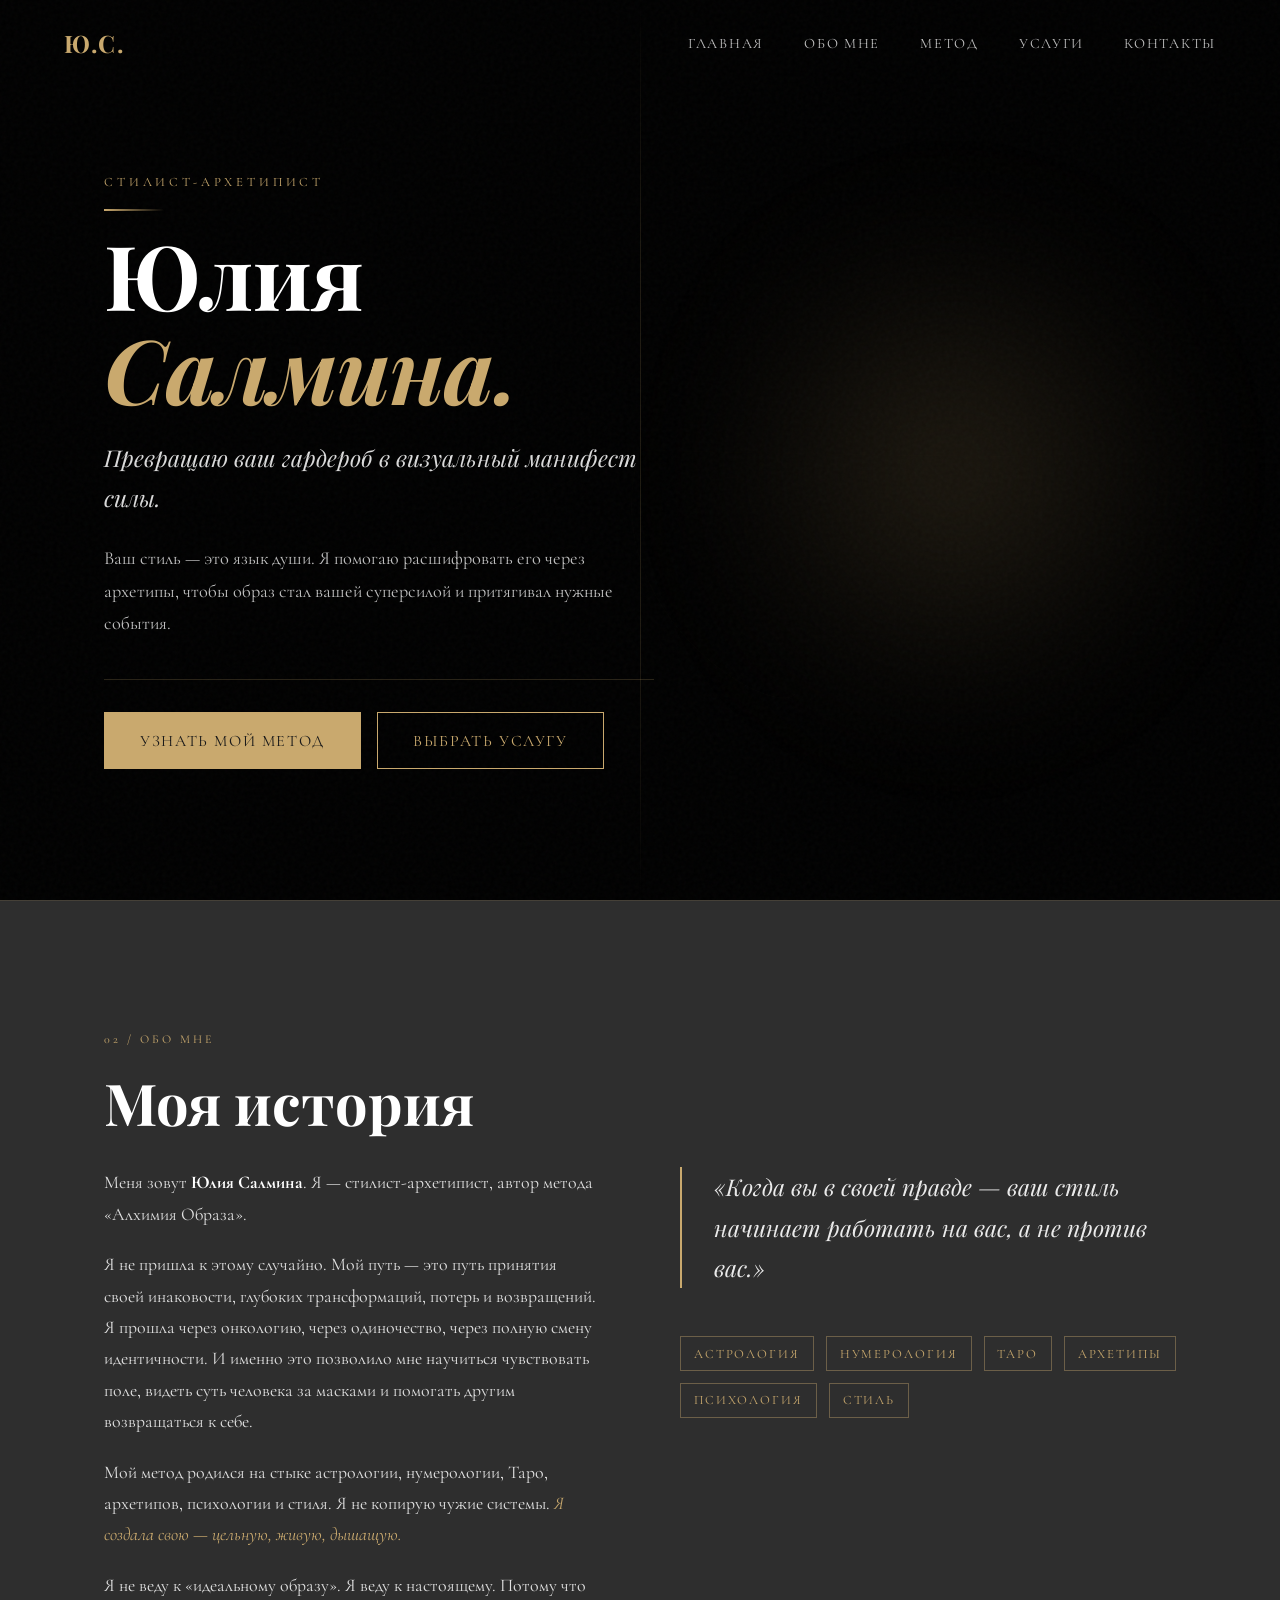
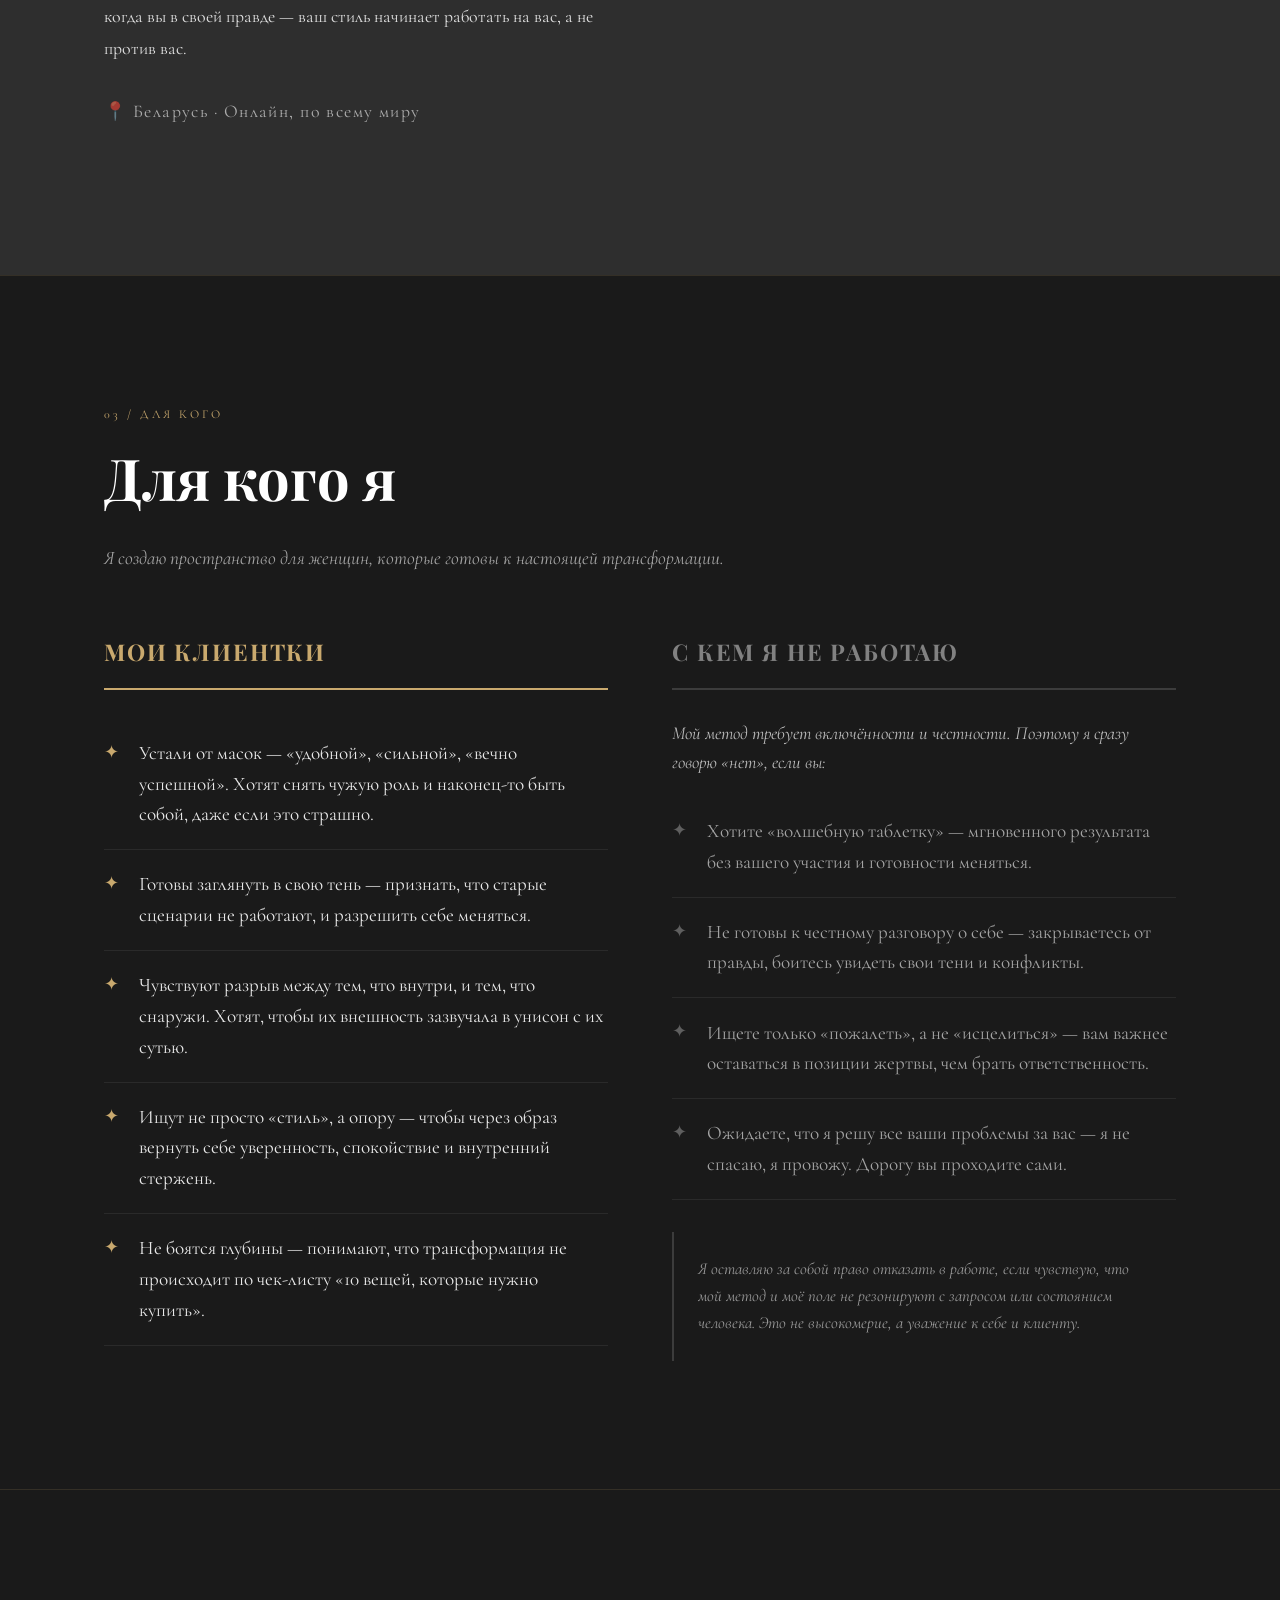
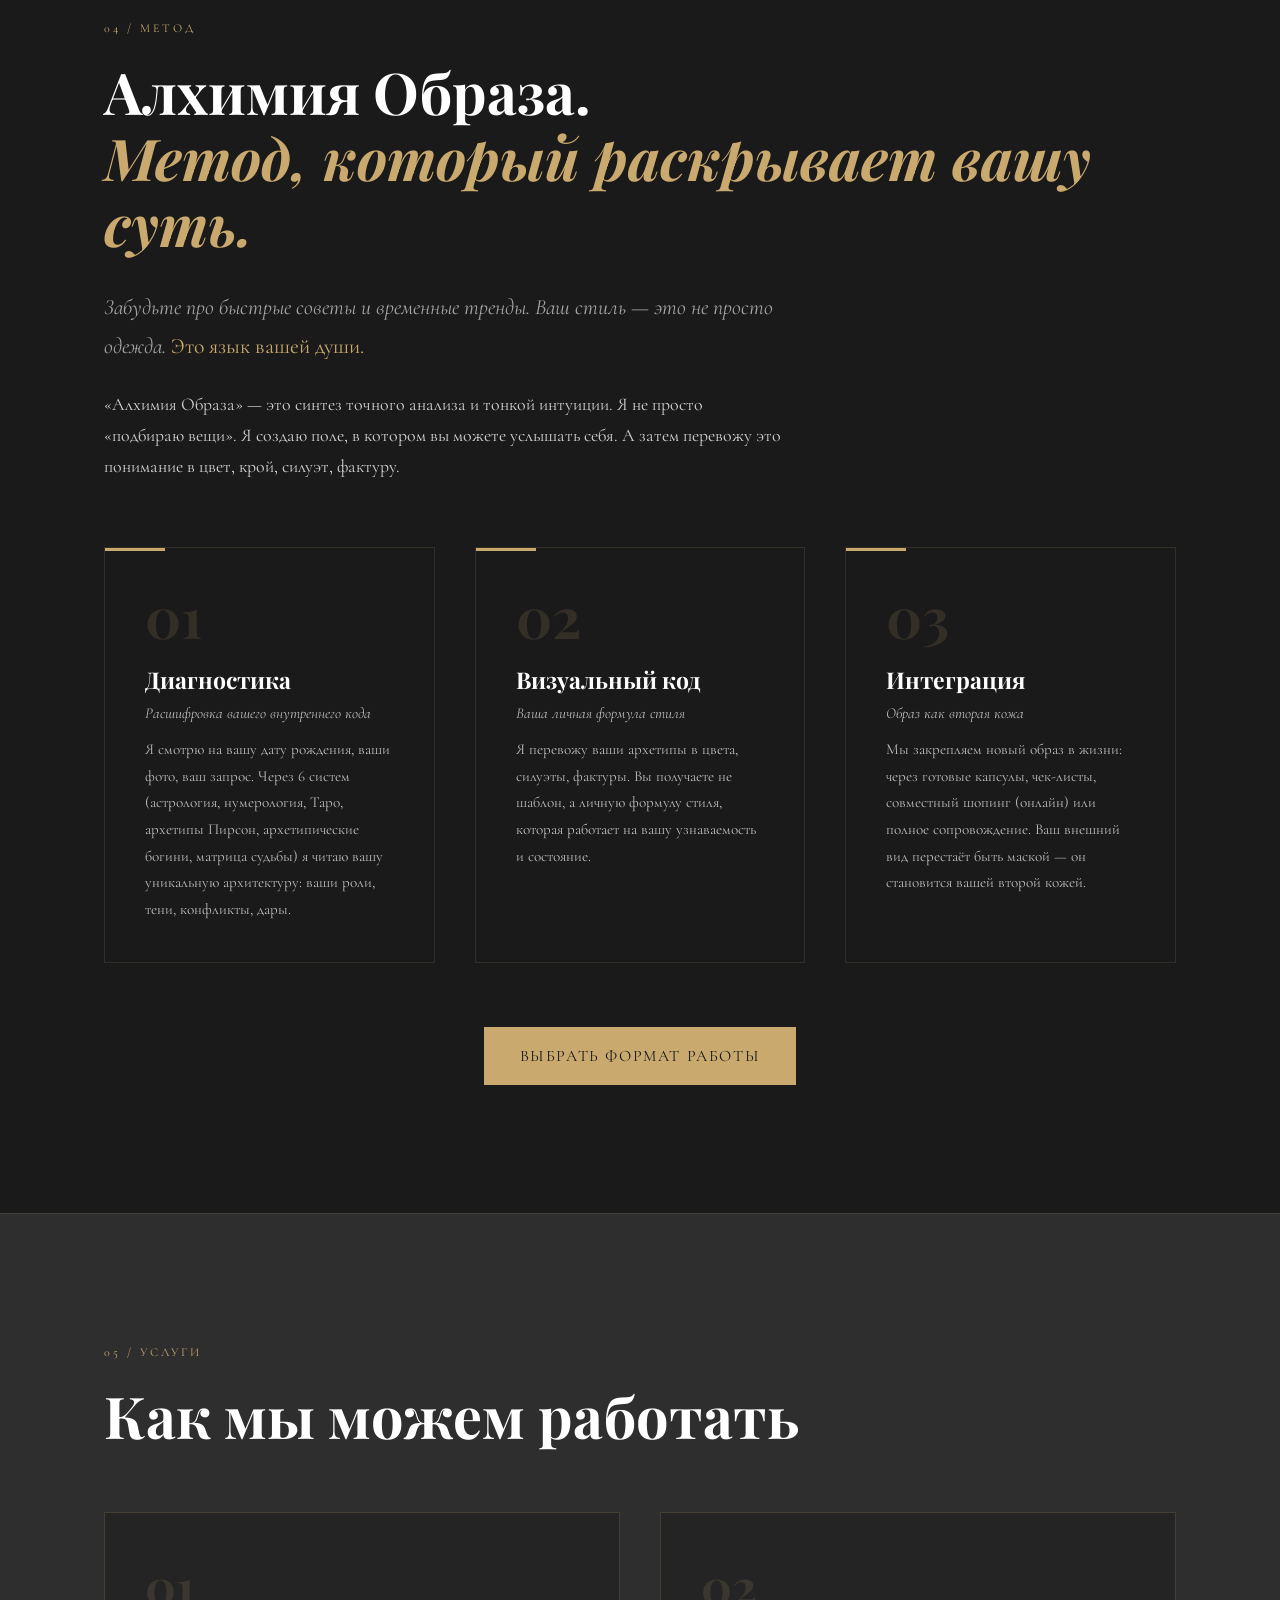
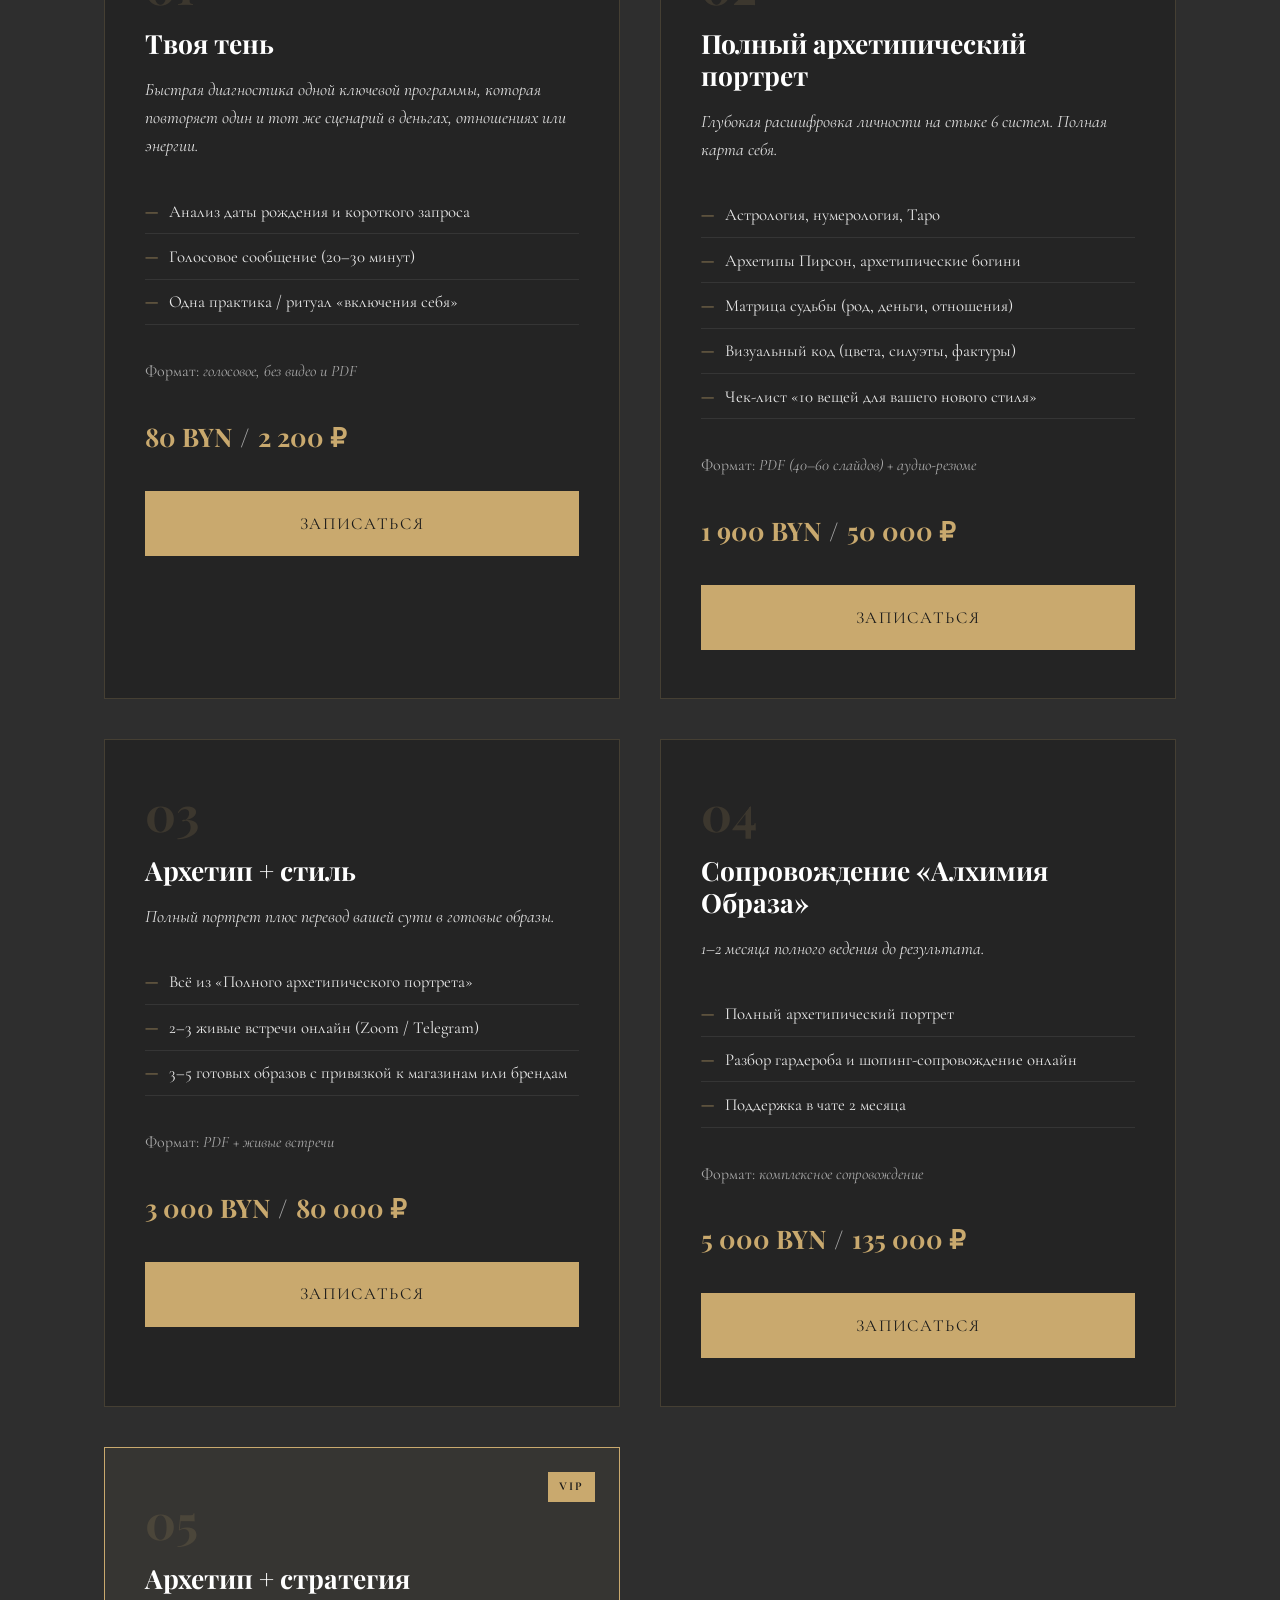
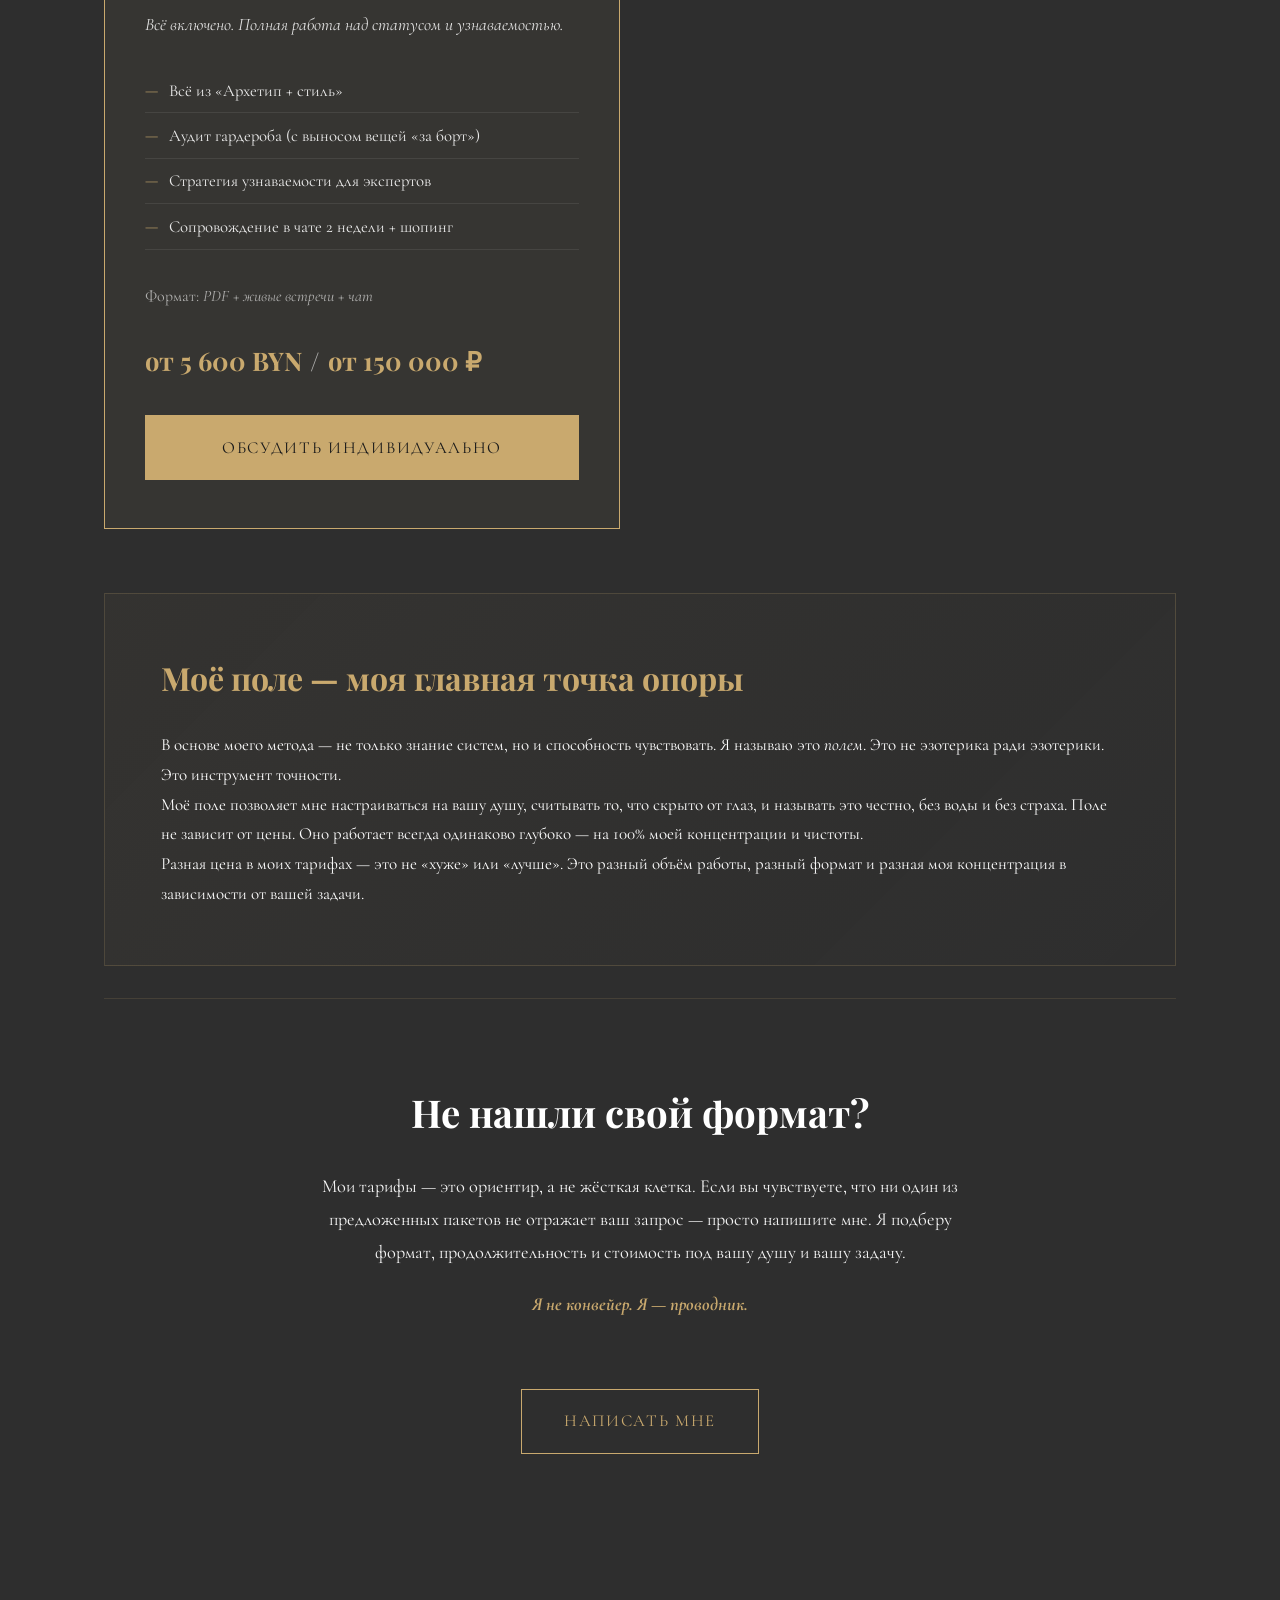
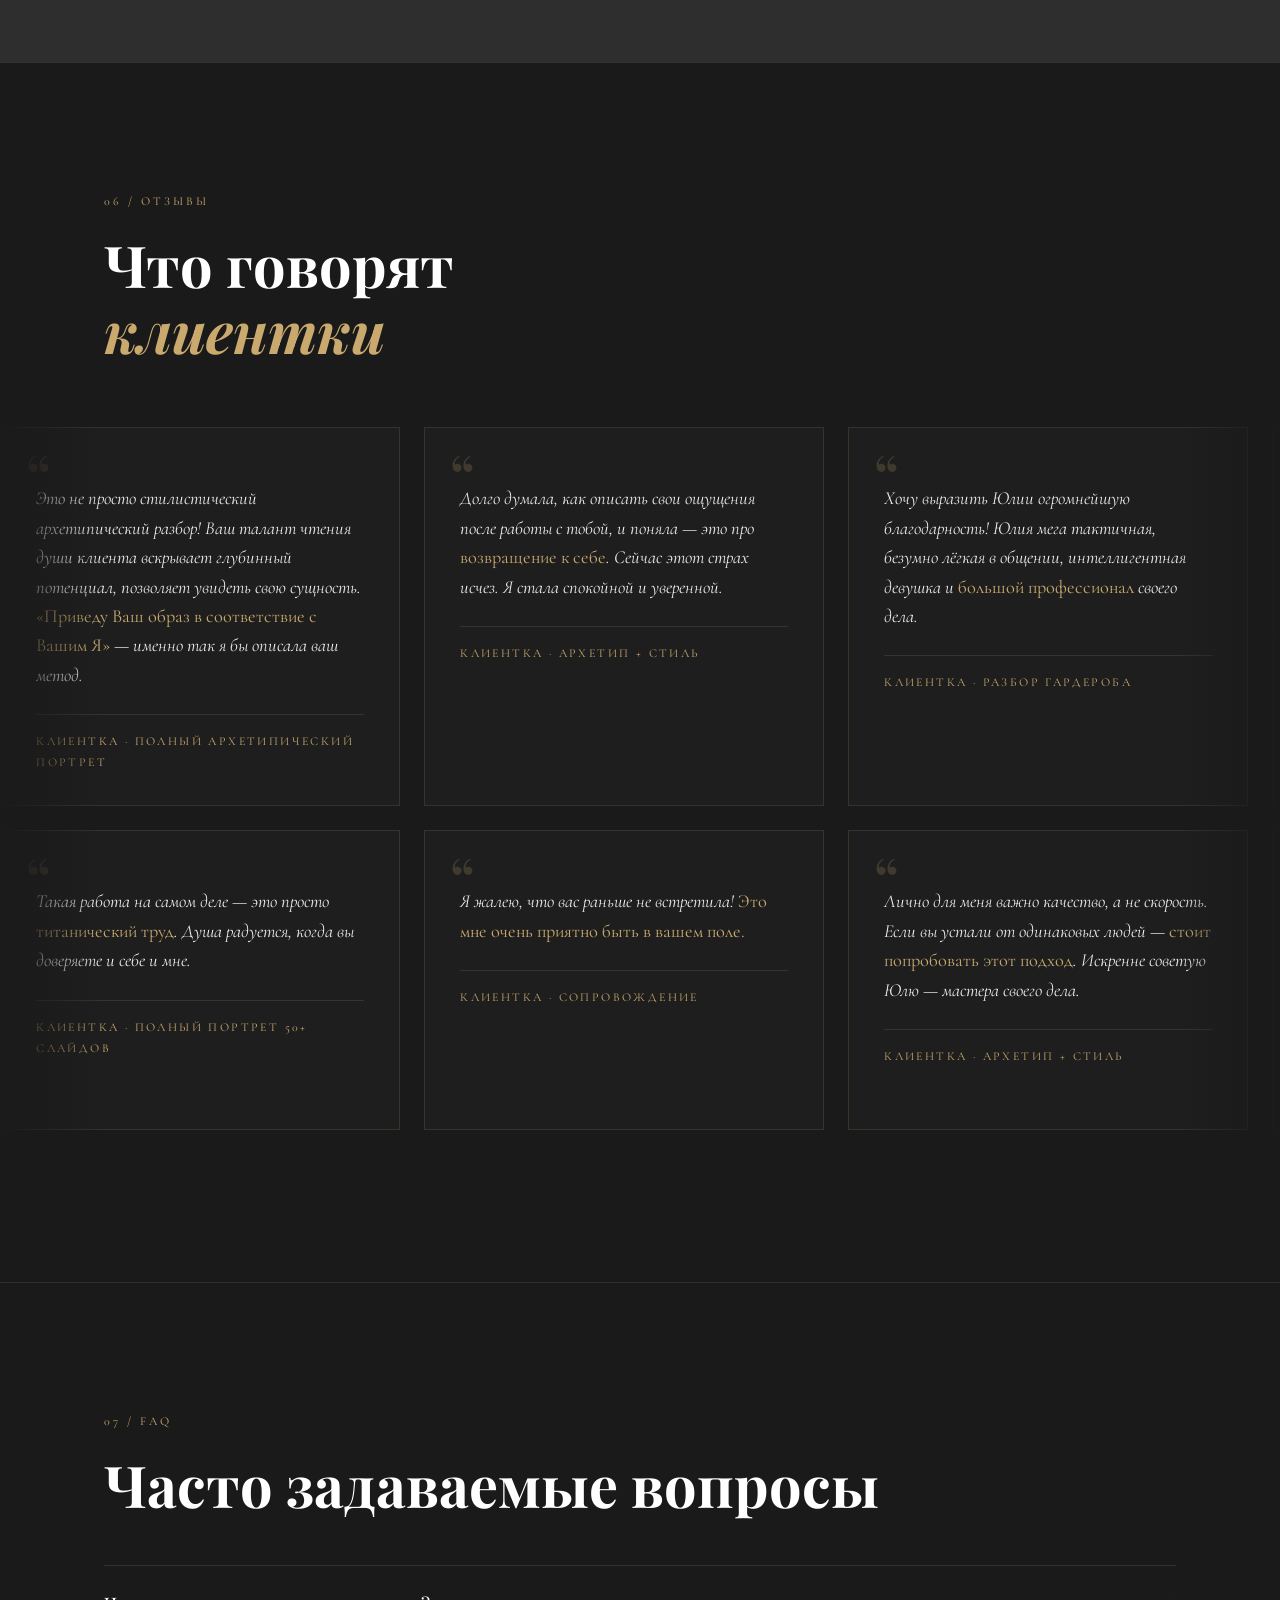
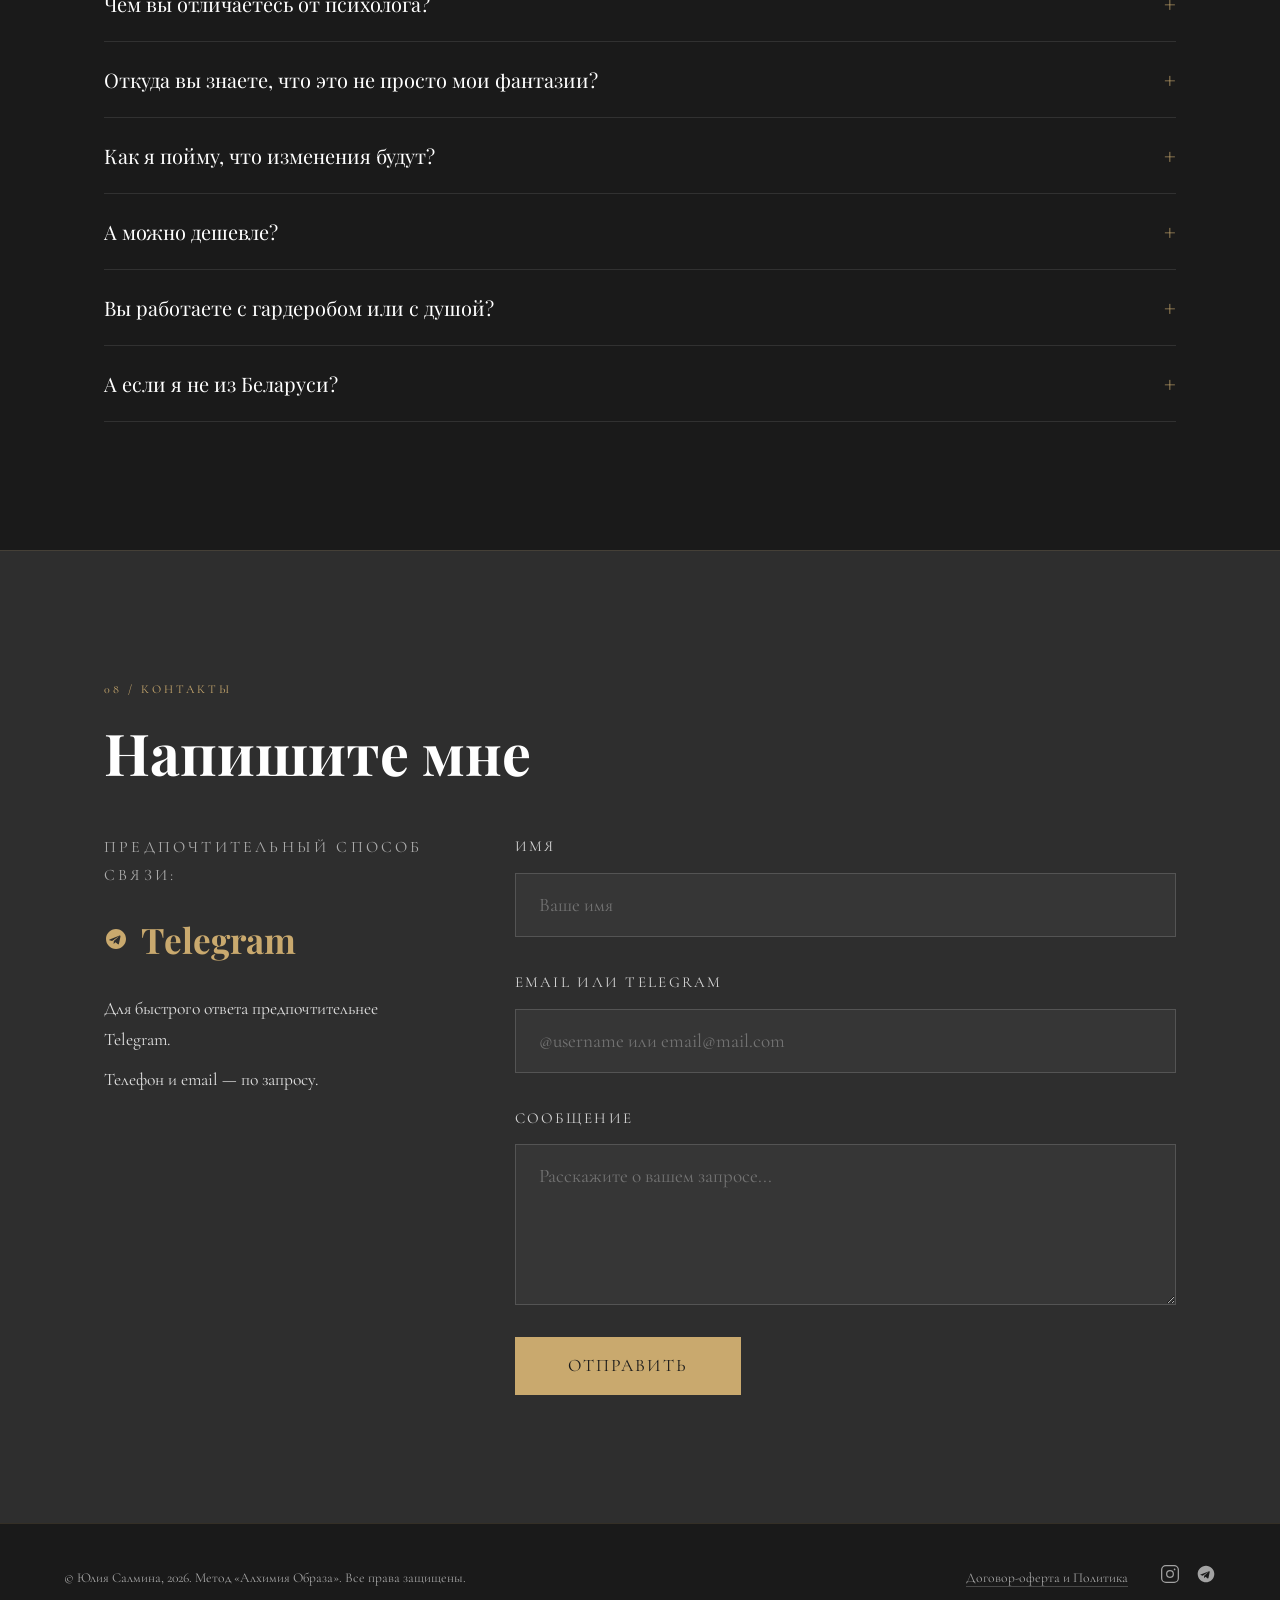
==== index.html @ ca3cc79c "Rename index (1).html to index.html" ====
<!DOCTYPE html>
<html lang="ru">
<head>
  <meta charset="UTF-8" />
  <meta name="viewport" content="width=device-width, initial-scale=1.0" />
  <title>Юлия Салмина — Стилист-архетипист</title>
  <link rel="stylesheet" href="style (2).css" />
  <link rel="preconnect" href="https://fonts.googleapis.com" />
  <link rel="preconnect" href="https://fonts.gstatic.com" crossorigin />
  <link href="https://fonts.googleapis.com/css2?family=Playfair+Display:ital,wght@0,400;0,700;1,400;1,700&family=Cormorant+Garamond:ital,wght@0,300;0,400;1,300;1,400&display=swap" rel="stylesheet" />
</head>
<body>

  <header class="site-header" id="site-header">
    <div class="header-inner">
      <a href="#hero" class="logo">Ю.С.</a>
      <button class="burger" id="burger" aria-label="Меню">
        <span></span><span></span><span></span>
      </button>
      <nav class="nav" id="nav">
        <a href="#hero" class="nav-link">Главная</a>
        <a href="#about" class="nav-link">Обо мне</a>
        <a href="#method" class="nav-link">Метод</a>
        <a href="#services" class="nav-link">Услуги</a>
        <a href="#contact" class="nav-link">Контакты</a>
      </nav>
    </div>
  </header>

  <section class="hero" id="hero">
    <canvas id="energy"></canvas>
    <div id="grain"></div>
    <div class="hero-bg-line"></div>
    
    <div class="hero-inner">
      <div class="hero-content reveal">
        <p class="hero-eyebrow">Стилист-архетипист</p>
        <h1 class="hero-title">
          Юлия<br /><em>Салмина.</em>
        </h1>
        <p class="hero-sub">Превращаю ваш гардероб в визуальный манифест силы.</p>
        <p class="hero-text">Ваш стиль — это язык души. Я помогаю расшифровать его через архетипы, чтобы образ стал вашей суперсилой и притягивал нужные события.</p>
        <div class="hero-btns">
          <a href="#method" class="btn btn-gold">Узнать мой метод</a>
          <a href="#services" class="btn btn-outline">Выбрать услугу</a>
        </div>
      </div>
      
      <div class="hero-visual reveal reveal-delay" id="hero-scene">
        <div id="video-glow"></div>
        <video id="video-hero" autoplay muted loop playsinline>
          <source src="mp_.mp4" type="video/mp4">
        </video>
      </div>
    </div>
  </section>

  <section class="section about" id="about">
    <div class="section-inner reveal">
      <div class="section-label">02 / Обо мне</div>
      <h2 class="section-title">Моя история</h2>
      <div class="about-grid">
        <div class="about-text">
          <p>Меня зовут <strong>Юлия Салмина</strong>. Я — стилист-архетипист, автор метода «Алхимия Образа».</p>
          <p>Я не пришла к этому случайно. Мой путь — это путь принятия своей инаковости, глубоких трансформаций, потерь и возвращений. Я прошла через онкологию, через одиночество, через полную смену идентичности. И именно это позволило мне научиться чувствовать поле, видеть суть человека за масками и помогать другим возвращаться к себе.</p>
          <p>Мой метод родился на стыке астрологии, нумерологии, Таро, архетипов, психологии и стиля. Я не копирую чужие системы. <em>Я создала свою — цельную, живую, дышащую.</em></p>
          <p>Я не веду к «идеальному образу». Я веду к настоящему. Потому что когда вы в своей правде — ваш стиль начинает работать на вас, а не против вас.</p>
          <p class="about-location">📍 Беларусь · Онлайн, по всему миру</p>
        </div>
        <div class="about-quote-block">
          <blockquote class="about-quote">
            «Когда вы в своей правде — ваш стиль начинает работать на вас, а не против вас.»
          </blockquote>
          <div class="about-systems">
            <div class="system-tag">Астрология</div>
            <div class="system-tag">Нумерология</div>
            <div class="system-tag">Таро</div>
            <div class="system-tag">Архетипы</div>
            <div class="system-tag">Психология</div>
            <div class="system-tag">Стиль</div>
          </div>
        </div>
      </div>
    </div>
  </section>

  <section class="section forwhom" id="forwhom">
    <div class="section-inner">
      <div class="reveal">
        <div class="section-label">03 / Для кого</div>
        <h2 class="section-title">Для кого я</h2>
        <p class="section-intro">Я создаю пространство для женщин, которые готовы к настоящей трансформации.</p>
      </div>
      <div class="forwhom-grid">
        <div class="forwhom-yes reveal">
          <div class="forwhom-heading forwhom-heading--yes">Мои клиентки</div>
          <ul class="forwhom-list">
            <li>Устали от масок — «удобной», «сильной», «вечно успешной». Хотят снять чужую роль и наконец-то быть собой, даже если это страшно.</li>
            <li>Готовы заглянуть в свою тень — признать, что старые сценарии не работают, и разрешить себе меняться.</li>
            <li>Чувствуют разрыв между тем, что внутри, и тем, что снаружи. Хотят, чтобы их внешность зазвучала в унисон с их сутью.</li>
            <li>Ищут не просто «стиль», а опору — чтобы через образ вернуть себе уверенность, спокойствие и внутренний стержень.</li>
            <li>Не боятся глубины — понимают, что трансформация не происходит по чек-листу «10 вещей, которые нужно купить».</li>
          </ul>
        </div>
        <div class="forwhom-no reveal reveal-delay">
          <div class="forwhom-heading forwhom-heading--no">С кем я не работаю</div>
          <p class="forwhom-no-intro">Мой метод требует включённости и честности. Поэтому я сразу говорю «нет», если вы:</p>
          <ul class="forwhom-list forwhom-list--no">
            <li>Хотите «волшебную таблетку» — мгновенного результата без вашего участия и готовности меняться.</li>
            <li>Не готовы к честному разговору о себе — закрываетесь от правды, боитесь увидеть свои тени и конфликты.</li>
            <li>Ищете только «пожалеть», а не «исцелиться» — вам важнее оставаться в позиции жертвы, чем брать ответственность.</li>
            <li>Ожидаете, что я решу все ваши проблемы за вас — я не спасаю, я провожу. Дорогу вы проходите сами.</li>
          </ul>
          <p class="forwhom-note">Я оставляю за собой право отказать в работе, если чувствую, что мой метод и моё поле не резонируют с запросом или состоянием человека. Это не высокомерие, а уважение к себе и клиенту.</p>
        </div>
      </div>
    </div>
  </section>

  <section class="section method" id="method">
    <div class="section-inner">
      <div class="reveal">
        <div class="section-label">04 / Метод</div>
        <h2 class="section-title">Алхимия Образа.<br /><em>Метод, который раскрывает вашу суть.</em></h2>
        <p class="section-intro">Забудьте про быстрые советы и временные тренды. Ваш стиль — это не просто одежда. <em>Это язык вашей души.</em></p>
        <p class="section-body">«Алхимия Образа» — это синтез точного анализа и тонкой интуиции. Я не просто «подбираю вещи». Я создаю поле, в котором вы можете услышать себя. А затем перевожу это понимание в цвет, крой, силуэт, фактуру.</p>
      </div>

      <div class="steps">
        <div class="step reveal">
          <div class="step-num">01</div>
          <div class="step-body">
            <h3 class="step-title">Диагностика</h3>
            <p class="step-sub">Расшифровка вашего внутреннего кода</p>
            <p>Я смотрю на вашу дату рождения, ваши фото, ваш запрос. Через 6 систем (астрология, нумерология, Таро, архетипы Пирсон, архетипические богини, матрица судьбы) я читаю вашу уникальную архитектуру: ваши роли, тени, конфликты, дары.</p>
          </div>
        </div>
        <div class="step reveal">
          <div class="step-num">02</div>
          <div class="step-body">
            <h3 class="step-title">Визуальный код</h3>
            <p class="step-sub">Ваша личная формула стиля</p>
            <p>Я перевожу ваши архетипы в цвета, силуэты, фактуры. Вы получаете не шаблон, а личную формулу стиля, которая работает на вашу узнаваемость и состояние.</p>
          </div>
        </div>
        <div class="step reveal">
          <div class="step-num">03</div>
          <div class="step-body">
            <h3 class="step-title">Интеграция</h3>
            <p class="step-sub">Образ как вторая кожа</p>
            <p>Мы закрепляем новый образ в жизни: через готовые капсулы, чек-листы, совместный шопинг (онлайн) или полное сопровождение. Ваш внешний вид перестаёт быть маской — он становится вашей второй кожей.</p>
          </div>
        </div>
      </div>

      <div class="method-cta reveal">
        <a href="#services" class="btn btn-gold">Выбрать формат работы</a>
      </div>
    </div>
  </section>

  <section class="section services" id="services">
    <div class="section-inner">
      <div class="reveal">
        <div class="section-label">05 / Услуги</div>
        <h2 class="section-title">Как мы можем работать</h2>
      </div>

      <div class="service-cards">
        <article class="service-card reveal">
          <div class="card-num">01</div>
          <div class="card-content">
            <h3 class="card-title">Твоя тень</h3>
            <p class="card-desc">Быстрая диагностика одной ключевой программы, которая повторяет один и тот же сценарий в деньгах, отношениях или энергии.</p>
            <ul class="card-list">
              <li>Анализ даты рождения и короткого запроса</li>
              <li>Голосовое сообщение (20–30 минут)</li>
              <li>Одна практика / ритуал «включения себя»</li>
            </ul>
            <p class="card-format">Формат: <em>голосовое, без видео и PDF</em></p>
            <div class="card-price"><span>80 BYN</span><span class="price-divider">/</span><span>2 200 ₽</span></div>
            <a href="#contact" class="btn btn-gold card-btn">Записаться</a>
          </div>
        </article>

        <article class="service-card reveal">
          <div class="card-num">02</div>
          <div class="card-content">
            <h3 class="card-title">Полный архетипический портрет</h3>
            <p class="card-desc">Глубокая расшифровка личности на стыке 6 систем. Полная карта себя.</p>
            <ul class="card-list">
              <li>Астрология, нумерология, Таро</li>
              <li>Архетипы Пирсон, архетипические богини</li>
              <li>Матрица судьбы (род, деньги, отношения)</li>
              <li>Визуальный код (цвета, силуэты, фактуры)</li>
              <li>Чек-лист «10 вещей для вашего нового стиля»</li>
            </ul>
            <p class="card-format">Формат: <em>PDF (40–60 слайдов) + аудио-резюме</em></p>
            <div class="card-price"><span>1 900 BYN</span><span class="price-divider">/</span><span>50 000 ₽</span></div>
            <a href="#contact" class="btn btn-gold card-btn">Записаться</a>
          </div>
        </article>

        <article class="service-card reveal">
          <div class="card-num">03</div>
          <div class="card-content">
            <h3 class="card-title">Архетип + стиль</h3>
            <p class="card-desc">Полный портрет плюс перевод вашей сути в готовые образы.</p>
            <ul class="card-list">
              <li>Всё из «Полного архетипического портрета»</li>
              <li>2–3 живые встречи онлайн (Zoom / Telegram)</li>
              <li>3–5 готовых образов с привязкой к магазинам или брендам</li>
            </ul>
            <p class="card-format">Формат: <em>PDF + живые встречи</em></p>
            <div class="card-price"><span>3 000 BYN</span><span class="price-divider">/</span><span>80 000 ₽</span></div>
            <a href="#contact" class="btn btn-gold card-btn">Записаться</a>
          </div>
        </article>

        <article class="service-card reveal">
          <div class="card-num">04</div>
          <div class="card-content">
            <h3 class="card-title">Сопровождение «Алхимия Образа»</h3>
            <p class="card-desc">1–2 месяца полного ведения до результата.</p>
            <ul class="card-list">
              <li>Полный архетипический портрет</li>
              <li>Разбор гардероба и шопинг-сопровождение онлайн</li>
              <li>Поддержка в чате 2 месяца</li>
            </ul>
            <p class="card-format">Формат: <em>комплексное сопровождение</em></p>
            <div class="card-price"><span>5 000 BYN</span><span class="price-divider">/</span><span>135 000 ₽</span></div>
            <a href="#contact" class="btn btn-gold card-btn">Записаться</a>
          </div>
        </article>

        <article class="service-card service-card--vip reveal">
          <div class="card-badge">VIP</div>
          <div class="card-num">05</div>
          <div class="card-content">
            <h3 class="card-title">Архетип + стратегия</h3>
            <p class="card-desc">Всё включено. Полная работа над статусом и узнаваемостью.</p>
            <ul class="card-list">
              <li>Всё из «Архетип + стиль»</li>
              <li>Аудит гардероба (с выносом вещей «за борт»)</li>
              <li>Стратегия узнаваемости для экспертов</li>
              <li>Сопровождение в чате 2 недели + шопинг</li>
            </ul>
            <p class="card-format">Формат: <em>PDF + живые встречи + чат</em></p>
            <div class="card-price"><span>от 5 600 BYN</span><span class="price-divider">/</span><span>от 150 000 ₽</span></div>
            <a href="#contact" class="btn btn-gold card-btn">Обсудить индивидуально</a>
          </div>
        </article>
      </div>

      <div class="field-block reveal">
        <div class="field-block-inner">
          <h3>Моё поле — моя главная точка опоры</h3>
          <p>В основе моего метода — не только знание систем, но и способность чувствовать. Я называю это <em>полем</em>. Это не эзотерика ради эзотерики. Это инструмент точности.</p>
          <p>Моё поле позволяет мне настраиваться на вашу душу, считывать то, что скрыто от глаз, и называть это честно, без воды и без страха. Поле не зависит от цены. Оно работает всегда одинаково глубоко — на 100% моей концентрации и чистоты.</p>
          <p>Разная цена в моих тарифах — это не «хуже» или «лучше». Это разный объём работы, разный формат и разная моя концентрация в зависимости от вашей задачи.</p>
        </div>
      </div>

      <div class="custom-format reveal">
        <h3>Не нашли свой формат?</h3>
        <p>Мои тарифы — это ориентир, а не жёсткая клетка. Если вы чувствуете, что ни один из предложенных пакетов не отражает ваш запрос — просто напишите мне. Я подберу формат, продолжительность и стоимость под вашу душу и вашу задачу.</p>
        <p><em>Я не конвейер. Я — проводник.</em></p>
        <a href="#contact" class="btn btn-outline">Написать мне</a>
      </div>
    </div>
  </section>

  <section class="section reviews" id="reviews">
    <div class="reviews-header reveal">
      <div class="section-label">06 / Отзывы</div>
      <h2 class="section-title">Что говорят<br /><em>клиентки</em></h2>
    </div>
    <div class="reviews-track-wrap">
      <div class="reviews-row reviews-row--fwd" id="row1"></div>
      <div class="reviews-row reviews-row--rev" id="row2"></div>
    </div>
  </section>

  <section class="section faq" id="faq">
    <div class="section-inner reveal">
      <div class="section-label">07 / FAQ</div>
      <h2 class="section-title">Часто задаваемые вопросы</h2>
      <div class="accordion">

        <div class="accordion-item">
          <button class="accordion-trigger" aria-expanded="false">
            <span>Чем вы отличаетесь от психолога?</span>
            <span class="accordion-icon">+</span>
          </button>
          <div class="accordion-panel">
            <p>Психолог копает прошлое. Я запускаю процесс изменений через образ и поле. Я не лечу, не назначаю техник, не ставлю диагнозов. Я даю компас и создаю пространство, где вы можете услышать себя.</p>
          </div>
        </div>

        <div class="accordion-item">
          <button class="accordion-trigger" aria-expanded="false">
            <span>Откуда вы знаете, что это не просто мои фантазии?</span>
            <span class="accordion-icon">+</span>
          </button>
          <div class="accordion-panel">
            <p>Я не утверждаю, что моя истина — единственная. Я называю то, что вижу в поле вашей даты рождения и ваших образах. Проверить правду просто: если внутри «щёлкнуло» или навернулись слёзы — значит, я назвала вашу боль. Если нет — просто пропустите.</p>
          </div>
        </div>

        <div class="accordion-item">
          <button class="accordion-trigger" aria-expanded="false">
            <span>Как я пойму, что изменения будут?</span>
            <span class="accordion-icon">+</span>
          </button>
          <div class="accordion-panel">
            <p>Я не даю гарантий. Я запускаю процесс. Вы сами начнёте замечать: что-то перестало бесить, какие-то вещи захочется выбросить, в зеркале вы начнёте нравиться себе иначе. Это и есть моя работа — дать импульс.</p>
          </div>
        </div>

        <div class="accordion-item">
          <button class="accordion-trigger" aria-expanded="false">
            <span>А можно дешевле?</span>
            <span class="accordion-icon">+</span>
          </button>
          <div class="accordion-panel">
            <p>Моя цена — не жадность. Это стоимость доступа к моему полю. Если вы не готовы к цене, возможно, вы не готовы к переменам. Вернётесь, когда созреете.</p>
          </div>
        </div>

        <div class="accordion-item">
          <button class="accordion-trigger" aria-expanded="false">
            <span>Вы работаете с гардеробом или с душой?</span>
            <span class="accordion-icon">+</span>
          </button>
          <div class="accordion-panel">
            <p>С душой. Гардероб — это её материальное выражение. Я не даю советы «что надеть». Я помогаю вам одеть вашу суть.</p>
          </div>
        </div>

        <div class="accordion-item">
          <button class="accordion-trigger" aria-expanded="false">
            <span>А если я не из Беларуси?</span>
            <span class="accordion-icon">+</span>
          </button>
          <div class="accordion-panel">
            <p>Я работаю онлайн. Валютой договора является белорусский рубль (BYN). Для клиентов из других стран оплата принимается в RUB или USD по текущему курсу.</p>
          </div>
        </div>

      </div>
    </div>
  </section>

  <section class="section contact" id="contact">
    <div class="section-inner reveal">
      <div class="section-label">08 / Контакты</div>
      <h2 class="section-title">Напишите мне</h2>

      <div class="contact-grid">
        <div class="contact-info">
          <p class="contact-preferred">Предпочтительный способ связи:</p>
          <a href="https://t.me/JSalmina" class="contact-tg" target="_blank" rel="noopener">
            <svg width="24" height="24" viewBox="0 0 24 24" fill="none" xmlns="http://www.w3.org/2000/svg"><path d="M12 2C6.48 2 2 6.48 2 12s4.48 10 10 10 10-4.48 10-10S17.52 2 12 2zm4.64 6.8l-1.7 8c-.12.58-.47.72-.94.45l-2.6-1.92-1.25 1.21c-.14.14-.26.26-.53.26l.19-2.72 4.96-4.48c.22-.19-.05-.3-.33-.11L8.07 14.08l-2.56-.8c-.55-.18-.56-.55.12-.81l9.98-3.85c.47-.17.88.11.73.82l-.7-.01z" fill="currentColor"/></svg>
            Telegram
          </a>
          <p class="contact-note">Для быстрого ответа предпочтительнее Telegram.</p>
          <p class="contact-note">Телефон и email — по запросу.</p>
        </div>

        <form class="contact-form" id="contact-form" novalidate>
          <div class="form-group">
            <label for="name">Имя</label>
            <input type="text" id="name" name="name" placeholder="Ваше имя" required />
          </div>
          <div class="form-group">
            <label for="contact-field">Email или Telegram</label>
            <input type="text" id="contact-field" name="contact-field" placeholder="@username или email@mail.com" required />
          </div>
          <div class="form-group">
            <label for="message">Сообщение</label>
            <textarea id="message" name="message" placeholder="Расскажите о вашем запросе..." rows="5" required></textarea>
          </div>
          <button type="submit" class="btn btn-gold">Отправить</button>
          <p class="form-success" id="form-success">Сообщение отправлено! Я свяжусь с вами в ближайшее время.</p>
        </form>
      </div>
    </div>
  </section>

  <footer class="site-footer">
    <div class="footer-inner">
      <p class="footer-copy">© Юлия Салмина, 2026. Метод «Алхимия Образа». Все права защищены.</p>
      <div class="footer-links">
        <button type="button" class="footer-link" id="btn-legal">Договор-оферта и Политика</button>
        <div class="footer-socials">
          <a href="https://www.instagram.com/julie.salmina" target="_blank" rel="noopener" aria-label="Instagram" class="social-icon">
            <svg width="20" height="20" viewBox="0 0 24 24" fill="none" xmlns="http://www.w3.org/2000/svg"><rect x="2" y="2" width="20" height="20" rx="5" stroke="currentColor" stroke-width="1.5"/><circle cx="12" cy="12" r="4" stroke="currentColor" stroke-width="1.5"/><circle cx="17.5" cy="6.5" r="1" fill="currentColor"/></svg>
          </a>
          <a href="https://t.me/JSalmina" target="_blank" rel="noopener" aria-label="Telegram" class="social-icon">
            <svg width="20" height="20" viewBox="0 0 24 24" fill="none" xmlns="http://www.w3.org/2000/svg"><path d="M12 2C6.48 2 2 6.48 2 12s4.48 10 10 10 10-4.48 10-10S17.52 2 12 2zm4.64 6.8l-1.7 8c-.12.58-.47.72-.94.45l-2.6-1.92-1.25 1.21c-.14.14-.26.26-.53.26l.19-2.72 4.96-4.48c.22-.19-.05-.3-.33-.11L8.07 14.08l-2.56-.8c-.55-.18-.56-.55.12-.81l9.98-3.85c.47-.17.88.11.73.82l-.7-.01z" fill="currentColor"/></svg>
          </a>
        </div>
      </div>
    </div>
  </footer>

  <!-- ===== LEGAL MODAL ===== -->
  <div class="legal-modal" id="legal-modal">
    <div class="legal-modal-overlay" id="legal-overlay"></div>
    <div class="legal-modal-dialog">
      <button class="legal-modal-close" id="legal-close" aria-label="Закрыть">✕</button>
      <div class="legal-modal-header">
        <h2>Правовые документы</h2>
        <p>ИП Салмина Юлия Александровна · УНП 491424653</p>
        <div class="legal-tabs">
          <button class="legal-tab active" data-tab="oferta">Публичная оферта</button>
          <button class="legal-tab" data-tab="prilozhenie">Приложение №1</button>
          <button class="legal-tab" data-tab="policy">Политика</button>
        </div>
      </div>
      <div class="legal-modal-body">
        
        <!-- OFERTA -->
        <div class="doc-panel active" id="oferta">
          <div class="doc-meta">Договор на оказание информационно-консультационных услуг · г. Гомель · 19.04.2026</div>
          <div class="doc-notice"><p>Индивидуальный предприниматель <strong>Салмина Юлия Александровна</strong> (УНП 491424653) предлагает любому дееспособному физическому лицу («Заказчик») заключить договор оказания услуг на условиях настоящей Оферты.</p></div>
          <div class="doc-section">
            <h3>1. Основные понятия</h3>
            <p><strong>Оферта</strong> — настоящий документ, размещённый на Сайте Исполнителя.</p>
            <p><strong>Акцепт</strong> — полное и безоговорочное принятие Заказчиком условий Оферты путём осуществления 100% предоплаты выбранной Услуги.</p>
            <p><strong>Заказчик</strong> — физическое лицо, осуществившее Акцепт Оферты.</p>
            <p><strong>Услуга</strong> — комплекс информационно-консультационных работ, выбранный Заказчиком из перечня в Приложении №1.</p>
          </div>
          <div class="doc-section">
            <h3>2. Предмет договора</h3>
            <p>2.1. Исполнитель обязуется оказать информационно-консультационные услуги по анализу личности на основе предоставленных данных (дата, время, место рождения) и формированию рекомендаций в сфере самопознания и личного стиля.</p>
            <p>2.2. Услуги носят <strong>информационно-консультационный характер</strong>. Исполнитель не гарантирует достижение конкретных результатов, так как они зависят от личной мотивации и готовности Заказчика к изменениям.</p>
            <p>2.3. <strong>Результат Услуг не является медицинским, психологическим, психиатрическим или юридическим заключением.</strong></p>
          </div>
          <div class="doc-section">
            <h3>3. Порядок заключения договора</h3>
            <p>3.1. Оферта действует бессрочно до момента её отзыва Исполнителем.</p>
            <p>3.2. Для акцепта Оферты Заказчик обязан: ознакомиться с условиями Оферты, выбрать Услугу и осуществить 100% предоплату.</p>
            <p>3.3. Моментом заключения Договора считается момент зачисления денежных средств на расчётный счёт Исполнителя.</p>
            <p>3.4. После получения оплаты Исполнитель связывается с Заказчиком в течение 24 часов.</p>
          </div>
          <div class="doc-section">
            <h3>4. Права и обязанности сторон</h3>
            <p><strong>Исполнитель обязуется:</strong> оказать Услуги в установленные сроки; уважать личность Заказчика; использовать персональные данные исключительно в целях оказания Услуг; не разглашать личную информацию.</p>
            <p><strong>Исполнитель вправе:</strong> самостоятельно определять формы и методы оказания Услуг; использовать обезличенные результаты работ в портфолио; приостановить оказание Услуг при нарушении Заказчиком своих обязанностей.</p>
            <p><strong>Заказчик обязуется:</strong> своевременно оплатить Услуги; предоставить достоверную информацию (фотографии, анкеты, дату и место рождения); соблюдать согласованные сроки консультаций.</p>
          </div>
          <div class="doc-section">
            <h3>5. Стоимость услуг и порядок оплаты</h3>
            <p>5.1. Стоимость определяется выбранным предложением из Приложения №1.</p>
            <p>5.2. Оплата — 100% предоплата, безналичный перевод на расчётный счёт Исполнителя.</p>
            <p>5.3. Комиссии платёжных систем удерживаются из средств Исполнителя.</p>
            <p>5.4. <strong>Валютой договора является белорусский рубль (BYN).</strong> Для клиентов из-за границы — в согласованной валюте по актуальному курсу на день оплаты.</p>
          </div>
          <div class="doc-section">
            <h3>6. Порядок сдачи-приёмки услуг</h3>
            <p>6.1. Услуги считаются принятыми с даты фактического оказания и формирования одностороннего Акта.</p>
            <p>6.2. Исполнитель направляет Акт в течение 3 рабочих дней с даты завершения Услуг.</p>
            <p>6.3. Заказчик обязан в течение 3 рабочих дней подписать Акт или направить мотивированный отказ.</p>
            <p>6.4. Если в указанный срок Акт не подписан и отказ не направлен — Услуги считаются принятыми в полном объёме.</p>
          </div>
          <div class="doc-section">
            <h3>7. Возврат денежных средств</h3>
            <p><strong>До начала оказания Услуг:</strong> возврат за вычетом фактически понесённых расходов (комиссия, стоимость подготовленных материалов) в течение 10 рабочих дней.</p>
            <p><strong>После начала оказания Услуг (онлайн-формат):</strong> после предоставления доступа к материалам или проведения онлайн-встречи денежные средства возврату не подлежат.</p>
            <p><strong>После начала оказания Услуг (офлайн-формат):</strong> возврат за вычетом стоимости фактически оказанных Услуг и невозвратных расходов.</p>
            <p><strong>Перенос и отмена:</strong> не менее чем за 24 часа до согласованного времени. При нарушении срока — услуга считается оказанной.</p>
          </div>
          <div class="doc-section">
            <h3>8. Ответственность сторон</h3>
            <p>8.1. За неисполнение обязательств стороны несут ответственность в соответствии с законодательством Республики Беларусь.</p>
            <p>8.2. Исполнитель не несёт ответственности за невозможность оказания Услуг по вине Заказчика.</p>
            <p>8.3. Все споры решаются путём переговоров. Претензионный порядок обязателен.</p>
          </div>
          <div class="doc-section">
            <h3>9. Персональные данные</h3>
            <p>Совершая Акцепт Оферты, Заказчик даёт согласие на обработку своих персональных данных в соответствии с Политикой конфиденциальности.</p>
          </div>
          <div class="doc-section">
            <h3>10. Юридическая сила документов и переписки</h3>
            <p>10.1. Переписка посредством мессенджеров (WhatsApp, Telegram, Viber), электронной почты и социальных сетей имеет юридическую силу.</p>
            <p>10.2. Документы, подписанные простой электронной подписью, приравниваются к документам, подписанным собственноручно.</p>
          </div>
          <div class="doc-section">
            <h3>11. Заключительные положения</h3>
            <p>11.1. Договор вступает в силу с момента заключения и действует до полного исполнения обязательств.</p>
            <p>11.2. Применяется право Республики Беларусь.</p>
            <p>11.3. Все изменения публикуются на Сайте.</p>
          </div>
          <div class="doc-notice">
            <p><strong>Важная защитная оговорка.</strong> Исполнитель не является психологом, психотерапевтом, психиатром, коучем, медицинским работником или юристом. Метод «Алхимия Образа» не заменяет профессиональную медицинскую, психологическую или юридическую помощь. Все решения, принятые Заказчиком на основании полученных сведений, являются его личным выбором и его ответственностью.</p>
          </div>
        </div>

        <!-- PRILOZHENIE -->
        <div class="doc-panel" id="prilozhenie">
          <div class="doc-meta">Перечень и стоимость услуг</div>
          <div class="doc-notice"><p><strong>Важно:</strong> Валютой договора является белорусский рубль (BYN). Для клиентов из других стран оплата принимается в RUB или USD по согласованному курсу. Все услуги являются информационно-консультационными и не заменяют медицинскую, психологическую или юридическую помощь.</p></div>
          
          <div class="service-item">
            <h4>1. Твоя тень</h4>
            <p>Информационно-консультационная услуга. Анализ одной ключевой программы, повторяющей сценарий в деньгах, отношениях или энергии.</p>
            <ul>
              <li>Формат: голосовое сообщение (20–30 минут), без видео, без PDF</li>
              <li>Срок: до 5 рабочих дней</li>
            </ul>
            <div class="price">80 BYN / 2 200 ₽</div>
          </div>
          <div class="service-item">
            <h4>2. Полный архетипический портрет</h4>
            <p>Расшифровка личности на стыке 6 систем: астрология (Солнце, Луна, Асцендент, Венера), нумерология, Таро, архетипы Пирсон, архетипические богини, матрица судьбы. Включает визуальный код (цвета, силуэты, фактуры) и чек-лист «10 вещей для нового стиля».</p>
            <ul>
              <li>Формат: PDF (40–60 слайдов) + аудио-резюме (по желанию), без живых встреч</li>
              <li>Срок: до 14 рабочих дней</li>
            </ul>
            <div class="price">1 900 BYN / 50 000 ₽</div>
          </div>
          <div class="service-item">
            <h4>3. Архетип + стиль</h4>
            <p>Всё из полного архетипического портрета, плюс перевод сути в готовые образы.</p>
            <ul>
              <li>Дополнительно: 2–3 живые встречи онлайн, 3–5 готовых образов с привязкой к магазинам или брендам</li>
              <li>Формат: PDF + живые встречи</li>
              <li>Срок: до 21 рабочего дня</li>
            </ul>
            <div class="price">3 000 BYN / 80 000 ₽</div>
          </div>
          <div class="service-item">
            <h4>4. Архетип + стратегия (VIP)</h4>
            <p>Всё из «Архетип + стиль», плюс аудит гардероба, стратегия узнаваемости для экспертов, сопровождение в чате 2 недели, опционально — шопинг-сопровождение онлайн.</p>
            <ul>
              <li>Формат: PDF + живые встречи + поддержка в чате</li>
              <li>Срок и стоимость обсуждаются индивидуально</li>
            </ul>
            <div class="price">от 5 600 BYN / от 150 000 ₽</div>
          </div>
          <div class="service-item">
            <h4>5. Сопровождение «Алхимия Образа» (1–2 месяца)</h4>
            <p>Полное ведение до результата. Включает полный архетипический портрет, разбор гардероба, шопинг-сопровождение онлайн, поддержку в чате 2 месяца.</p>
            <div class="price">5 000 BYN / 135 000 ₽</div>
          </div>
          <div class="doc-section" style="margin-top:2rem;">
            <h3>Важная информация</h3>
            <p>Исполнитель не оказывает разовые услуги «шопинг без диагностики», экспресс-консультации из примерочной, разбор гардероба как отдельную услугу. Эти форматы исключены как не соответствующие методу «Алхимия Образа».</p>
            <p>Авторский метод «Алхимия Образа» является <strong>интеллектуальной собственностью</strong> Исполнителя. © Юлия Салмина, 2026.</p>
          </div>
        </div>

        <!-- POLICY -->
        <div class="doc-panel" id="policy">
          <div class="doc-meta">ИП Салмина Юлия Александровна · г. Гомель, ул. Бородина, 12</div>
          <div class="doc-section">
            <h3>1. Общие положения</h3>
            <p>1.1. Настоящая Политика определяет порядок обработки персональных данных и меры по обеспечению их безопасности у ИП Салминой Юлии Александровны.</p>
            <p>1.2. Политика разработана в соответствии с законодательством Республики Беларусь, включая Закон № 455-З «Об информации, информатизации и защите информации».</p>
            <p>1.3. Используя сайт и оставляя персональные данные, Пользователь подтверждает, что ознакомлен и согласен с условиями настоящей Политики.</p>
          </div>
          <div class="doc-section">
            <h3>2. Основные понятия</h3>
            <p><strong>Персональные данные</strong> — любая информация, относящаяся к идентифицированному или могущему быть идентифицированным физическому лицу.</p>
            <p><strong>Обработка персональных данных</strong> — любое действие с персональными данными: сбор, запись, хранение, изменение, использование, передача, обезличивание, удаление.</p>
            <p><strong>Оператор</strong> — ИП Салмина Юлия Александровна, которая самостоятельно организует и осуществляет обработку персональных данных.</p>
          </div>
          <div class="doc-section">
            <h3>3. Состав и цели обработки персональных данных</h3>
            <p>3.1. Оператор обрабатывает следующие данные, предоставленные добровольно: Фамилия, имя, отчество; Адрес электронной почты; Номер телефона; Иная информация.</p>
            <p>3.2. <strong>Цели обработки:</strong> заключение и исполнение договора; обратная связь с Пользователем; направление информационных материалов (только с согласия); повышение качества услуг.</p>
          </div>
          <div class="doc-section">
            <h3>4. Порядок и условия обработки</h3>
            <p>4.1. Обработка осуществляется с согласия Пользователя, которое он выражает фактом предоставления данных.</p>
            <p>4.2. Оператор обеспечивает конфиденциальность и безопасность персональных данных, принимая необходимые технические и организационные меры.</p>
            <p>4.3. Оператор не передаёт персональные данные третьим лицам, за исключением случаев, предусмотренных законодательством Республики Беларусь.</p>
          </div>
          <div class="doc-section">
            <h3>5. Права пользователя</h3>
            <p>Пользователь имеет право: На доступ к своим персональным данным и их уточнение; На отзыв согласия на обработку; На прекращение обработки и удаление данных.</p>
            <p>Для реализации прав направьте запрос на e-mail: <a href="mailto:zharikovay991@gmail.com" style="color:var(--gold);">zharikovay991@gmail.com</a></p>
          </div>
        </div>
        
      </div>
    </div>
  </div>

  <script src="script (1).js"></script>
  <script>
  /* ── REVIEWS MARQUEE ── */
  (function() {
    const REVIEWS = [
      {
        text: 'Это не просто стилистический архетипический разбор! Ваш талант чтения души клиента вскрывает глубинный потенциал, позволяет увидеть свою сущность. <em>«Приведу Ваш образ в соответствие с Вашим Я»</em> — именно так я бы описала ваш метод.',
        author: 'Клиентка · Полный архетипический портрет'
      },
      {
        text: 'Долго думала, как описать свои ощущения после работы с тобой, и поняла — это про <em>возвращение к себе</em>. Сейчас этот страх исчез. Я стала спокойной и уверенной.',
        author: 'Клиентка · Архетип + стиль'
      },
      {
        text: 'Хочу выразить Юлии огромнейшую благодарность! Юлия мега тактичная, безумно лёгкая в общении, интеллигентная девушка и <em>большой профессионал</em> своего дела.',
        author: 'Клиентка · Разбор гардероба'
      },
      {
        text: 'Я поняла, что чувствую себя комфортно и уверенно в одежде, которая является <em>выражением меня</em> — моей натуры, моей природы, моего характера.',
        author: 'Клиентка · Архетип + стиль'
      },
      {
        text: 'Очень понравился подход: мы не просто говорили об одежде, а разобрали мои архетипы, и через них я постепенно начинаю понимать, <em>какие образы действительно мои</em>, а какие нет.',
        author: 'Клиентка · Полный архетипический портрет'
      },
      {
        text: 'Пришло понимание, что подойдёт и с чем надеть, когда видишь вещь. Стала лучше чувствовать и ощущать себя как личность. <em>Юля, вы крутышка!</em>',
        author: 'Клиентка · Консультация'
      },
      {
        text: 'Такая работа на самом деле — это просто <em>титанический труд</em>. Душа радуется, когда вы доверяете и себе и мне.',
        author: 'Клиентка · Полный портрет 50+ слайдов'
      },
      {
        text: 'Я жалею, что вас раньше не встретила! <em>Это мне очень приятно быть в вашем поле.</em>',
        author: 'Клиентка · Сопровождение'
      },
      {
        text: 'Лично для меня важно качество, а не скорость. Если вы устали от одинаковых людей — <em>стоит попробовать этот подход</em>. Искренне советую Юлю — мастера своего дела.',
        author: 'Клиентка · Архетип + стиль'
      },
      {
        text: 'В итоге мой гардероб стал <em>более продуманным и гармоничным</em>, а каждый элемент — на своём месте. Я сейчас продолжаю ориентироваться на составленные Юлией персональные рекомендации.',
        author: 'Клиентка · Разбор гардероба'
      },
      {
        text: 'Всё откликается. Там очень глубокие смыслы заложены. Я чувствую как <em>начинаю возвращаться к себе</em>. Верю что жизнь тогда изменится.',
        author: 'Клиентка · Архетипический портрет'
      },
      {
        text: 'Раньше я постоянно оглядывалась на других. Сейчас этот страх исчез. Я перестала бояться экспериментов, начала комбинировать то, что раньше казалось <em>«слишком смелым»</em>.',
        author: 'Клиентка · Алхимия Образа'
      },
    ];

    function makeCard(r) {
      const card = document.createElement('div');
      card.className = 'review-card';
      card.innerHTML = `
        <p class="review-text">${r.text}</p>
        <p class="review-author">${r.author}</p>
      `;
      return card;
    }

    function fillRow(rowEl, reviews) {
      reviews.forEach(r => rowEl.appendChild(makeCard(r)));
      Array.from(rowEl.children).forEach(child => {
        rowEl.appendChild(child.cloneNode(true));
      });
    }

    const row1 = document.getElementById('row1');
    const row2 = document.getElementById('row2');
    if (row1) fillRow(row1, REVIEWS.slice(0, 6));
    if (row2) fillRow(row2, REVIEWS.slice(6));
  })();
  </script>
</body>
</html>
---- style (2).css ----
/* =============================================
   ЮЛИЯ САЛМИНА — СТИЛИСТ-АРХЕТИПИСТ
   style.css
   ============================================= */

/* ---- RESET & BASE ---- */
*, *::before, *::after { box-sizing: border-box; margin: 0; padding: 0; }

:root {
  --black:    #1A1A1A;
  --black-bg: #000000;
  --white:    #FFFFFF;
  --gold:     #C9A96E;
  --gold-lt:  #dfc28e;
  --red:      #D90404;
  --grey:     #2E2E2E;
  --text-dim: rgba(255,255,255,0.6);

  --ff-serif: 'Playfair Display', Georgia, serif;
  --ff-body:  'Cormorant Garamond', Georgia, serif;

  --section-pad: clamp(80px, 10vw, 140px);
  --inner-max: 1200px;
  --inner-pad: clamp(24px, 5vw, 80px);
  --transition: 0.35s cubic-bezier(0.4, 0, 0.2, 1);
}

html { scroll-behavior: smooth; }
body {
  background: var(--black);
  color: var(--white);
  font-family: var(--ff-body);
  font-size: clamp(17px, 1.3vw, 20px);
  line-height: 1.75;
  overflow-x: hidden;
  width: 100%;
}

img { display: block; max-width: 100%; }
a { color: inherit; text-decoration: none; }
ul { list-style: none; }

/* ---- UTILITY ---- */
/* ADDED BORDER FOR SEPARATION */
.section { 
  padding: var(--section-pad) 0; 
  position: relative; 
  border-top: 1px solid rgba(201,169,110,0.15); 
}
.section-inner { max-width: var(--inner-max); margin: 0 auto; padding: 0 var(--inner-pad); }

.section-label { font-family: var(--ff-body); font-size: 0.75rem; letter-spacing: 0.25em; text-transform: uppercase; color: var(--gold); margin-bottom: 1.2rem; }
.section-title { font-family: var(--ff-serif); font-size: clamp(2rem, 4.5vw, 3.8rem); font-weight: 700; line-height: 1.15; margin-bottom: 2rem; word-break: break-word; }
.section-title em { font-style: italic; color: var(--gold); }
.section-intro { font-size: clamp(1.1rem, 1.5vw, 1.35rem); font-style: italic; color: var(--text-dim); margin-bottom: 1.5rem; max-width: 700px; }
.section-intro em { color: var(--gold); font-style: normal; }
.section-body { max-width: 680px; color: rgba(255,255,255,0.8); margin-bottom: 3rem; }

/* ---- BUTTONS ---- */
.btn {
  display: inline-block; font-family: var(--ff-body); font-size: 1rem; letter-spacing: 0.1em;
  text-transform: uppercase; padding: 0.85em 2.2em; border: 1.5px solid transparent; cursor: pointer;
  transition: all var(--transition);
}
.btn:hover { transform: translateY(-2px); }
.btn-gold { background: var(--gold); color: var(--black); border-color: var(--gold); }
.btn-gold:hover { background: var(--gold-lt); border-color: var(--gold-lt); box-shadow: 0 0 15px rgba(201,169,110,0.3); }
.btn-outline { background: transparent; color: var(--gold); border-color: var(--gold); }
.btn-outline:hover { background: rgba(201,169,110,0.1); }

/* ---- REVEAL ANIMATION ---- */
.js-reveal { opacity: 0; transform: translateY(30px); transition: opacity 0.8s ease, transform 0.8s ease; }
.js-reveal.visible { opacity: 1; transform: translateY(0); }
.js-reveal.reveal-delay { transition-delay: 0.25s; }

/* =============================================
   HEADER / NAV
   ============================================= */
.site-header { position: fixed; top: 0; left: 0; right: 0; z-index: 100; padding: 1.4rem var(--inner-pad); display: flex; align-items: center; transition: background var(--transition); }
.site-header.scrolled { background: rgba(26,26,26,0.95); backdrop-filter: blur(8px); box-shadow: 0 1px 0 rgba(201,169,110,0.15); }
.header-inner { width: 100%; max-width: var(--inner-max); margin: 0 auto; display: flex; align-items: center; justify-content: space-between; }
.logo { font-family: var(--ff-serif); font-size: 1.5rem; font-weight: 700; color: var(--gold); letter-spacing: 0.05em; }
.nav { display: flex; gap: 2.5rem; }
.nav-link { font-size: 0.9rem; letter-spacing: 0.12em; text-transform: uppercase; color: rgba(255,255,255,0.75); transition: color var(--transition); position: relative; }
.nav-link::after { content: ''; position: absolute; bottom: -3px; left: 0; width: 0; height: 1px; background: var(--gold); transition: width var(--transition); }
.nav-link:hover, .nav-link.active { color: var(--gold); }
.nav-link:hover::after, .nav-link.active::after { width: 100%; }

.burger { display: none; flex-direction: column; gap: 5px; background: none; border: none; cursor: pointer; padding: 4px; z-index: 101; }
.burger span { display: block; width: 28px; height: 1.5px; background: var(--white); transition: transform var(--transition), opacity var(--transition); }
.burger.open span:nth-child(1) { transform: translateY(6.5px) rotate(45deg); }
.burger.open span:nth-child(2) { opacity: 0; }
.burger.open span:nth-child(3) { transform: translateY(-6.5px) rotate(-45deg); }

/* =============================================
   HERO (ГОЛОГРАММА)
   ============================================= */
.hero {
  position: relative;
  background: var(--black-bg);
  min-height: 100vh;
  display: flex;
  align-items: center;
  justify-content: center;
  overflow: hidden;
  padding: 100px 0 60px; /* Fallback padding */
  border-top: none; /* NO BORDER HERE */
}

/* Канвас на фоне */
#energy { position: absolute; inset: 0; pointer-events: none; z-index: 1; opacity: 0.35; }
#grain { position: absolute; inset: 0; pointer-events: none; z-index: 2; opacity: 0.03; background-image: url("data:image/svg+xml,%3Csvg viewBox='0 0 256 256' xmlns='http://www.w3.org/2000/svg'%3E%3Cfilter id='n'%3E%3CfeTurbulence type='fractalNoise' baseFrequency='0.9' numOctaves='4'/%3E%3C/filter%3E%3Crect width='256' height='256' filter='url(%23n)' opacity='1'/%3E%3C/svg%3E"); }
.hero-bg-line { position: absolute; top: 0; bottom: 0; left: 50%; width: 1px; background: linear-gradient(to bottom, transparent, rgba(201,169,110,0.15) 30%, rgba(201,169,110,0.15) 70%, transparent); pointer-events: none; z-index: 3; }

/* Контейнер внутри первого экрана */
.hero-inner {
  position: relative;
  z-index: 10;
  width: 100%;
  max-width: var(--inner-max);
  padding: 0 var(--inner-pad);
  display: flex;
  align-items: center;
  justify-content: space-between;
  gap: 4rem;
}

/* Текстовая часть */
.hero-content { flex: 1; max-width: 550px; }
.hero-eyebrow { font-size: 0.8rem; letter-spacing: 0.3em; text-transform: uppercase; color: var(--gold); margin-bottom: 1rem; }
.hero-eyebrow::after { content: ''; display: block; width: 60px; height: 2px; background: linear-gradient(to right, var(--gold), transparent); margin-top: 1rem; }
.hero-title { font-family: var(--ff-serif); font-size: clamp(3rem, 7vw, 6rem); font-weight: 700; line-height: 1.05; margin-bottom: 1.4rem; }
.hero-title em { font-style: italic; color: var(--gold); }
.hero-sub { font-family: var(--ff-serif); font-size: clamp(1.1rem, 1.8vw, 1.45rem); font-style: italic; color: rgba(255,255,255,0.85); margin-bottom: 1.5rem; }
.hero-text { color: rgba(255,255,255,0.75); font-size: 1.15rem; margin-bottom: 2.5rem; }
.hero-btns { display: flex; flex-wrap: wrap; gap: 1rem; border-top: 1px solid rgba(201,169,110,0.2); padding-top: 2rem; }

/* Блок с видео (замена старому портрету) */
.hero-visual {
  position: relative;
  flex-shrink: 0;
  width: clamp(280px, 35vw, 480px);
  aspect-ratio: 3/4;
  display: flex;
  align-items: center;
  justify-content: center;
  perspective: 1200px;
}

#video-glow {
  position: absolute;
  width: 120%; height: 120%;
  background: radial-gradient(circle, rgba(201,169,110,0.15) 0%, rgba(201,169,110,0.02) 50%, transparent 70%);
  border-radius: 50%;
  filter: blur(40px);
  pointer-events: none;
}

#video-hero {
  position: absolute;
  height: 110%; /* Немного вылезает за границы для объема */
  max-width: none;
  object-fit: contain;
  mix-blend-mode: screen;
  pointer-events: none;
  filter: contrast(1.4) brightness(0.85) drop-shadow(0 0 30px rgba(201,169,110,0.25));
  mask-image: radial-gradient(ellipse 70% 90% at 50% 50%, black 40%, transparent 80%);
  -webkit-mask-image: radial-gradient(ellipse 70% 90% at 50% 50%, black 40%, transparent 80%);
}

/* Спутники */
.sat-label { 
  display: none; position: absolute; pointer-events: auto; cursor: pointer; text-align: center; z-index: 20; transition: transform 0.2s ease-out; }
.sat-label .icon { width: 48px; height: 48px; border-radius: 50%; border: 1px solid rgba(201,169,110,0.3); background: rgba(10,10,10,0.7); backdrop-filter: blur(8px); display: flex; align-items: center; justify-content: center; margin: 0 auto 0.4rem; font-size: 1.1rem; color: var(--white); transition: all 0.3s; }
.sat-label:hover .icon { border-color: var(--gold); box-shadow: 0 0 20px rgba(201,169,110,0.5); transform: scale(1.15); background: rgba(20,20,20,0.9); }
.sat-label .name { font-family: var(--ff-serif); font-size: 0.65rem; letter-spacing: 0.15em; text-transform: uppercase; color: rgba(255,255,255,0.6); white-space: nowrap; transition: color 0.3s; }
.sat-label:hover .name { color: var(--gold); }

/* =============================================
   ABOUT
   ============================================= */
.about { background: var(--grey); }
.about-grid { display: grid; grid-template-columns: 1fr 1fr; gap: 5rem; align-items: start; }
.about-text p { margin-bottom: 1.2rem; color: rgba(255,255,255,0.85); font-size: clamp(1.05rem, 1.4vw, 1.25rem); }
.about-text strong { color: var(--white); }
.about-text em { color: var(--gold); font-style: italic; }
.about-location { margin-top: 2rem; font-size: 0.9rem; letter-spacing: 0.08em; color: var(--text-dim) !important; }
.about-quote { font-family: var(--ff-serif); font-size: clamp(1.2rem, 1.8vw, 1.55rem); font-style: italic; border-left: 2px solid var(--gold); padding-left: 2rem; margin-bottom: 3rem; color: rgba(255,255,255,0.9); }
.about-systems { display: flex; flex-wrap: wrap; gap: 0.75rem; }
.system-tag { font-size: 0.8rem; letter-spacing: 0.15em; text-transform: uppercase; border: 1px solid rgba(201,169,110,0.4); color: var(--gold); padding: 0.4em 1em; }

/* =============================================
   FOR WHOM & METHOD
   ============================================= */
.forwhom, .method { background: var(--black); }
.forwhom-grid { display: grid; grid-template-columns: 1fr 1fr; gap: 4rem; margin-top: 3.5rem; align-items: start; }
.forwhom-heading { font-family: var(--ff-serif); font-size: clamp(1.2rem, 1.8vw, 1.5rem); font-weight: 700; letter-spacing: 0.08em; text-transform: uppercase; padding-bottom: 1rem; margin-bottom: 1.8rem; border-bottom: 2px solid; }
.forwhom-heading--yes { color: var(--gold); border-color: var(--gold); }
.forwhom-heading--no { color: rgba(255,255,255,0.45); border-color: rgba(255,255,255,0.15); }

/* Списки */
.forwhom-list { list-style: none; padding: 0; margin: 0; }
.forwhom-list li { 
  color: rgba(255,255,255,0.9); 
  padding: 1.2rem 0 1.2rem 2.2rem; 
  border-bottom: 1px solid rgba(255,255,255,0.07); 
  position: relative; 
  font-size: 1.2rem; 
  line-height: 1.6; 
}
.forwhom-list li::before { 
  content: '✦'; 
  position: absolute; 
  left: 0; 
  top: 1.25rem; 
  color: var(--gold); 
  font-size: 1.1rem; 
}
.forwhom-list--no li { color: rgba(255,255,255,0.6); }
.forwhom-list--no li::before { color: rgba(255,255,255,0.3); }

.forwhom-no-intro { font-style: italic; color: rgba(255,255,255,0.7); font-size: 1.15rem; margin-bottom: 1.2rem; line-height: 1.6; }
.forwhom-note { margin-top: 2rem; padding: 1.5rem; border-left: 2px solid rgba(255,255,255,0.15); color: rgba(255,255,255,0.55); font-size: 1.05rem; font-style: italic; line-height: 1.6; }

.steps { display: grid; grid-template-columns: repeat(3, 1fr); gap: 2.5rem; margin: 4rem 0; }
.step { padding: 2.5rem; border: 1px solid rgba(201,169,110,0.15); position: relative; }
.step::before { content: ''; position: absolute; top: 0; left: 0; width: 60px; height: 3px; background: var(--gold); }
.step-num { font-family: var(--ff-serif); font-size: 3.5rem; font-weight: 700; color: rgba(201,169,110,0.15); line-height: 1; margin-bottom: 1rem; }
.step-title { font-family: var(--ff-serif); font-size: clamp(1.4rem, 1.8vw, 1.65rem); font-weight: 700; color: var(--white); }
.step-sub { font-style: italic; color: var(--gold); margin-bottom: 0.6rem; font-size: clamp(1rem, 1.2vw, 1.1rem); }
.step p { color: rgba(255,255,255,0.7); font-size: clamp(0.95rem, 1.1vw, 1.05rem); line-height: 1.75; }
.method-cta { text-align: center; }
.method .section-intro { font-size: clamp(1.2rem, 1.7vw, 1.5rem); }
.method .section-body { font-size: clamp(1.05rem, 1.4vw, 1.2rem); }

/* =============================================
   SERVICES
   ============================================= */
.services { background: var(--grey); }

/* Идеальная сетка: min(100%, 340px) не дает карточке вызывать горизонтальный скролл на мобилках */
.service-cards { display: grid; grid-template-columns: repeat(auto-fill, minmax(min(100%, 340px), 1fr)); gap: 2.5rem; margin: 4rem 0; }

.service-card { border: 1px solid rgba(201,169,110,0.2); padding: 3rem 2.5rem; position: relative; background: rgba(26,26,26,0.5); transition: border-color var(--transition), transform 0.3s; }
.service-card:hover { border-color: var(--gold); transform: translateY(-4px); }
.service-card--vip { border-color: var(--gold); background: rgba(201,169,110,0.05); }

.card-badge { position: absolute; top: 1.5rem; right: 1.5rem; font-size: 0.75rem; letter-spacing: 0.2em; background: var(--gold); color: var(--black); padding: 0.35em 0.85em; font-weight: 700; }

.card-num { font-family: var(--ff-serif); font-size: 3rem; font-weight: 700; color: rgba(201,169,110,0.15); line-height: 1; margin-bottom: 1.2rem; }
.card-title { font-family: var(--ff-serif); font-size: 1.65rem; font-weight: 700; margin-bottom: 1rem; color: var(--white); line-height: 1.2; }
.card-desc { color: rgba(255,255,255,0.85); font-size: 1.1rem; margin-bottom: 1.8rem; font-style: italic; line-height: 1.6; }

.card-list { margin-bottom: 2rem; }
.card-list li { 
  color: rgba(255,255,255,0.9); 
  font-size: 1.05rem; 
  line-height: 1.5;
  padding: 0.6rem 0 0.6rem 1.5rem; 
  border-bottom: 1px solid rgba(255,255,255,0.08); 
  position: relative; 
}
.card-list li::before { content: '—'; position: absolute; left: 0; top: 0.6rem; color: var(--gold); font-size: 1rem; }

.card-format { font-size: 1rem; color: var(--text-dim); margin-bottom: 1.8rem; }
.card-price { font-family: var(--ff-serif); font-size: 1.6rem; font-weight: 700; color: var(--gold); margin-bottom: 2rem; display: flex; gap: 0.5rem; flex-wrap: wrap; }
.price-divider { color: var(--text-dim); font-weight: 300; }
.card-btn { width: 100%; text-align: center; font-size: 1.05rem; padding: 1em 2em; }

.field-block { border: 1px solid rgba(201,169,110,0.2); padding: 3.5rem; margin: 4rem 0 2rem; background: linear-gradient(135deg, rgba(201,169,110,0.04), transparent); }
.field-block-inner h3 { font-family: var(--ff-serif); font-size: clamp(1.4rem, 2.5vw, 2rem); margin-bottom: 1.5rem; color: var(--gold); }

/* Custom format */
.custom-format {
  text-align: center;
  padding: 5rem 2rem;
  border-top: 1px solid rgba(201,169,110,0.15);
}
.custom-format h3 {
  font-family: var(--ff-serif);
  font-size: clamp(1.8rem, 3vw, 2.5rem);
  margin-bottom: 1.5rem;
  color: var(--white); 
}
.custom-format p {
  color: rgba(255,255,255,0.95); 
  font-size: 1.15rem; 
  line-height: 1.8;
  max-width: 650px;
  margin: 0 auto 1.2rem;
}
.custom-format em { 
  color: var(--gold); 
  font-style: italic; 
  font-weight: 700; 
}
.custom-format .btn { 
  margin-top: 3rem; 
  font-size: 1.05rem; 
  padding: 1em 2.5em; 
}

/* =============================================
   FAQ & CONTACT
   ============================================= */
.faq { background: var(--black); }
.accordion { margin-top: 3rem; border-top: 1px solid rgba(255,255,255,0.1); }
.accordion-item { border-bottom: 1px solid rgba(255,255,255,0.1); }
.accordion-trigger { width: 100%; display: flex; justify-content: space-between; padding: 1.5rem 0; background: none; border: none; cursor: pointer; color: var(--white); font-family: var(--ff-serif); font-size: 1.25rem; text-align: left; }
.accordion-trigger[aria-expanded="true"] { color: var(--gold); }
.accordion-icon { color: var(--gold); transition: transform 0.3s; }
.accordion-trigger[aria-expanded="true"] .accordion-icon { transform: rotate(45deg); }
.accordion-panel { overflow: hidden; max-height: 0; transition: max-height 0.4s ease, padding 0.4s ease; padding-bottom: 0; }
.accordion-panel.open { max-height: 500px; padding-bottom: 1.5rem; }
.accordion-panel p { color: rgba(255,255,255,0.75); }

.contact { background: var(--grey); }
.contact-grid { display: grid; grid-template-columns: 1fr 2fr; gap: 5rem; margin-top: 3rem; align-items: start; }
.contact-preferred { font-size: 1rem; letter-spacing: 0.2em; text-transform: uppercase; color: var(--text-dim); margin-bottom: 1.2rem; }
.contact-tg { display: inline-flex; align-items: center; gap: 0.8rem; font-family: var(--ff-serif); font-size: 2.2rem; font-weight: 700; color: var(--gold); margin-bottom: 1.5rem; transition: color var(--transition); word-break: break-word;}
.contact-tg:hover { color: var(--gold-lt); }
.contact-note { color: rgba(255,255,255,0.85); font-size: 1.1rem; margin-bottom: 0.6rem; }

.contact-form { display: flex; flex-direction: column; gap: 2rem; }
.form-group { display: flex; flex-direction: column; gap: 0.8rem; }
.form-group label { font-size: 0.95rem; letter-spacing: 0.15em; text-transform: uppercase; color: rgba(255,255,255,0.8); }
.form-group input, .form-group textarea { background: rgba(255,255,255,0.04); border: 1px solid rgba(255,255,255,0.15); color: var(--white); font-family: var(--ff-body); font-size: 1.2rem; padding: 1em 1.2em; width: 100%; transition: border-color var(--transition); resize: vertical; }
.form-group input:focus, .form-group textarea:focus { outline: none; border-color: var(--gold); background: rgba(255,255,255,0.08); }
.form-group input::placeholder, .form-group textarea::placeholder { color: rgba(255,255,255,0.3); }
.contact-form .btn { align-self: flex-start; font-size: 1.1rem; padding: 1em 3em; }
.form-success { display: none; font-style: italic; color: var(--gold); font-size: 1.1rem; }
.form-success.show { display: block; }

.site-footer { background: var(--black); border-top: 1px solid rgba(201,169,110,0.15); padding: 2.5rem var(--inner-pad); }
.footer-inner { max-width: var(--inner-max); margin: 0 auto; display: flex; justify-content: space-between; align-items: center; color: var(--text-dim); font-size: 0.85rem; }
.footer-links { display: flex; gap: 2rem; align-items: center; }
.footer-socials { display: flex; gap: 1rem; }
.social-icon { color: var(--text-dim); transition: color 0.3s; }
.social-icon:hover { color: var(--gold); }

/* =============================================
   REVIEWS (ОТЗЫВЫ) 
   ============================================= */
.reviews { background: var(--black); overflow: hidden; padding: var(--section-pad) 0; }
.reviews-header { max-width: var(--inner-max); margin: 0 auto; padding: 0 var(--inner-pad); margin-bottom: 4rem; }

.reviews-track-wrap {
  position: relative;
  overflow: hidden;
}
/* Fade edges */
.reviews-track-wrap::before,
.reviews-track-wrap::after {
  content: '';
  position: absolute;
  top: 0; bottom: 0;
  width: clamp(60px, 8vw, 140px);
  z-index: 2;
  pointer-events: none;
}
.reviews-track-wrap::before { left: 0; background: linear-gradient(to right, var(--black), transparent); }
.reviews-track-wrap::after  { right: 0; background: linear-gradient(to left, var(--black), transparent); }

.reviews-row { display: flex; gap: 1.5rem; margin-bottom: 1.5rem; width: max-content; }
.reviews-row--fwd { animation: scroll-fwd 55s linear infinite; }
.reviews-row--rev { animation: scroll-rev 65s linear infinite; }
.reviews-row:hover { animation-play-state: paused; }

@keyframes scroll-fwd { from { transform: translateX(0); } to { transform: translateX(-50%); } }
@keyframes scroll-rev { from { transform: translateX(-50%); } to { transform: translateX(0); } }

.review-card {
  flex-shrink: 0;
  width: clamp(280px, 85vw, 400px); /* Исправлено для мобильных */
  border: 1px solid rgba(201,169,110,0.15);
  background: rgba(255,255,255,0.02);
  padding: 2rem 2.2rem;
  position: relative;
  transition: border-color 0.3s, background 0.3s;
}
.review-card:hover {
  border-color: rgba(201,169,110,0.4);
  background: rgba(201,169,110,0.04);
}
.review-card::before {
  content: '\201C';
  font-family: var(--ff-serif);
  font-size: 4rem;
  line-height: 1;
  color: rgba(201,169,110,0.2);
  position: absolute;
  top: 1rem; left: 1.5rem;
}

/* УВЕЛИЧЕННЫЙ ШРИФТ ДЛЯ ОТЗЫВОВ */
.review-text {
  font-family: var(--ff-body);
  font-size: clamp(1.15rem, 1.4vw, 1.35rem); /* Увеличили размер шрифта */
  color: rgba(255,255,255,0.9); /* Сделали светлее для читаемости */
  line-height: 1.6;
  margin-top: 1.5rem;
  font-style: italic;
}
.review-text em { color: var(--gold); font-style: normal; }
.review-author {
  margin-top: 1.5rem;
  padding-top: 1rem;
  border-top: 1px solid rgba(201,169,110,0.15);
  font-size: 0.75rem;
  letter-spacing: 0.2em;
  text-transform: uppercase;
  color: var(--gold);
}


/* =============================================
   LEGAL MODAL (Правовые документы)
   ============================================= */
.legal-modal {
  position: fixed; inset: 0; z-index: 2000;
  display: flex; align-items: center; justify-content: center;
  visibility: hidden; opacity: 0; transition: 0.3s;
}
.legal-modal.show { visibility: visible; opacity: 1; }
.legal-modal-overlay { position: absolute; inset: 0; background: rgba(0,0,0,0.8); backdrop-filter: blur(5px); }

.legal-modal-dialog {
  position: relative; width: 100%; max-width: 900px; height: 85vh;
  background: var(--black); border: 1px solid rgba(201,169,110,0.3);
  border-radius: 8px; z-index: 10; margin: 20px;
  display: flex; flex-direction: column; overflow: hidden;
}

.legal-modal-close {
  position: absolute; top: 15px; right: 20px;
  background: none; border: none; color: var(--text-dim);
  font-size: 1.5rem; cursor: pointer; transition: 0.3s; z-index: 20;
}
.legal-modal-close:hover { color: var(--gold); }

.legal-modal-header { padding: 30px 40px 0; border-bottom: 1px solid rgba(201,169,110,0.2); }
.legal-modal-header h2 { font-family: var(--ff-serif); font-size: 2rem; color: var(--gold); margin-bottom: 5px; }
.legal-modal-header p { color: var(--text-dim); font-size: 0.9rem; margin-bottom: 20px; }

.legal-tabs { display: flex; gap: 20px; overflow-x: auto; }
.legal-tab {
  background: none; border: none; border-bottom: 2px solid transparent;
  color: var(--text-dim); font-family: var(--ff-body); font-size: 1rem;
  padding: 10px 0; cursor: pointer; transition: 0.3s;
  text-transform: uppercase; letter-spacing: 0.1em; white-space: nowrap;
}
.legal-tab.active { color: var(--gold); border-bottom-color: var(--gold); }

.legal-modal-body { padding: 30px 40px; overflow-y: auto; flex: 1; }

.doc-panel { display: none; }
.doc-panel.active { display: block; }
.doc-title { font-family: var(--ff-serif); font-size: 1.5rem; color: var(--gold); margin-bottom: 0.3rem; }
.doc-meta { font-size: 0.8rem; letter-spacing: 0.12em; color: var(--text-dim); margin-bottom: 2rem; text-transform: uppercase; }
.doc-section { margin-bottom: 2rem; padding-bottom: 2rem; border-bottom: 1px solid rgba(255,255,255,0.07); }
.doc-section:last-child { border-bottom: none; padding-bottom: 0; }
.doc-section h3 { font-family: var(--ff-serif); font-size: 1.15rem; font-weight: 700; color: var(--gold); margin-bottom: 1rem; }
.doc-section p { color: rgba(255,255,255,0.8); margin-bottom: 0.8rem; font-size: 1rem; line-height: 1.6; }
.doc-section ul { padding-left: 1.5rem; margin-bottom: 0.8rem; }
.doc-section li { color: rgba(255,255,255,0.8); margin-bottom: 0.4rem; }
.doc-notice { border: 1px solid rgba(201,169,110,0.3); background: rgba(201,169,110,0.04); padding: 1.5rem; margin-bottom: 2rem; }
.doc-notice p { color: rgba(255,255,255,0.85); margin: 0; }
.doc-notice strong { color: var(--gold); }
.requisites { background: rgba(255,255,255,0.03); border-left: 2px solid var(--gold); padding: 1.5rem; margin-top: 1rem; }
.requisites p { margin-bottom: 0.3rem; }
.service-item { border: 1px solid rgba(201,169,110,0.12); padding: 1.5rem; margin-bottom: 1.2rem; background: rgba(255,255,255,0.015); }
.service-item h4 { font-family: var(--ff-serif); font-size: 1.1rem; color: var(--white); margin-bottom: 0.5rem; }
.service-item .price { color: var(--gold); font-family: var(--ff-serif); font-size: 1rem; font-weight: 700; margin-top: 0.5rem; }

button.footer-link { background: none; border: none; cursor: pointer; padding: 0; font-family: inherit; font-size: 0.85rem; color: var(--text-dim); border-bottom: 1px solid rgba(255,255,255,0.2); transition: 0.3s; }
button.footer-link:hover { color: var(--gold); border-color: var(--gold); }


/* =============================================
   RESPONSIVE (АДАПТИВ ДЛЯ ВСЕХ УСТРОЙСТВ)
   ============================================= */
@media (max-width: 1024px) {
  .hero-inner { gap: 2rem; }
  .hero-visual { width: 40vw; }
}

@media (max-width: 960px) {
  .hero-inner { flex-direction: column; text-align: center; margin-top: 40px; }
  .hero-content { margin: 0 auto; }
  .hero-btns { justify-content: center; }
  .hero-visual { margin: 0 auto; width: min(100%, 420px); }
  .hero-bg-line { display: none; }
  
  .about-grid, .forwhom-grid, .steps, .contact-grid { grid-template-columns: 1fr; gap: 3rem; }
  .forwhom-heading, .step-title, .about-text { text-align: left; }
}

@media (max-width: 720px) {
  .burger { display: flex; }
  .nav { position: fixed; top: 0; left: 0; right: 0; bottom: 0; background: var(--black); flex-direction: column; justify-content: center; gap: 2.5rem; transform: translateX(100%); transition: transform var(--transition); z-index: 99; }
  .nav.open { transform: translateX(0); }
  .nav-link { font-size: 1.2rem; }
  
  .service-cards { grid-template-columns: 1fr; }
  
  .footer-inner { flex-direction: column; gap: 1.5rem; text-align: center; justify-content: center; align-items: center; }
  .footer-links { flex-direction: column; align-items: center; gap: 1.5rem; }
  
  .legal-modal-dialog { height: 95vh; margin: 10px; }
  .legal-modal-header { padding: 20px 20px 0; }
  .legal-modal-body { padding: 20px; }
}

/* Настройки для мобильных телефонов */
@media (max-width: 480px) {
  :root {
    --inner-pad: 20px;
    --section-pad: 60px;
  }
  
  .hero { padding-top: 100px; }
  .hero-title { font-size: 2.8rem; }
  
  .hero-btns { flex-direction: column; width: 100%; gap: 1rem; }
  .btn { width: 100%; text-align: center; }
  
  .about-quote { padding-left: 1.2rem; font-size: 1.2rem; margin-bottom: 2rem; }
  
  .step { padding: 2rem 1.5rem; }
  .service-card { padding: 2.5rem 1.5rem; }
  
  .card-price { flex-direction: column; align-items: flex-start; gap: 0.2rem; }
  .price-divider { display: none; }
  
  .field-block { padding: 2rem 1.5rem; margin: 2rem 0; }
  .custom-format { padding: 3rem 1.5rem; }
  
  .contact-tg { font-size: 1.6rem; word-break: break-all; }
  .form-group input, .form-group textarea { padding: 0.8em 1em; font-size: 1rem; }
  .contact-form .btn { padding: 1em 0; width: 100%; }
  
  .review-card { padding: 1.5rem; }
  .review-card::before { font-size: 3rem; top: 0.5rem; left: 1rem; }
  
  .doc-section { margin-bottom: 1.5rem; padding-bottom: 1.5rem; }
  .service-item { padding: 1.2rem; }
}
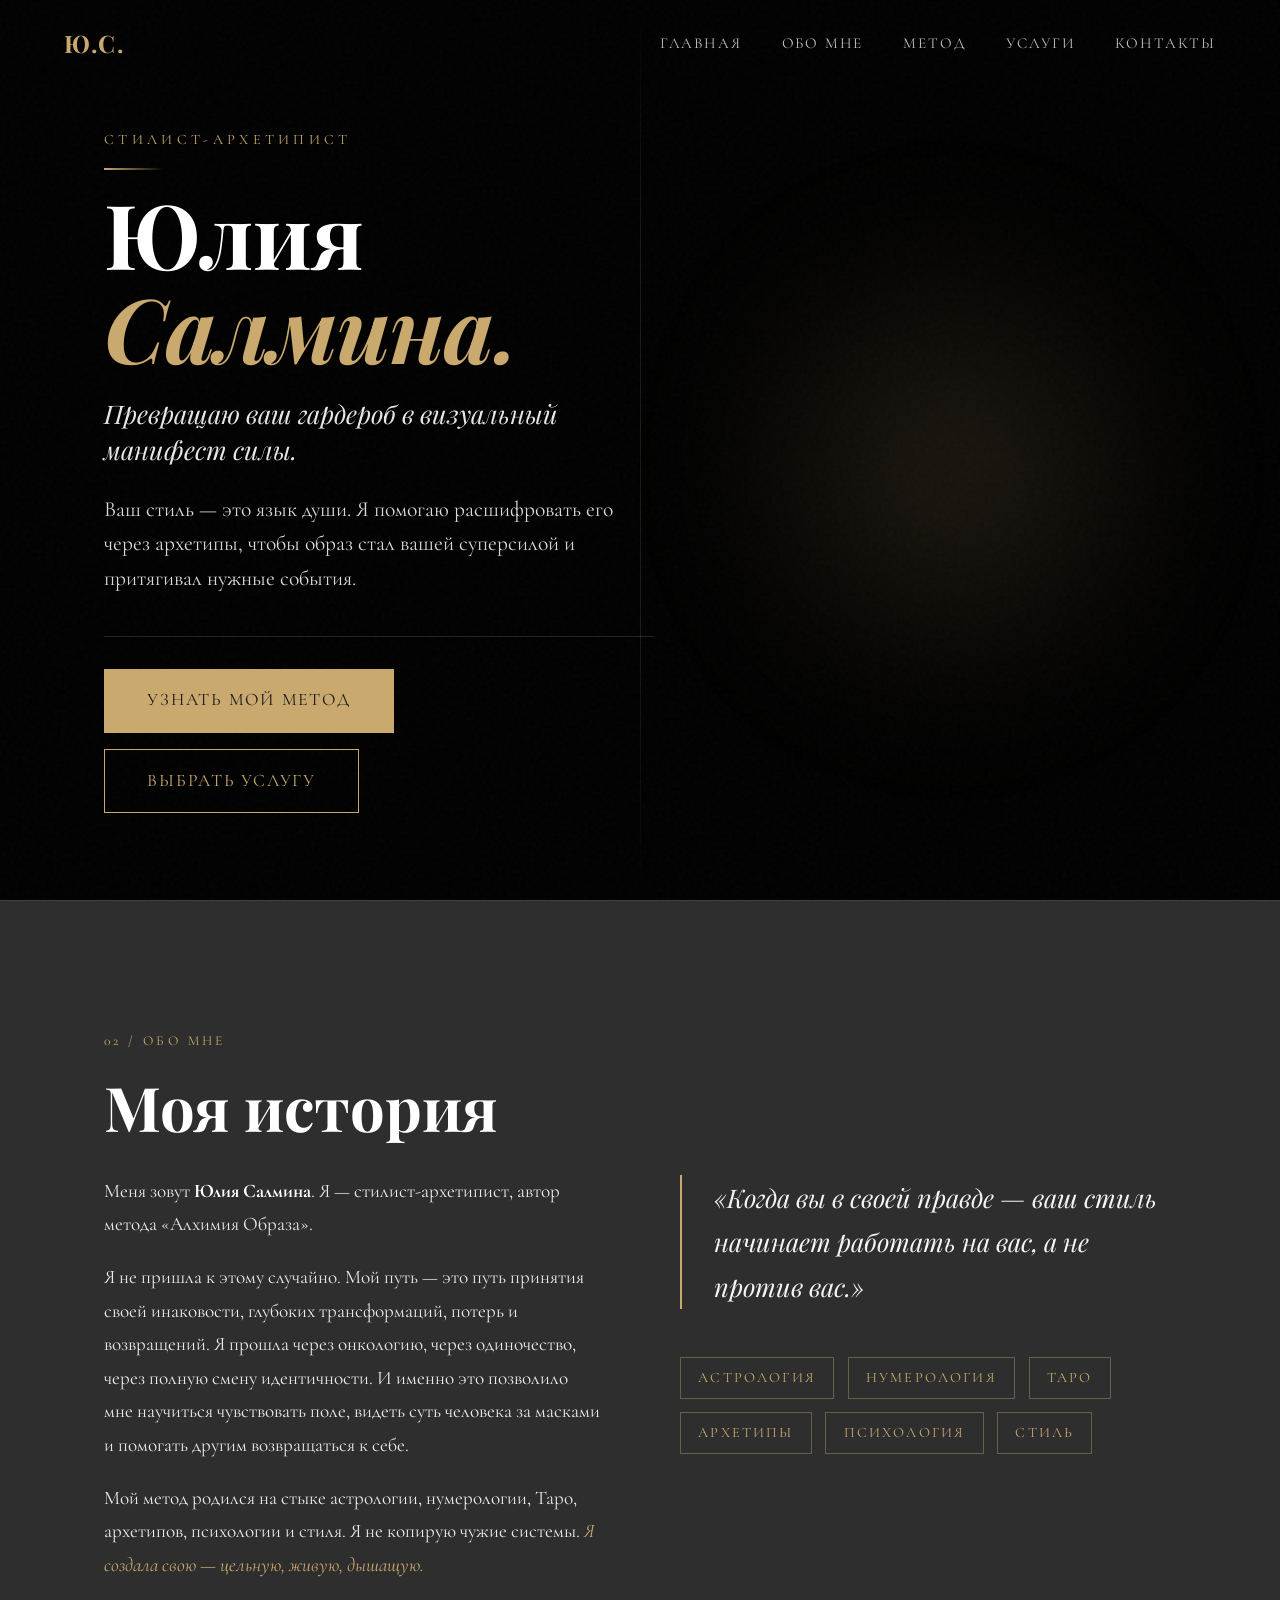
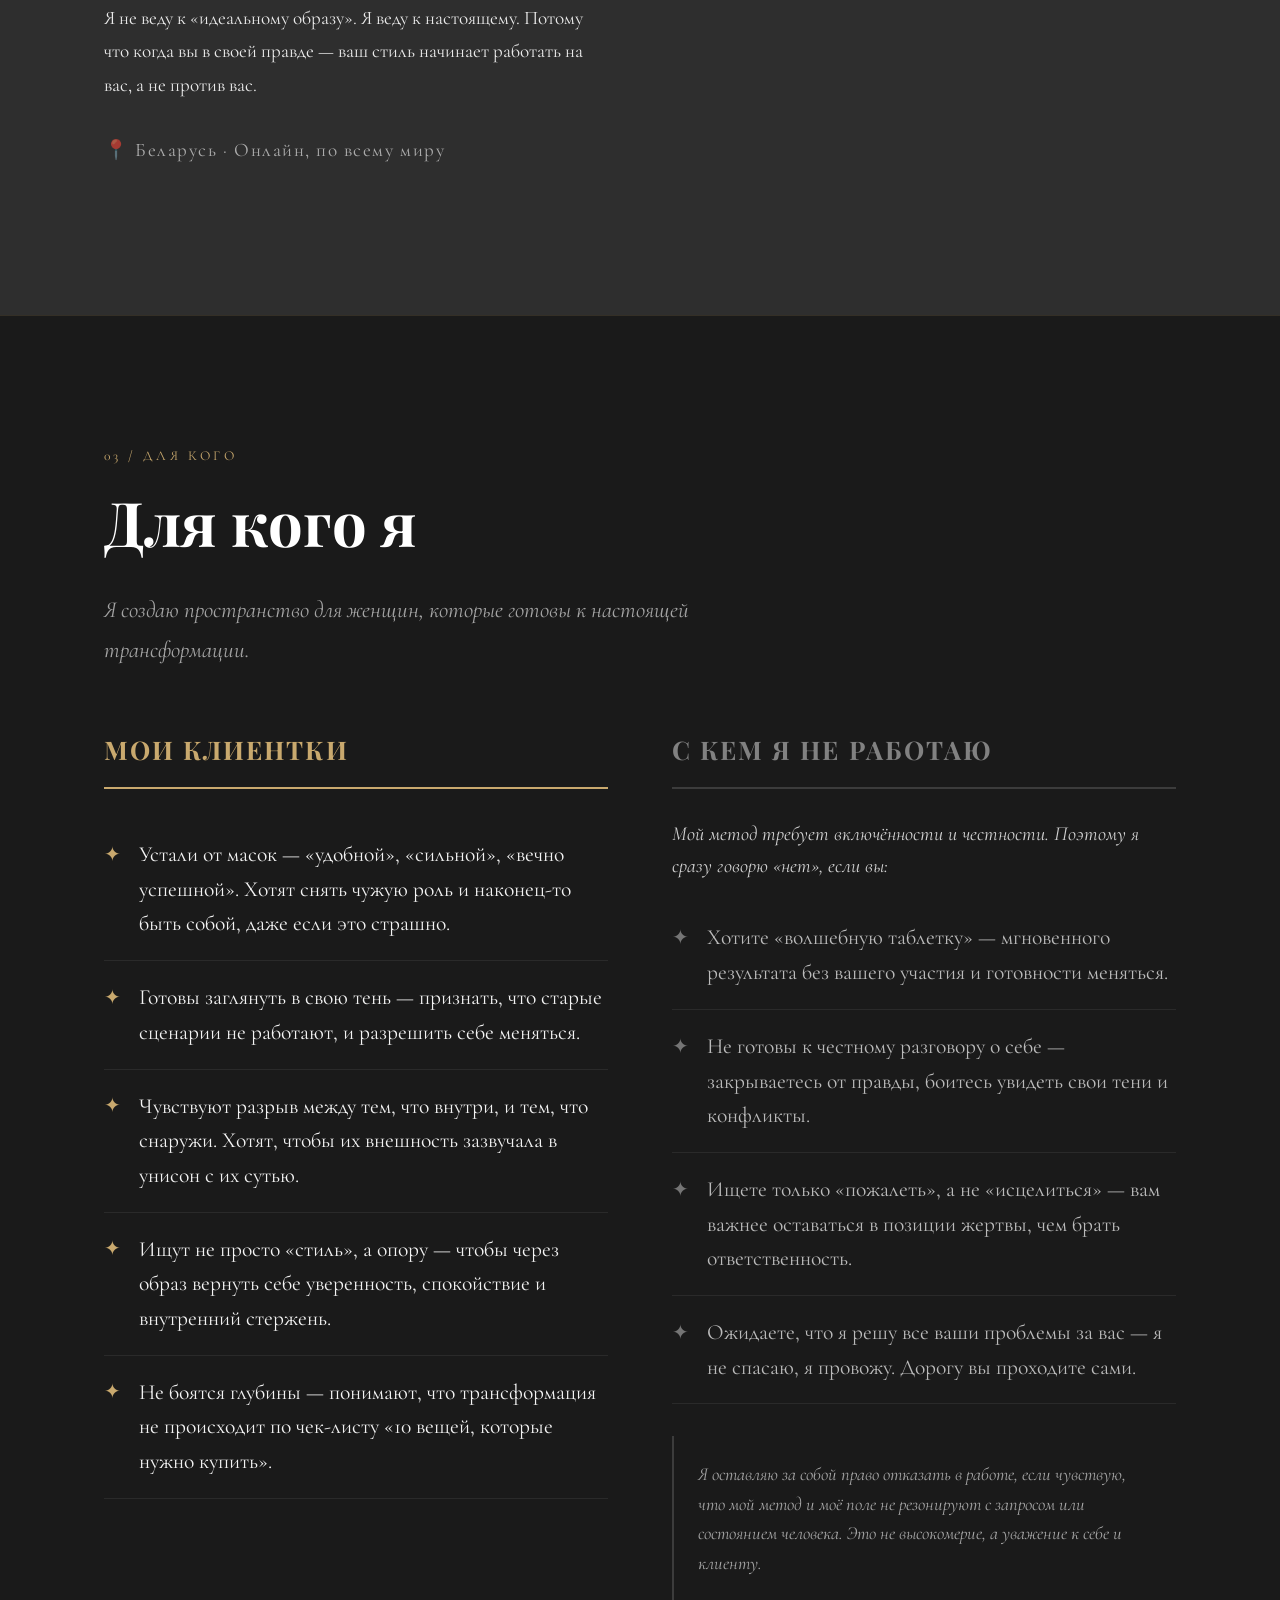
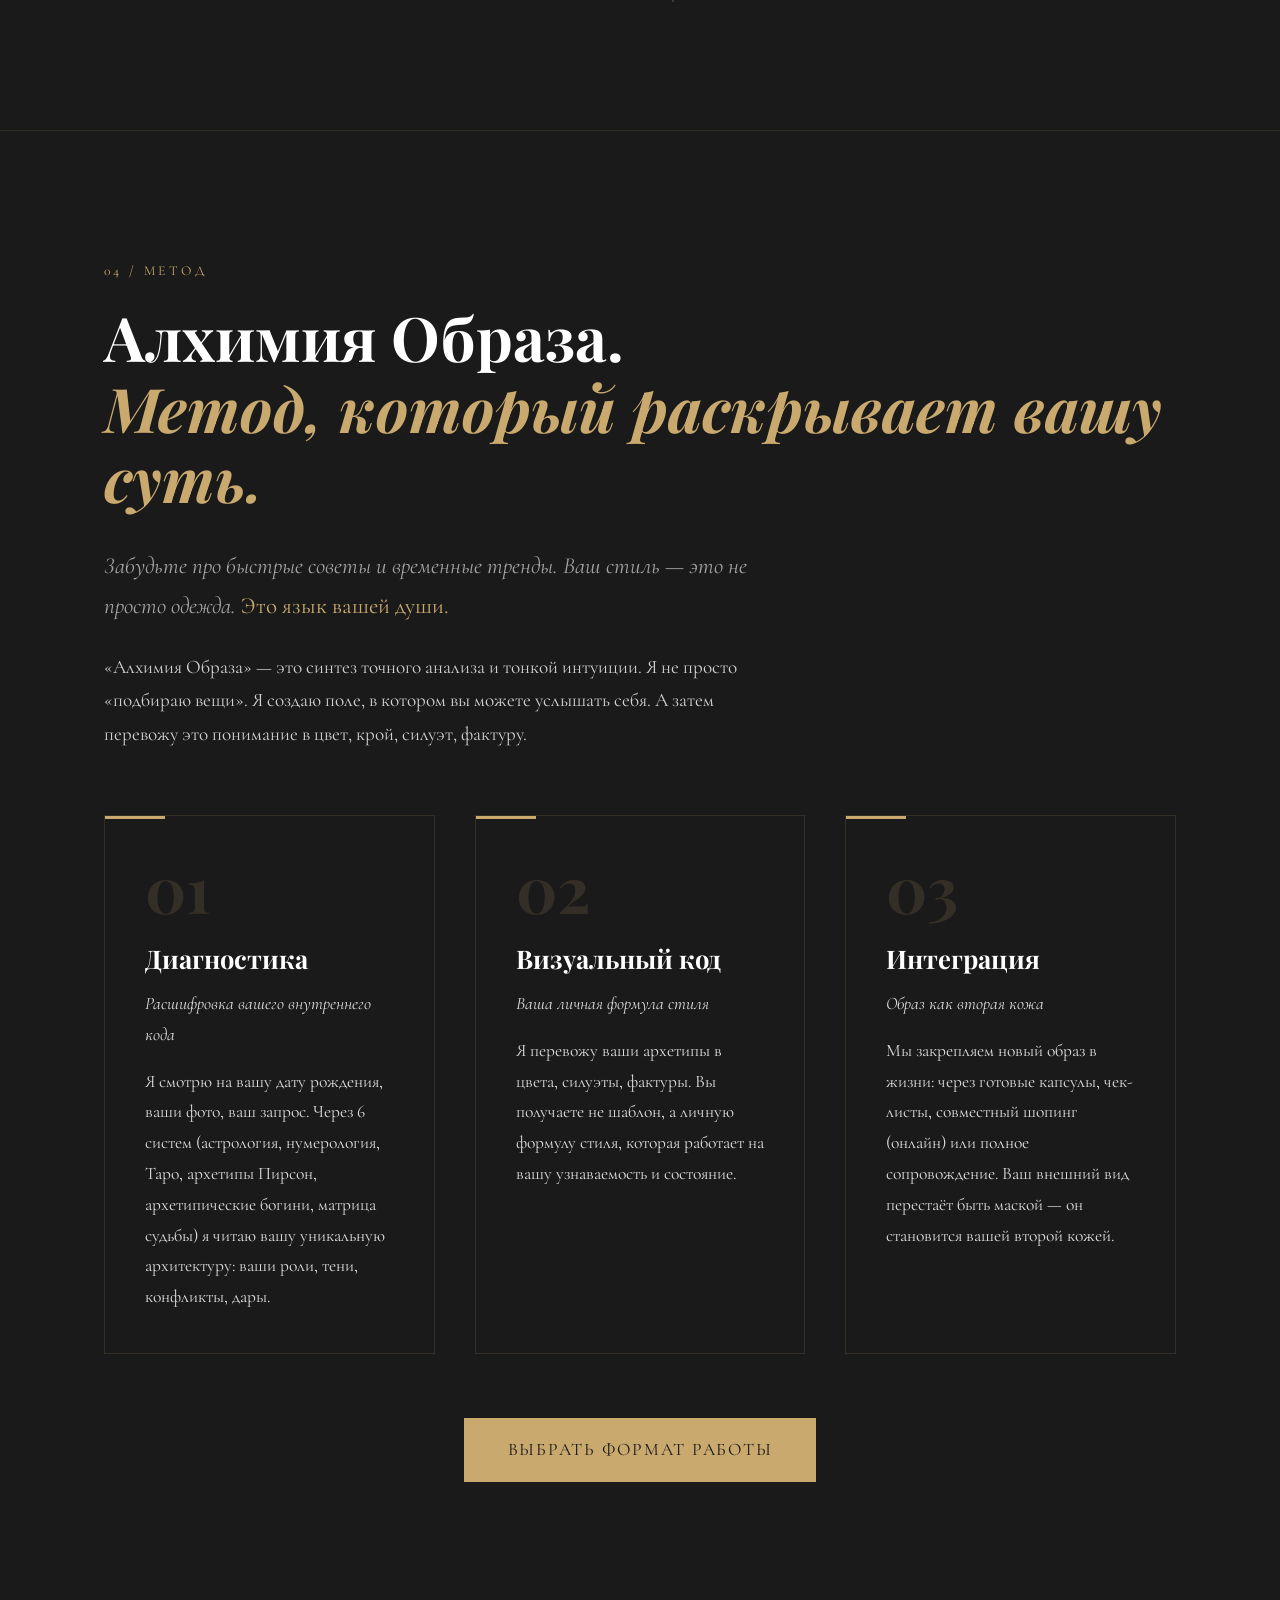
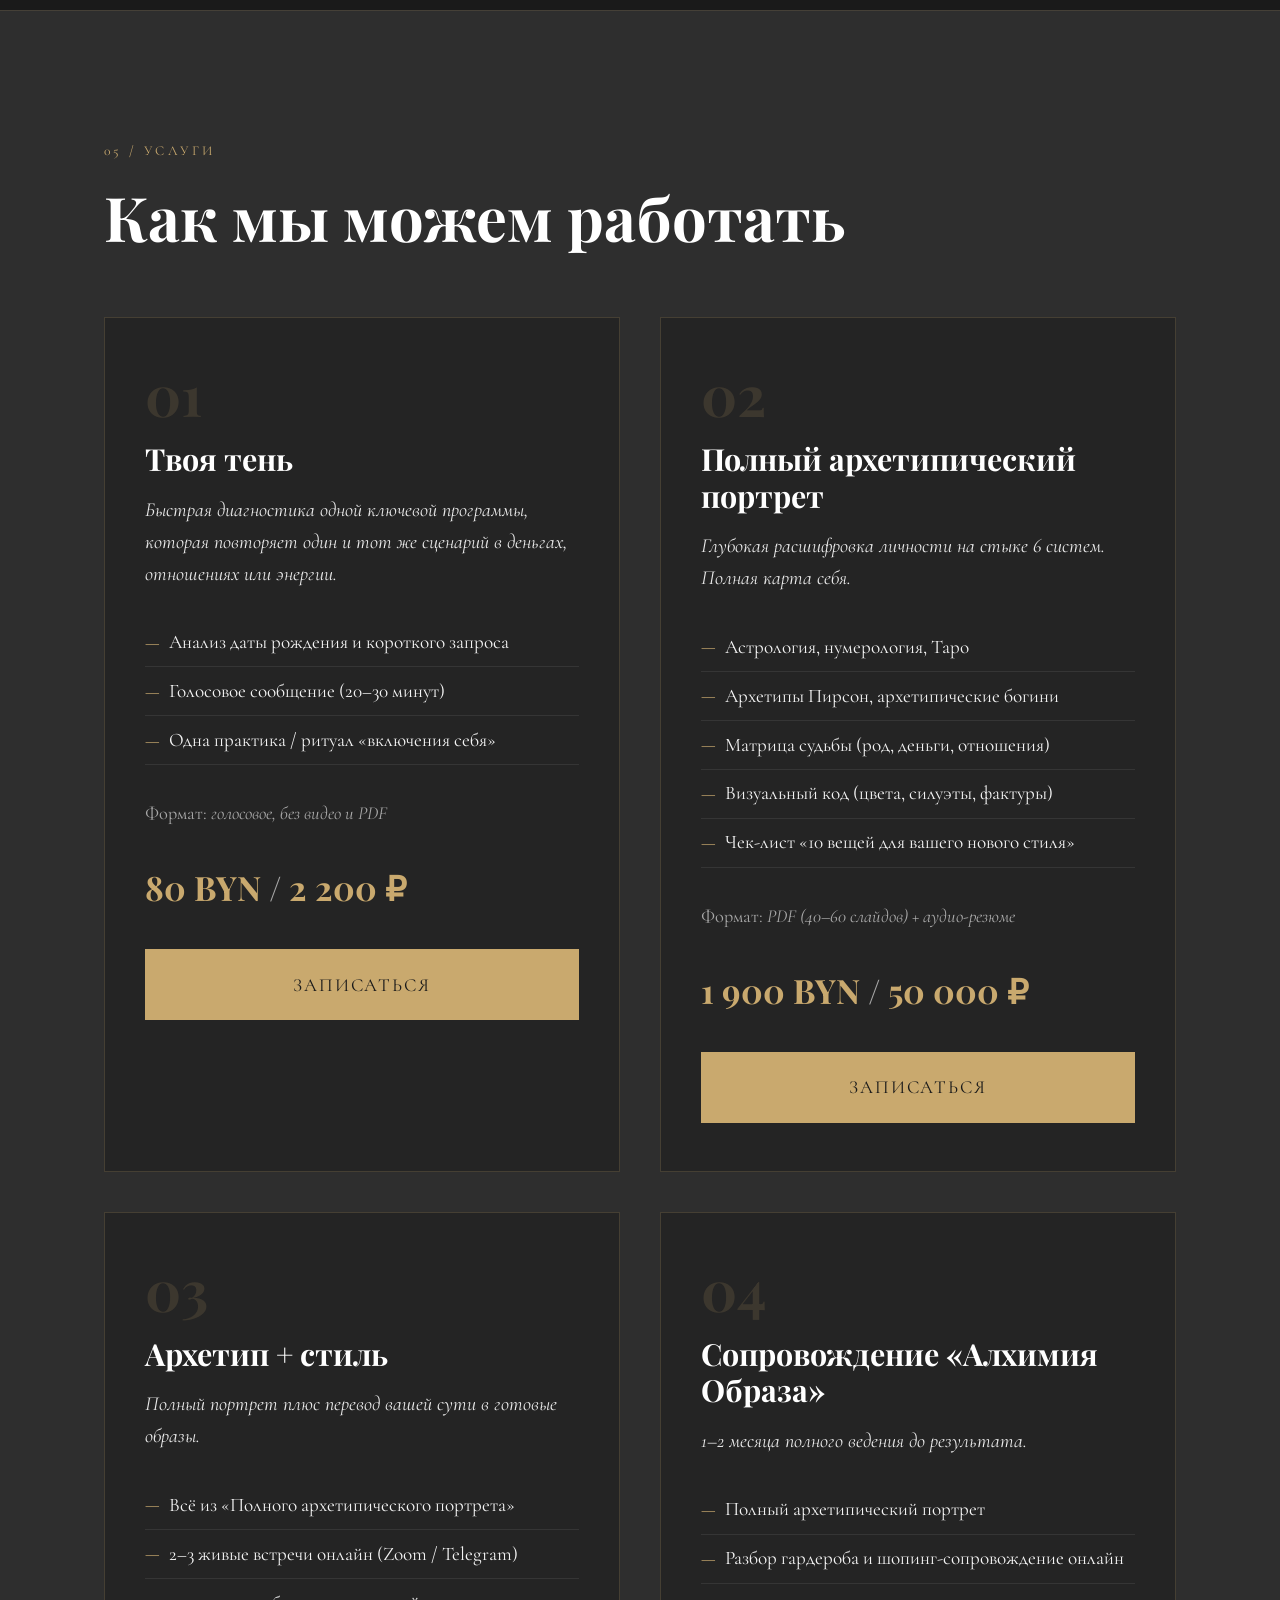
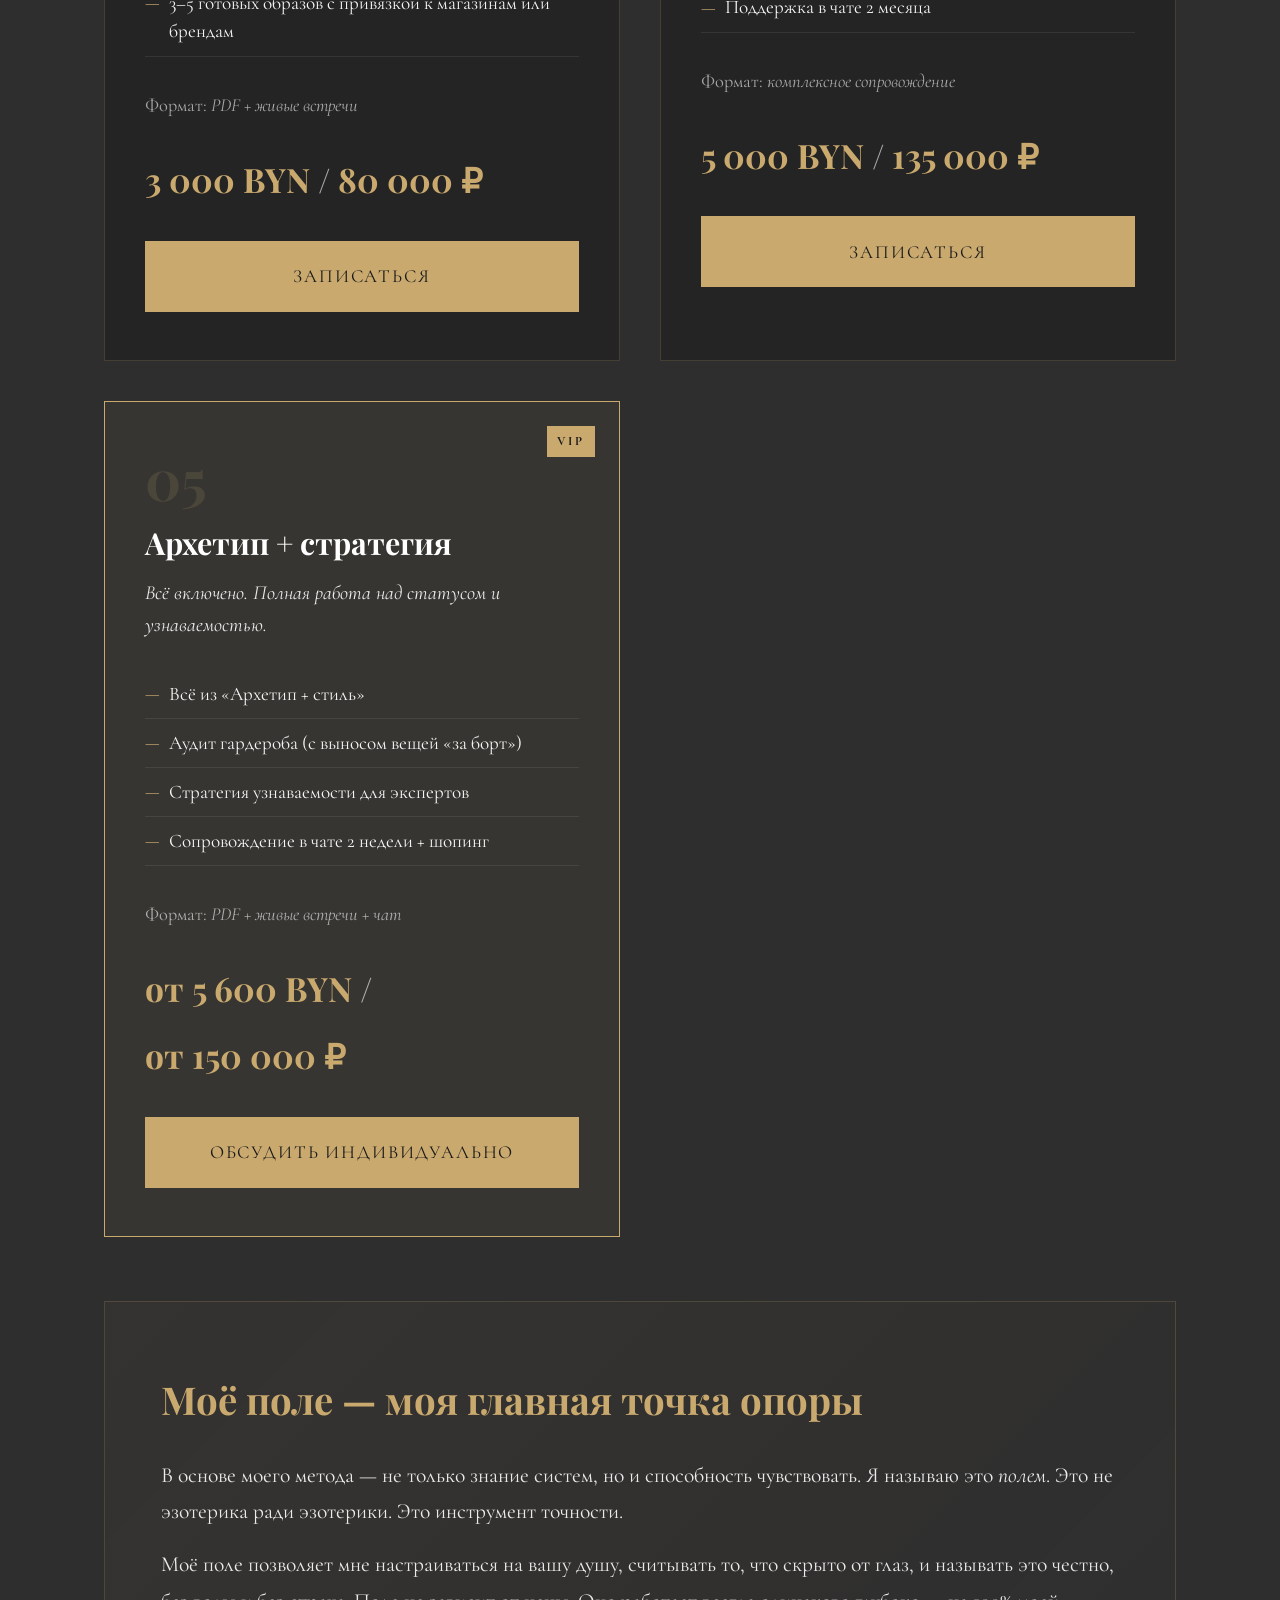
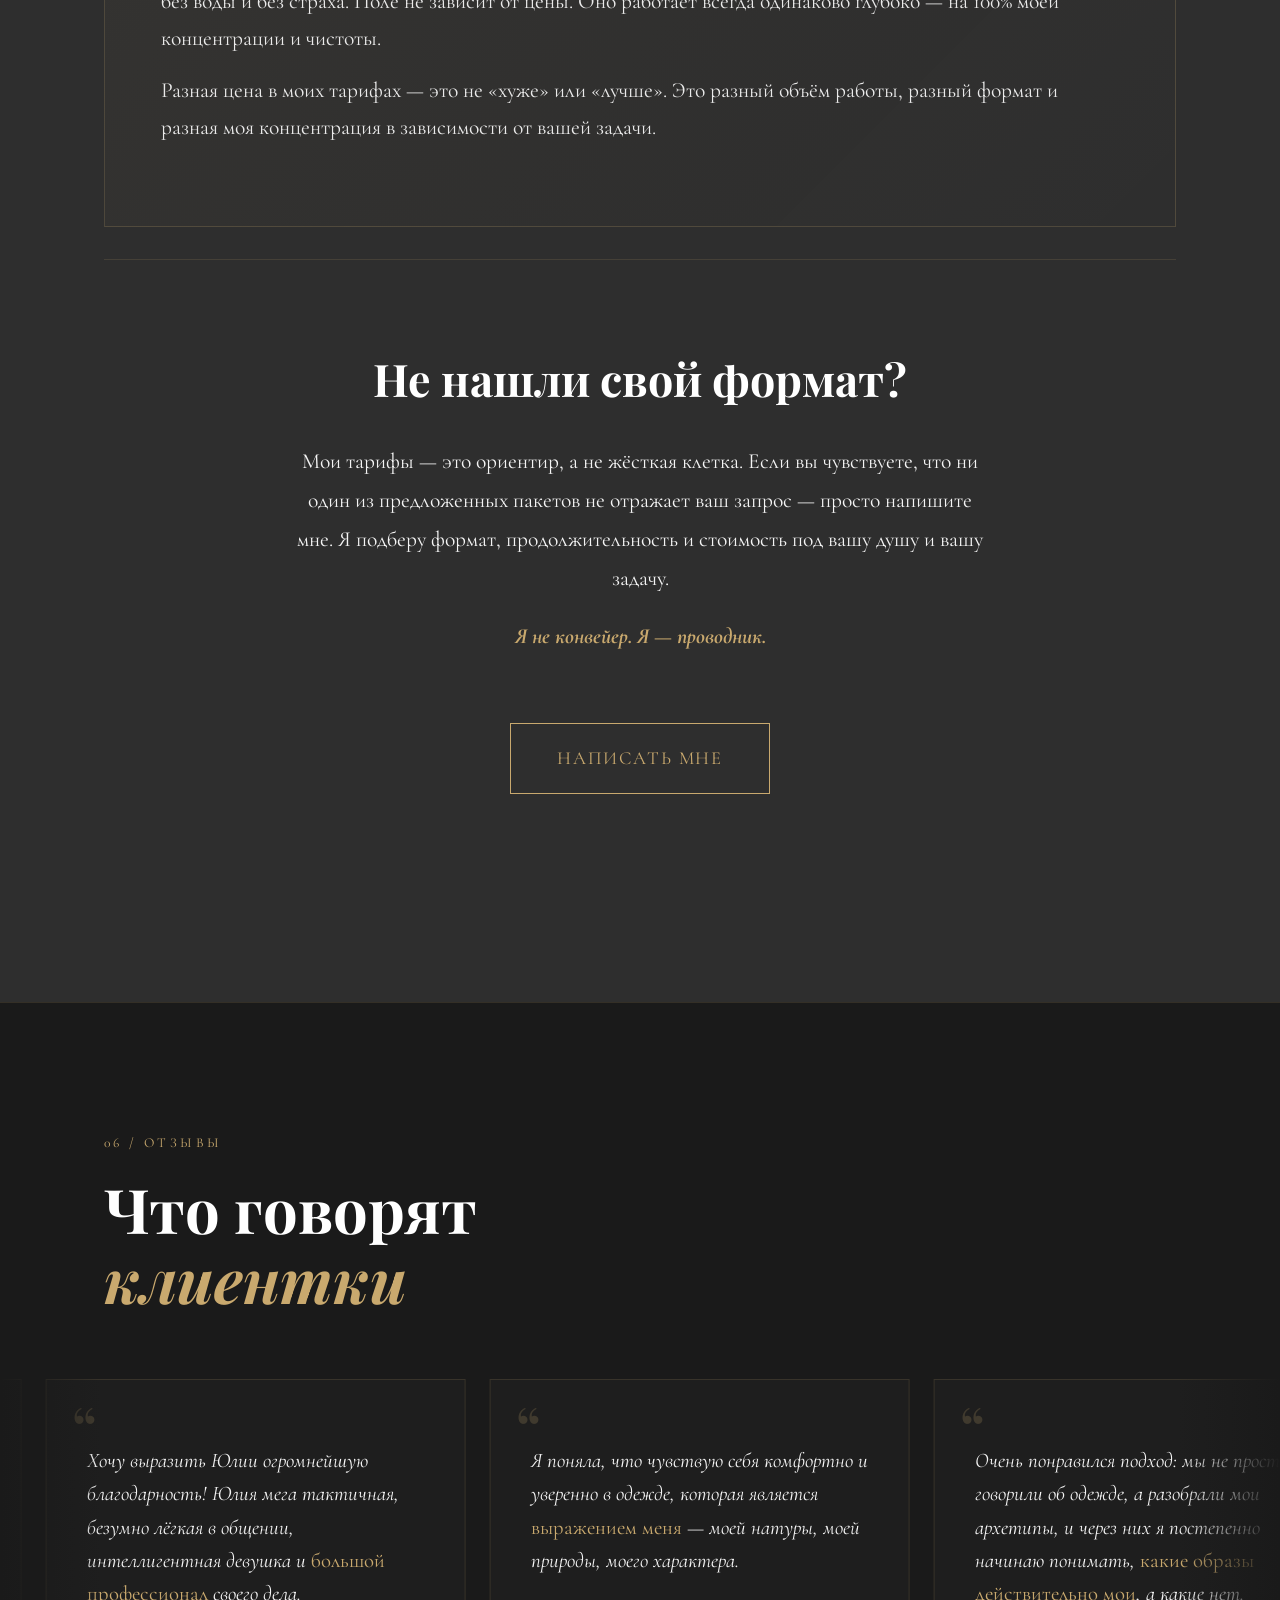
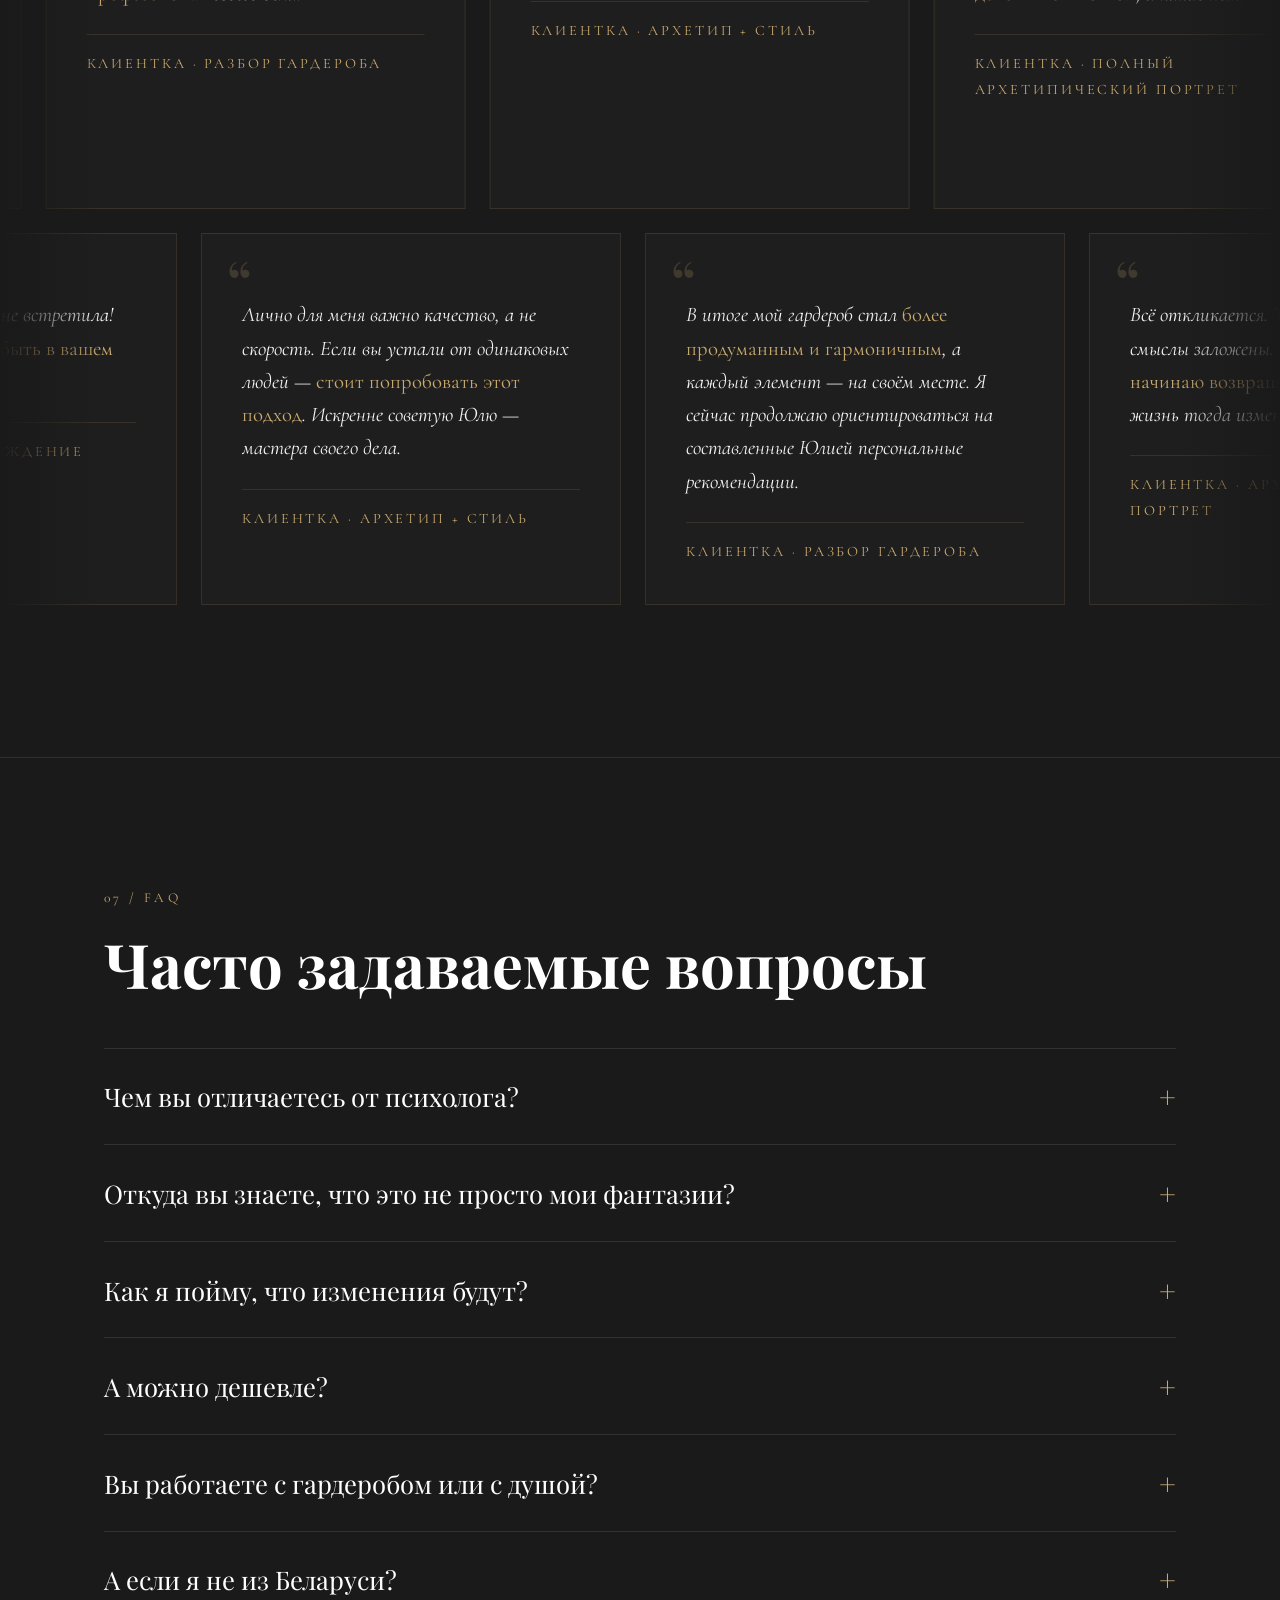
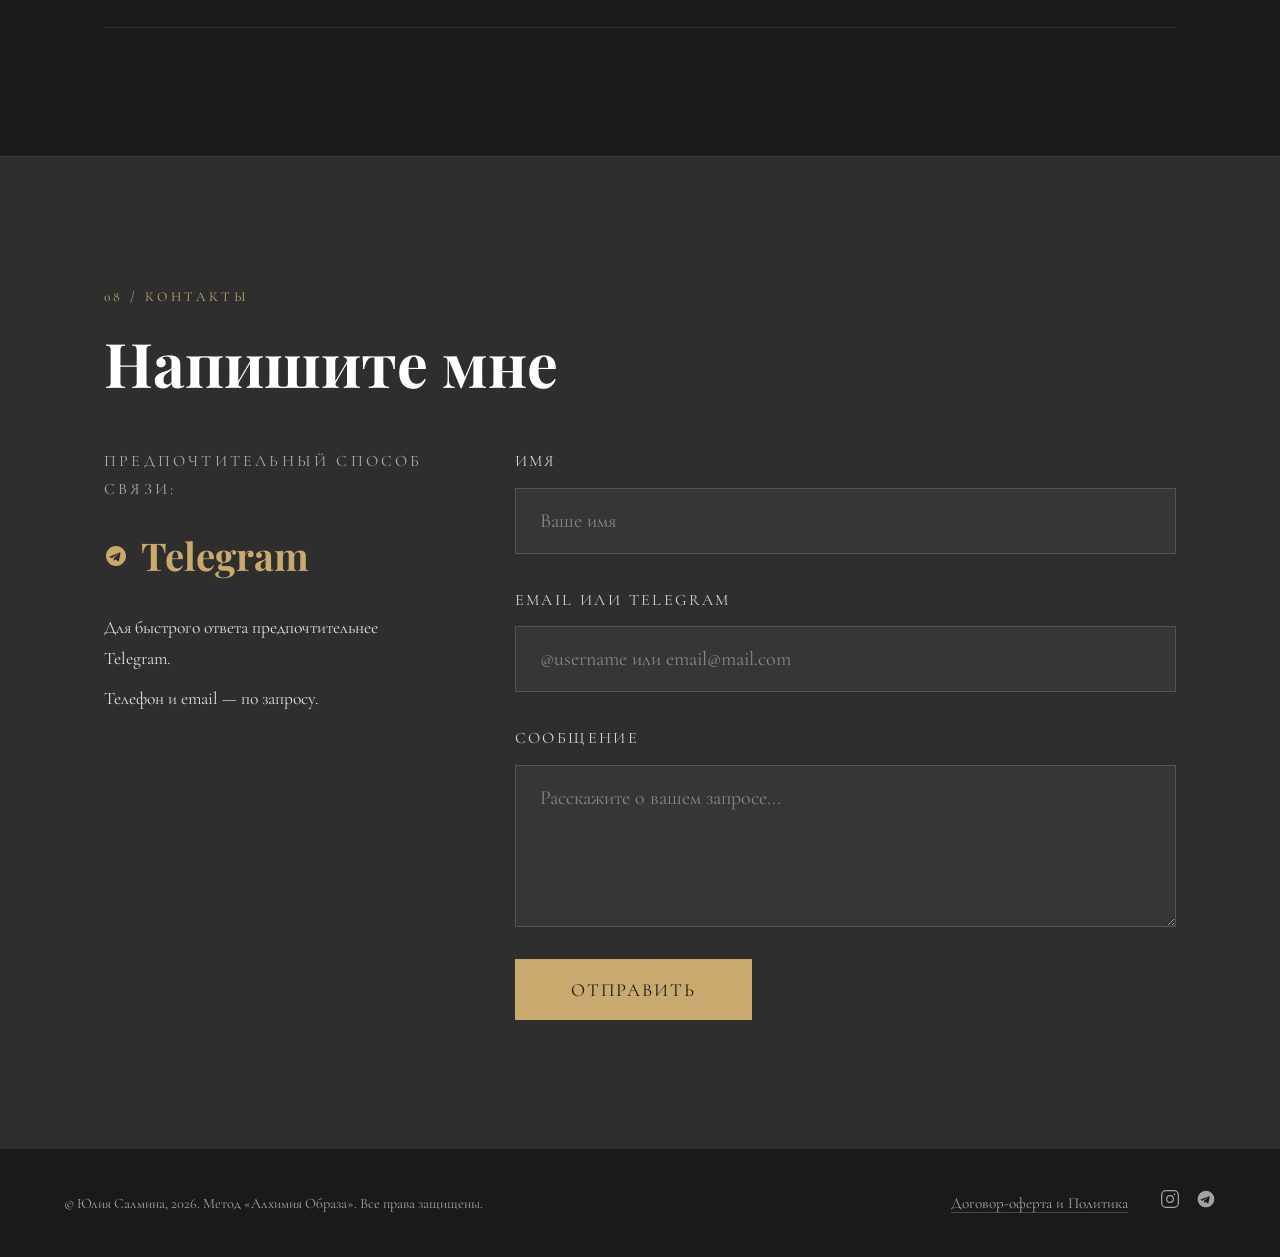
==== commit f4d31340: "Rename index (1).html to index.html" ====
--- a/index.html
+++ b/index.html
@@ -11,7 +11,10 @@
 </head>
 <body>
 
+  <div class="scroll-progress-bar" id="scroll-progress"></div>
+
   <header class="site-header" id="site-header">
+    <div class="header-inner">
     <div class="header-inner">
       <a href="#hero" class="logo">Ю.С.</a>
       <button class="burger" id="burger" aria-label="Меню">
@@ -589,8 +592,8 @@
   </div>
 
   <script src="script (1).js"></script>
-  <script>
-  /* ── REVIEWS MARQUEE ── */
+ <script>
+  /* ── REVIEWS MARQUEE (ИНТЕРАКТИВНАЯ КАРУСЕЛЬ) ── */
   (function() {
     const REVIEWS = [
       {
@@ -640,30 +643,110 @@
       {
         text: 'Раньше я постоянно оглядывалась на других. Сейчас этот страх исчез. Я перестала бояться экспериментов, начала комбинировать то, что раньше казалось <em>«слишком смелым»</em>.',
         author: 'Клиентка · Алхимия Образа'
-      },
+      }
     ];
 
-    function makeCard(r) {
-      const card = document.createElement('div');
-      card.className = 'review-card';
-      card.innerHTML = `
-        <p class="review-text">${r.text}</p>
-        <p class="review-author">${r.author}</p>
-      `;
-      return card;
-    }
-
-    function fillRow(rowEl, reviews) {
-      reviews.forEach(r => rowEl.appendChild(makeCard(r)));
-      Array.from(rowEl.children).forEach(child => {
-        rowEl.appendChild(child.cloneNode(true));
+    function initInteractiveMarquee(rowEl, reviews, speed) {
+      // Создаем 3 набора карточек для эффекта бесконечности
+      for (let i = 0; i < 3; i++) {
+        reviews.forEach(r => {
+          const card = document.createElement('div');
+          card.className = 'review-card';
+          card.innerHTML = `
+            <p class="review-text">${r.text}</p>
+            <p class="review-author">${r.author}</p>
+          `;
+          rowEl.appendChild(card);
+        });
+      }
+
+      let pos = 0;
+      let isHovered = false;
+      let isDragging = false;
+      let startX = 0;
+      let prevX = 0;
+
+      function tick() {
+        const setWidth = rowEl.scrollWidth / 3;
+        
+        // Центрируем позицию при старте
+        if (pos === 0 && setWidth > 0) {
+            pos = -setWidth;
+        }
+
+        // Авто-скролл, если не трогают
+        if (!isHovered && !isDragging && setWidth > 0) {
+            pos += speed;
+        }
+
+        // Бесшовное зацикливание
+        if (setWidth > 0) {
+            while (pos <= -setWidth * 2) pos += setWidth;
+            while (pos >= 0) pos -= setWidth;
+        }
+
+        rowEl.style.transform = `translateX(${pos}px)`;
+        requestAnimationFrame(tick);
+      }
+
+// --- МЫШЬ (ПК) ---
+      rowEl.addEventListener('mouseenter', () => isHovered = true);
+      rowEl.addEventListener('mouseleave', () => { isHovered = false; isDragging = false; });
+      
+      rowEl.addEventListener('mousedown', (e) => {
+          isHovered = true;
+          isDragging = true;
+          startX = e.pageX;
+          prevX = pos;
       });
+      
+      window.addEventListener('mouseup', () => { isDragging = false; });
+      window.addEventListener('mousemove', (e) => {
+          if (!isDragging) return;
+          const dx = e.pageX - startX;
+          pos = prevX + dx;
+      });
+
+      // ДОБАВЛЕННЫЙ КОД ДЛЯ КОЛЕСИКА МЫШИ / ТАЧПАДА
+      rowEl.addEventListener('wheel', (e) => {
+          e.preventDefault(); // Запрещаем прокрутку страницы вниз при скролле отзывов
+          
+          // Определяем, куда крутят колесико: вверх/вниз или влево/вправо
+          const delta = e.deltaX !== 0 ? e.deltaX : e.deltaY;
+          
+          // Сдвигаем позицию. Умножаем на коэффициент для скорости (настройте под себя, если нужно)
+          pos -= delta * 0.8; 
+      }, { passive: false });
+      // ------------------------------------------
+
+      // --- КАСАНИЯ (ТЕЛЕФОН) ---
+      rowEl.addEventListener('touchstart', (e) => {
+          isHovered = true;
+          isDragging = true;
+          startX = e.touches[0].pageX;
+          prevX = pos;
+      }, {passive: true});
+      
+      window.addEventListener('touchend', () => {
+          isHovered = false;
+          isDragging = false;
+      });
+      
+      window.addEventListener('touchmove', (e) => {
+          if (!isDragging) return;
+          const dx = e.touches[0].pageX - startX;
+          pos = prevX + dx;
+      }, {passive: true});
+
+      tick();
     }
 
     const row1 = document.getElementById('row1');
     const row2 = document.getElementById('row2');
-    if (row1) fillRow(row1, REVIEWS.slice(0, 6));
-    if (row2) fillRow(row2, REVIEWS.slice(6));
+    
+    // Одна строчка едет влево, другая вправо
+    if (row1) initInteractiveMarquee(row1, REVIEWS.slice(0, 6), -0.8);
+    if (row2) initInteractiveMarquee(row2, REVIEWS.slice(6), 0.8);
   })();
   </script>
 </body>
--- a/style (2).css
+++ b/style (2).css
@@ -30,7 +30,8 @@
   background: var(--black);
   color: var(--white);
   font-family: var(--ff-body);
-  font-size: clamp(17px, 1.3vw, 20px);
+  /* БАЗОВЫЙ ШРИФТ УВЕЛИЧЕН: был 17-20px, стал 18-22px */
+  font-size: clamp(18px, 1.5vw, 22px);
   line-height: 1.75;
   overflow-x: hidden;
   width: 100%;
@@ -49,17 +50,17 @@
 }
 .section-inner { max-width: var(--inner-max); margin: 0 auto; padding: 0 var(--inner-pad); }
 
-.section-label { font-family: var(--ff-body); font-size: 0.75rem; letter-spacing: 0.25em; text-transform: uppercase; color: var(--gold); margin-bottom: 1.2rem; }
-.section-title { font-family: var(--ff-serif); font-size: clamp(2rem, 4.5vw, 3.8rem); font-weight: 700; line-height: 1.15; margin-bottom: 2rem; word-break: break-word; }
+.section-label { font-family: var(--ff-body); font-size: 0.85rem; letter-spacing: 0.25em; text-transform: uppercase; color: var(--gold); margin-bottom: 1.2rem; }
+.section-title { font-family: var(--ff-serif); font-size: clamp(2.2rem, 4.8vw, 4.2rem); font-weight: 700; line-height: 1.15; margin-bottom: 2rem; word-break: break-word; }
 .section-title em { font-style: italic; color: var(--gold); }
-.section-intro { font-size: clamp(1.1rem, 1.5vw, 1.35rem); font-style: italic; color: var(--text-dim); margin-bottom: 1.5rem; max-width: 700px; }
+.section-intro { font-size: clamp(1.25rem, 1.8vw, 1.55rem); font-style: italic; color: var(--text-dim); margin-bottom: 1.5rem; max-width: 700px; }
 .section-intro em { color: var(--gold); font-style: normal; }
-.section-body { max-width: 680px; color: rgba(255,255,255,0.8); margin-bottom: 3rem; }
+.section-body { max-width: 680px; color: rgba(255,255,255,0.8); margin-bottom: 3rem; font-size: 1.2rem; }
 
 /* ---- BUTTONS ---- */
 .btn {
-  display: inline-block; font-family: var(--ff-body); font-size: 1rem; letter-spacing: 0.1em;
-  text-transform: uppercase; padding: 0.85em 2.2em; border: 1.5px solid transparent; cursor: pointer;
+  display: inline-block; font-family: var(--ff-body); font-size: 1.1rem; letter-spacing: 0.1em;
+  text-transform: uppercase; padding: 0.9em 2.4em; border: 1.5px solid transparent; cursor: pointer;
   transition: all var(--transition);
 }
 .btn:hover { transform: translateY(-2px); }
@@ -81,7 +82,7 @@
 .header-inner { width: 100%; max-width: var(--inner-max); margin: 0 auto; display: flex; align-items: center; justify-content: space-between; }
 .logo { font-family: var(--ff-serif); font-size: 1.5rem; font-weight: 700; color: var(--gold); letter-spacing: 0.05em; }
 .nav { display: flex; gap: 2.5rem; }
-.nav-link { font-size: 0.9rem; letter-spacing: 0.12em; text-transform: uppercase; color: rgba(255,255,255,0.75); transition: color var(--transition); position: relative; }
+.nav-link { font-size: 0.95rem; letter-spacing: 0.12em; text-transform: uppercase; color: rgba(255,255,255,0.75); transition: color var(--transition); position: relative; }
 .nav-link::after { content: ''; position: absolute; bottom: -3px; left: 0; width: 0; height: 1px; background: var(--gold); transition: width var(--transition); }
 .nav-link:hover, .nav-link.active { color: var(--gold); }
 .nav-link:hover::after, .nav-link.active::after { width: 100%; }
@@ -103,8 +104,8 @@
   align-items: center;
   justify-content: center;
   overflow: hidden;
-  padding: 100px 0 60px; /* Fallback padding */
-  border-top: none; /* NO BORDER HERE */
+  padding: 100px 0 60px;
+  border-top: none; 
 }
 
 /* Канвас на фоне */
@@ -127,15 +128,19 @@
 
 /* Текстовая часть */
 .hero-content { flex: 1; max-width: 550px; }
-.hero-eyebrow { font-size: 0.8rem; letter-spacing: 0.3em; text-transform: uppercase; color: var(--gold); margin-bottom: 1rem; }
+.hero-eyebrow { font-size: 0.9rem; letter-spacing: 0.3em; text-transform: uppercase; color: var(--gold); margin-bottom: 1rem; }
 .hero-eyebrow::after { content: ''; display: block; width: 60px; height: 2px; background: linear-gradient(to right, var(--gold), transparent); margin-top: 1rem; }
+
+/* Заголовок оставлен без изменений по вашей просьбе */
 .hero-title { font-family: var(--ff-serif); font-size: clamp(3rem, 7vw, 6rem); font-weight: 700; line-height: 1.05; margin-bottom: 1.4rem; }
 .hero-title em { font-style: italic; color: var(--gold); }
-.hero-sub { font-family: var(--ff-serif); font-size: clamp(1.1rem, 1.8vw, 1.45rem); font-style: italic; color: rgba(255,255,255,0.85); margin-bottom: 1.5rem; }
-.hero-text { color: rgba(255,255,255,0.75); font-size: 1.15rem; margin-bottom: 2.5rem; }
+
+/* УВЕЛИЧЕНО: Подзаголовок и текст на первом экране */
+.hero-sub { font-family: var(--ff-serif); font-size: clamp(1.3rem, 2vw, 1.6rem); font-style: italic; color: rgba(255,255,255,0.9); margin-bottom: 1.5rem; line-height: 1.4; }
+.hero-text { color: rgba(255,255,255,0.85); font-size: 1.35rem; margin-bottom: 2.5rem; line-height: 1.6; }
 .hero-btns { display: flex; flex-wrap: wrap; gap: 1rem; border-top: 1px solid rgba(201,169,110,0.2); padding-top: 2rem; }
 
-/* Блок с видео (замена старому портрету) */
+/* Блок с видео */
 .hero-visual {
   position: relative;
   flex-shrink: 0;
@@ -158,7 +163,7 @@
 
 #video-hero {
   position: absolute;
-  height: 110%; /* Немного вылезает за границы для объема */
+  height: 110%; 
   max-width: none;
   object-fit: contain;
   mix-blend-mode: screen;
@@ -181,158 +186,147 @@
    ============================================= */
 .about { background: var(--grey); }
 .about-grid { display: grid; grid-template-columns: 1fr 1fr; gap: 5rem; align-items: start; }
-.about-text p { margin-bottom: 1.2rem; color: rgba(255,255,255,0.85); font-size: clamp(1.05rem, 1.4vw, 1.25rem); }
+/* УВЕЛИЧЕНО: Текст обо мне */
+.about-text p { margin-bottom: 1.2rem; color: rgba(255,255,255,0.9); font-size: clamp(1.15rem, 1.5vw, 1.35rem); }
 .about-text strong { color: var(--white); }
 .about-text em { color: var(--gold); font-style: italic; }
-.about-location { margin-top: 2rem; font-size: 0.9rem; letter-spacing: 0.08em; color: var(--text-dim) !important; }
-.about-quote { font-family: var(--ff-serif); font-size: clamp(1.2rem, 1.8vw, 1.55rem); font-style: italic; border-left: 2px solid var(--gold); padding-left: 2rem; margin-bottom: 3rem; color: rgba(255,255,255,0.9); }
-.about-systems { display: flex; flex-wrap: wrap; gap: 0.75rem; }
-.system-tag { font-size: 0.8rem; letter-spacing: 0.15em; text-transform: uppercase; border: 1px solid rgba(201,169,110,0.4); color: var(--gold); padding: 0.4em 1em; }
+.about-location { margin-top: 2rem; font-size: 1rem; letter-spacing: 0.08em; color: var(--text-dim) !important; }
+.about-quote { font-family: var(--ff-serif); font-size: clamp(1.3rem, 2vw, 1.7rem); font-style: italic; border-left: 2px solid var(--gold); padding-left: 2rem; margin-bottom: 3rem; color: rgba(255,255,255,0.95); }
+.about-systems { display: flex; flex-wrap: wrap; gap: 0.85rem; }
+.system-tag { font-size: 0.9rem; letter-spacing: 0.15em; text-transform: uppercase; border: 1px solid rgba(201,169,110,0.4); color: var(--gold); padding: 0.5em 1.2em; }
 
 /* =============================================
    FOR WHOM & METHOD
    ============================================= */
 .forwhom, .method { background: var(--black); }
 .forwhom-grid { display: grid; grid-template-columns: 1fr 1fr; gap: 4rem; margin-top: 3.5rem; align-items: start; }
-.forwhom-heading { font-family: var(--ff-serif); font-size: clamp(1.2rem, 1.8vw, 1.5rem); font-weight: 700; letter-spacing: 0.08em; text-transform: uppercase; padding-bottom: 1rem; margin-bottom: 1.8rem; border-bottom: 2px solid; }
+
+/* УВЕЛИЧЕНО: Заголовки и списки в блоке "Для кого" */
+.forwhom-heading { font-family: var(--ff-serif); font-size: clamp(1.4rem, 2vw, 1.7rem); font-weight: 700; letter-spacing: 0.08em; text-transform: uppercase; padding-bottom: 1rem; margin-bottom: 1.8rem; border-bottom: 2px solid; }
 .forwhom-heading--yes { color: var(--gold); border-color: var(--gold); }
 .forwhom-heading--no { color: rgba(255,255,255,0.45); border-color: rgba(255,255,255,0.15); }
 
-/* Списки */
 .forwhom-list { list-style: none; padding: 0; margin: 0; }
 .forwhom-list li { 
-  color: rgba(255,255,255,0.9); 
+  color: rgba(255,255,255,0.95); 
   padding: 1.2rem 0 1.2rem 2.2rem; 
   border-bottom: 1px solid rgba(255,255,255,0.07); 
   position: relative; 
-  font-size: 1.2rem; 
+  font-size: 1.35rem; /* Значительное увеличение */
   line-height: 1.6; 
 }
 .forwhom-list li::before { 
   content: '✦'; 
   position: absolute; 
   left: 0; 
-  top: 1.25rem; 
+  top: 1.3rem; 
   color: var(--gold); 
-  font-size: 1.1rem; 
-}
-.forwhom-list--no li { color: rgba(255,255,255,0.6); }
-.forwhom-list--no li::before { color: rgba(255,255,255,0.3); }
-
-.forwhom-no-intro { font-style: italic; color: rgba(255,255,255,0.7); font-size: 1.15rem; margin-bottom: 1.2rem; line-height: 1.6; }
-.forwhom-note { margin-top: 2rem; padding: 1.5rem; border-left: 2px solid rgba(255,255,255,0.15); color: rgba(255,255,255,0.55); font-size: 1.05rem; font-style: italic; line-height: 1.6; }
-
+  font-size: 1.25rem; 
+}
+.forwhom-list--no li { color: rgba(255,255,255,0.7); }
+.forwhom-list--no li::before { color: rgba(255,255,255,0.4); }
+
+.forwhom-no-intro { font-style: italic; color: rgba(255,255,255,0.8); font-size: 1.25rem; margin-bottom: 1.2rem; line-height: 1.6; }
+.forwhom-note { margin-top: 2rem; padding: 1.5rem; border-left: 2px solid rgba(255,255,255,0.15); color: rgba(255,255,255,0.6); font-size: 1.15rem; font-style: italic; line-height: 1.6; }
+
+/* УВЕЛИЧЕНО: Блок Диагностика (Метод) */
 .steps { display: grid; grid-template-columns: repeat(3, 1fr); gap: 2.5rem; margin: 4rem 0; }
 .step { padding: 2.5rem; border: 1px solid rgba(201,169,110,0.15); position: relative; }
 .step::before { content: ''; position: absolute; top: 0; left: 0; width: 60px; height: 3px; background: var(--gold); }
-.step-num { font-family: var(--ff-serif); font-size: 3.5rem; font-weight: 700; color: rgba(201,169,110,0.15); line-height: 1; margin-bottom: 1rem; }
-.step-title { font-family: var(--ff-serif); font-size: clamp(1.4rem, 1.8vw, 1.65rem); font-weight: 700; color: var(--white); }
-.step-sub { font-style: italic; color: var(--gold); margin-bottom: 0.6rem; font-size: clamp(1rem, 1.2vw, 1.1rem); }
-.step p { color: rgba(255,255,255,0.7); font-size: clamp(0.95rem, 1.1vw, 1.05rem); line-height: 1.75; }
-.method-cta { text-align: center; }
-.method .section-intro { font-size: clamp(1.2rem, 1.7vw, 1.5rem); }
-.method .section-body { font-size: clamp(1.05rem, 1.4vw, 1.2rem); }
+.step-num { font-family: var(--ff-serif); font-size: 4rem; font-weight: 700; color: rgba(201,169,110,0.15); line-height: 1; margin-bottom: 1rem; }
+.step-title { font-family: var(--ff-serif); font-size: clamp(1.6rem, 2vw, 1.9rem); font-weight: 700; color: var(--white); margin-bottom: 0.5rem; }
+.step-sub { font-style: italic; color: var(--gold); margin-bottom: 1rem; font-size: clamp(1.15rem, 1.4vw, 1.3rem); }
+.step p { color: rgba(255,255,255,0.85); font-size: clamp(1.1rem, 1.3vw, 1.25rem); line-height: 1.75; }
+.method-cta { text-align: center; margin-top: 2rem; }
 
 /* =============================================
    SERVICES
    ============================================= */
 .services { background: var(--grey); }
 
-/* Идеальная сетка: min(100%, 340px) не дает карточке вызывать горизонтальный скролл на мобилках */
 .service-cards { display: grid; grid-template-columns: repeat(auto-fill, minmax(min(100%, 340px), 1fr)); gap: 2.5rem; margin: 4rem 0; }
 
 .service-card { border: 1px solid rgba(201,169,110,0.2); padding: 3rem 2.5rem; position: relative; background: rgba(26,26,26,0.5); transition: border-color var(--transition), transform 0.3s; }
 .service-card:hover { border-color: var(--gold); transform: translateY(-4px); }
 .service-card--vip { border-color: var(--gold); background: rgba(201,169,110,0.05); }
 
-.card-badge { position: absolute; top: 1.5rem; right: 1.5rem; font-size: 0.75rem; letter-spacing: 0.2em; background: var(--gold); color: var(--black); padding: 0.35em 0.85em; font-weight: 700; }
-
-.card-num { font-family: var(--ff-serif); font-size: 3rem; font-weight: 700; color: rgba(201,169,110,0.15); line-height: 1; margin-bottom: 1.2rem; }
-.card-title { font-family: var(--ff-serif); font-size: 1.65rem; font-weight: 700; margin-bottom: 1rem; color: var(--white); line-height: 1.2; }
-.card-desc { color: rgba(255,255,255,0.85); font-size: 1.1rem; margin-bottom: 1.8rem; font-style: italic; line-height: 1.6; }
+.card-badge { position: absolute; top: 1.5rem; right: 1.5rem; font-size: 0.8rem; letter-spacing: 0.2em; background: var(--gold); color: var(--black); padding: 0.35em 0.85em; font-weight: 700; }
+
+.card-num { font-family: var(--ff-serif); font-size: 3.5rem; font-weight: 700; color: rgba(201,169,110,0.15); line-height: 1; margin-bottom: 1.2rem; }
+
+/* УВЕЛИЧЕНО: Карточки услуг и цены */
+.card-title { font-family: var(--ff-serif); font-size: 1.9rem; font-weight: 700; margin-bottom: 1rem; color: var(--white); line-height: 1.2; }
+.card-desc { color: rgba(255,255,255,0.9); font-size: 1.25rem; margin-bottom: 1.8rem; font-style: italic; line-height: 1.6; }
 
 .card-list { margin-bottom: 2rem; }
 .card-list li { 
-  color: rgba(255,255,255,0.9); 
-  font-size: 1.05rem; 
+  color: rgba(255,255,255,0.95); 
+  font-size: 1.2rem; 
   line-height: 1.5;
   padding: 0.6rem 0 0.6rem 1.5rem; 
   border-bottom: 1px solid rgba(255,255,255,0.08); 
   position: relative; 
 }
-.card-list li::before { content: '—'; position: absolute; left: 0; top: 0.6rem; color: var(--gold); font-size: 1rem; }
-
-.card-format { font-size: 1rem; color: var(--text-dim); margin-bottom: 1.8rem; }
-.card-price { font-family: var(--ff-serif); font-size: 1.6rem; font-weight: 700; color: var(--gold); margin-bottom: 2rem; display: flex; gap: 0.5rem; flex-wrap: wrap; }
+.card-list li::before { content: '—'; position: absolute; left: 0; top: 0.7rem; color: var(--gold); font-size: 1.1rem; }
+
+.card-format { font-size: 1.15rem; color: var(--text-dim); margin-bottom: 1.8rem; }
+.card-price { font-family: var(--ff-serif); font-size: 2.1rem; font-weight: 700; color: var(--gold); margin-bottom: 2rem; display: flex; gap: 0.5rem; flex-wrap: wrap; }
 .price-divider { color: var(--text-dim); font-weight: 300; }
-.card-btn { width: 100%; text-align: center; font-size: 1.05rem; padding: 1em 2em; }
-
-.field-block { border: 1px solid rgba(201,169,110,0.2); padding: 3.5rem; margin: 4rem 0 2rem; background: linear-gradient(135deg, rgba(201,169,110,0.04), transparent); }
-.field-block-inner h3 { font-family: var(--ff-serif); font-size: clamp(1.4rem, 2.5vw, 2rem); margin-bottom: 1.5rem; color: var(--gold); }
-
-/* Custom format */
-.custom-format {
-  text-align: center;
-  padding: 5rem 2rem;
-  border-top: 1px solid rgba(201,169,110,0.15);
-}
-.custom-format h3 {
-  font-family: var(--ff-serif);
-  font-size: clamp(1.8rem, 3vw, 2.5rem);
-  margin-bottom: 1.5rem;
-  color: var(--white); 
-}
-.custom-format p {
-  color: rgba(255,255,255,0.95); 
-  font-size: 1.15rem; 
-  line-height: 1.8;
-  max-width: 650px;
-  margin: 0 auto 1.2rem;
-}
-.custom-format em { 
-  color: var(--gold); 
-  font-style: italic; 
-  font-weight: 700; 
-}
-.custom-format .btn { 
-  margin-top: 3rem; 
-  font-size: 1.05rem; 
-  padding: 1em 2.5em; 
-}
-
-/* =============================================
-   FAQ & CONTACT
+.card-btn { width: 100%; text-align: center; font-size: 1.15rem; padding: 1em 2em; }
+
+/* УВЕЛИЧЕНО: Блок "Мое поле" */
+.field-block { border: 1px solid rgba(201,169,110,0.2); padding: 4rem 3.5rem; margin: 4rem 0 2rem; background: linear-gradient(135deg, rgba(201,169,110,0.04), transparent); }
+.field-block-inner h3 { font-family: var(--ff-serif); font-size: clamp(1.8rem, 3vw, 2.4rem); margin-bottom: 1.5rem; color: var(--gold); }
+.field-block-inner p { font-size: 1.35rem; line-height: 1.7; color: rgba(255,255,255,0.9); margin-bottom: 1rem;}
+
+/* УВЕЛИЧЕНО: Блок "Не нашли формат" */
+.custom-format { text-align: center; padding: 5rem 2rem; border-top: 1px solid rgba(201,169,110,0.15); }
+.custom-format h3 { font-family: var(--ff-serif); font-size: clamp(2rem, 3.5vw, 2.8rem); margin-bottom: 1.5rem; color: var(--white); }
+.custom-format p { color: rgba(255,255,255,0.95); font-size: 1.35rem; line-height: 1.8; max-width: 700px; margin: 0 auto 1.2rem; }
+.custom-format em { color: var(--gold); font-style: italic; font-weight: 700; }
+.custom-format .btn { margin-top: 3rem; font-size: 1.15rem; padding: 1em 2.5em; }
+
+/* =============================================
+   FAQ
    ============================================= */
 .faq { background: var(--black); }
 .accordion { margin-top: 3rem; border-top: 1px solid rgba(255,255,255,0.1); }
 .accordion-item { border-bottom: 1px solid rgba(255,255,255,0.1); }
-.accordion-trigger { width: 100%; display: flex; justify-content: space-between; padding: 1.5rem 0; background: none; border: none; cursor: pointer; color: var(--white); font-family: var(--ff-serif); font-size: 1.25rem; text-align: left; }
+
+/* УВЕЛИЧЕНО: Вопросы FAQ */
+.accordion-trigger { width: 100%; display: flex; justify-content: space-between; align-items: center; padding: 1.8rem 0; background: none; border: none; cursor: pointer; color: var(--white); font-family: var(--ff-serif); font-size: clamp(1.3rem, 2.2vw, 1.6rem); text-align: left; }
 .accordion-trigger[aria-expanded="true"] { color: var(--gold); }
-.accordion-icon { color: var(--gold); transition: transform 0.3s; }
+.accordion-icon { color: var(--gold); transition: transform 0.3s; flex-shrink: 0; margin-left: 1rem; font-size: 1.8rem;}
 .accordion-trigger[aria-expanded="true"] .accordion-icon { transform: rotate(45deg); }
 .accordion-panel { overflow: hidden; max-height: 0; transition: max-height 0.4s ease, padding 0.4s ease; padding-bottom: 0; }
-.accordion-panel.open { max-height: 500px; padding-bottom: 1.5rem; }
-.accordion-panel p { color: rgba(255,255,255,0.75); }
-
+.accordion-panel.open { max-height: 600px; padding-bottom: 1.5rem; }
+.accordion-panel p { color: rgba(255,255,255,0.85); font-size: 1.2rem; line-height: 1.7; }
+
+/* =============================================
+   CONTACT
+   ============================================= */
 .contact { background: var(--grey); }
 .contact-grid { display: grid; grid-template-columns: 1fr 2fr; gap: 5rem; margin-top: 3rem; align-items: start; }
 .contact-preferred { font-size: 1rem; letter-spacing: 0.2em; text-transform: uppercase; color: var(--text-dim); margin-bottom: 1.2rem; }
-.contact-tg { display: inline-flex; align-items: center; gap: 0.8rem; font-family: var(--ff-serif); font-size: 2.2rem; font-weight: 700; color: var(--gold); margin-bottom: 1.5rem; transition: color var(--transition); word-break: break-word;}
+.contact-tg { display: inline-flex; align-items: center; gap: 0.8rem; font-family: var(--ff-serif); font-size: clamp(1.8rem, 4vw, 2.4rem); font-weight: 700; color: var(--gold); margin-bottom: 1.5rem; transition: color var(--transition); word-break: break-word;}
 .contact-tg:hover { color: var(--gold-lt); }
 .contact-note { color: rgba(255,255,255,0.85); font-size: 1.1rem; margin-bottom: 0.6rem; }
 
 .contact-form { display: flex; flex-direction: column; gap: 2rem; }
 .form-group { display: flex; flex-direction: column; gap: 0.8rem; }
-.form-group label { font-size: 0.95rem; letter-spacing: 0.15em; text-transform: uppercase; color: rgba(255,255,255,0.8); }
-.form-group input, .form-group textarea { background: rgba(255,255,255,0.04); border: 1px solid rgba(255,255,255,0.15); color: var(--white); font-family: var(--ff-body); font-size: 1.2rem; padding: 1em 1.2em; width: 100%; transition: border-color var(--transition); resize: vertical; }
+.form-group label { font-size: 1rem; letter-spacing: 0.15em; text-transform: uppercase; color: rgba(255,255,255,0.8); }
+.form-group input, .form-group textarea { background: rgba(255,255,255,0.04); border: 1px solid rgba(255,255,255,0.15); color: var(--white); font-family: var(--ff-body); font-size: 1.25rem; padding: 1em 1.2em; width: 100%; transition: border-color var(--transition); resize: vertical; }
 .form-group input:focus, .form-group textarea:focus { outline: none; border-color: var(--gold); background: rgba(255,255,255,0.08); }
-.form-group input::placeholder, .form-group textarea::placeholder { color: rgba(255,255,255,0.3); }
-.contact-form .btn { align-self: flex-start; font-size: 1.1rem; padding: 1em 3em; }
-.form-success { display: none; font-style: italic; color: var(--gold); font-size: 1.1rem; }
+.form-group input::placeholder, .form-group textarea::placeholder { color: rgba(255,255,255,0.4); }
+.contact-form .btn { align-self: flex-start; font-size: 1.15rem; padding: 1em 3em; }
+.form-success { display: none; font-style: italic; color: var(--gold); font-size: 1.15rem; }
 .form-success.show { display: block; }
 
+/* =============================================
+   FOOTER
+   ============================================= */
 .site-footer { background: var(--black); border-top: 1px solid rgba(201,169,110,0.15); padding: 2.5rem var(--inner-pad); }
-.footer-inner { max-width: var(--inner-max); margin: 0 auto; display: flex; justify-content: space-between; align-items: center; color: var(--text-dim); font-size: 0.85rem; }
+.footer-inner { max-width: var(--inner-max); margin: 0 auto; display: flex; justify-content: space-between; align-items: center; color: var(--text-dim); font-size: 0.9rem; flex-wrap: wrap; gap: 1.5rem; }
 .footer-links { display: flex; gap: 2rem; align-items: center; }
 .footer-socials { display: flex; gap: 1rem; }
 .social-icon { color: var(--text-dim); transition: color 0.3s; }
@@ -344,115 +338,47 @@
 .reviews { background: var(--black); overflow: hidden; padding: var(--section-pad) 0; }
 .reviews-header { max-width: var(--inner-max); margin: 0 auto; padding: 0 var(--inner-pad); margin-bottom: 4rem; }
 
-.reviews-track-wrap {
-  position: relative;
-  overflow: hidden;
-}
-/* Fade edges */
-.reviews-track-wrap::before,
-.reviews-track-wrap::after {
-  content: '';
-  position: absolute;
-  top: 0; bottom: 0;
-  width: clamp(60px, 8vw, 140px);
-  z-index: 2;
-  pointer-events: none;
-}
+.reviews-track-wrap { position: relative; overflow: hidden; }
+.reviews-track-wrap::before, .reviews-track-wrap::after { content: ''; position: absolute; top: 0; bottom: 0; width: clamp(40px, 8vw, 140px); z-index: 2; pointer-events: none; }
 .reviews-track-wrap::before { left: 0; background: linear-gradient(to right, var(--black), transparent); }
 .reviews-track-wrap::after  { right: 0; background: linear-gradient(to left, var(--black), transparent); }
 
-.reviews-row { display: flex; gap: 1.5rem; margin-bottom: 1.5rem; width: max-content; }
-.reviews-row--fwd { animation: scroll-fwd 55s linear infinite; }
-.reviews-row--rev { animation: scroll-rev 65s linear infinite; }
-.reviews-row:hover { animation-play-state: paused; }
-
-@keyframes scroll-fwd { from { transform: translateX(0); } to { transform: translateX(-50%); } }
-@keyframes scroll-rev { from { transform: translateX(-50%); } to { transform: translateX(0); } }
-
-.review-card {
-  flex-shrink: 0;
-  width: clamp(280px, 85vw, 400px); /* Исправлено для мобильных */
-  border: 1px solid rgba(201,169,110,0.15);
-  background: rgba(255,255,255,0.02);
-  padding: 2rem 2.2rem;
-  position: relative;
-  transition: border-color 0.3s, background 0.3s;
-}
-.review-card:hover {
-  border-color: rgba(201,169,110,0.4);
-  background: rgba(201,169,110,0.04);
-}
-.review-card::before {
-  content: '\201C';
-  font-family: var(--ff-serif);
-  font-size: 4rem;
-  line-height: 1;
-  color: rgba(201,169,110,0.2);
-  position: absolute;
-  top: 1rem; left: 1.5rem;
-}
-
-/* УВЕЛИЧЕННЫЙ ШРИФТ ДЛЯ ОТЗЫВОВ */
-.review-text {
-  font-family: var(--ff-body);
-  font-size: clamp(1.15rem, 1.4vw, 1.35rem); /* Увеличили размер шрифта */
-  color: rgba(255,255,255,0.9); /* Сделали светлее для читаемости */
-  line-height: 1.6;
-  margin-top: 1.5rem;
-  font-style: italic;
-}
+.reviews-row { 
+  display: flex; 
+  gap: 1.5rem; 
+  margin-bottom: 1.5rem; 
+  width: max-content; 
+  cursor: grab; /* Курсор "лапка" */
+  user-select: none; /* Запрещаем случайное выделение текста при перетаскивании */
+  -webkit-user-select: none;
+}
+.reviews-row:active { cursor: grabbing; } /* Зажатая лапка при перетаскивании */
+
+.review-card { flex-shrink: 0; width: clamp(280px, 80vw, 420px); border: 1px solid rgba(201,169,110,0.15); background: rgba(255,255,255,0.02); padding: 2.5rem; position: relative; transition: border-color 0.3s, background 0.3s; }
+.review-card:hover { border-color: rgba(201,169,110,0.4); background: rgba(201,169,110,0.04); }
+.review-card::before { content: '\201C'; font-family: var(--ff-serif); font-size: 4rem; line-height: 1; color: rgba(201,169,110,0.2); position: absolute; top: 1rem; left: 1.5rem; }
+
+/* УВЕЛИЧЕНО: Отзывы */
+.review-text { font-family: var(--ff-body); font-size: clamp(1.3rem, 1.6vw, 1.6rem); color: rgba(255,255,255,0.95); line-height: 1.6; margin-top: 1.5rem; font-style: italic; }
 .review-text em { color: var(--gold); font-style: normal; }
-.review-author {
-  margin-top: 1.5rem;
-  padding-top: 1rem;
-  border-top: 1px solid rgba(201,169,110,0.15);
-  font-size: 0.75rem;
-  letter-spacing: 0.2em;
-  text-transform: uppercase;
-  color: var(--gold);
-}
-
-
-/* =============================================
-   LEGAL MODAL (Правовые документы)
-   ============================================= */
-.legal-modal {
-  position: fixed; inset: 0; z-index: 2000;
-  display: flex; align-items: center; justify-content: center;
-  visibility: hidden; opacity: 0; transition: 0.3s;
-}
+.review-author { margin-top: 1.5rem; padding-top: 1rem; border-top: 1px solid rgba(201,169,110,0.15); font-size: 0.9rem; letter-spacing: 0.2em; text-transform: uppercase; color: var(--gold); }
+
+/* =============================================
+   LEGAL MODAL
+   ============================================= */
+.legal-modal { position: fixed; inset: 0; z-index: 2000; display: flex; align-items: center; justify-content: center; visibility: hidden; opacity: 0; transition: 0.3s; }
 .legal-modal.show { visibility: visible; opacity: 1; }
 .legal-modal-overlay { position: absolute; inset: 0; background: rgba(0,0,0,0.8); backdrop-filter: blur(5px); }
-
-.legal-modal-dialog {
-  position: relative; width: 100%; max-width: 900px; height: 85vh;
-  background: var(--black); border: 1px solid rgba(201,169,110,0.3);
-  border-radius: 8px; z-index: 10; margin: 20px;
-  display: flex; flex-direction: column; overflow: hidden;
-}
-
-.legal-modal-close {
-  position: absolute; top: 15px; right: 20px;
-  background: none; border: none; color: var(--text-dim);
-  font-size: 1.5rem; cursor: pointer; transition: 0.3s; z-index: 20;
-}
+.legal-modal-dialog { position: relative; width: 100%; max-width: 900px; height: 85vh; background: var(--black); border: 1px solid rgba(201,169,110,0.3); border-radius: 8px; z-index: 10; margin: 20px; display: flex; flex-direction: column; overflow: hidden; }
+.legal-modal-close { position: absolute; top: 15px; right: 20px; background: none; border: none; color: var(--text-dim); font-size: 1.5rem; cursor: pointer; transition: 0.3s; z-index: 20; }
 .legal-modal-close:hover { color: var(--gold); }
-
 .legal-modal-header { padding: 30px 40px 0; border-bottom: 1px solid rgba(201,169,110,0.2); }
 .legal-modal-header h2 { font-family: var(--ff-serif); font-size: 2rem; color: var(--gold); margin-bottom: 5px; }
 .legal-modal-header p { color: var(--text-dim); font-size: 0.9rem; margin-bottom: 20px; }
-
 .legal-tabs { display: flex; gap: 20px; overflow-x: auto; }
-.legal-tab {
-  background: none; border: none; border-bottom: 2px solid transparent;
-  color: var(--text-dim); font-family: var(--ff-body); font-size: 1rem;
-  padding: 10px 0; cursor: pointer; transition: 0.3s;
-  text-transform: uppercase; letter-spacing: 0.1em; white-space: nowrap;
-}
+.legal-tab { background: none; border: none; border-bottom: 2px solid transparent; color: var(--text-dim); font-family: var(--ff-body); font-size: 1rem; padding: 10px 0; cursor: pointer; transition: 0.3s; text-transform: uppercase; letter-spacing: 0.1em; white-space: nowrap; }
 .legal-tab.active { color: var(--gold); border-bottom-color: var(--gold); }
-
 .legal-modal-body { padding: 30px 40px; overflow-y: auto; flex: 1; }
-
 .doc-panel { display: none; }
 .doc-panel.active { display: block; }
 .doc-title { font-family: var(--ff-serif); font-size: 1.5rem; color: var(--gold); margin-bottom: 0.3rem; }
@@ -471,14 +397,26 @@
 .service-item { border: 1px solid rgba(201,169,110,0.12); padding: 1.5rem; margin-bottom: 1.2rem; background: rgba(255,255,255,0.015); }
 .service-item h4 { font-family: var(--ff-serif); font-size: 1.1rem; color: var(--white); margin-bottom: 0.5rem; }
 .service-item .price { color: var(--gold); font-family: var(--ff-serif); font-size: 1rem; font-weight: 700; margin-top: 0.5rem; }
-
-button.footer-link { background: none; border: none; cursor: pointer; padding: 0; font-family: inherit; font-size: 0.85rem; color: var(--text-dim); border-bottom: 1px solid rgba(255,255,255,0.2); transition: 0.3s; }
+button.footer-link { background: none; border: none; cursor: pointer; padding: 0; font-family: inherit; font-size: 0.95rem; color: var(--text-dim); border-bottom: 1px solid rgba(255,255,255,0.2); transition: 0.3s; }
 button.footer-link:hover { color: var(--gold); border-color: var(--gold); }
 
-
 /* =============================================
    RESPONSIVE (АДАПТИВ ДЛЯ ВСЕХ УСТРОЙСТВ)
    ============================================= */
+/* =============================================
+   SCROLL PROGRESS BAR (Индикатор прокрутки)
+   ============================================= */
+.scroll-progress-bar {
+  position: fixed;
+  top: 0;
+  left: 0;
+  width: 0%; /* Изначально ширина 0 */
+  height: 3px; /* Толщина золотой линии */
+  background: var(--gold);
+  z-index: 9999; /* Поверх абсолютно всего */
+  pointer-events: none; /* Чтобы не мешала кликать */
+  transition: width 0.1s ease-out; /* Легкая плавность при скролле */
+}
 @media (max-width: 1024px) {
   .hero-inner { gap: 2rem; }
   .hero-visual { width: 40vw; }
@@ -496,10 +434,30 @@
 }
 
 @media (max-width: 720px) {
-  .burger { display: flex; }
-  .nav { position: fixed; top: 0; left: 0; right: 0; bottom: 0; background: var(--black); flex-direction: column; justify-content: center; gap: 2.5rem; transform: translateX(100%); transition: transform var(--transition); z-index: 99; }
+  .burger { display: flex; z-index: 200; position: relative; }
+  
+  .site-header.menu-open {
+    backdrop-filter: none !important;
+    background: transparent !important;
+    box-shadow: none !important;
+  }
+
+  .nav { 
+    position: fixed; 
+    top: 0; left: 0; right: 0; bottom: 0; 
+    height: 100vh;
+    width: 100vw;
+    background: var(--black); 
+    flex-direction: column; 
+    align-items: center; 
+    justify-content: center; 
+    gap: 2.5rem; 
+    transform: translateX(100%); 
+    transition: transform var(--transition); 
+    z-index: 150; 
+  }
   .nav.open { transform: translateX(0); }
-  .nav-link { font-size: 1.2rem; }
+  .nav-link { font-size: 1.6rem; text-align: center; display: block; }
   
   .service-cards { grid-template-columns: 1fr; }
   
@@ -519,27 +477,26 @@
   }
   
   .hero { padding-top: 100px; }
-  .hero-title { font-size: 2.8rem; }
   
   .hero-btns { flex-direction: column; width: 100%; gap: 1rem; }
   .btn { width: 100%; text-align: center; }
   
-  .about-quote { padding-left: 1.2rem; font-size: 1.2rem; margin-bottom: 2rem; }
-  
-  .step { padding: 2rem 1.5rem; }
-  .service-card { padding: 2.5rem 1.5rem; }
-  
-  .card-price { flex-direction: column; align-items: flex-start; gap: 0.2rem; }
+  .about-quote { padding-left: 1.2rem; margin-bottom: 2rem; }
+  
+  .step { padding: 2.5rem 1.5rem; }
+  .service-card { padding: 3rem 1.5rem; }
+  
+  .card-price { font-size: 2rem; flex-direction: column; align-items: flex-start; gap: 0.2rem; }
   .price-divider { display: none; }
   
-  .field-block { padding: 2rem 1.5rem; margin: 2rem 0; }
-  .custom-format { padding: 3rem 1.5rem; }
-  
-  .contact-tg { font-size: 1.6rem; word-break: break-all; }
-  .form-group input, .form-group textarea { padding: 0.8em 1em; font-size: 1rem; }
+  .field-block { padding: 3rem 1.5rem; margin: 2rem 0; }
+  .custom-format { padding: 4rem 1.5rem; }
+  
+  .contact-tg { font-size: 1.8rem; word-break: break-all; }
+  .form-group input, .form-group textarea { padding: 1em 1.2em; font-size: 1.2rem; }
   .contact-form .btn { padding: 1em 0; width: 100%; }
   
-  .review-card { padding: 1.5rem; }
+  .review-card { padding: 2rem 1.5rem; width: 90vw; }
   .review-card::before { font-size: 3rem; top: 0.5rem; left: 1rem; }
   
   .doc-section { margin-bottom: 1.5rem; padding-bottom: 1.5rem; }
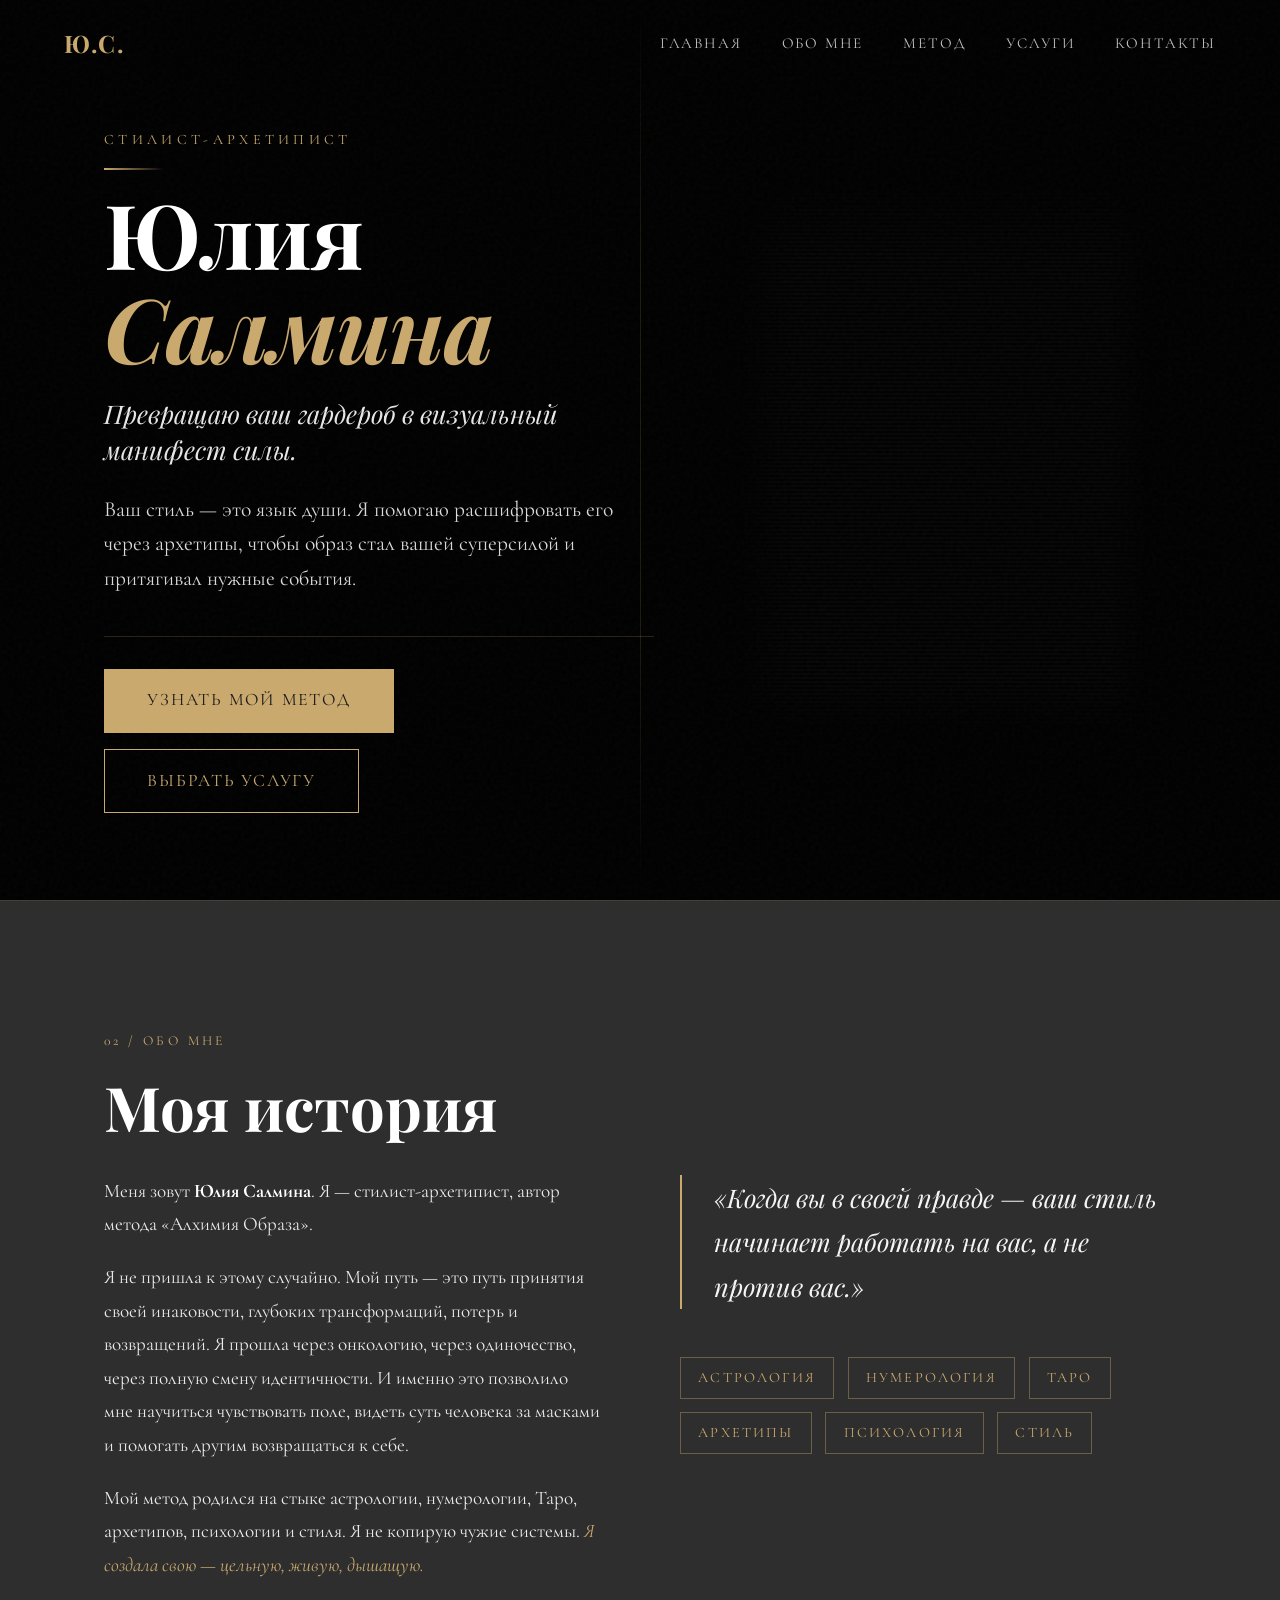
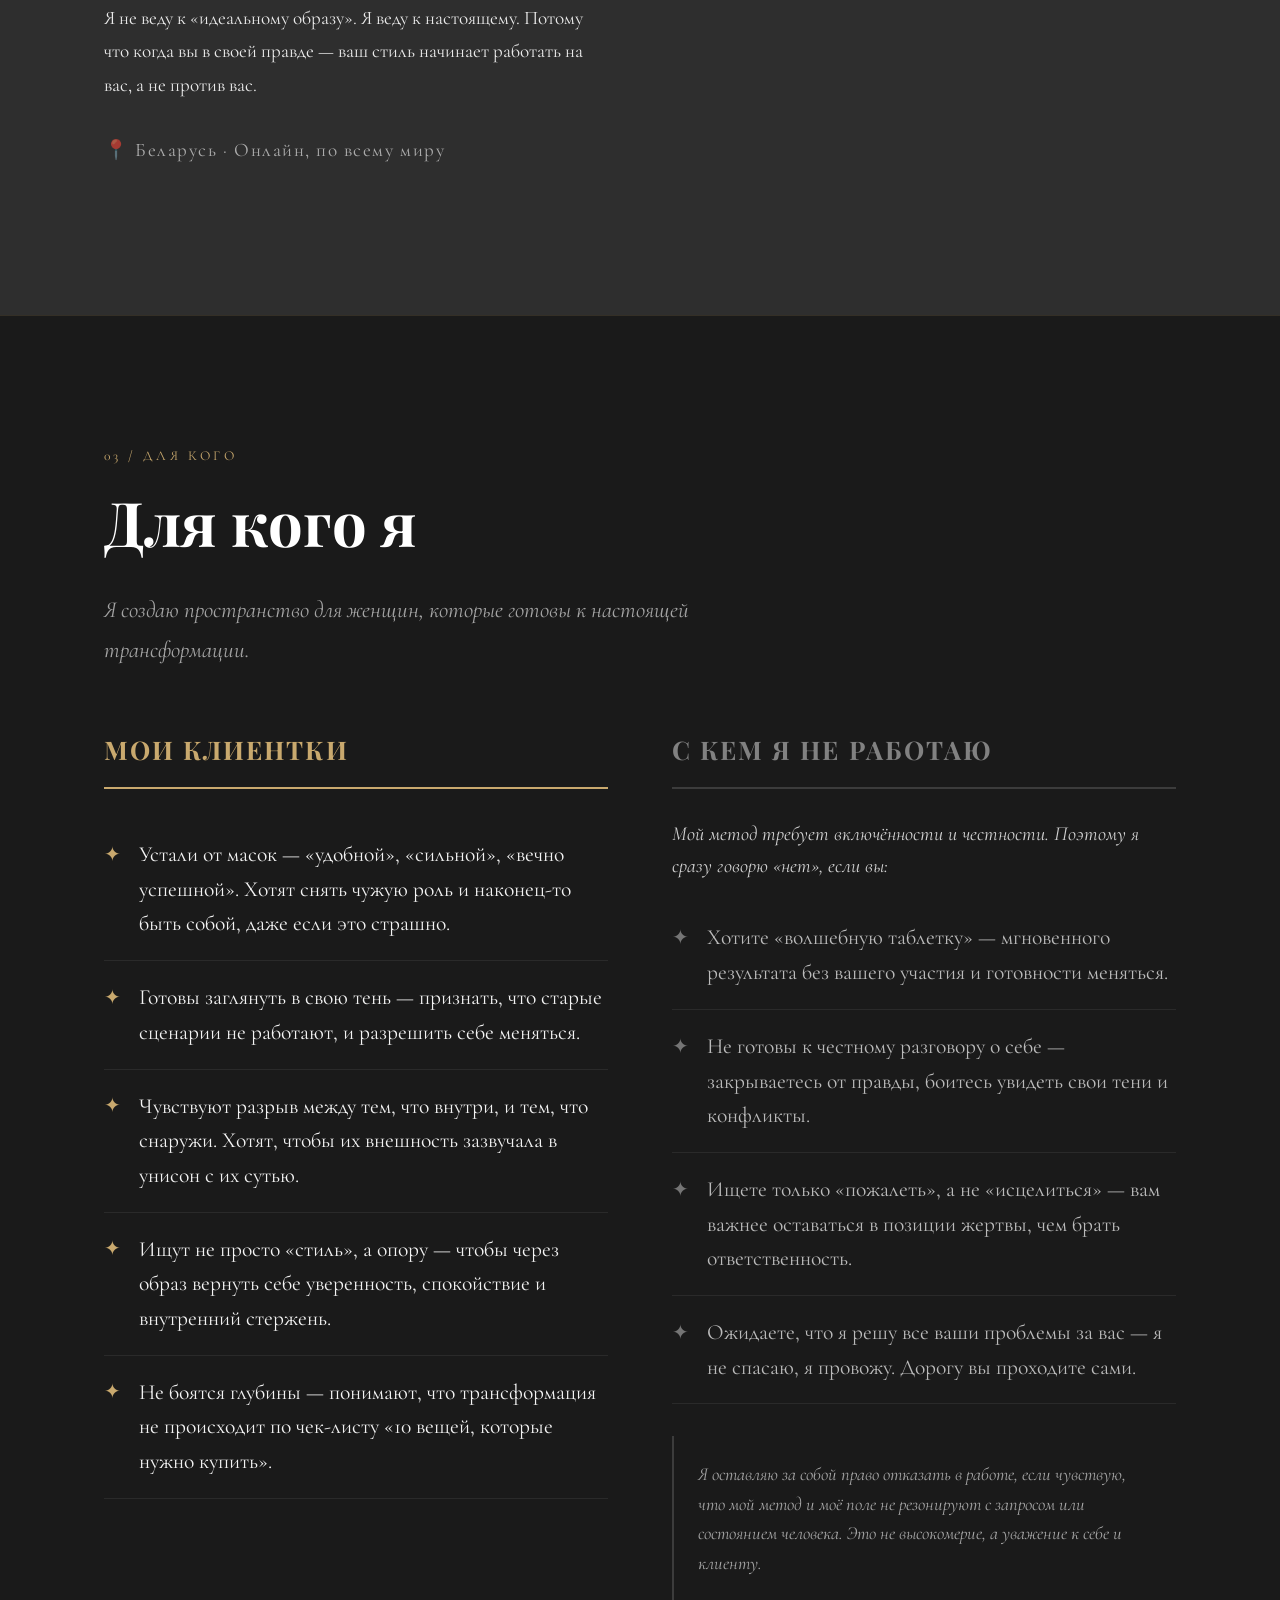
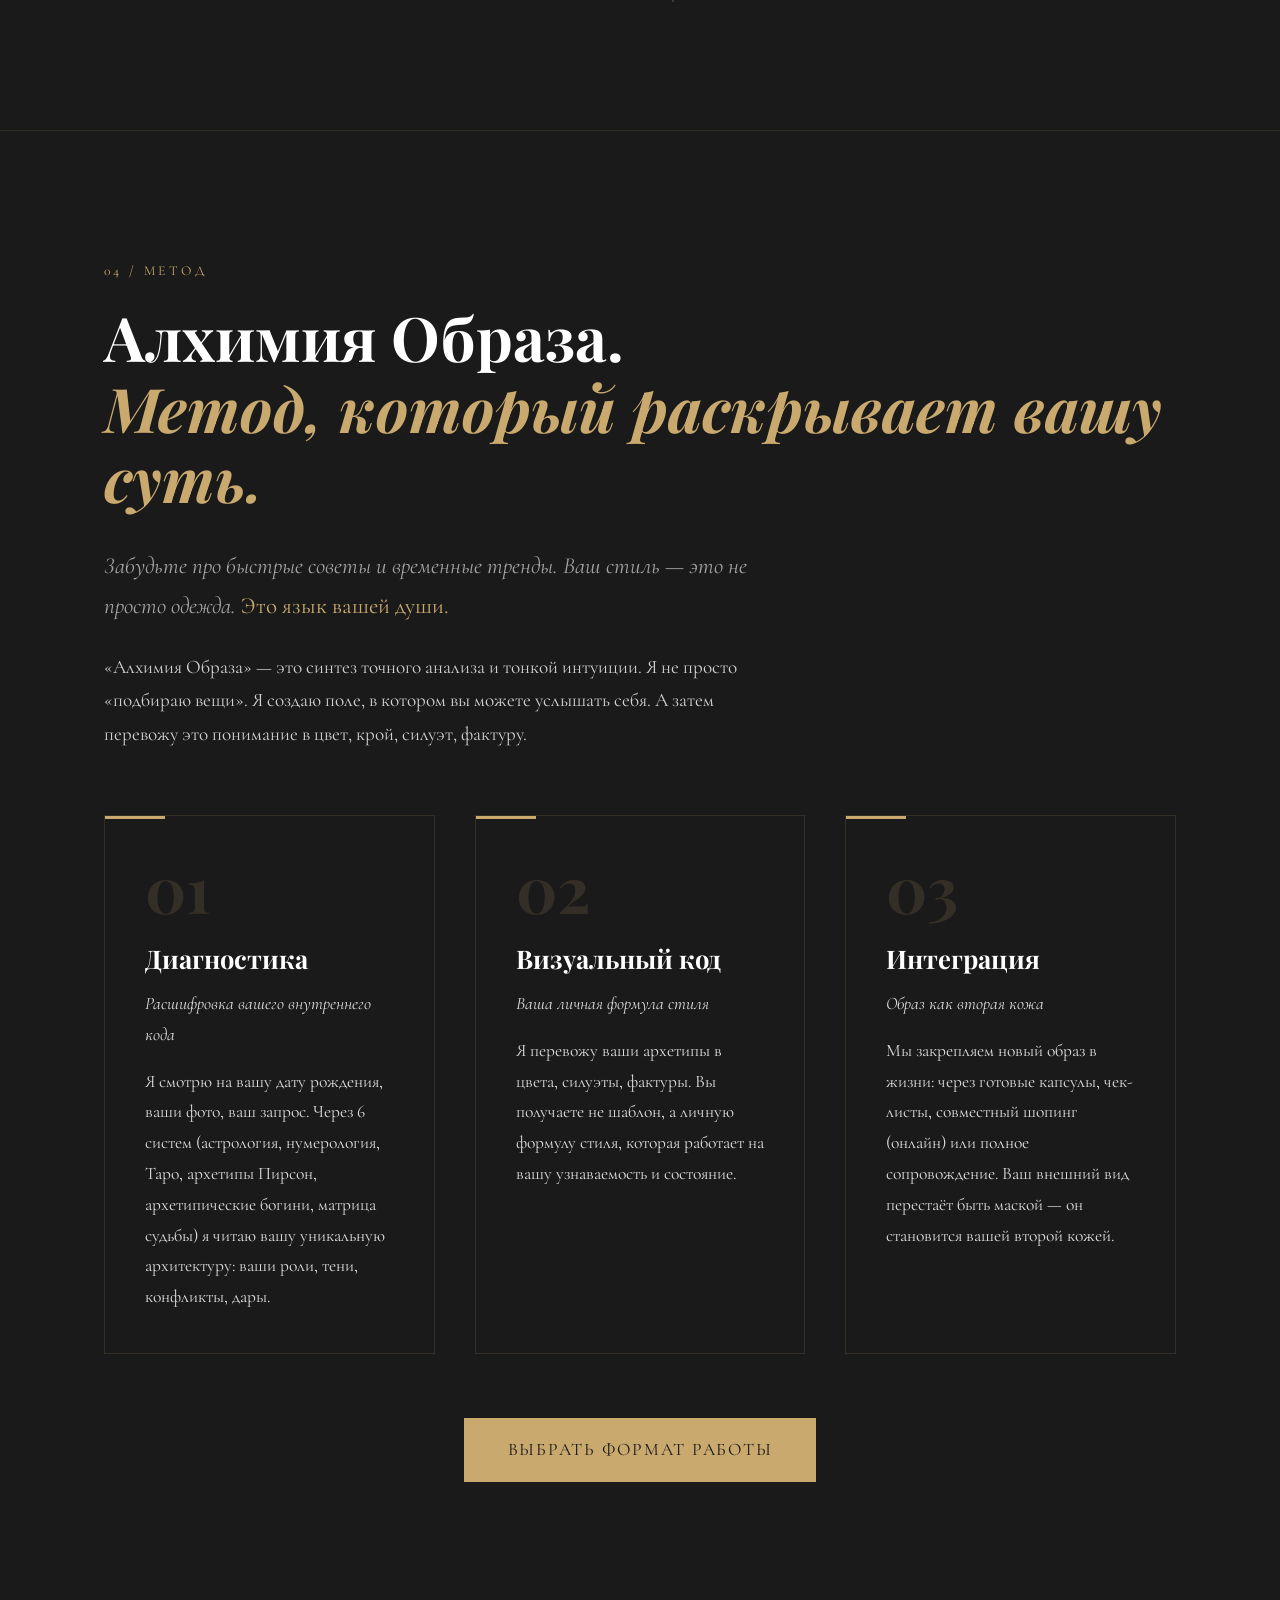
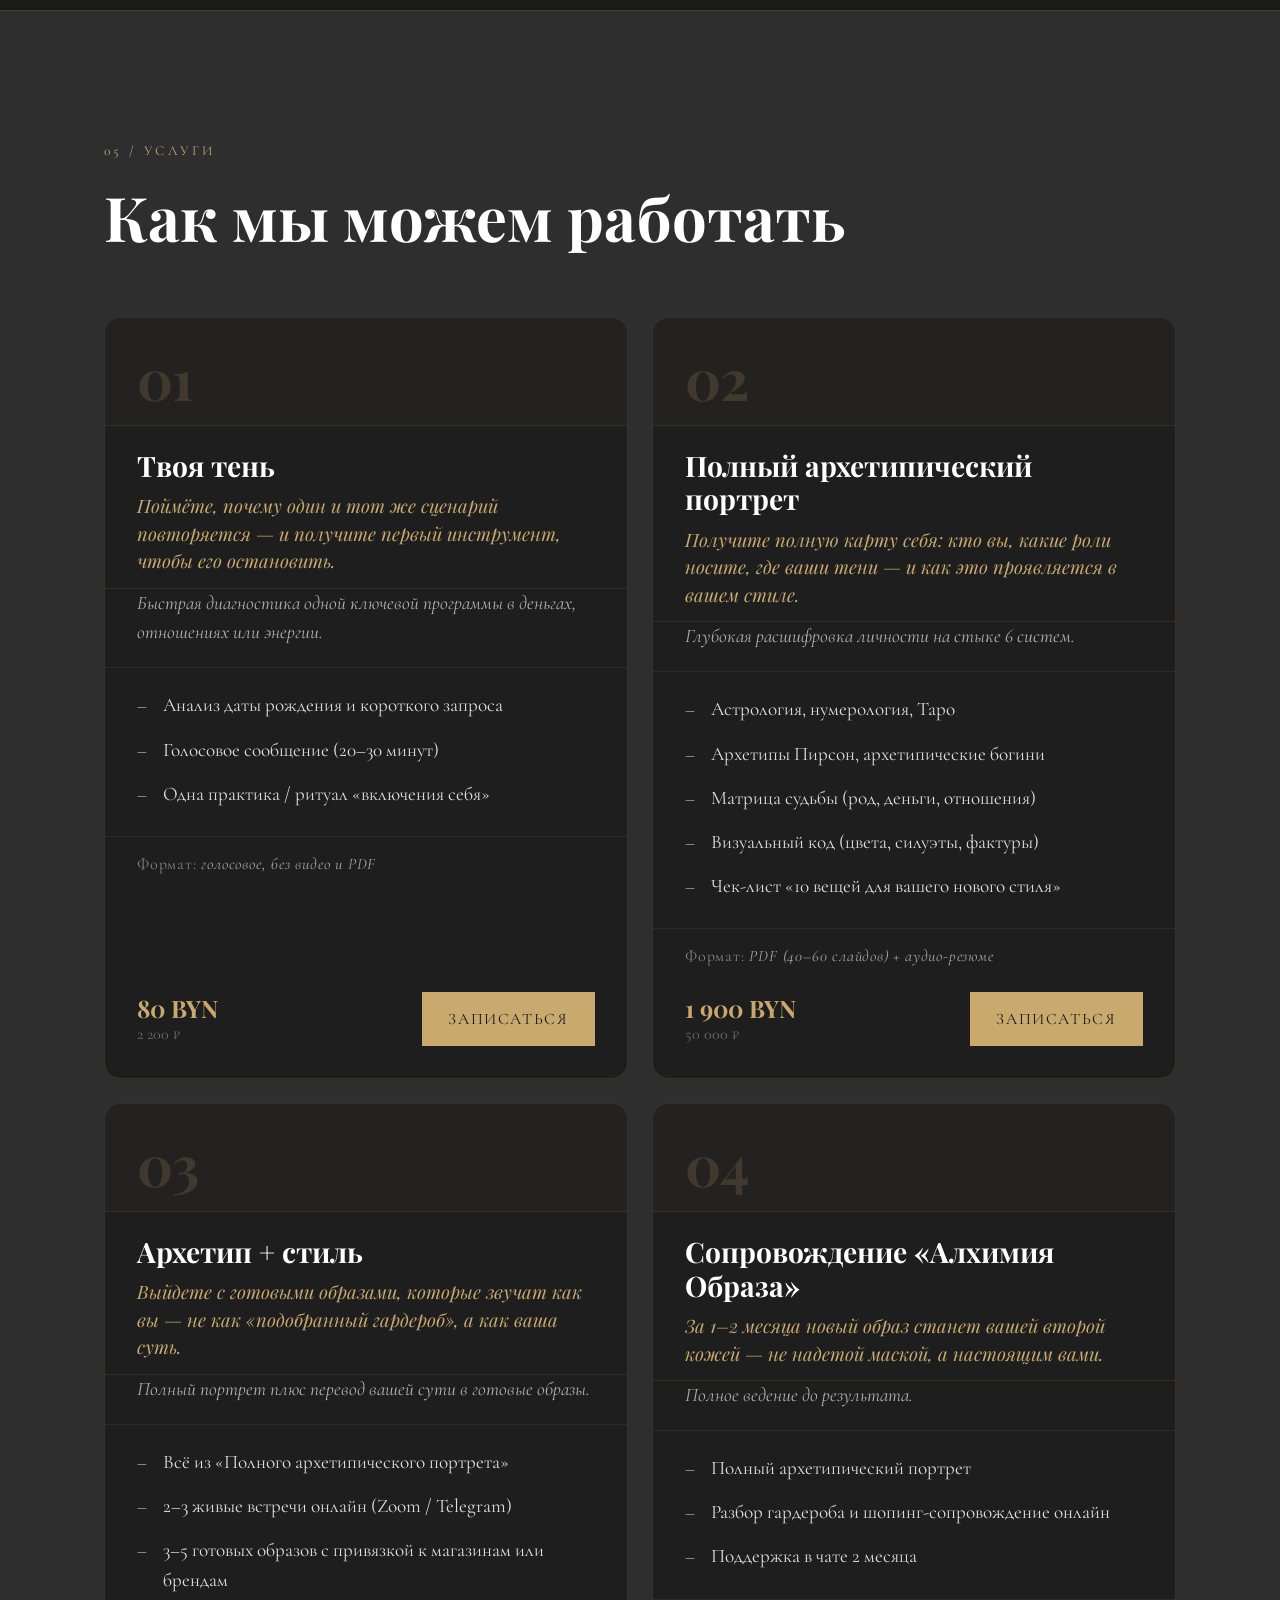
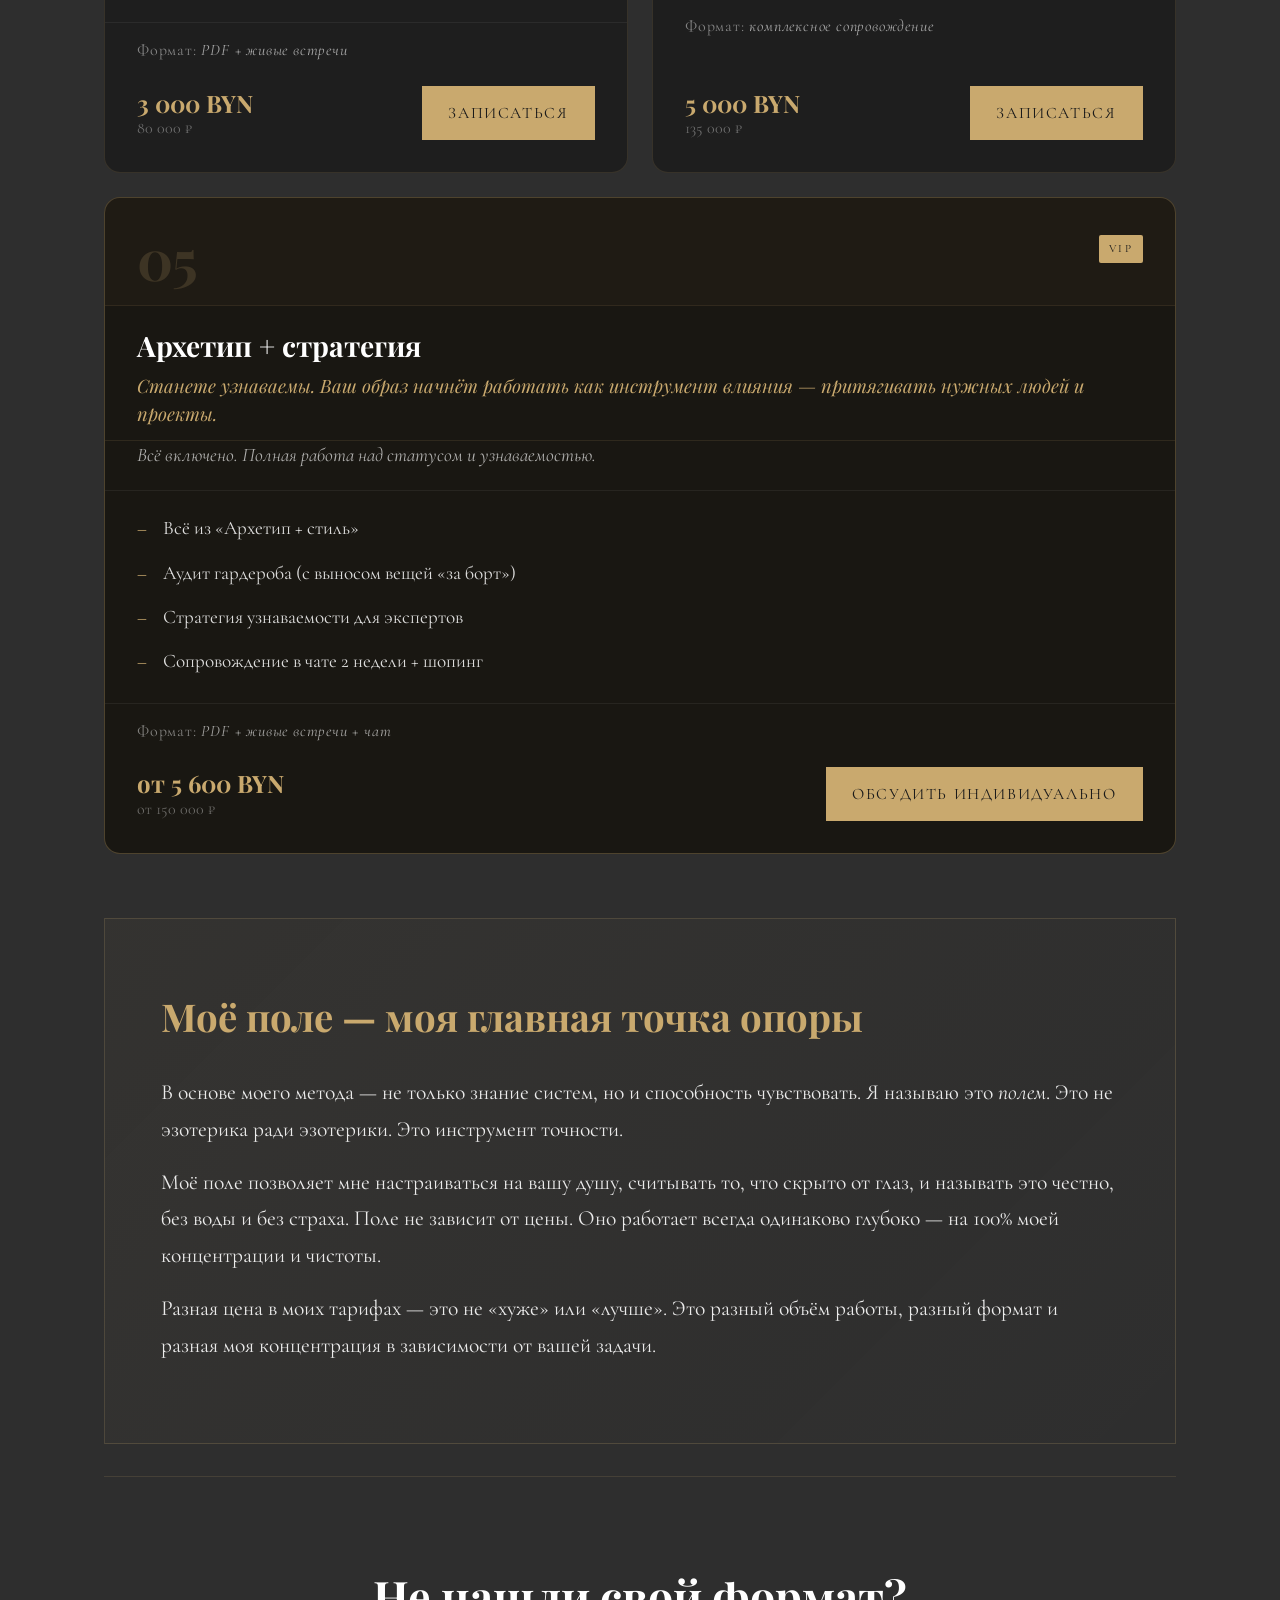
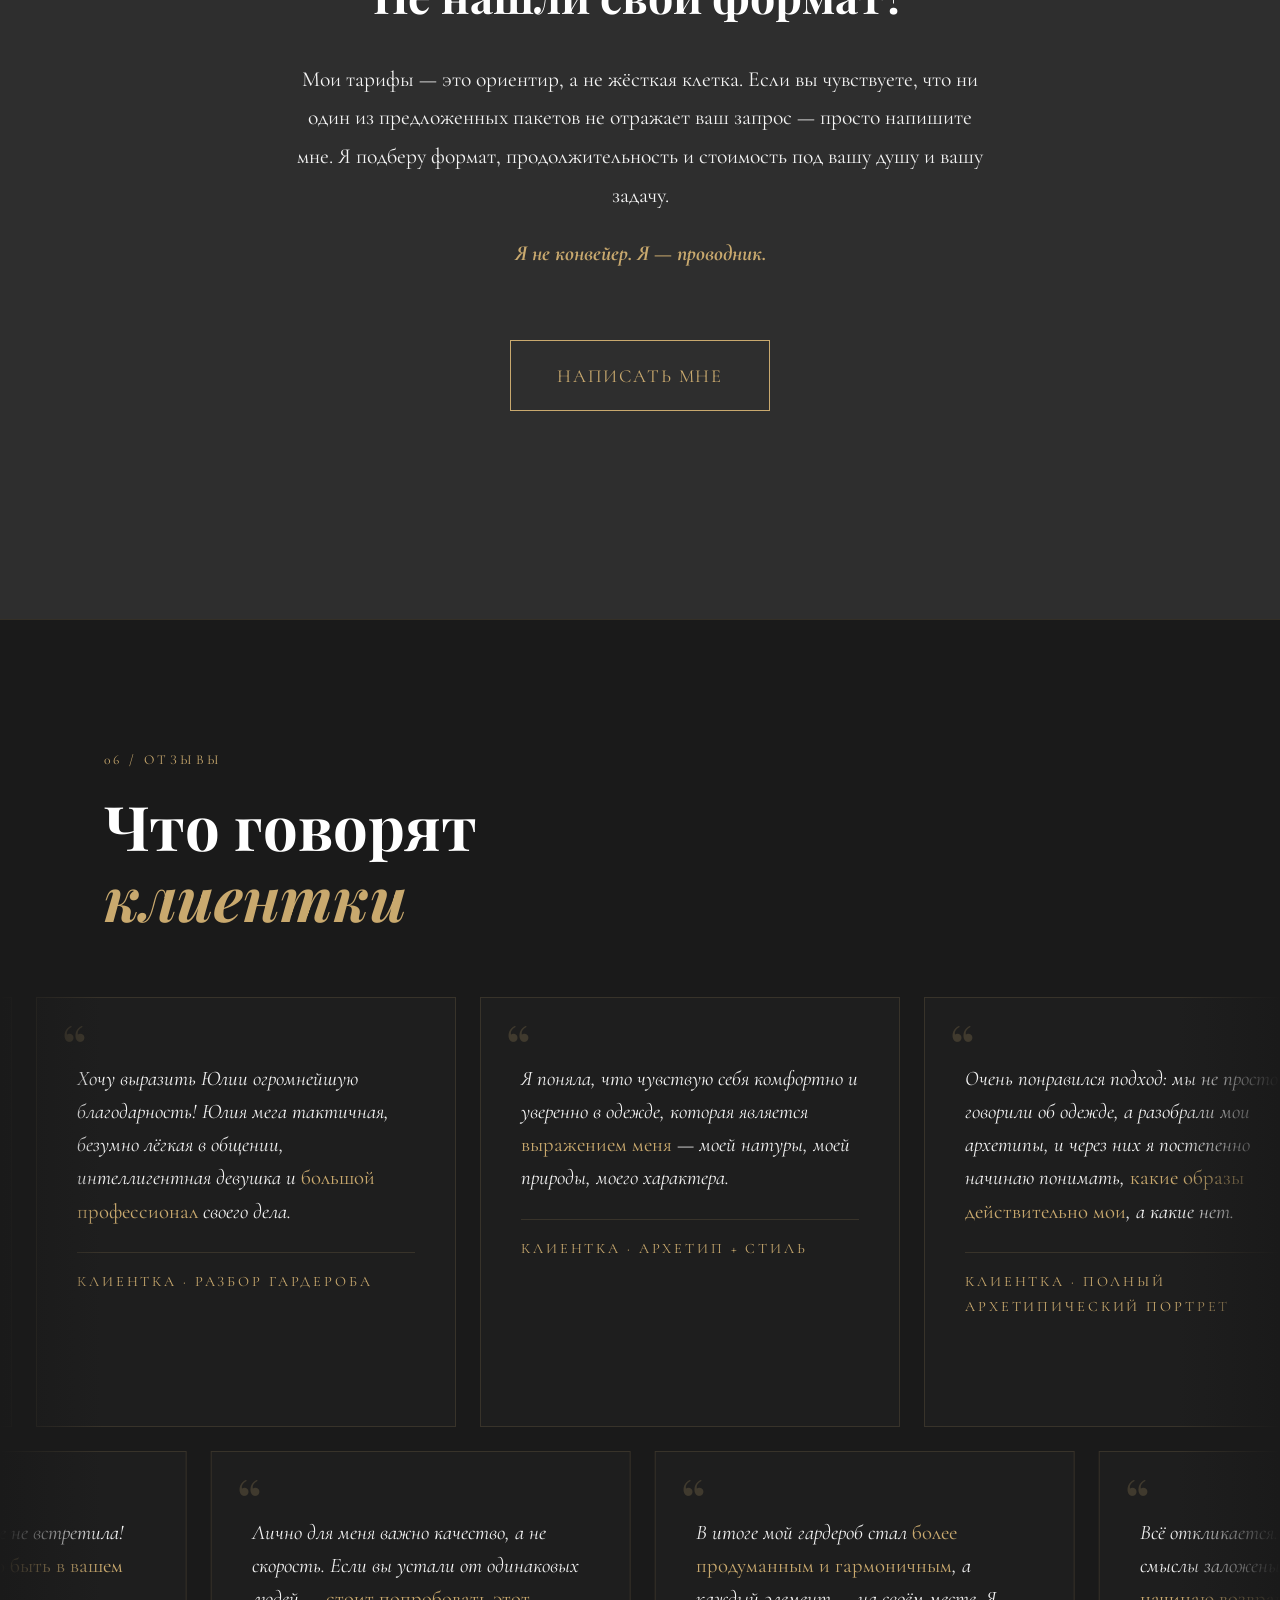
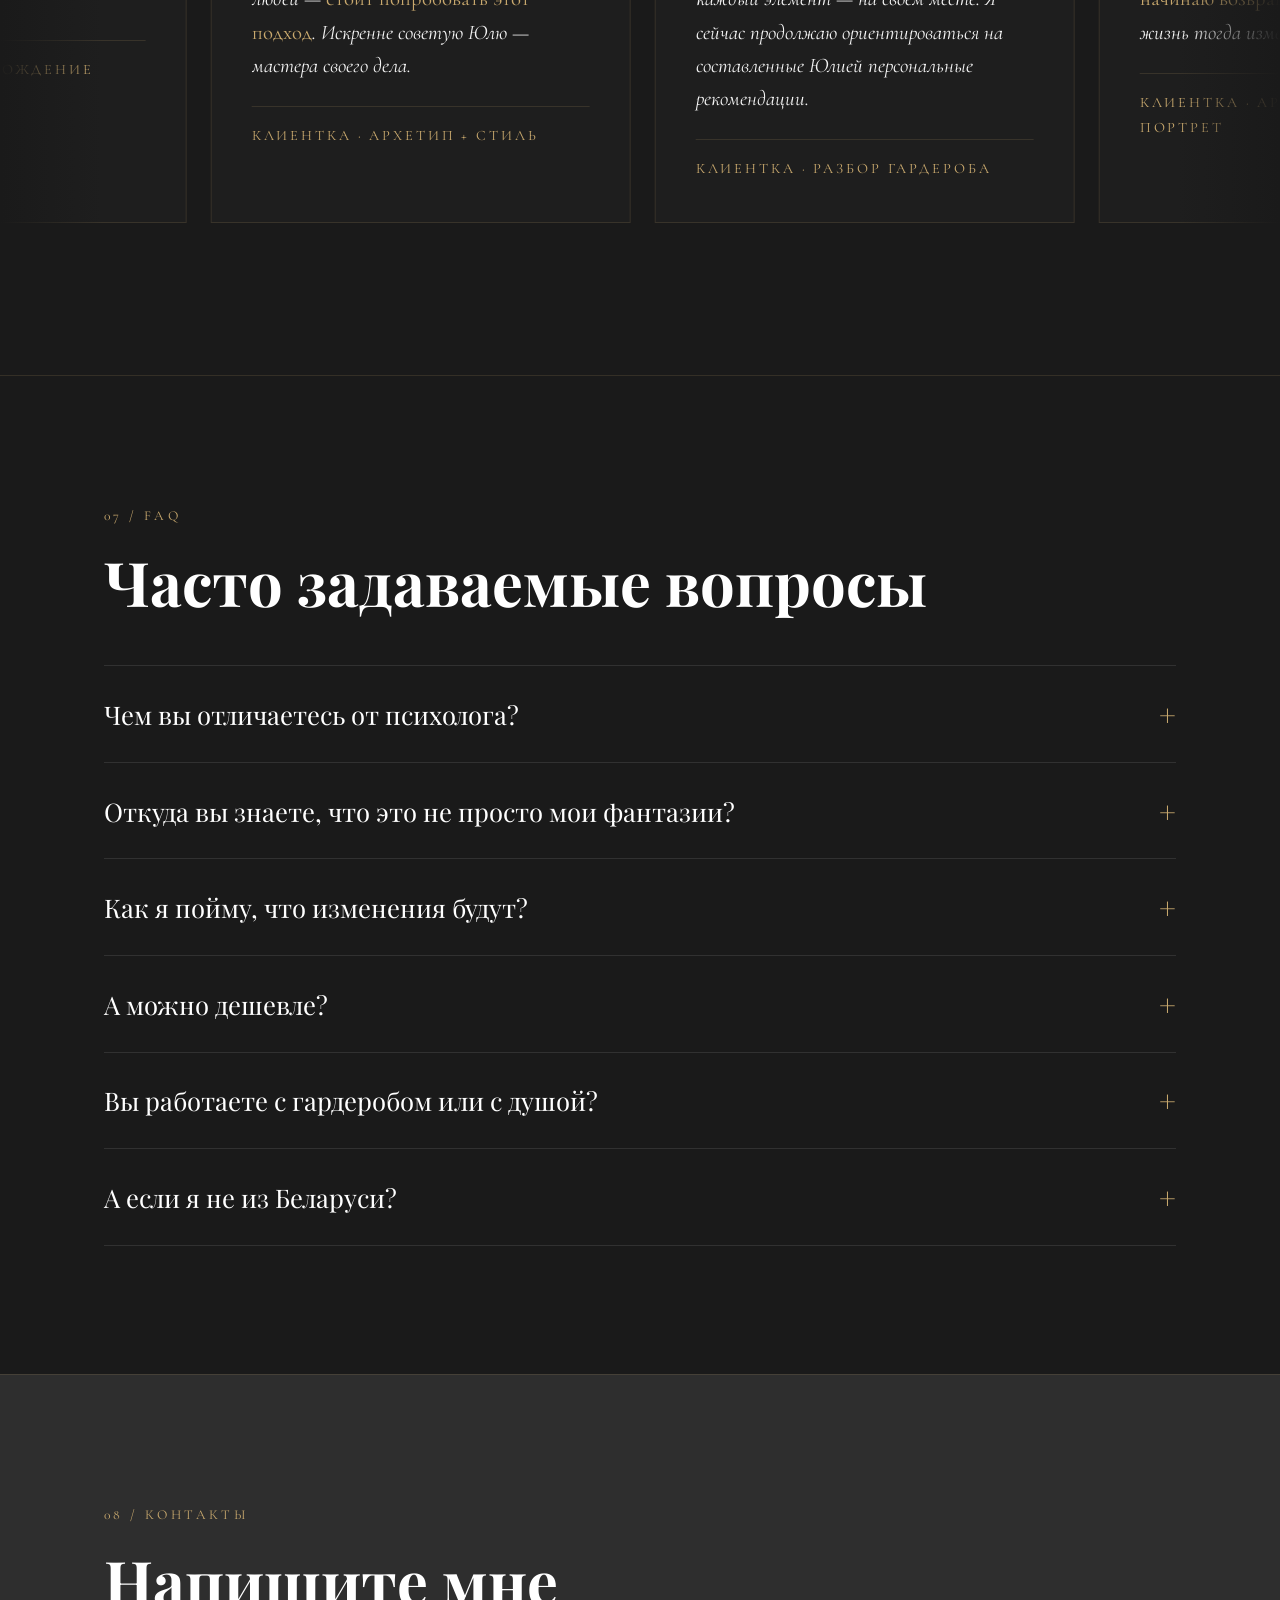
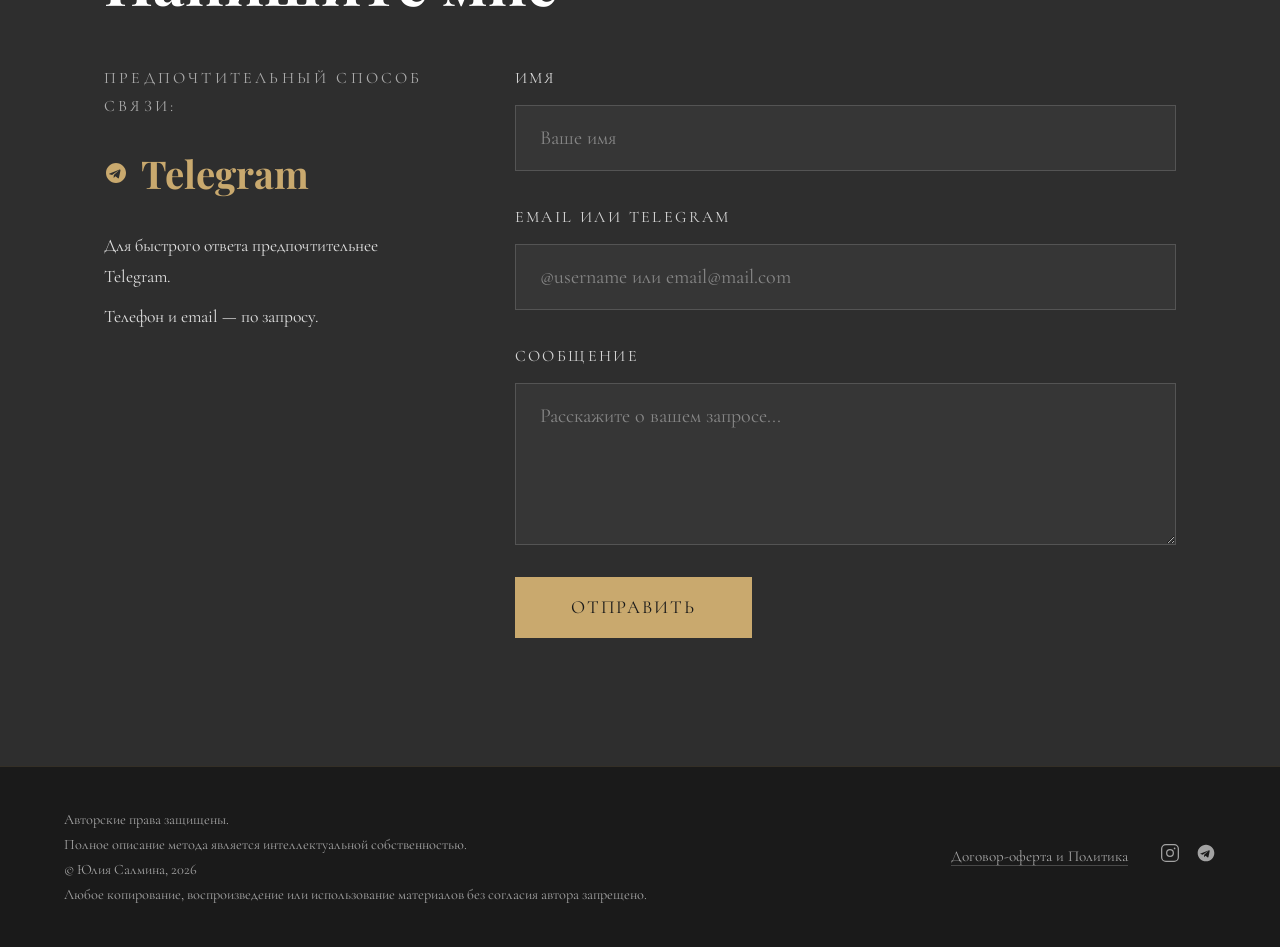
==== commit 12454986: "Add files via upload" ====
--- a/index.html
+++ b/index.html
@@ -4,7 +4,7 @@
   <meta charset="UTF-8" />
   <meta name="viewport" content="width=device-width, initial-scale=1.0" />
   <title>Юлия Салмина — Стилист-архетипист</title>
-  <link rel="stylesheet" href="style (2).css" />
+  <link rel="stylesheet" href="style.css" />
   <link rel="preconnect" href="https://fonts.googleapis.com" />
   <link rel="preconnect" href="https://fonts.gstatic.com" crossorigin />
   <link href="https://fonts.googleapis.com/css2?family=Playfair+Display:ital,wght@0,400;0,700;1,400;1,700&family=Cormorant+Garamond:ital,wght@0,300;0,400;1,300;1,400&display=swap" rel="stylesheet" />
@@ -14,7 +14,6 @@
   <div class="scroll-progress-bar" id="scroll-progress"></div>
 
   <header class="site-header" id="site-header">
-    <div class="header-inner">
     <div class="header-inner">
       <a href="#hero" class="logo">Ю.С.</a>
       <button class="burger" id="burger" aria-label="Меню">
@@ -39,7 +38,7 @@
       <div class="hero-content reveal">
         <p class="hero-eyebrow">Стилист-архетипист</p>
         <h1 class="hero-title">
-          Юлия<br /><em>Салмина.</em>
+          Юлия<br /><em>Салмина</em>
         </h1>
         <p class="hero-sub">Превращаю ваш гардероб в визуальный манифест силы.</p>
         <p class="hero-text">Ваш стиль — это язык души. Я помогаю расшифровать его через архетипы, чтобы образ стал вашей суперсилой и притягивал нужные события.</p>
@@ -169,91 +168,135 @@
         <h2 class="section-title">Как мы можем работать</h2>
       </div>
 
-      <div class="service-cards">
-        <article class="service-card reveal">
-          <div class="card-num">01</div>
-          <div class="card-content">
-            <h3 class="card-title">Твоя тень</h3>
-            <p class="card-desc">Быстрая диагностика одной ключевой программы, которая повторяет один и тот же сценарий в деньгах, отношениях или энергии.</p>
-            <ul class="card-list">
-              <li>Анализ даты рождения и короткого запроса</li>
-              <li>Голосовое сообщение (20–30 минут)</li>
-              <li>Одна практика / ритуал «включения себя»</li>
-            </ul>
-            <p class="card-format">Формат: <em>голосовое, без видео и PDF</em></p>
-            <div class="card-price"><span>80 BYN</span><span class="price-divider">/</span><span>2 200 ₽</span></div>
-            <a href="#contact" class="btn btn-gold card-btn">Записаться</a>
-          </div>
-        </article>
-
-        <article class="service-card reveal">
-          <div class="card-num">02</div>
-          <div class="card-content">
-            <h3 class="card-title">Полный архетипический портрет</h3>
-            <p class="card-desc">Глубокая расшифровка личности на стыке 6 систем. Полная карта себя.</p>
-            <ul class="card-list">
-              <li>Астрология, нумерология, Таро</li>
-              <li>Архетипы Пирсон, архетипические богини</li>
-              <li>Матрица судьбы (род, деньги, отношения)</li>
-              <li>Визуальный код (цвета, силуэты, фактуры)</li>
-              <li>Чек-лист «10 вещей для вашего нового стиля»</li>
-            </ul>
-            <p class="card-format">Формат: <em>PDF (40–60 слайдов) + аудио-резюме</em></p>
-            <div class="card-price"><span>1 900 BYN</span><span class="price-divider">/</span><span>50 000 ₽</span></div>
-            <a href="#contact" class="btn btn-gold card-btn">Записаться</a>
-          </div>
-        </article>
-
-        <article class="service-card reveal">
-          <div class="card-num">03</div>
-          <div class="card-content">
-            <h3 class="card-title">Архетип + стиль</h3>
-            <p class="card-desc">Полный портрет плюс перевод вашей сути в готовые образы.</p>
-            <ul class="card-list">
-              <li>Всё из «Полного архетипического портрета»</li>
-              <li>2–3 живые встречи онлайн (Zoom / Telegram)</li>
-              <li>3–5 готовых образов с привязкой к магазинам или брендам</li>
-            </ul>
-            <p class="card-format">Формат: <em>PDF + живые встречи</em></p>
-            <div class="card-price"><span>3 000 BYN</span><span class="price-divider">/</span><span>80 000 ₽</span></div>
-            <a href="#contact" class="btn btn-gold card-btn">Записаться</a>
-          </div>
-        </article>
-
-        <article class="service-card reveal">
-          <div class="card-num">04</div>
-          <div class="card-content">
-            <h3 class="card-title">Сопровождение «Алхимия Образа»</h3>
-            <p class="card-desc">1–2 месяца полного ведения до результата.</p>
-            <ul class="card-list">
-              <li>Полный архетипический портрет</li>
-              <li>Разбор гардероба и шопинг-сопровождение онлайн</li>
-              <li>Поддержка в чате 2 месяца</li>
-            </ul>
-            <p class="card-format">Формат: <em>комплексное сопровождение</em></p>
-            <div class="card-price"><span>5 000 BYN</span><span class="price-divider">/</span><span>135 000 ₽</span></div>
-            <a href="#contact" class="btn btn-gold card-btn">Записаться</a>
-          </div>
-        </article>
-
-        <article class="service-card service-card--vip reveal">
-          <div class="card-badge">VIP</div>
-          <div class="card-num">05</div>
-          <div class="card-content">
-            <h3 class="card-title">Архетип + стратегия</h3>
-            <p class="card-desc">Всё включено. Полная работа над статусом и узнаваемостью.</p>
-            <ul class="card-list">
-              <li>Всё из «Архетип + стиль»</li>
-              <li>Аудит гардероба (с выносом вещей «за борт»)</li>
-              <li>Стратегия узнаваемости для экспертов</li>
-              <li>Сопровождение в чате 2 недели + шопинг</li>
-            </ul>
-            <p class="card-format">Формат: <em>PDF + живые встречи + чат</em></p>
-            <div class="card-price"><span>от 5 600 BYN</span><span class="price-divider">/</span><span>от 150 000 ₽</span></div>
-            <a href="#contact" class="btn btn-gold card-btn">Обсудить индивидуально</a>
-          </div>
-        </article>
-      </div>
+
+<div class="service-grid">
+
+  <article class="service-card reveal">
+    <div class="card-header">
+      <div class="card-num">01</div>
+    </div>
+    <div class="card-content">
+      <h3 class="card-title">Твоя тень</h3>
+      <p class="card-outcome">Поймёте, почему один и тот же сценарий повторяется — и получите первый инструмент, чтобы его остановить.</p>
+      <p class="card-desc">Быстрая диагностика одной ключевой программы в деньгах, отношениях или энергии.</p>
+      <ul class="card-list">
+        <li>Анализ даты рождения и короткого запроса</li>
+        <li>Голосовое сообщение (20–30 минут)</li>
+        <li>Одна практика / ритуал «включения себя»</li>
+      </ul>
+      <p class="card-format">Формат: <em>голосовое, без видео и PDF</em></p>
+      <div class="card-footer">
+        <div class="card-price">
+          <span>80 BYN</span>
+          <span class="price-secondary">2 200 ₽</span>
+        </div>
+        <a href="#contact" class="btn btn-gold card-btn">Записаться</a>
+      </div>
+    </div>
+  </article>
+
+  <article class="service-card reveal">
+    <div class="card-header">
+      <div class="card-num">02</div>
+    </div>
+    <div class="card-content">
+      <h3 class="card-title">Полный архетипический портрет</h3>
+      <p class="card-outcome">Получите полную карту себя: кто вы, какие роли носите, где ваши тени — и как это проявляется в вашем стиле.</p>
+      <p class="card-desc">Глубокая расшифровка личности на стыке 6 систем.</p>
+      <ul class="card-list">
+        <li>Астрология, нумерология, Таро</li>
+        <li>Архетипы Пирсон, архетипические богини</li>
+        <li>Матрица судьбы (род, деньги, отношения)</li>
+        <li>Визуальный код (цвета, силуэты, фактуры)</li>
+        <li>Чек-лист «10 вещей для вашего нового стиля»</li>
+      </ul>
+      <p class="card-format">Формат: <em>PDF (40–60 слайдов) + аудио-резюме</em></p>
+      <div class="card-footer">
+        <div class="card-price">
+          <span>1 900 BYN</span>
+          <span class="price-secondary">50 000 ₽</span>
+        </div>
+        <a href="#contact" class="btn btn-gold card-btn">Записаться</a>
+      </div>
+    </div>
+  </article>
+
+  <article class="service-card reveal">
+    <div class="card-header">
+      <div class="card-num">03</div>
+    </div>
+    <div class="card-content">
+      <h3 class="card-title">Архетип + стиль</h3>
+      <p class="card-outcome">Выйдете с готовыми образами, которые звучат как вы — не как «подобранный гардероб», а как ваша суть.</p>
+      <p class="card-desc">Полный портрет плюс перевод вашей сути в готовые образы.</p>
+      <ul class="card-list">
+        <li>Всё из «Полного архетипического портрета»</li>
+        <li>2–3 живые встречи онлайн (Zoom / Telegram)</li>
+        <li>3–5 готовых образов с привязкой к магазинам или брендам</li>
+      </ul>
+      <p class="card-format">Формат: <em>PDF + живые встречи</em></p>
+      <div class="card-footer">
+        <div class="card-price">
+          <span>3 000 BYN</span>
+          <span class="price-secondary">80 000 ₽</span>
+        </div>
+        <a href="#contact" class="btn btn-gold card-btn">Записаться</a>
+      </div>
+    </div>
+  </article>
+
+  <article class="service-card reveal">
+    <div class="card-header">
+      <div class="card-num">04</div>
+    </div>
+    <div class="card-content">
+      <h3 class="card-title">Сопровождение «Алхимия Образа»</h3>
+      <p class="card-outcome">За 1–2 месяца новый образ станет вашей второй кожей — не надетой маской, а настоящим вами.</p>
+      <p class="card-desc">Полное ведение до результата.</p>
+      <ul class="card-list">
+        <li>Полный архетипический портрет</li>
+        <li>Разбор гардероба и шопинг-сопровождение онлайн</li>
+        <li>Поддержка в чате 2 месяца</li>
+      </ul>
+      <p class="card-format">Формат: <em>комплексное сопровождение</em></p>
+      <div class="card-footer">
+        <div class="card-price">
+          <span>5 000 BYN</span>
+          <span class="price-secondary">135 000 ₽</span>
+        </div>
+        <a href="#contact" class="btn btn-gold card-btn">Записаться</a>
+      </div>
+    </div>
+  </article>
+
+  <article class="service-card service-card--vip reveal">
+    <div class="card-header">
+      <div class="card-num">05</div>
+      <div class="card-badge">VIP</div>
+    </div>
+    <div class="card-content">
+      <h3 class="card-title">Архетип + стратегия</h3>
+      <p class="card-outcome">Станете узнаваемы. Ваш образ начнёт работать как инструмент влияния — притягивать нужных людей и проекты.</p>
+      <p class="card-desc">Всё включено. Полная работа над статусом и узнаваемостью.</p>
+      <ul class="card-list">
+        <li>Всё из «Архетип + стиль»</li>
+        <li>Аудит гардероба (с выносом вещей «за борт»)</li>
+        <li>Стратегия узнаваемости для экспертов</li>
+        <li>Сопровождение в чате 2 недели + шопинг</li>
+      </ul>
+      <p class="card-format">Формат: <em>PDF + живые встречи + чат</em></p>
+      <div class="card-footer">
+        <div class="card-price">
+          <span>от 5 600 BYN</span>
+          <span class="price-secondary">от 150 000 ₽</span>
+        </div>
+        <a href="#contact" class="btn btn-gold card-btn">Обсудить индивидуально</a>
+      </div>
+    </div>
+  </article>
+
+</div>
+
 
       <div class="field-block reveal">
         <div class="field-block-inner">
@@ -392,7 +435,12 @@
 
   <footer class="site-footer">
     <div class="footer-inner">
-      <p class="footer-copy">© Юлия Салмина, 2026. Метод «Алхимия Образа». Все права защищены.</p>
+      <p class="footer-copy">
+        Авторские права защищены.<br>
+        Полное описание метода является интеллектуальной собственностью.<br>
+        © Юлия Салмина, 2026<br>
+        Любое копирование, воспроизведение или использование материалов без согласия автора запрещено.
+      </p>
       <div class="footer-links">
         <button type="button" class="footer-link" id="btn-legal">Договор-оферта и Политика</button>
         <div class="footer-socials">
@@ -591,7 +639,7 @@
     </div>
   </div>
 
-  <script src="script (1).js"></script>
+  <script src="script.js"></script>
  <script>
   /* ── REVIEWS MARQUEE (ИНТЕРАКТИВНАЯ КАРУСЕЛЬ) ── */
   (function() {
@@ -707,17 +755,12 @@
           pos = prevX + dx;
       });
 
-      // ДОБАВЛЕННЫЙ КОД ДЛЯ КОЛЕСИКА МЫШИ / ТАЧПАДА
+      // Колесико / тачпад — горизонтальный скролл не блокирует вертикальную прокрутку страницы
       rowEl.addEventListener('wheel', (e) => {
-          e.preventDefault(); // Запрещаем прокрутку страницы вниз при скролле отзывов
-          
-          // Определяем, куда крутят колесико: вверх/вниз или влево/вправо
-          const delta = e.deltaX !== 0 ? e.deltaX : e.deltaY;
-          
-          // Сдвигаем позицию. Умножаем на коэффициент для скорости (настройте под себя, если нужно)
-          pos -= delta * 0.8; 
+          if (Math.abs(e.deltaY) > Math.abs(e.deltaX)) return; // вертикальный скролл — не мешаем
+          e.preventDefault();
+          pos -= e.deltaX * 0.8;
       }, { passive: false });
-      // ------------------------------------------
 
       // --- КАСАНИЯ (ТЕЛЕФОН) ---
       rowEl.addEventListener('touchstart', (e) => {
@@ -750,4 +793,4 @@
   })();
   </script>
 </body>
-</html>
+</html>
--- a/style.css
+++ b/style.css
@@ -0,0 +1,724 @@
+/* =============================================
+   ЮЛИЯ САЛМИНА — СТИЛИСТ-АРХЕТИПИСТ
+   style.css
+   ============================================= */
+
+/* ---- RESET & BASE ---- */
+*, *::before, *::after { box-sizing: border-box; margin: 0; padding: 0; }
+
+:root {
+  --black:    #1A1A1A;
+  --black-bg: #000000;
+  --white:    #FFFFFF;
+  --gold:     #C9A96E;
+  --gold-lt:  #dfc28e;
+  --red:      #D90404;
+  --grey:     #2E2E2E;
+  --text-dim: rgba(255,255,255,0.6);
+
+  --ff-serif: 'Playfair Display', Georgia, serif;
+  --ff-body:  'Cormorant Garamond', Georgia, serif;
+
+  --section-pad: clamp(80px, 10vw, 140px);
+  --inner-max: 1200px;
+  --inner-pad: clamp(24px, 5vw, 80px);
+  --transition: 0.35s cubic-bezier(0.4, 0, 0.2, 1);
+}
+
+html { scroll-behavior: smooth; }
+body {
+  background: var(--black);
+  color: var(--white);
+  font-family: var(--ff-body);
+  /* БАЗОВЫЙ ШРИФТ УВЕЛИЧЕН: был 17-20px, стал 18-22px */
+  font-size: clamp(18px, 1.5vw, 22px);
+  line-height: 1.75;
+  overflow-x: hidden;
+  width: 100%;
+}
+
+img { display: block; max-width: 100%; }
+a { color: inherit; text-decoration: none; }
+ul { list-style: none; }
+
+/* ---- UTILITY ---- */
+/* ADDED BORDER FOR SEPARATION */
+.section { 
+  padding: var(--section-pad) 0; 
+  position: relative; 
+  border-top: 1px solid rgba(201,169,110,0.15); 
+}
+.section-inner { max-width: var(--inner-max); margin: 0 auto; padding: 0 var(--inner-pad); }
+
+.section-label { font-family: var(--ff-body); font-size: 0.85rem; letter-spacing: 0.25em; text-transform: uppercase; color: var(--gold); margin-bottom: 1.2rem; }
+.section-title { font-family: var(--ff-serif); font-size: clamp(2.2rem, 4.8vw, 4.2rem); font-weight: 700; line-height: 1.15; margin-bottom: 2rem; word-break: break-word; }
+.section-title em { font-style: italic; color: var(--gold); }
+.section-intro { font-size: clamp(1.25rem, 1.8vw, 1.55rem); font-style: italic; color: var(--text-dim); margin-bottom: 1.5rem; max-width: 700px; }
+.section-intro em { color: var(--gold); font-style: normal; }
+.section-body { max-width: 680px; color: rgba(255,255,255,0.8); margin-bottom: 3rem; font-size: 1.2rem; }
+
+/* ---- BUTTONS ---- */
+.btn {
+  display: inline-block; font-family: var(--ff-body); font-size: 1.1rem; letter-spacing: 0.1em;
+  text-transform: uppercase; padding: 0.9em 2.4em; border: 1.5px solid transparent; cursor: pointer;
+  transition: all var(--transition);
+}
+.btn:hover { transform: translateY(-2px); }
+.btn-gold { background: var(--gold); color: var(--black); border-color: var(--gold); }
+.btn-gold:hover { background: var(--gold-lt); border-color: var(--gold-lt); box-shadow: 0 0 15px rgba(201,169,110,0.3); }
+.btn-outline { background: transparent; color: var(--gold); border-color: var(--gold); }
+.btn-outline:hover { background: rgba(201,169,110,0.1); }
+
+/* ---- REVEAL ANIMATION ---- */
+.js-reveal { opacity: 0; transform: translateY(30px); transition: opacity 0.8s ease, transform 0.8s ease; }
+.js-reveal.visible { opacity: 1; transform: translateY(0); }
+.js-reveal.reveal-delay { transition-delay: 0.25s; }
+
+/* =============================================
+   HEADER / NAV
+   ============================================= */
+.site-header { position: fixed; top: 0; left: 0; right: 0; z-index: 100; padding: 1.4rem var(--inner-pad); display: flex; align-items: center; transition: background var(--transition); }
+.site-header.scrolled { background: rgba(26,26,26,0.95); backdrop-filter: blur(8px); box-shadow: 0 1px 0 rgba(201,169,110,0.15); }
+.header-inner { width: 100%; max-width: var(--inner-max); margin: 0 auto; display: flex; align-items: center; justify-content: space-between; }
+.logo { font-family: var(--ff-serif); font-size: 1.5rem; font-weight: 700; color: var(--gold); letter-spacing: 0.05em; }
+.nav { display: flex; gap: 2.5rem; }
+.nav-link { font-size: 0.95rem; letter-spacing: 0.12em; text-transform: uppercase; color: rgba(255,255,255,0.75); transition: color var(--transition); position: relative; }
+.nav-link::after { content: ''; position: absolute; bottom: -3px; left: 0; width: 0; height: 1px; background: var(--gold); transition: width var(--transition); }
+.nav-link:hover, .nav-link.active { color: var(--gold); }
+.nav-link:hover::after, .nav-link.active::after { width: 100%; }
+
+.burger { display: none; flex-direction: column; gap: 5px; background: none; border: none; cursor: pointer; padding: 4px; z-index: 101; }
+.burger span { display: block; width: 28px; height: 1.5px; background: var(--white); transition: transform var(--transition), opacity var(--transition); }
+.burger.open span:nth-child(1) { transform: translateY(6.5px) rotate(45deg); }
+.burger.open span:nth-child(2) { opacity: 0; }
+.burger.open span:nth-child(3) { transform: translateY(-6.5px) rotate(-45deg); }
+
+/* =============================================
+   HERO (ГОЛОГРАММА)
+   ============================================= */
+.hero {
+  position: relative;
+  background: var(--black-bg);
+  min-height: 100vh;
+  display: flex;
+  align-items: center;
+  justify-content: center;
+  overflow: hidden;
+  padding: 100px 0 60px;
+  border-top: none; 
+}
+
+/* Канвас на фоне */
+#energy { position: absolute; inset: 0; pointer-events: none; z-index: 1; opacity: 0.35; }
+#grain { position: absolute; inset: 0; pointer-events: none; z-index: 2; opacity: 0.03; background-image: url("data:image/svg+xml,%3Csvg viewBox='0 0 256 256' xmlns='http://www.w3.org/2000/svg'%3E%3Cfilter id='n'%3E%3CfeTurbulence type='fractalNoise' baseFrequency='0.9' numOctaves='4'/%3E%3C/filter%3E%3Crect width='256' height='256' filter='url(%23n)' opacity='1'/%3E%3C/svg%3E"); }
+.hero-bg-line { position: absolute; top: 0; bottom: 0; left: 50%; width: 1px; background: linear-gradient(to bottom, transparent, rgba(201,169,110,0.15) 30%, rgba(201,169,110,0.15) 70%, transparent); pointer-events: none; z-index: 3; }
+
+/* Контейнер внутри первого экрана */
+.hero-inner {
+  position: relative;
+  z-index: 10;
+  width: 100%;
+  max-width: var(--inner-max);
+  padding: 0 var(--inner-pad);
+  display: flex;
+  align-items: center;
+  justify-content: space-between;
+  gap: 4rem;
+}
+
+/* Текстовая часть */
+.hero-content { flex: 1; max-width: 550px; }
+.hero-eyebrow { font-size: 0.9rem; letter-spacing: 0.3em; text-transform: uppercase; color: var(--gold); margin-bottom: 1rem; }
+.hero-eyebrow::after { content: ''; display: block; width: 60px; height: 2px; background: linear-gradient(to right, var(--gold), transparent); margin-top: 1rem; }
+
+/* Заголовок оставлен без изменений по вашей просьбе */
+.hero-title { font-family: var(--ff-serif); font-size: clamp(3rem, 7vw, 6rem); font-weight: 700; line-height: 1.05; margin-bottom: 1.4rem; }
+.hero-title em { font-style: italic; color: var(--gold); }
+
+/* УВЕЛИЧЕНО: Подзаголовок и текст на первом экране */
+.hero-sub { font-family: var(--ff-serif); font-size: clamp(1.3rem, 2vw, 1.6rem); font-style: italic; color: rgba(255,255,255,0.9); margin-bottom: 1.5rem; line-height: 1.4; }
+.hero-text { color: rgba(255,255,255,0.85); font-size: 1.35rem; margin-bottom: 2.5rem; line-height: 1.6; }
+.hero-btns { display: flex; flex-wrap: wrap; gap: 1rem; border-top: 1px solid rgba(201,169,110,0.2); padding-top: 2rem; }
+
+/* Блок с видео */
+.hero-visual {
+  position: relative;
+  flex-shrink: 0;
+  width: clamp(280px, 35vw, 480px);
+  aspect-ratio: 3/4;
+  display: flex;
+  align-items: center;
+  justify-content: center;
+  background: transparent; /* Обязательно прозрачный */
+  z-index: 1;
+}
+
+/* Дополнительная завеса поверх — усиливает растворение краёв */
+.hero-visual::after {
+  content: '';
+  position: absolute;
+  inset: 0;
+  background: repeating-linear-gradient(
+    0deg,
+    transparent,
+    transparent 2px,
+    rgba(255, 255, 255, 0.05) 3px,
+    transparent 4px
+  );
+  pointer-events: none;
+  z-index: 6;
+  
+  /* Точно такая же маска, чтобы линии не торчали по углам */
+  -webkit-mask-image: 
+    linear-gradient(to bottom, transparent 0%, black 15%, black 85%, transparent 95%), 
+    linear-gradient(to right, transparent 0%, black 15%, black 85%, transparent 95%);
+  -webkit-mask-composite: source-in;
+  
+  mask-image: 
+    linear-gradient(to bottom, transparent 0%, black 15%, black 85%, transparent 95%), 
+    linear-gradient(to right, transparent 0%, black 15%, black 85%, transparent 95%);
+  mask-composite: intersect;
+}
+
+#video-glow {
+  display: none; /* Отключаем, чтобы он не давал квадратных теней */
+  position: absolute;
+  top: 50%;
+  left: 50%;
+  transform: translate(-50%, -50%);
+  width: 120%; 
+  height: 120%;
+  /* Мягкое золотое свечение на фоне */
+  background: radial-gradient(circle, rgba(201,169,110,0.15) 0%, rgba(201,169,110,0.05) 40%, transparent 70%);
+  border-radius: 50%;
+  filter: blur(40px);
+  pointer-events: none;
+  z-index: -1;
+}
+
+#video-hero {
+  position: absolute;
+  width: 100%;
+  height: 100%;
+  object-fit: cover;
+  mix-blend-mode: screen; 
+  pointer-events: none;
+  
+  filter: contrast(1.15) brightness(1.05) drop-shadow(0 0 15px rgba(201,169,110,0.3));
+
+  /* Буферная зона: маска тает не на 100%, а на 95%, отсекая края рамки */
+  -webkit-mask-image: 
+    linear-gradient(to bottom, transparent 0%, black 15%, black 85%, transparent 95%), 
+    linear-gradient(to right, transparent 0%, black 15%, black 85%, transparent 95%);
+  -webkit-mask-composite: source-in;
+  
+  mask-image: 
+    linear-gradient(to bottom, transparent 0%, black 15%, black 85%, transparent 95%), 
+    linear-gradient(to right, transparent 0%, black 15%, black 85%, transparent 95%);
+  mask-composite: intersect;
+}
+
+
+/* Спутники */
+.sat-label { 
+  display: none; position: absolute; pointer-events: auto; cursor: pointer; text-align: center; z-index: 20; transition: transform 0.2s ease-out; }
+.sat-label .icon { width: 48px; height: 48px; border-radius: 50%; border: 1px solid rgba(201,169,110,0.3); background: rgba(10,10,10,0.7); backdrop-filter: blur(8px); display: flex; align-items: center; justify-content: center; margin: 0 auto 0.4rem; font-size: 1.1rem; color: var(--white); transition: all 0.3s; }
+.sat-label:hover .icon { border-color: var(--gold); box-shadow: 0 0 20px rgba(201,169,110,0.5); transform: scale(1.15); background: rgba(20,20,20,0.9); }
+.sat-label .name { font-family: var(--ff-serif); font-size: 0.65rem; letter-spacing: 0.15em; text-transform: uppercase; color: rgba(255,255,255,0.6); white-space: nowrap; transition: color 0.3s; }
+.sat-label:hover .name { color: var(--gold); }
+
+/* =============================================
+   ABOUT
+   ============================================= */
+.about { background: var(--grey); }
+.about-grid { display: grid; grid-template-columns: 1fr 1fr; gap: 5rem; align-items: start; }
+/* УВЕЛИЧЕНО: Текст обо мне */
+.about-text p { margin-bottom: 1.2rem; color: rgba(255,255,255,0.9); font-size: clamp(1.15rem, 1.5vw, 1.35rem); }
+.about-text strong { color: var(--white); }
+.about-text em { color: var(--gold); font-style: italic; }
+.about-location { margin-top: 2rem; font-size: 1rem; letter-spacing: 0.08em; color: var(--text-dim) !important; }
+.about-quote { font-family: var(--ff-serif); font-size: clamp(1.3rem, 2vw, 1.7rem); font-style: italic; border-left: 2px solid var(--gold); padding-left: 2rem; margin-bottom: 3rem; color: rgba(255,255,255,0.95); }
+.about-systems { display: flex; flex-wrap: wrap; gap: 0.85rem; }
+.system-tag { font-size: 0.9rem; letter-spacing: 0.15em; text-transform: uppercase; border: 1px solid rgba(201,169,110,0.4); color: var(--gold); padding: 0.5em 1.2em; }
+
+/* =============================================
+   FOR WHOM & METHOD
+   ============================================= */
+.forwhom, .method { background: var(--black); }
+.forwhom-grid { display: grid; grid-template-columns: 1fr 1fr; gap: 4rem; margin-top: 3.5rem; align-items: start; }
+
+/* УВЕЛИЧЕНО: Заголовки и списки в блоке "Для кого" */
+.forwhom-heading { font-family: var(--ff-serif); font-size: clamp(1.4rem, 2vw, 1.7rem); font-weight: 700; letter-spacing: 0.08em; text-transform: uppercase; padding-bottom: 1rem; margin-bottom: 1.8rem; border-bottom: 2px solid; }
+.forwhom-heading--yes { color: var(--gold); border-color: var(--gold); }
+.forwhom-heading--no { color: rgba(255,255,255,0.45); border-color: rgba(255,255,255,0.15); }
+
+.forwhom-list { list-style: none; padding: 0; margin: 0; }
+.forwhom-list li { 
+  color: rgba(255,255,255,0.95); 
+  padding: 1.2rem 0 1.2rem 2.2rem; 
+  border-bottom: 1px solid rgba(255,255,255,0.07); 
+  position: relative; 
+  font-size: 1.35rem; /* Значительное увеличение */
+  line-height: 1.6; 
+}
+.forwhom-list li::before { 
+  content: '✦'; 
+  position: absolute; 
+  left: 0; 
+  top: 1.3rem; 
+  color: var(--gold); 
+  font-size: 1.25rem; 
+}
+.forwhom-list--no li { color: rgba(255,255,255,0.7); }
+.forwhom-list--no li::before { color: rgba(255,255,255,0.4); }
+
+.forwhom-no-intro { font-style: italic; color: rgba(255,255,255,0.8); font-size: 1.25rem; margin-bottom: 1.2rem; line-height: 1.6; }
+.forwhom-note { margin-top: 2rem; padding: 1.5rem; border-left: 2px solid rgba(255,255,255,0.15); color: rgba(255,255,255,0.6); font-size: 1.15rem; font-style: italic; line-height: 1.6; }
+
+/* УВЕЛИЧЕНО: Блок Диагностика (Метод) */
+.steps { display: grid; grid-template-columns: repeat(3, 1fr); gap: 2.5rem; margin: 4rem 0; }
+.step { padding: 2.5rem; border: 1px solid rgba(201,169,110,0.15); position: relative; }
+.step::before { content: ''; position: absolute; top: 0; left: 0; width: 60px; height: 3px; background: var(--gold); }
+.step-num { font-family: var(--ff-serif); font-size: 4rem; font-weight: 700; color: rgba(201,169,110,0.15); line-height: 1; margin-bottom: 1rem; }
+.step-title { font-family: var(--ff-serif); font-size: clamp(1.6rem, 2vw, 1.9rem); font-weight: 700; color: var(--white); margin-bottom: 0.5rem; }
+.step-sub { font-style: italic; color: var(--gold); margin-bottom: 1rem; font-size: clamp(1.15rem, 1.4vw, 1.3rem); }
+.step p { color: rgba(255,255,255,0.85); font-size: clamp(1.1rem, 1.3vw, 1.25rem); line-height: 1.75; }
+.method-cta { text-align: center; margin-top: 2rem; }
+
+/* =============================================
+   SERVICES
+   ============================================= */
+.services { background: var(--grey); }
+
+/* --- СЕТКА УСЛУГ --- */
+
+.service-grid {
+  display: grid;
+  grid-template-columns: 1fr 1fr;
+  gap: 1.5rem;
+  margin: 4rem 0;
+}
+
+/* Карточка 05 (VIP) — занимает всю ширину */
+.service-card:last-child {
+  grid-column: 1 / -1;
+}
+
+.service-card {
+  position: relative;
+  border: 1px solid rgba(201,169,110,0.15);
+  border-radius: 16px;
+  background: rgba(20,20,20,0.6);
+  overflow: hidden;
+  display: flex;
+  flex-direction: column;
+  transition: border-color 0.35s ease, box-shadow 0.35s ease, transform 0.35s ease;
+}
+
+.service-card:hover {
+  border-color: rgba(201,169,110,0.5);
+  box-shadow: 0 16px 48px rgba(0,0,0,0.5);
+  transform: translateY(-3px);
+}
+
+.service-card--vip {
+  border-color: rgba(201,169,110,0.3);
+  background: rgba(20,18,12,0.8);
+}
+.service-card--vip:hover {
+  border-color: rgba(201,169,110,0.7);
+  box-shadow: 0 20px 60px rgba(201,169,110,0.08);
+}
+
+/* Шапка карточки с номером */
+.card-header {
+  display: flex;
+  align-items: flex-start;
+  justify-content: space-between;
+  padding: 2rem 2rem 1.2rem;
+  border-bottom: 1px solid rgba(201,169,110,0.1);
+  background: rgba(201,169,110,0.03);
+}
+
+.card-num {
+  font-family: var(--ff-serif);
+  font-size: 3.5rem;
+  font-weight: 700;
+  color: rgba(201,169,110,0.18);
+  line-height: 1;
+  letter-spacing: -0.02em;
+  margin: 0;
+}
+
+.service-card.is-active .card-num { color: rgba(201,169,110,0.35); }
+
+.card-badge {
+  font-family: var(--ff-body);
+  font-size: 0.7rem;
+  letter-spacing: 0.2em;
+  text-transform: uppercase;
+  color: var(--black);
+  background: var(--gold);
+  padding: 0.35em 0.9em;
+  border-radius: 2px;
+  font-weight: 400;
+  align-self: flex-start;
+  margin-top: 0.3rem;
+}
+
+/* Тело карточки */
+.card-content {
+  display: flex;
+  flex-direction: column;
+  gap: 0;
+  flex: 1;
+}
+
+.card-title {
+  font-family: var(--ff-serif);
+  font-size: clamp(1.6rem, 2.2vw, 2rem);
+  font-weight: 700;
+  line-height: 1.2;
+  color: var(--white);
+  padding: 1.4rem 2rem 0.6rem;
+  margin: 0;
+}
+
+.card-desc {
+  font-size: 1.2rem;
+  color: rgba(255,255,255,0.65);
+  line-height: 1.55;
+  padding: 0 2rem 1.2rem;
+  margin: 0;
+  font-style: italic;
+}
+
+.card-list {
+  margin: 0;
+  padding: 1rem 2rem 1.2rem;
+  border-top: 1px solid rgba(255,255,255,0.06);
+  border-bottom: 1px solid rgba(255,255,255,0.06);
+}
+.card-list li {
+  font-size: 1.2rem;
+  padding: 0.45rem 0 0.45rem 1.6rem;
+  line-height: 1.55;
+  color: rgba(255,255,255,0.85);
+  position: relative;
+  border-bottom: none;
+}
+.card-list li:last-child { border-bottom: none; }
+.card-list li::before {
+  content: '–';
+  position: absolute;
+  left: 0;
+  top: 0.45rem;
+  color: var(--gold);
+  font-size: 1.2rem;
+}
+
+.card-format {
+  padding: 0.8rem 2rem 0;
+  margin: 0;
+  font-size: 1rem;
+  color: rgba(255,255,255,0.45);
+  letter-spacing: 0.05em;
+}
+.card-format em { color: rgba(255,255,255,0.6); font-style: italic; }
+
+/* Подвал карточки */
+.card-footer {
+  padding: 1.4rem 2rem 2rem;
+  margin-top: auto;
+  display: flex;
+  align-items: center;
+  justify-content: space-between;
+  gap: 1rem;
+  flex-wrap: wrap;
+}
+
+.card-price {
+  margin: 0;
+  font-family: var(--ff-serif);
+  font-size: 1.5rem;
+  font-weight: 700;
+  color: var(--gold);
+  line-height: 1.2;
+  display: flex;
+  flex-direction: column;
+  gap: 0.1rem;
+}
+
+.card-price .price-secondary {
+  font-size: 1rem;
+  color: rgba(255,255,255,0.35);
+  font-weight: 400;
+  font-family: var(--ff-body);
+}
+
+.price-divider { display: none; }
+
+.card-btn {
+  font-size: 1rem;
+  padding: 0.75em 1.6em;
+  white-space: nowrap;
+  flex-shrink: 0;
+  margin: 0;
+}
+
+/* Результат — главный продающий элемент */
+.card-outcome {
+  font-family: var(--ff-serif);
+  font-size: 1.15rem;
+  font-style: italic;
+  color: var(--gold);
+  line-height: 1.5;
+  padding: 0 2rem 0.8rem;
+  margin: 0;
+  border-bottom: 1px solid rgba(201,169,110,0.12);
+}
+
+/* УВЕЛИЧЕНО: Блок "Мое поле" */
+.field-block { border: 1px solid rgba(201,169,110,0.2); padding: 4rem 3.5rem; margin: 4rem 0 2rem; background: linear-gradient(135deg, rgba(201,169,110,0.04), transparent); }
+.field-block-inner h3 { font-family: var(--ff-serif); font-size: clamp(1.8rem, 3vw, 2.4rem); margin-bottom: 1.5rem; color: var(--gold); }
+.field-block-inner p { font-size: 1.35rem; line-height: 1.7; color: rgba(255,255,255,0.9); margin-bottom: 1rem;}
+
+/* УВЕЛИЧЕНО: Блок "Не нашли формат" */
+.custom-format { text-align: center; padding: 5rem 2rem; border-top: 1px solid rgba(201,169,110,0.15); }
+.custom-format h3 { font-family: var(--ff-serif); font-size: clamp(2rem, 3.5vw, 2.8rem); margin-bottom: 1.5rem; color: var(--white); }
+.custom-format p { color: rgba(255,255,255,0.95); font-size: 1.35rem; line-height: 1.8; max-width: 700px; margin: 0 auto 1.2rem; }
+.custom-format em { color: var(--gold); font-style: italic; font-weight: 700; }
+.custom-format .btn { margin-top: 3rem; font-size: 1.15rem; padding: 1em 2.5em; }
+
+/* =============================================
+   FAQ
+   ============================================= */
+.faq { background: var(--black); }
+.accordion { margin-top: 3rem; border-top: 1px solid rgba(255,255,255,0.1); }
+.accordion-item { border-bottom: 1px solid rgba(255,255,255,0.1); }
+
+/* УВЕЛИЧЕНО: Вопросы FAQ */
+.accordion-trigger { width: 100%; display: flex; justify-content: space-between; align-items: center; padding: 1.8rem 0; background: none; border: none; cursor: pointer; color: var(--white); font-family: var(--ff-serif); font-size: clamp(1.3rem, 2.2vw, 1.6rem); text-align: left; }
+.accordion-trigger[aria-expanded="true"] { color: var(--gold); }
+.accordion-icon { color: var(--gold); transition: transform 0.3s; flex-shrink: 0; margin-left: 1rem; font-size: 1.8rem;}
+.accordion-trigger[aria-expanded="true"] .accordion-icon { transform: rotate(45deg); }
+.accordion-panel { overflow: hidden; max-height: 0; transition: max-height 0.4s ease, padding 0.4s ease; padding-bottom: 0; }
+.accordion-panel.open { max-height: 600px; padding-bottom: 1.5rem; }
+.accordion-panel p { color: rgba(255,255,255,0.85); font-size: 1.2rem; line-height: 1.7; }
+
+/* =============================================
+   CONTACT
+   ============================================= */
+.contact { background: var(--grey); }
+.contact-grid { display: grid; grid-template-columns: 1fr 2fr; gap: 5rem; margin-top: 3rem; align-items: start; }
+.contact-preferred { font-size: 1rem; letter-spacing: 0.2em; text-transform: uppercase; color: var(--text-dim); margin-bottom: 1.2rem; }
+.contact-tg { display: inline-flex; align-items: center; gap: 0.8rem; font-family: var(--ff-serif); font-size: clamp(1.8rem, 4vw, 2.4rem); font-weight: 700; color: var(--gold); margin-bottom: 1.5rem; transition: color var(--transition); word-break: break-word;}
+.contact-tg:hover { color: var(--gold-lt); }
+.contact-note { color: rgba(255,255,255,0.85); font-size: 1.1rem; margin-bottom: 0.6rem; }
+
+.contact-form { display: flex; flex-direction: column; gap: 2rem; }
+.form-group { display: flex; flex-direction: column; gap: 0.8rem; }
+.form-group label { font-size: 1rem; letter-spacing: 0.15em; text-transform: uppercase; color: rgba(255,255,255,0.8); }
+.form-group input, .form-group textarea { background: rgba(255,255,255,0.04); border: 1px solid rgba(255,255,255,0.15); color: var(--white); font-family: var(--ff-body); font-size: 1.25rem; padding: 1em 1.2em; width: 100%; transition: border-color var(--transition); resize: vertical; }
+.form-group input:focus, .form-group textarea:focus { outline: none; border-color: var(--gold); background: rgba(255,255,255,0.08); }
+.form-group input::placeholder, .form-group textarea::placeholder { color: rgba(255,255,255,0.4); }
+.contact-form .btn { align-self: flex-start; font-size: 1.15rem; padding: 1em 3em; }
+.form-success { display: none; font-style: italic; color: var(--gold); font-size: 1.15rem; }
+.form-success.show { display: block; }
+
+/* =============================================
+   FOOTER
+   ============================================= */
+.site-footer { background: var(--black); border-top: 1px solid rgba(201,169,110,0.15); padding: 2.5rem var(--inner-pad); }
+.footer-inner { max-width: var(--inner-max); margin: 0 auto; display: flex; justify-content: space-between; align-items: center; color: var(--text-dim); font-size: 0.9rem; flex-wrap: wrap; gap: 1.5rem; }
+.footer-links { display: flex; gap: 2rem; align-items: center; }
+.footer-socials { display: flex; gap: 1rem; }
+.social-icon { color: var(--text-dim); transition: color 0.3s; }
+.social-icon:hover { color: var(--gold); }
+
+/* =============================================
+   REVIEWS (ОТЗЫВЫ) 
+   ============================================= */
+.reviews { background: var(--black); overflow: hidden; padding: var(--section-pad) 0; }
+.reviews-header { max-width: var(--inner-max); margin: 0 auto; padding: 0 var(--inner-pad); margin-bottom: 4rem; }
+
+.reviews-track-wrap { position: relative; overflow: hidden; }
+.reviews-track-wrap::before, .reviews-track-wrap::after { content: ''; position: absolute; top: 0; bottom: 0; width: clamp(40px, 8vw, 140px); z-index: 2; pointer-events: none; }
+.reviews-track-wrap::before { left: 0; background: linear-gradient(to right, var(--black), transparent); }
+.reviews-track-wrap::after  { right: 0; background: linear-gradient(to left, var(--black), transparent); }
+
+.reviews-row { 
+  display: flex; 
+  gap: 1.5rem; 
+  margin-bottom: 1.5rem; 
+  width: max-content; 
+  cursor: grab; /* Курсор "лапка" */
+  user-select: none; /* Запрещаем случайное выделение текста при перетаскивании */
+  -webkit-user-select: none;
+}
+.reviews-row:active { cursor: grabbing; } /* Зажатая лапка при перетаскивании */
+
+.review-card { flex-shrink: 0; width: clamp(280px, 80vw, 420px); border: 1px solid rgba(201,169,110,0.15); background: rgba(255,255,255,0.02); padding: 2.5rem; position: relative; transition: border-color 0.3s, background 0.3s; }
+.review-card:hover { border-color: rgba(201,169,110,0.4); background: rgba(201,169,110,0.04); }
+.review-card::before { content: '\201C'; font-family: var(--ff-serif); font-size: 4rem; line-height: 1; color: rgba(201,169,110,0.2); position: absolute; top: 1rem; left: 1.5rem; }
+
+/* УВЕЛИЧЕНО: Отзывы */
+.review-text { font-family: var(--ff-body); font-size: clamp(1.3rem, 1.6vw, 1.6rem); color: rgba(255,255,255,0.95); line-height: 1.6; margin-top: 1.5rem; font-style: italic; }
+.review-text em { color: var(--gold); font-style: normal; }
+.review-author { margin-top: 1.5rem; padding-top: 1rem; border-top: 1px solid rgba(201,169,110,0.15); font-size: 0.9rem; letter-spacing: 0.2em; text-transform: uppercase; color: var(--gold); }
+
+/* =============================================
+   LEGAL MODAL
+   ============================================= */
+.legal-modal { position: fixed; inset: 0; z-index: 2000; display: flex; align-items: center; justify-content: center; visibility: hidden; opacity: 0; transition: 0.3s; }
+.legal-modal.show { visibility: visible; opacity: 1; }
+.legal-modal-overlay { position: absolute; inset: 0; background: rgba(0,0,0,0.8); backdrop-filter: blur(5px); }
+.legal-modal-dialog { position: relative; width: 100%; max-width: 900px; height: 85vh; background: var(--black); border: 1px solid rgba(201,169,110,0.3); border-radius: 8px; z-index: 10; margin: 20px; display: flex; flex-direction: column; overflow: hidden; }
+.legal-modal-close { position: absolute; top: 15px; right: 20px; background: none; border: none; color: var(--text-dim); font-size: 1.5rem; cursor: pointer; transition: 0.3s; z-index: 20; }
+.legal-modal-close:hover { color: var(--gold); }
+.legal-modal-header { padding: 30px 40px 0; border-bottom: 1px solid rgba(201,169,110,0.2); }
+.legal-modal-header h2 { font-family: var(--ff-serif); font-size: 2rem; color: var(--gold); margin-bottom: 5px; }
+.legal-modal-header p { color: var(--text-dim); font-size: 0.9rem; margin-bottom: 20px; }
+.legal-tabs { display: flex; gap: 20px; overflow-x: auto; }
+.legal-tab { background: none; border: none; border-bottom: 2px solid transparent; color: var(--text-dim); font-family: var(--ff-body); font-size: 1rem; padding: 10px 0; cursor: pointer; transition: 0.3s; text-transform: uppercase; letter-spacing: 0.1em; white-space: nowrap; }
+.legal-tab.active { color: var(--gold); border-bottom-color: var(--gold); }
+.legal-modal-body { padding: 30px 40px; overflow-y: auto; flex: 1; }
+.doc-panel { display: none; }
+.doc-panel.active { display: block; }
+.doc-title { font-family: var(--ff-serif); font-size: 1.5rem; color: var(--gold); margin-bottom: 0.3rem; }
+.doc-meta { font-size: 0.8rem; letter-spacing: 0.12em; color: var(--text-dim); margin-bottom: 2rem; text-transform: uppercase; }
+.doc-section { margin-bottom: 2rem; padding-bottom: 2rem; border-bottom: 1px solid rgba(255,255,255,0.07); }
+.doc-section:last-child { border-bottom: none; padding-bottom: 0; }
+.doc-section h3 { font-family: var(--ff-serif); font-size: 1.15rem; font-weight: 700; color: var(--gold); margin-bottom: 1rem; }
+.doc-section p { color: rgba(255,255,255,0.8); margin-bottom: 0.8rem; font-size: 1rem; line-height: 1.6; }
+.doc-section ul { padding-left: 1.5rem; margin-bottom: 0.8rem; }
+.doc-section li { color: rgba(255,255,255,0.8); margin-bottom: 0.4rem; }
+.doc-notice { border: 1px solid rgba(201,169,110,0.3); background: rgba(201,169,110,0.04); padding: 1.5rem; margin-bottom: 2rem; }
+.doc-notice p { color: rgba(255,255,255,0.85); margin: 0; }
+.doc-notice strong { color: var(--gold); }
+.requisites { background: rgba(255,255,255,0.03); border-left: 2px solid var(--gold); padding: 1.5rem; margin-top: 1rem; }
+.requisites p { margin-bottom: 0.3rem; }
+.service-item { border: 1px solid rgba(201,169,110,0.12); padding: 1.5rem; margin-bottom: 1.2rem; background: rgba(255,255,255,0.015); }
+.service-item h4 { font-family: var(--ff-serif); font-size: 1.1rem; color: var(--white); margin-bottom: 0.5rem; }
+.service-item .price { color: var(--gold); font-family: var(--ff-serif); font-size: 1rem; font-weight: 700; margin-top: 0.5rem; }
+button.footer-link { background: none; border: none; cursor: pointer; padding: 0; font-family: inherit; font-size: 0.95rem; color: var(--text-dim); border-bottom: 1px solid rgba(255,255,255,0.2); transition: 0.3s; }
+button.footer-link:hover { color: var(--gold); border-color: var(--gold); }
+
+/* =============================================
+   RESPONSIVE (АДАПТИВ ДЛЯ ВСЕХ УСТРОЙСТВ)
+   ============================================= */
+/* =============================================
+   SCROLL PROGRESS BAR (Индикатор прокрутки)
+   ============================================= */
+.scroll-progress-bar {
+  position: fixed;
+  top: 0;
+  left: 0;
+  width: 0%; /* Изначально ширина 0 */
+  height: 3px; /* Толщина золотой линии */
+  background: var(--gold);
+  z-index: 9999; /* Поверх абсолютно всего */
+  pointer-events: none; /* Чтобы не мешала кликать */
+  transition: width 0.1s ease-out; /* Легкая плавность при скролле */
+}
+@media (max-width: 1024px) {
+  .hero-inner { gap: 2rem; }
+  .hero-visual { width: 40vw; }
+}
+
+@media (max-width: 960px) {
+  .hero-inner { flex-direction: column; text-align: center; margin-top: 40px; }
+  .hero-content { margin: 0 auto; }
+  .hero-btns { justify-content: center; }
+  .hero-visual { margin: 0 auto; width: min(100%, 420px); max-height: 56vw; }
+  .hero-bg-line { display: none; }
+  
+  .about-grid, .forwhom-grid, .steps, .contact-grid { grid-template-columns: 1fr; gap: 3rem; }
+  .forwhom-heading, .step-title, .about-text { text-align: left; }
+  .forwhom-list li { font-size: 1.15rem; }
+}
+
+@media (max-width: 720px) {
+
+  .service-grid { grid-template-columns: 1fr; }
+  .service-card:last-child { grid-column: auto; }
+  .card-header { padding: 1.5rem 1.5rem 1rem; }
+  .card-title { padding: 1.2rem 1.5rem 0.5rem; }
+  .card-outcome { padding: 0 1.5rem 0.8rem; }
+  .card-desc { padding: 0 1.5rem 1rem; }
+  .card-list { padding: 0.8rem 1.5rem 1rem; }
+  .card-format { padding: 0.6rem 1.5rem 0; }
+  .card-footer { padding: 1.2rem 1.5rem 1.5rem; flex-wrap: wrap; gap: 1rem; }
+  .card-btn { width: 100%; text-align: center; }
+
+  .burger { display: flex; z-index: 200; position: relative; }
+  
+  .site-header.menu-open {
+    backdrop-filter: none !important;
+    background: transparent !important;
+    box-shadow: none !important;
+  }
+
+  .nav { 
+    position: fixed; 
+    top: 0; left: 0; right: 0; bottom: 0; 
+    height: 100vh;
+    width: 100vw;
+    background: var(--black); 
+    flex-direction: column; 
+    align-items: center; 
+    justify-content: center; 
+    gap: 2.5rem; 
+    transform: translateX(100%); 
+    transition: transform var(--transition); 
+    z-index: 150; 
+  }
+  .nav.open { transform: translateX(0); }
+  .nav-link { font-size: 1.6rem; text-align: center; display: block; }
+  
+  .service-cards { grid-template-columns: 1fr; }
+  
+  .footer-inner { flex-direction: column; gap: 1.5rem; text-align: center; justify-content: center; align-items: center; }
+  .footer-links { flex-direction: column; align-items: center; gap: 1.5rem; }
+  
+  .legal-modal-dialog { height: 95vh; margin: 10px; }
+  .legal-modal-header { padding: 20px 20px 0; }
+  .legal-modal-body { padding: 20px; }
+}
+
+
+
+/* Настройки для мобильных телефонов */
+@media (max-width: 480px) {
+  :root {
+    --inner-pad: 20px;
+    --section-pad: 60px;
+  }
+  
+  .hero { padding-top: 100px; }
+  
+  .hero-btns { flex-direction: column; width: 100%; gap: 1rem; }
+  .btn { width: 100%; text-align: center; }
+  
+  .about-quote { padding-left: 1.2rem; margin-bottom: 2rem; }
+  
+  .step { padding: 2.5rem 1.5rem; }
+  .step p { font-size: 1rem; }
+  .step-sub { font-size: 1rem; }
+  .service-card { border-radius: 12px; }
+  .card-footer { flex-direction: column; align-items: flex-start; }
+  .card-btn { width: 100%; text-align: center; }
+  
+  .field-block { padding: 3rem 1.5rem; margin: 2rem 0; }
+  .custom-format { padding: 4rem 1.5rem; }
+  
+  .contact-tg { font-size: 1.8rem; word-break: break-all; }
+  .form-group input, .form-group textarea { padding: 1em 1.2em; font-size: 1.2rem; }
+  .contact-form .btn { padding: 1em 0; width: 100%; }
+  
+  .review-card { padding: 2rem 1.5rem; width: 90vw; }
+  .review-card::before { font-size: 3rem; top: 0.5rem; left: 1rem; }
+  
+  .doc-section { margin-bottom: 1.5rem; padding-bottom: 1.5rem; }
+  .service-item { padding: 1.2rem; }
+}
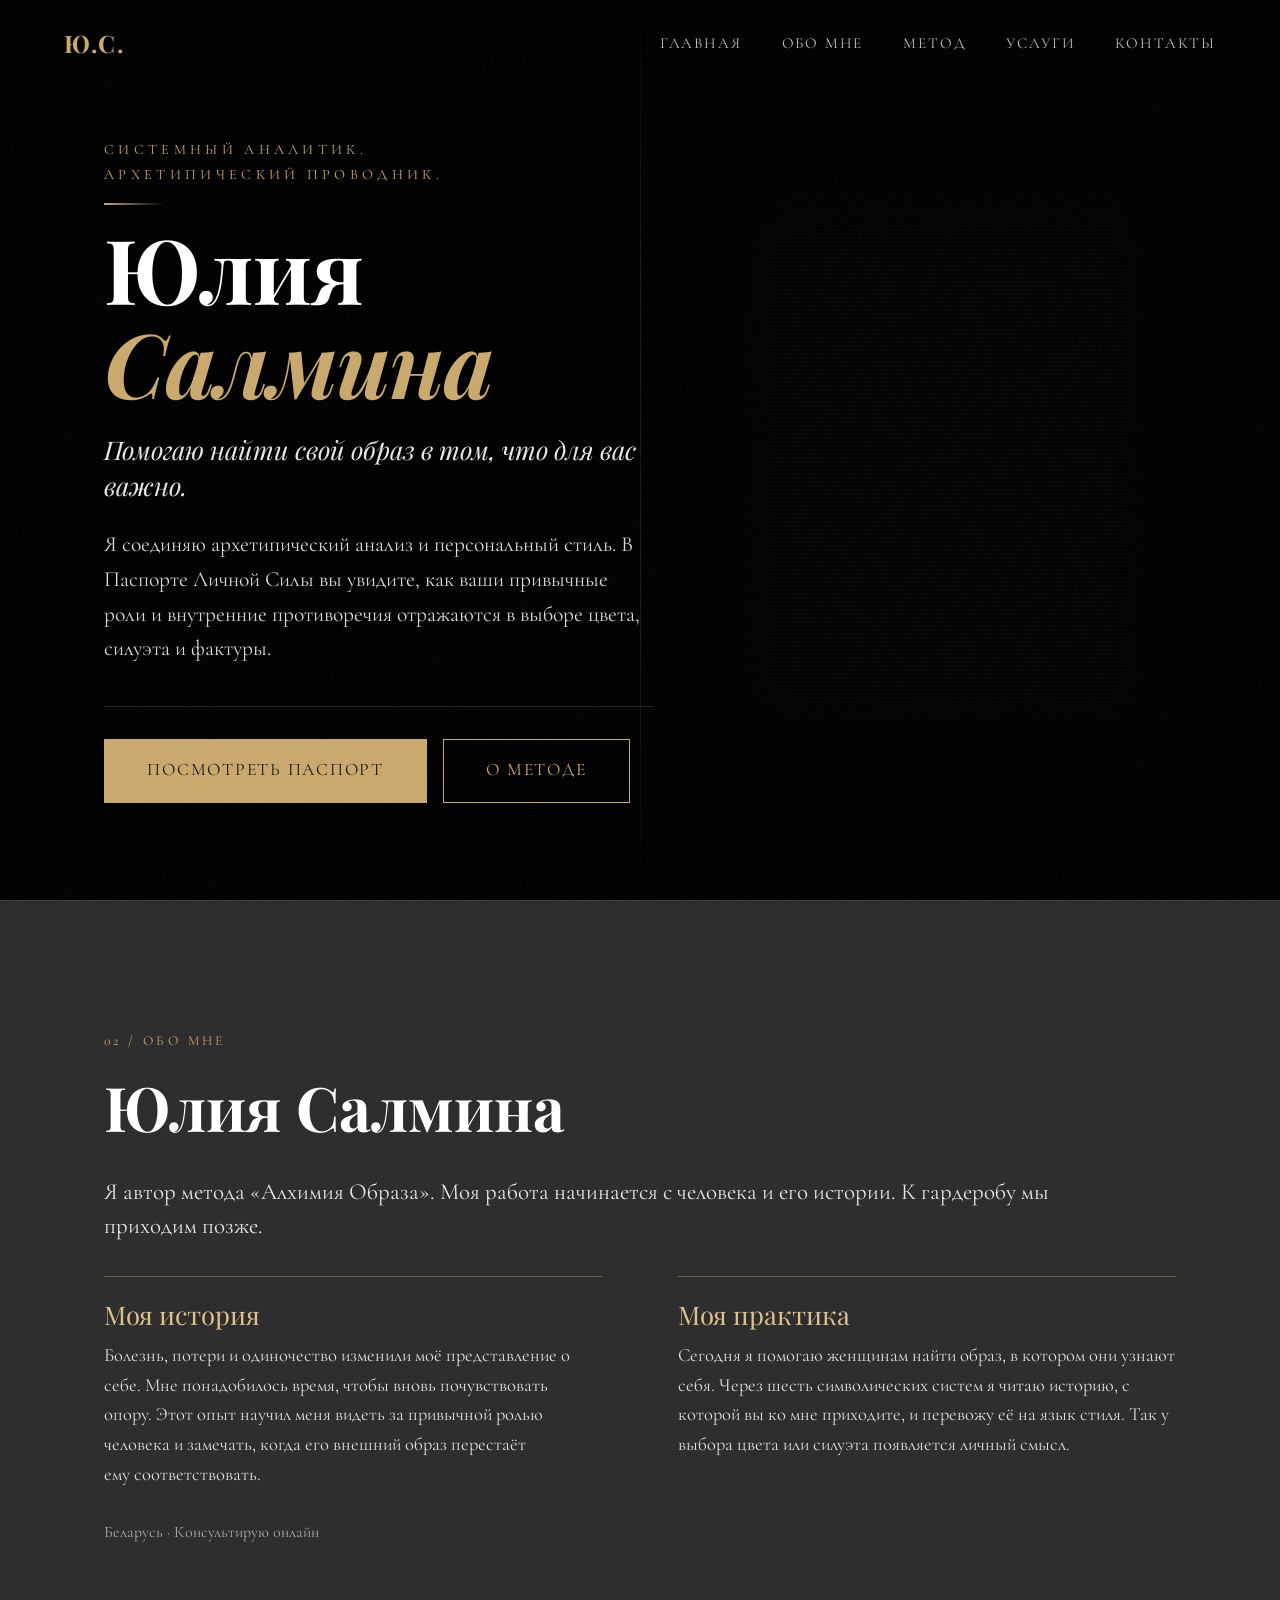
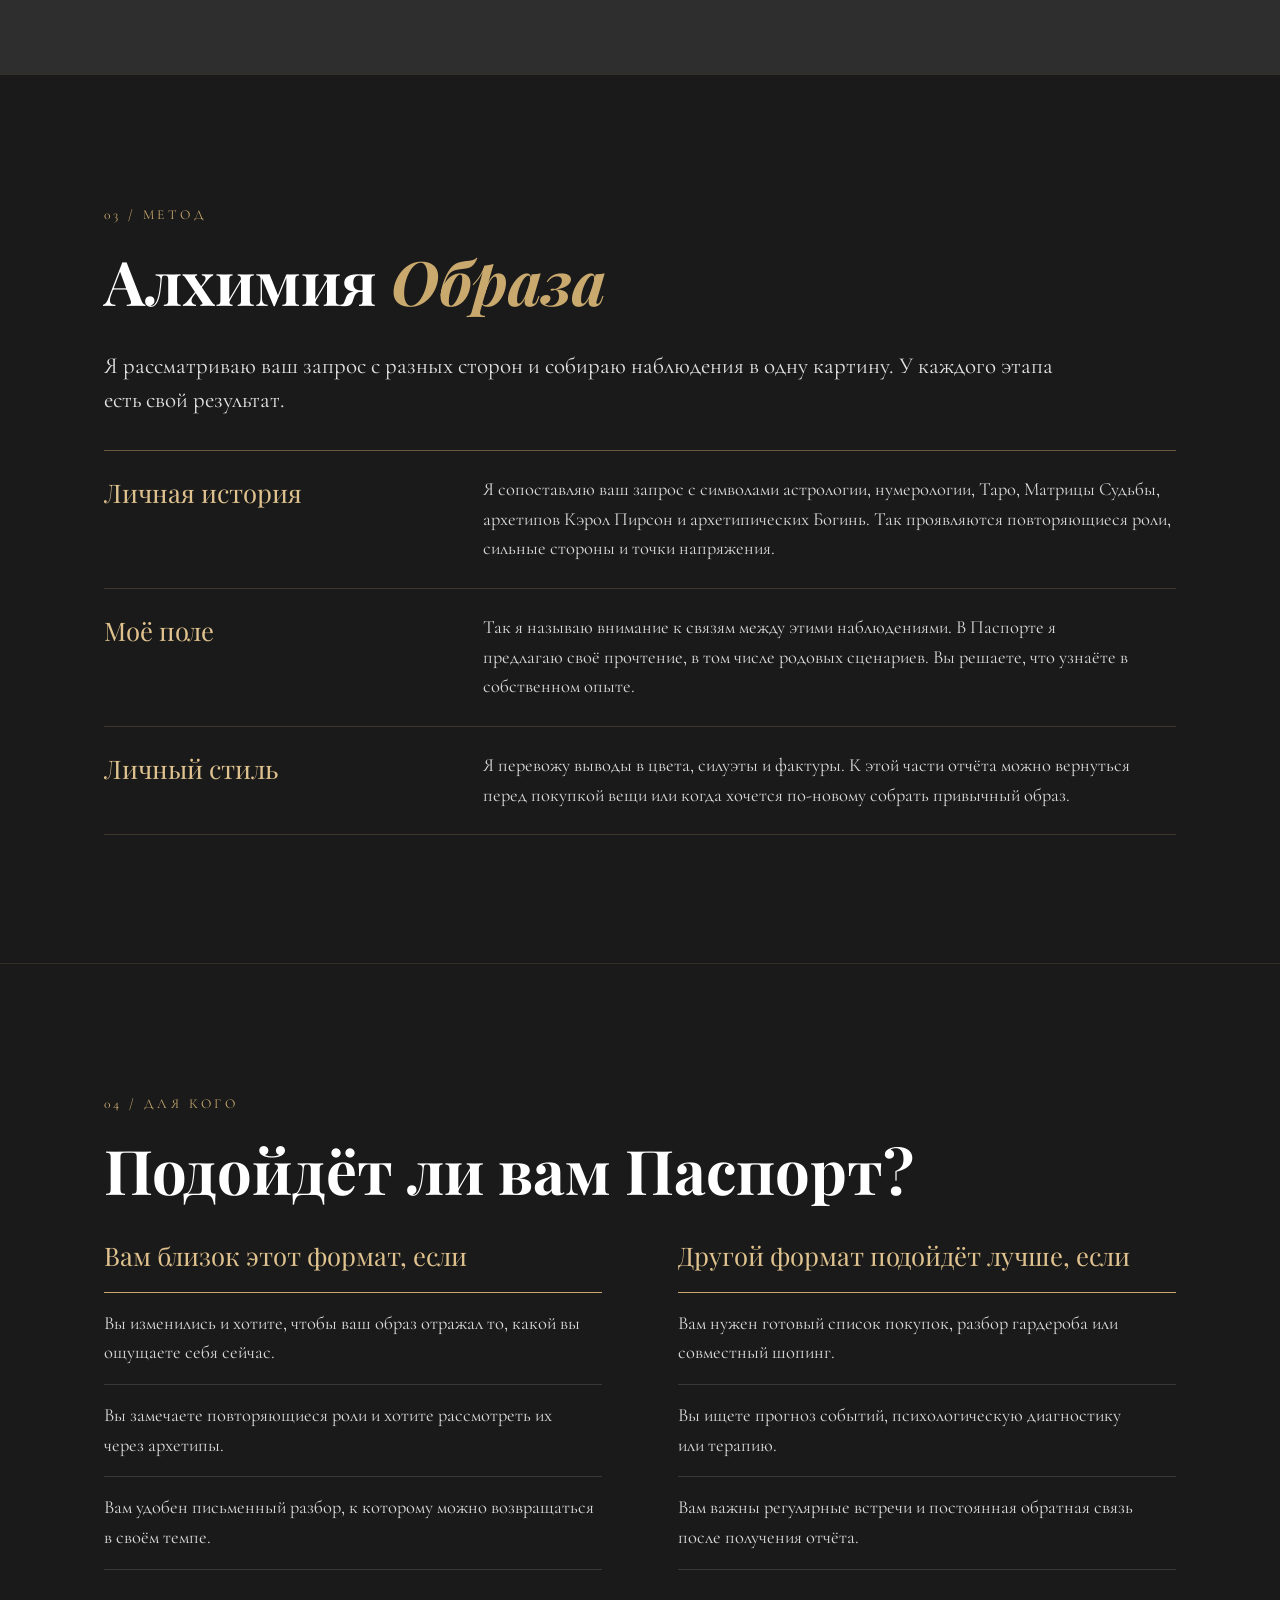
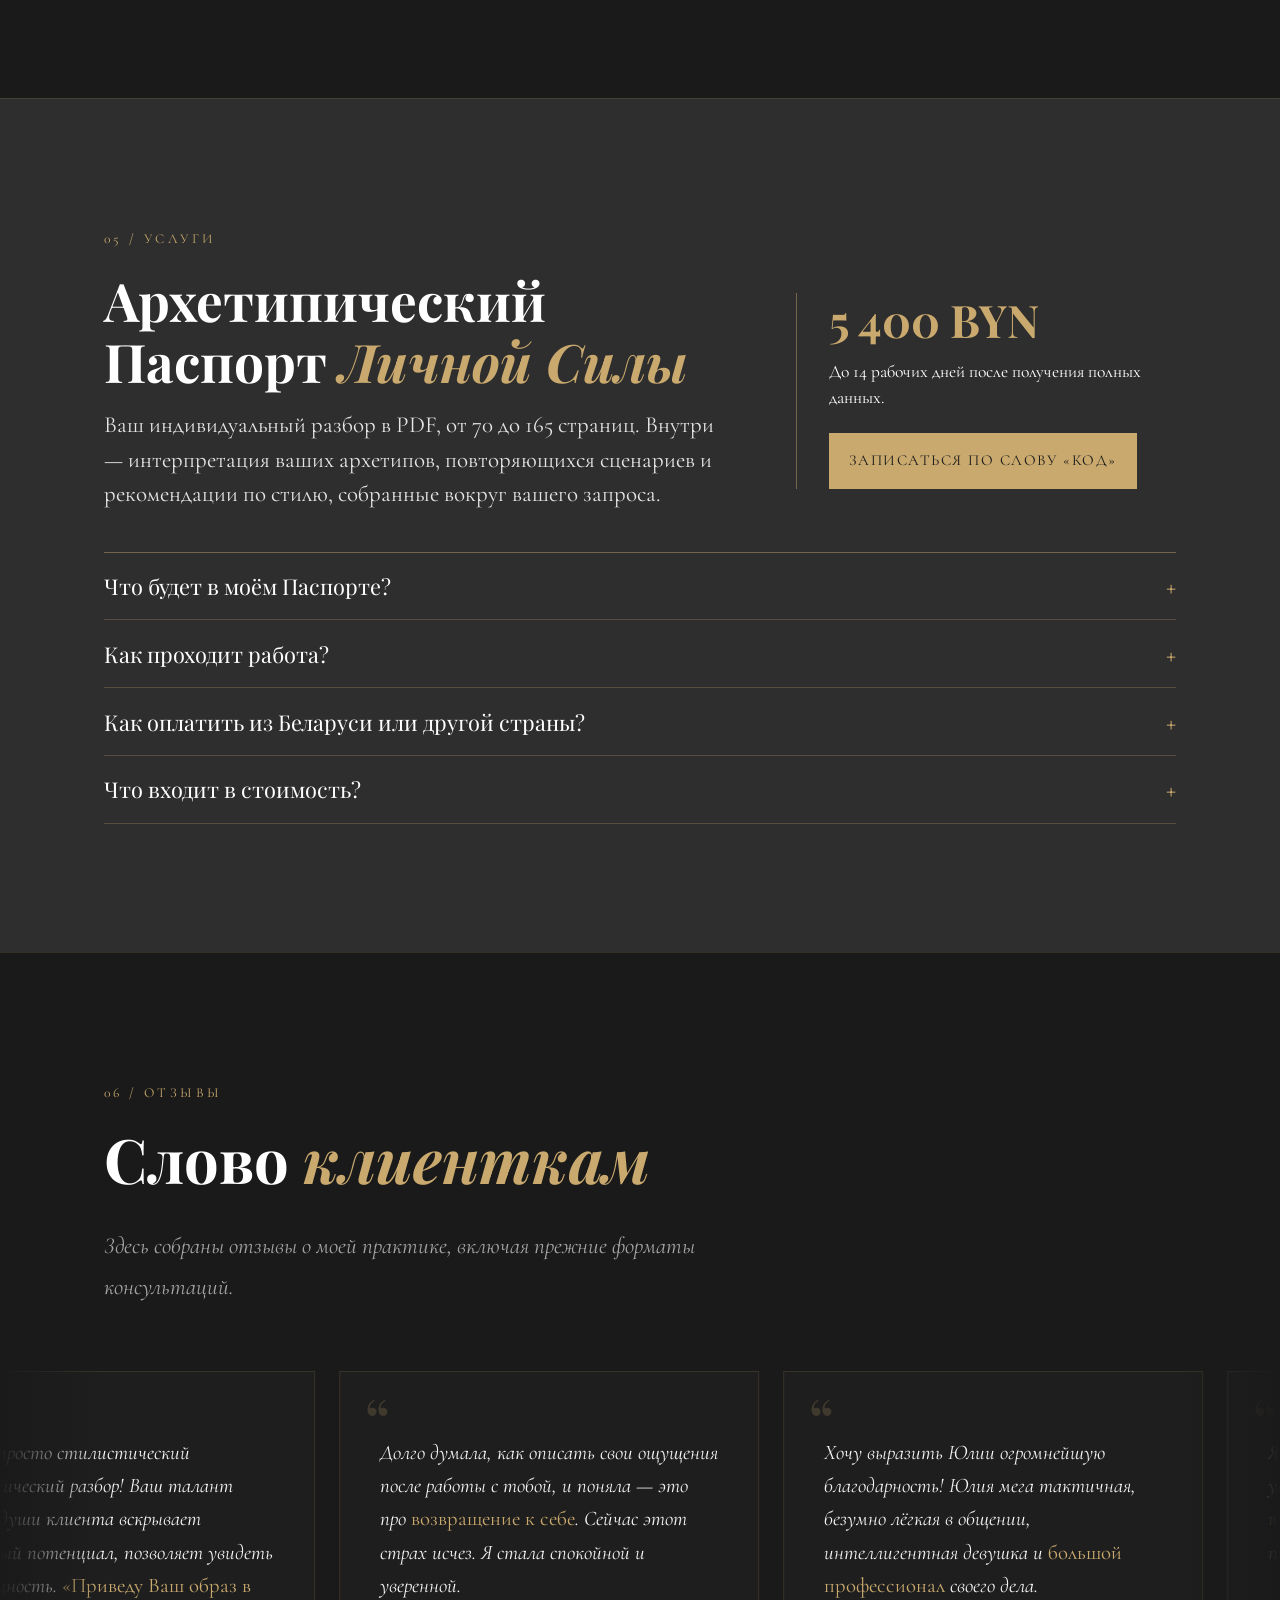
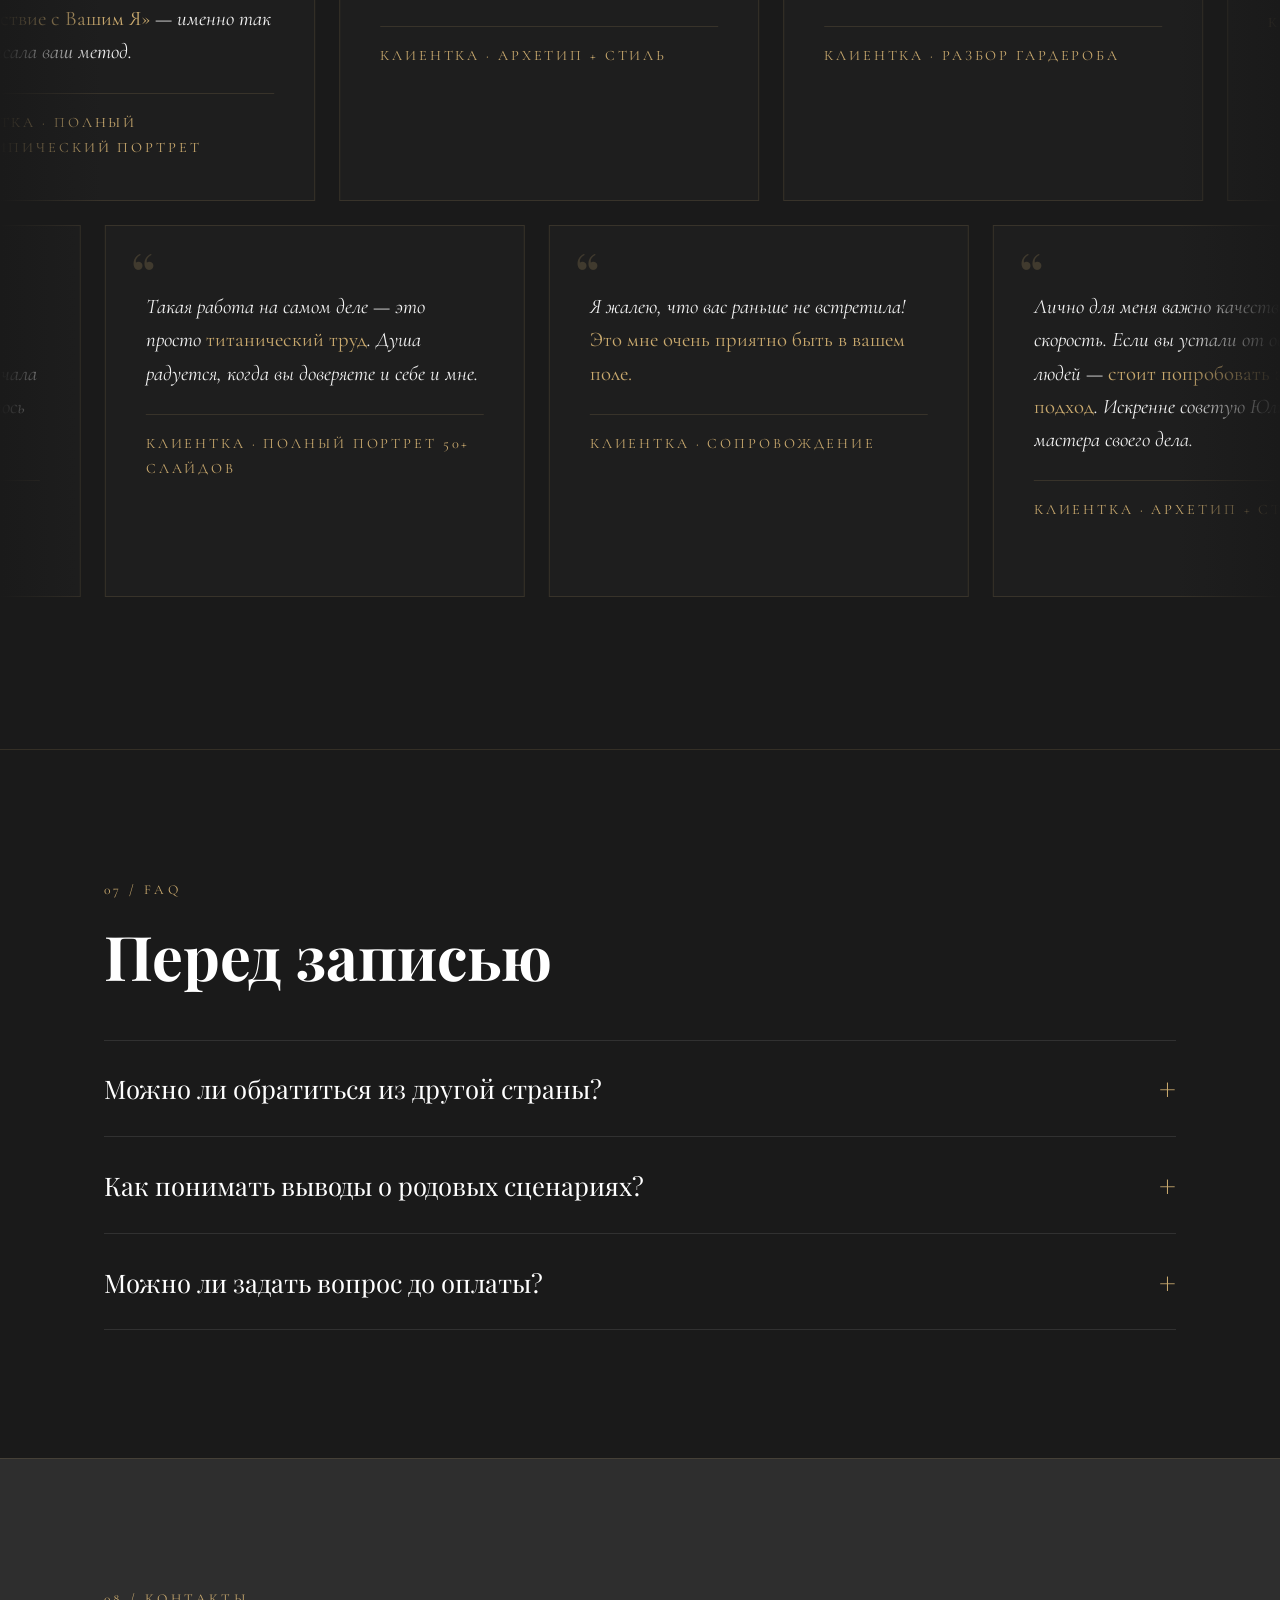
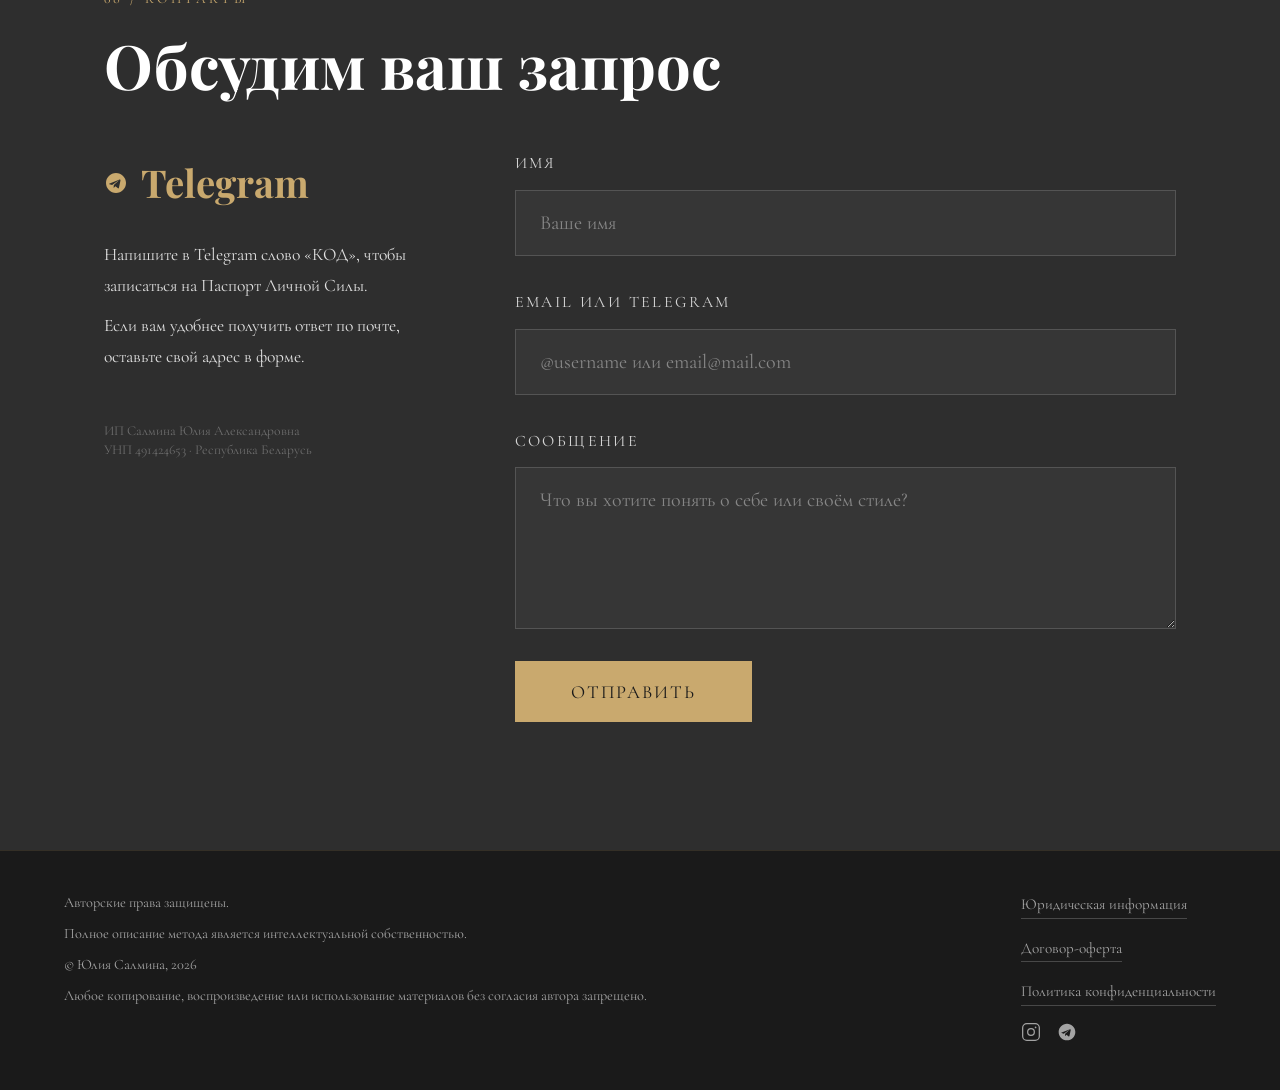
==== commit 343faad6: "Add files via upload" ====
--- a/index.html
+++ b/index.html
@@ -3,11 +3,12 @@
 <head>
   <meta charset="UTF-8" />
   <meta name="viewport" content="width=device-width, initial-scale=1.0" />
-  <title>Юлия Салмина — Стилист-архетипист</title>
-  <link rel="stylesheet" href="style.css" />
+  <title>Юлия Салмина — системный аналитик и архетипический проводник</title>
+  <meta name="description" content="Авторский метод «Алхимия Образа». Архетипический Паспорт Личной Силы — индивидуальный аналитический PDF-отчёт через 6 систем. Юлия Салмина, онлайн." />
+  <link rel="stylesheet" href="style.css?v=20261112-2" />
   <link rel="preconnect" href="https://fonts.googleapis.com" />
   <link rel="preconnect" href="https://fonts.gstatic.com" crossorigin />
-  <link href="https://fonts.googleapis.com/css2?family=Playfair+Display:ital,wght@0,400;0,700;1,400;1,700&family=Cormorant+Garamond:ital,wght@0,300;0,400;1,300;1,400&display=swap" rel="stylesheet" />
+  <link href="https://fonts.googleapis.com/css2?family=Playfair+Display:ital,wght@0,400;0,700;1,400;1,700&amp;family=Cormorant+Garamond:ital,wght@0,300;0,400;1,300;1,400&amp;display=swap" rel="stylesheet" />
 </head>
 <body>
 
@@ -16,10 +17,10 @@
   <header class="site-header" id="site-header">
     <div class="header-inner">
       <a href="#hero" class="logo">Ю.С.</a>
-      <button class="burger" id="burger" aria-label="Меню">
+      <button type="button" class="burger" id="burger" aria-label="Открыть меню" aria-expanded="false" aria-controls="nav">
         <span></span><span></span><span></span>
       </button>
-      <nav class="nav" id="nav">
+      <nav class="nav" id="nav" aria-label="Основная навигация">
         <a href="#hero" class="nav-link">Главная</a>
         <a href="#about" class="nav-link">Обо мне</a>
         <a href="#method" class="nav-link">Метод</a>
@@ -29,28 +30,29 @@
     </div>
   </header>
 
+  <main>
   <section class="hero" id="hero">
-    <canvas id="energy"></canvas>
+    <canvas id="energy" aria-hidden="true"></canvas>
     <div id="grain"></div>
     <div class="hero-bg-line"></div>
     
     <div class="hero-inner">
       <div class="hero-content reveal">
-        <p class="hero-eyebrow">Стилист-архетипист</p>
+        <p class="hero-eyebrow">Системный аналитик.<br />Архетипический проводник.</p>
         <h1 class="hero-title">
           Юлия<br /><em>Салмина</em>
         </h1>
-        <p class="hero-sub">Превращаю ваш гардероб в визуальный манифест силы.</p>
-        <p class="hero-text">Ваш стиль — это язык души. Я помогаю расшифровать его через архетипы, чтобы образ стал вашей суперсилой и притягивал нужные события.</p>
+        <p class="hero-sub">Помогаю найти свой образ в том, что для вас важно.</p>
+        <p class="hero-text">Я соединяю архетипический анализ и персональный стиль. В Паспорте Личной Силы вы увидите, как ваши привычные роли и внутренние противоречия отражаются в выборе цвета, силуэта и фактуры.</p>
         <div class="hero-btns">
-          <a href="#method" class="btn btn-gold">Узнать мой метод</a>
-          <a href="#services" class="btn btn-outline">Выбрать услугу</a>
+          <a href="#services" class="btn btn-gold">Посмотреть Паспорт</a>
+          <a href="#method" class="btn btn-outline">О методе</a>
         </div>
       </div>
       
       <div class="hero-visual reveal reveal-delay" id="hero-scene">
         <div id="video-glow"></div>
-        <video id="video-hero" autoplay muted loop playsinline>
+        <video id="video-hero" autoplay muted loop playsinline aria-hidden="true" tabindex="-1">
           <source src="mp_.mp4" type="video/mp4">
         </video>
       </div>
@@ -60,266 +62,86 @@
   <section class="section about" id="about">
     <div class="section-inner reveal">
       <div class="section-label">02 / Обо мне</div>
-      <h2 class="section-title">Моя история</h2>
-      <div class="about-grid">
-        <div class="about-text">
-          <p>Меня зовут <strong>Юлия Салмина</strong>. Я — стилист-архетипист, автор метода «Алхимия Образа».</p>
-          <p>Я не пришла к этому случайно. Мой путь — это путь принятия своей инаковости, глубоких трансформаций, потерь и возвращений. Я прошла через онкологию, через одиночество, через полную смену идентичности. И именно это позволило мне научиться чувствовать поле, видеть суть человека за масками и помогать другим возвращаться к себе.</p>
-          <p>Мой метод родился на стыке астрологии, нумерологии, Таро, архетипов, психологии и стиля. Я не копирую чужие системы. <em>Я создала свою — цельную, живую, дышащую.</em></p>
-          <p>Я не веду к «идеальному образу». Я веду к настоящему. Потому что когда вы в своей правде — ваш стиль начинает работать на вас, а не против вас.</p>
-          <p class="about-location">📍 Беларусь · Онлайн, по всему миру</p>
-        </div>
-        <div class="about-quote-block">
-          <blockquote class="about-quote">
-            «Когда вы в своей правде — ваш стиль начинает работать на вас, а не против вас.»
-          </blockquote>
-          <div class="about-systems">
-            <div class="system-tag">Астрология</div>
-            <div class="system-tag">Нумерология</div>
-            <div class="system-tag">Таро</div>
-            <div class="system-tag">Архетипы</div>
-            <div class="system-tag">Психология</div>
-            <div class="system-tag">Стиль</div>
-          </div>
-        </div>
-      </div>
+      <h2 class="section-title">Юлия Салмина</h2>
+      <p class="about-lead">Я автор метода «Алхимия Образа». Моя работа начинается с человека и его истории. К гардеробу мы приходим позже.</p>
+      <div class="story-columns">
+        <div>
+          <h3>Моя история</h3>
+          <p>Болезнь, потери и одиночество изменили моё представление о себе. Мне понадобилось время, чтобы вновь почувствовать опору. Этот опыт научил меня видеть за привычной ролью человека и замечать, когда его внешний образ перестаёт ему соответствовать.</p>
+        </div>
+        <div>
+          <h3>Моя практика</h3>
+          <p>Сегодня я помогаю женщинам найти образ, в котором они узнают себя. Через шесть символических систем я читаю историю, с которой вы ко мне приходите, и перевожу её на язык стиля. Так у выбора цвета или силуэта появляется личный смысл.</p>
+        </div>
+      </div>
+      <p class="story-location">Беларусь · Консультирую онлайн</p>
+    </div>
+  </section>
+
+  <section class="section method" id="method">
+    <div class="section-inner reveal">
+      <div class="section-label">03 / Метод</div>
+      <h2 class="section-title">Алхимия <em>Образа</em></h2>
+      <p class="editorial-intro">Я рассматриваю ваш запрос с разных сторон и собираю наблюдения в одну картину. У каждого этапа есть свой результат.</p>
+      <dl class="method-list">
+        <div><dt>Личная история</dt><dd>Я сопоставляю ваш запрос с символами астрологии, нумерологии, Таро, Матрицы Судьбы, архетипов Кэрол Пирсон и архетипических Богинь. Так проявляются повторяющиеся роли, сильные стороны и точки напряжения.</dd></div>
+        <div><dt>Моё поле</dt><dd>Так я называю внимание к связям между этими наблюдениями. В Паспорте я предлагаю своё прочтение, в том числе родовых сценариев. Вы решаете, что узнаёте в собственном опыте.</dd></div>
+        <div><dt>Личный стиль</dt><dd>Я перевожу выводы в цвета, силуэты и фактуры. К этой части отчёта можно вернуться перед покупкой вещи или когда хочется по-новому собрать привычный образ.</dd></div>
+      </dl>
     </div>
   </section>
 
   <section class="section forwhom" id="forwhom">
-    <div class="section-inner">
-      <div class="reveal">
-        <div class="section-label">03 / Для кого</div>
-        <h2 class="section-title">Для кого я</h2>
-        <p class="section-intro">Я создаю пространство для женщин, которые готовы к настоящей трансформации.</p>
-      </div>
-      <div class="forwhom-grid">
-        <div class="forwhom-yes reveal">
-          <div class="forwhom-heading forwhom-heading--yes">Мои клиентки</div>
-          <ul class="forwhom-list">
-            <li>Устали от масок — «удобной», «сильной», «вечно успешной». Хотят снять чужую роль и наконец-то быть собой, даже если это страшно.</li>
-            <li>Готовы заглянуть в свою тень — признать, что старые сценарии не работают, и разрешить себе меняться.</li>
-            <li>Чувствуют разрыв между тем, что внутри, и тем, что снаружи. Хотят, чтобы их внешность зазвучала в унисон с их сутью.</li>
-            <li>Ищут не просто «стиль», а опору — чтобы через образ вернуть себе уверенность, спокойствие и внутренний стержень.</li>
-            <li>Не боятся глубины — понимают, что трансформация не происходит по чек-листу «10 вещей, которые нужно купить».</li>
-          </ul>
-        </div>
-        <div class="forwhom-no reveal reveal-delay">
-          <div class="forwhom-heading forwhom-heading--no">С кем я не работаю</div>
-          <p class="forwhom-no-intro">Мой метод требует включённости и честности. Поэтому я сразу говорю «нет», если вы:</p>
-          <ul class="forwhom-list forwhom-list--no">
-            <li>Хотите «волшебную таблетку» — мгновенного результата без вашего участия и готовности меняться.</li>
-            <li>Не готовы к честному разговору о себе — закрываетесь от правды, боитесь увидеть свои тени и конфликты.</li>
-            <li>Ищете только «пожалеть», а не «исцелиться» — вам важнее оставаться в позиции жертвы, чем брать ответственность.</li>
-            <li>Ожидаете, что я решу все ваши проблемы за вас — я не спасаю, я провожу. Дорогу вы проходите сами.</li>
-          </ul>
-          <p class="forwhom-note">Я оставляю за собой право отказать в работе, если чувствую, что мой метод и моё поле не резонируют с запросом или состоянием человека. Это не высокомерие, а уважение к себе и клиенту.</p>
-        </div>
-      </div>
-    </div>
-  </section>
-
-  <section class="section method" id="method">
-    <div class="section-inner">
-      <div class="reveal">
-        <div class="section-label">04 / Метод</div>
-        <h2 class="section-title">Алхимия Образа.<br /><em>Метод, который раскрывает вашу суть.</em></h2>
-        <p class="section-intro">Забудьте про быстрые советы и временные тренды. Ваш стиль — это не просто одежда. <em>Это язык вашей души.</em></p>
-        <p class="section-body">«Алхимия Образа» — это синтез точного анализа и тонкой интуиции. Я не просто «подбираю вещи». Я создаю поле, в котором вы можете услышать себя. А затем перевожу это понимание в цвет, крой, силуэт, фактуру.</p>
-      </div>
-
-      <div class="steps">
-        <div class="step reveal">
-          <div class="step-num">01</div>
-          <div class="step-body">
-            <h3 class="step-title">Диагностика</h3>
-            <p class="step-sub">Расшифровка вашего внутреннего кода</p>
-            <p>Я смотрю на вашу дату рождения, ваши фото, ваш запрос. Через 6 систем (астрология, нумерология, Таро, архетипы Пирсон, архетипические богини, матрица судьбы) я читаю вашу уникальную архитектуру: ваши роли, тени, конфликты, дары.</p>
-          </div>
-        </div>
-        <div class="step reveal">
-          <div class="step-num">02</div>
-          <div class="step-body">
-            <h3 class="step-title">Визуальный код</h3>
-            <p class="step-sub">Ваша личная формула стиля</p>
-            <p>Я перевожу ваши архетипы в цвета, силуэты, фактуры. Вы получаете не шаблон, а личную формулу стиля, которая работает на вашу узнаваемость и состояние.</p>
-          </div>
-        </div>
-        <div class="step reveal">
-          <div class="step-num">03</div>
-          <div class="step-body">
-            <h3 class="step-title">Интеграция</h3>
-            <p class="step-sub">Образ как вторая кожа</p>
-            <p>Мы закрепляем новый образ в жизни: через готовые капсулы, чек-листы, совместный шопинг (онлайн) или полное сопровождение. Ваш внешний вид перестаёт быть маской — он становится вашей второй кожей.</p>
-          </div>
-        </div>
-      </div>
-
-      <div class="method-cta reveal">
-        <a href="#services" class="btn btn-gold">Выбрать формат работы</a>
+    <div class="section-inner reveal">
+      <div class="section-label">04 / Для кого</div>
+      <h2 class="section-title">Подойдёт ли вам Паспорт?</h2>
+      <div class="fit-grid">
+        <div class="fit-group">
+          <h3>Вам близок этот формат, если</h3>
+          <p>Вы изменились и хотите, чтобы ваш образ отражал то, какой вы ощущаете себя сейчас.</p>
+          <p>Вы замечаете повторяющиеся роли и хотите рассмотреть их через архетипы.</p>
+          <p>Вам удобен письменный разбор, к которому можно возвращаться в своём темпе.</p>
+        </div>
+        <div class="fit-group">
+          <h3>Другой формат подойдёт лучше, если</h3>
+          <p>Вам нужен готовый список покупок, разбор гардероба или совместный шопинг.</p>
+          <p>Вы ищете прогноз событий, психологическую диагностику или терапию.</p>
+          <p>Вам важны регулярные встречи и постоянная обратная связь после получения отчёта.</p>
+        </div>
       </div>
     </div>
   </section>
 
   <section class="section services" id="services">
-    <div class="section-inner">
-      <div class="reveal">
-        <div class="section-label">05 / Услуги</div>
-        <h2 class="section-title">Как мы можем работать</h2>
-      </div>
-
-
-<div class="service-grid">
-
-  <article class="service-card reveal">
-    <div class="card-header">
-      <div class="card-num">01</div>
-    </div>
-    <div class="card-content">
-      <h3 class="card-title">Твоя тень</h3>
-      <p class="card-outcome">Поймёте, почему один и тот же сценарий повторяется — и получите первый инструмент, чтобы его остановить.</p>
-      <p class="card-desc">Быстрая диагностика одной ключевой программы в деньгах, отношениях или энергии.</p>
-      <ul class="card-list">
-        <li>Анализ даты рождения и короткого запроса</li>
-        <li>Голосовое сообщение (20–30 минут)</li>
-        <li>Одна практика / ритуал «включения себя»</li>
-      </ul>
-      <p class="card-format">Формат: <em>голосовое, без видео и PDF</em></p>
-      <div class="card-footer">
-        <div class="card-price">
-          <span>80 BYN</span>
-          <span class="price-secondary">2 200 ₽</span>
-        </div>
-        <a href="#contact" class="btn btn-gold card-btn">Записаться</a>
-      </div>
-    </div>
-  </article>
-
-  <article class="service-card reveal">
-    <div class="card-header">
-      <div class="card-num">02</div>
-    </div>
-    <div class="card-content">
-      <h3 class="card-title">Полный архетипический портрет</h3>
-      <p class="card-outcome">Получите полную карту себя: кто вы, какие роли носите, где ваши тени — и как это проявляется в вашем стиле.</p>
-      <p class="card-desc">Глубокая расшифровка личности на стыке 6 систем.</p>
-      <ul class="card-list">
-        <li>Астрология, нумерология, Таро</li>
-        <li>Архетипы Пирсон, архетипические богини</li>
-        <li>Матрица судьбы (род, деньги, отношения)</li>
-        <li>Визуальный код (цвета, силуэты, фактуры)</li>
-        <li>Чек-лист «10 вещей для вашего нового стиля»</li>
-      </ul>
-      <p class="card-format">Формат: <em>PDF (40–60 слайдов) + аудио-резюме</em></p>
-      <div class="card-footer">
-        <div class="card-price">
-          <span>1 900 BYN</span>
-          <span class="price-secondary">50 000 ₽</span>
-        </div>
-        <a href="#contact" class="btn btn-gold card-btn">Записаться</a>
-      </div>
-    </div>
-  </article>
-
-  <article class="service-card reveal">
-    <div class="card-header">
-      <div class="card-num">03</div>
-    </div>
-    <div class="card-content">
-      <h3 class="card-title">Архетип + стиль</h3>
-      <p class="card-outcome">Выйдете с готовыми образами, которые звучат как вы — не как «подобранный гардероб», а как ваша суть.</p>
-      <p class="card-desc">Полный портрет плюс перевод вашей сути в готовые образы.</p>
-      <ul class="card-list">
-        <li>Всё из «Полного архетипического портрета»</li>
-        <li>2–3 живые встречи онлайн (Zoom / Telegram)</li>
-        <li>3–5 готовых образов с привязкой к магазинам или брендам</li>
-      </ul>
-      <p class="card-format">Формат: <em>PDF + живые встречи</em></p>
-      <div class="card-footer">
-        <div class="card-price">
-          <span>3 000 BYN</span>
-          <span class="price-secondary">80 000 ₽</span>
-        </div>
-        <a href="#contact" class="btn btn-gold card-btn">Записаться</a>
-      </div>
-    </div>
-  </article>
-
-  <article class="service-card reveal">
-    <div class="card-header">
-      <div class="card-num">04</div>
-    </div>
-    <div class="card-content">
-      <h3 class="card-title">Сопровождение «Алхимия Образа»</h3>
-      <p class="card-outcome">За 1–2 месяца новый образ станет вашей второй кожей — не надетой маской, а настоящим вами.</p>
-      <p class="card-desc">Полное ведение до результата.</p>
-      <ul class="card-list">
-        <li>Полный архетипический портрет</li>
-        <li>Разбор гардероба и шопинг-сопровождение онлайн</li>
-        <li>Поддержка в чате 2 месяца</li>
-      </ul>
-      <p class="card-format">Формат: <em>комплексное сопровождение</em></p>
-      <div class="card-footer">
-        <div class="card-price">
-          <span>5 000 BYN</span>
-          <span class="price-secondary">135 000 ₽</span>
-        </div>
-        <a href="#contact" class="btn btn-gold card-btn">Записаться</a>
-      </div>
-    </div>
-  </article>
-
-  <article class="service-card service-card--vip reveal">
-    <div class="card-header">
-      <div class="card-num">05</div>
-      <div class="card-badge">VIP</div>
-    </div>
-    <div class="card-content">
-      <h3 class="card-title">Архетип + стратегия</h3>
-      <p class="card-outcome">Станете узнаваемы. Ваш образ начнёт работать как инструмент влияния — притягивать нужных людей и проекты.</p>
-      <p class="card-desc">Всё включено. Полная работа над статусом и узнаваемостью.</p>
-      <ul class="card-list">
-        <li>Всё из «Архетип + стиль»</li>
-        <li>Аудит гардероба (с выносом вещей «за борт»)</li>
-        <li>Стратегия узнаваемости для экспертов</li>
-        <li>Сопровождение в чате 2 недели + шопинг</li>
-      </ul>
-      <p class="card-format">Формат: <em>PDF + живые встречи + чат</em></p>
-      <div class="card-footer">
-        <div class="card-price">
-          <span>от 5 600 BYN</span>
-          <span class="price-secondary">от 150 000 ₽</span>
-        </div>
-        <a href="#contact" class="btn btn-gold card-btn">Обсудить индивидуально</a>
-      </div>
-    </div>
-  </article>
-
-</div>
-
-
-      <div class="field-block reveal">
-        <div class="field-block-inner">
-          <h3>Моё поле — моя главная точка опоры</h3>
-          <p>В основе моего метода — не только знание систем, но и способность чувствовать. Я называю это <em>полем</em>. Это не эзотерика ради эзотерики. Это инструмент точности.</p>
-          <p>Моё поле позволяет мне настраиваться на вашу душу, считывать то, что скрыто от глаз, и называть это честно, без воды и без страха. Поле не зависит от цены. Оно работает всегда одинаково глубоко — на 100% моей концентрации и чистоты.</p>
-          <p>Разная цена в моих тарифах — это не «хуже» или «лучше». Это разный объём работы, разный формат и разная моя концентрация в зависимости от вашей задачи.</p>
-        </div>
-      </div>
-
-      <div class="custom-format reveal">
-        <h3>Не нашли свой формат?</h3>
-        <p>Мои тарифы — это ориентир, а не жёсткая клетка. Если вы чувствуете, что ни один из предложенных пакетов не отражает ваш запрос — просто напишите мне. Я подберу формат, продолжительность и стоимость под вашу душу и вашу задачу.</p>
-        <p><em>Я не конвейер. Я — проводник.</em></p>
-        <a href="#contact" class="btn btn-outline">Написать мне</a>
-      </div>
+    <div class="section-inner reveal">
+      <div class="section-label">05 / Услуги</div>
+      <article class="product" aria-labelledby="product-title">
+        <div class="product-overview">
+          <div>
+            <h2 class="section-title" id="product-title">Архетипический Паспорт <em>Личной Силы</em></h2>
+            <p class="product-description">Ваш индивидуальный разбор в PDF, от 70 до 165 страниц. Внутри — интерпретация ваших архетипов, повторяющихся сценариев и рекомендации по стилю, собранные вокруг вашего запроса.</p>
+          </div>
+          <div class="product-order" id="passport-order">
+            <p class="product-price">5 400 BYN</p>
+            <p>До 14 рабочих дней после получения полных данных.</p>
+            <a href="https://t.me/JSalmina?text=%D0%9A%D0%9E%D0%94" class="btn btn-gold" target="_blank" rel="noopener">Записаться по слову «КОД»</a>
+          </div>
+        </div>
+        <div class="product-details">
+          <details><summary>Что будет в моём Паспорте?</summary><p>Описание ваших сильных сторон и внутренних конфликтов, авторская интерпретация родовых сценариев и визуальная часть — цвета, силуэты и фактуры. В конце я предлагаю шаги, с которых вы можете начать.</p></details>
+          <details><summary>Как проходит работа?</summary><p>После записи и предоплаты я свяжусь с вами в течение 24 часов. Вы расскажете о своём запросе и пришлёте дату, время и место рождения. Я самостоятельно подготовлю разбор и отправлю PDF на почту или в мессенджер.</p></details>
+          <details><summary>Как оплатить из Беларуси или другой страны?</summary><p>Стоимость фиксирована. Оплата — 100% на расчётный счёт ИП. Из-за границы можно оплатить в российских рублях или другой согласованной валюте по курсу на день оплаты. Оплата подтверждает согласие с <a class="text-link" href="#oferta" data-legal="oferta">договором-офертой</a>.</p></details>
+          <details><summary>Что входит в стоимость?</summary><p>Индивидуальный анализ через шесть систем, перевод выводов в рекомендации по стилю и готовый PDF. Я отвечаю за анализ в рамках метода и конфиденциальность ваших данных. Отчёт выдаётся один раз. Если потребуется дальнейшая индивидуальная работа, её условия мы обсудим отдельно.</p></details>
+        </div>
+      </article>
     </div>
   </section>
 
   <section class="section reviews" id="reviews">
     <div class="reviews-header reveal">
       <div class="section-label">06 / Отзывы</div>
-      <h2 class="section-title">Что говорят<br /><em>клиентки</em></h2>
+      <h2 class="section-title">Слово <em>клиенткам</em></h2>
+      <p class="section-intro">Здесь собраны отзывы о моей практике, включая прежние форматы консультаций.</p>
     </div>
     <div class="reviews-track-wrap">
       <div class="reviews-row reviews-row--fwd" id="row1"></div>
@@ -330,69 +152,21 @@
   <section class="section faq" id="faq">
     <div class="section-inner reveal">
       <div class="section-label">07 / FAQ</div>
-      <h2 class="section-title">Часто задаваемые вопросы</h2>
+      <h2 class="section-title">Перед записью</h2>
       <div class="accordion">
 
         <div class="accordion-item">
-          <button class="accordion-trigger" aria-expanded="false">
-            <span>Чем вы отличаетесь от психолога?</span>
-            <span class="accordion-icon">+</span>
-          </button>
-          <div class="accordion-panel">
-            <p>Психолог копает прошлое. Я запускаю процесс изменений через образ и поле. Я не лечу, не назначаю техник, не ставлю диагнозов. Я даю компас и создаю пространство, где вы можете услышать себя.</p>
-          </div>
-        </div>
-
+          <button type="button" class="accordion-trigger" aria-expanded="false"><span>Можно ли обратиться из другой страны?</span><span class="accordion-icon" aria-hidden="true">+</span></button>
+          <div class="accordion-panel"><p>Да. Вся работа проходит дистанционно. Для записи напишите мне в Telegram или оставьте сообщение через форму ниже.</p></div>
+        </div>
         <div class="accordion-item">
-          <button class="accordion-trigger" aria-expanded="false">
-            <span>Откуда вы знаете, что это не просто мои фантазии?</span>
-            <span class="accordion-icon">+</span>
-          </button>
-          <div class="accordion-panel">
-            <p>Я не утверждаю, что моя истина — единственная. Я называю то, что вижу в поле вашей даты рождения и ваших образах. Проверить правду просто: если внутри «щёлкнуло» или навернулись слёзы — значит, я назвала вашу боль. Если нет — просто пропустите.</p>
-          </div>
-        </div>
-
+          <button type="button" class="accordion-trigger" aria-expanded="false"><span>Как понимать выводы о родовых сценариях?</span><span class="accordion-icon" aria-hidden="true">+</span></button>
+          <div class="accordion-panel"><p>Это моя интерпретация символов в рамках метода. Сопоставьте её со своей историей и решите, какие наблюдения вам близки.</p></div>
+        </div>
         <div class="accordion-item">
-          <button class="accordion-trigger" aria-expanded="false">
-            <span>Как я пойму, что изменения будут?</span>
-            <span class="accordion-icon">+</span>
-          </button>
-          <div class="accordion-panel">
-            <p>Я не даю гарантий. Я запускаю процесс. Вы сами начнёте замечать: что-то перестало бесить, какие-то вещи захочется выбросить, в зеркале вы начнёте нравиться себе иначе. Это и есть моя работа — дать импульс.</p>
-          </div>
-        </div>
-
-        <div class="accordion-item">
-          <button class="accordion-trigger" aria-expanded="false">
-            <span>А можно дешевле?</span>
-            <span class="accordion-icon">+</span>
-          </button>
-          <div class="accordion-panel">
-            <p>Моя цена — не жадность. Это стоимость доступа к моему полю. Если вы не готовы к цене, возможно, вы не готовы к переменам. Вернётесь, когда созреете.</p>
-          </div>
-        </div>
-
-        <div class="accordion-item">
-          <button class="accordion-trigger" aria-expanded="false">
-            <span>Вы работаете с гардеробом или с душой?</span>
-            <span class="accordion-icon">+</span>
-          </button>
-          <div class="accordion-panel">
-            <p>С душой. Гардероб — это её материальное выражение. Я не даю советы «что надеть». Я помогаю вам одеть вашу суть.</p>
-          </div>
-        </div>
-
-        <div class="accordion-item">
-          <button class="accordion-trigger" aria-expanded="false">
-            <span>А если я не из Беларуси?</span>
-            <span class="accordion-icon">+</span>
-          </button>
-          <div class="accordion-panel">
-            <p>Я работаю онлайн. Валютой договора является белорусский рубль (BYN). Для клиентов из других стран оплата принимается в RUB или USD по текущему курсу.</p>
-          </div>
-        </div>
-
+          <button type="button" class="accordion-trigger" aria-expanded="false"><span>Можно ли задать вопрос до оплаты?</span><span class="accordion-icon" aria-hidden="true">+</span></button>
+          <div class="accordion-panel"><p>Да. Опишите, что хотите понять о себе или своём стиле. Мы обсудим, подходит ли Паспорт для вашего запроса.</p></div>
+        </div>
       </div>
     </div>
   </section>
@@ -400,49 +174,58 @@
   <section class="section contact" id="contact">
     <div class="section-inner reveal">
       <div class="section-label">08 / Контакты</div>
-      <h2 class="section-title">Напишите мне</h2>
+      <h2 class="section-title">Обсудим ваш запрос</h2>
 
       <div class="contact-grid">
         <div class="contact-info">
-          <p class="contact-preferred">Предпочтительный способ связи:</p>
-          <a href="https://t.me/JSalmina" class="contact-tg" target="_blank" rel="noopener">
+          
+           <a href="https://t.me/JSalmina" class="contact-tg" target="_blank" rel="noopener">
             <svg width="24" height="24" viewBox="0 0 24 24" fill="none" xmlns="http://www.w3.org/2000/svg"><path d="M12 2C6.48 2 2 6.48 2 12s4.48 10 10 10 10-4.48 10-10S17.52 2 12 2zm4.64 6.8l-1.7 8c-.12.58-.47.72-.94.45l-2.6-1.92-1.25 1.21c-.14.14-.26.26-.53.26l.19-2.72 4.96-4.48c.22-.19-.05-.3-.33-.11L8.07 14.08l-2.56-.8c-.55-.18-.56-.55.12-.81l9.98-3.85c.47-.17.88.11.73.82l-.7-.01z" fill="currentColor"/></svg>
             Telegram
           </a>
-          <p class="contact-note">Для быстрого ответа предпочтительнее Telegram.</p>
-          <p class="contact-note">Телефон и email — по запросу.</p>
-        </div>
-
-        <form class="contact-form" id="contact-form" novalidate>
+          <p class="contact-note">Напишите в Telegram слово «КОД», чтобы записаться на Паспорт Личной Силы.</p>
+          <p class="contact-note">Если вам удобнее получить ответ по почте, оставьте свой адрес в форме.</p>
+          <p class="contact-legal-badge" style="margin-top: 3rem; font-size: 0.85rem; color: rgba(255,255,255,0.3); line-height: 1.4;">
+            ИП Салмина Юлия Александровна<br>
+            УНП 491424653 · Республика Беларусь
+          </p>
+        </div>
+
+        <form class="contact-form" id="contact-form" action="https://formspree.io/f/xkoyawyz" method="post">
           <div class="form-group">
             <label for="name">Имя</label>
-            <input type="text" id="name" name="name" placeholder="Ваше имя" required />
+            <input type="text" id="name" name="name" placeholder="Ваше имя" autocomplete="name" maxlength="150" required />
           </div>
           <div class="form-group">
             <label for="contact-field">Email или Telegram</label>
-            <input type="text" id="contact-field" name="contact-field" placeholder="@username или email@mail.com" required />
+            <input type="text" id="contact-field" name="contact-field" placeholder="@username или email@mail.com" maxlength="254" required />
           </div>
           <div class="form-group">
             <label for="message">Сообщение</label>
-            <textarea id="message" name="message" placeholder="Расскажите о вашем запросе..." rows="5" required></textarea>
+            <textarea id="message" name="message" placeholder="Что вы хотите понять о себе или своём стиле?" rows="5" maxlength="5000" required></textarea>
           </div>
           <button type="submit" class="btn btn-gold">Отправить</button>
-          <p class="form-success" id="form-success">Сообщение отправлено! Я свяжусь с вами в ближайшее время.</p>
+          <p class="form-success" id="form-success" role="status" aria-live="polite">Сообщение отправлено! Я свяжусь с вами в ближайшее время.</p>
+          <p class="form-error" id="form-error" role="alert" hidden></p>
         </form>
       </div>
     </div>
   </section>
+
+  </main>
 
   <footer class="site-footer">
     <div class="footer-inner">
-      <p class="footer-copy">
-        Авторские права защищены.<br>
-        Полное описание метода является интеллектуальной собственностью.<br>
-        © Юлия Салмина, 2026<br>
-        Любое копирование, воспроизведение или использование материалов без согласия автора запрещено.
-      </p>
+      <div class="footer-copy">
+        <p>Авторские права защищены.</p>
+        <p>Полное описание метода является интеллектуальной собственностью.</p>
+        <p>© Юлия Салмина, 2026</p>
+        <p>Любое копирование, воспроизведение или использование материалов без согласия автора запрещено.</p>
+      </div>
       <div class="footer-links">
-        <button type="button" class="footer-link" id="btn-legal">Договор-оферта и Политика</button>
+        <a href="#legal-info" class="footer-link" data-legal="legal-info">Юридическая информация</a>
+        <a href="#oferta" class="footer-link" data-legal="oferta">Договор-оферта</a>
+        <a href="#policy" class="footer-link" data-legal="policy">Политика конфиденциальности</a>
         <div class="footer-socials">
           <a href="https://www.instagram.com/julie.salmina" target="_blank" rel="noopener" aria-label="Instagram" class="social-icon">
             <svg width="20" height="20" viewBox="0 0 24 24" fill="none" xmlns="http://www.w3.org/2000/svg"><rect x="2" y="2" width="20" height="20" rx="5" stroke="currentColor" stroke-width="1.5"/><circle cx="12" cy="12" r="4" stroke="currentColor" stroke-width="1.5"/><circle cx="17.5" cy="6.5" r="1" fill="currentColor"/></svg>
@@ -456,23 +239,24 @@
   </footer>
 
   <!-- ===== LEGAL MODAL ===== -->
-  <div class="legal-modal" id="legal-modal">
+  <dialog class="legal-modal" id="legal-modal" aria-labelledby="legal-title">
     <div class="legal-modal-overlay" id="legal-overlay"></div>
     <div class="legal-modal-dialog">
-      <button class="legal-modal-close" id="legal-close" aria-label="Закрыть">✕</button>
+      <button type="button" class="legal-modal-close" id="legal-close" aria-label="Закрыть">✕</button>
       <div class="legal-modal-header">
-        <h2>Правовые документы</h2>
+        <h2 id="legal-title">Правовые документы</h2>
         <p>ИП Салмина Юлия Александровна · УНП 491424653</p>
-        <div class="legal-tabs">
-          <button class="legal-tab active" data-tab="oferta">Публичная оферта</button>
-          <button class="legal-tab" data-tab="prilozhenie">Приложение №1</button>
-          <button class="legal-tab" data-tab="policy">Политика</button>
+        <div class="legal-tabs" role="tablist" aria-label="Правовые документы">
+          <button type="button" class="legal-tab active" id="tab-oferta" role="tab" aria-selected="true" aria-controls="oferta" tabindex="0" data-tab="oferta">Публичная оферта</button>
+          <button type="button" class="legal-tab" id="tab-prilozhenie" role="tab" aria-selected="false" aria-controls="prilozhenie" tabindex="-1" data-tab="prilozhenie">Приложение №1</button>
+          <button type="button" class="legal-tab" id="tab-legal-info" role="tab" aria-selected="false" aria-controls="legal-info" tabindex="-1" data-tab="legal-info">Об услуге</button>
+          <button type="button" class="legal-tab" id="tab-policy" role="tab" aria-selected="false" aria-controls="policy" tabindex="-1" data-tab="policy">Политика</button>
         </div>
       </div>
       <div class="legal-modal-body">
         
         <!-- OFERTA -->
-        <div class="doc-panel active" id="oferta">
+        <div class="doc-panel active" id="oferta" role="tabpanel" aria-labelledby="tab-oferta" tabindex="0">
           <div class="doc-meta">Договор на оказание информационно-консультационных услуг · г. Гомель · 19.04.2026</div>
           <div class="doc-notice"><p>Индивидуальный предприниматель <strong>Салмина Юлия Александровна</strong> (УНП 491424653) предлагает любому дееспособному физическому лицу («Заказчик») заключить договор оказания услуг на условиях настоящей Оферты.</p></div>
           <div class="doc-section">
@@ -483,127 +267,108 @@
             <p><strong>Услуга</strong> — комплекс информационно-консультационных работ, выбранный Заказчиком из перечня в Приложении №1.</p>
           </div>
           <div class="doc-section">
-            <h3>2. Предмет договора</h3>
-            <p>2.1. Исполнитель обязуется оказать информационно-консультационные услуги по анализу личности на основе предоставленных данных (дата, время, место рождения) и формированию рекомендаций в сфере самопознания и личного стиля.</p>
-            <p>2.2. Услуги носят <strong>информационно-консультационный характер</strong>. Исполнитель не гарантирует достижение конкретных результатов, так как они зависят от личной мотивации и готовности Заказчика к изменениям.</p>
-            <p>2.3. <strong>Результат Услуг не является медицинским, психологическим, психиатрическим или юридическим заключением.</strong></p>
-          </div>
-          <div class="doc-section">
-            <h3>3. Порядок заключения договора</h3>
-            <p>3.1. Оферта действует бессрочно до момента её отзыва Исполнителем.</p>
-            <p>3.2. Для акцепта Оферты Заказчик обязан: ознакомиться с условиями Оферты, выбрать Услугу и осуществить 100% предоплату.</p>
+            <h3>2. Предмет договора и стоимость услуг</h3>
+            <p>2.1. Исполнитель оказывает Заказчику дистанционные консультационные услуги в сфере имидж-консалтинга, персонального брендинга и системного анализа личностных компетенций (далее — Услуги).</p>
+            <p>2.2. Результатом Услуг является аналитический отчёт в формате PDF (Паспорт Личной Силы), содержащий структурированный анализ личности Заказчика через 6 систем.</p>
+            <p>2.3. Услуги носят информационно-консультационный характер. Исполнитель не гарантирует достижение конкретных финансовых, коммерческих или личных результатов, так как они зависят от личной мотивации и готовности Заказчика к изменениям.</p>
+            <p>2.4. Результат Услуг не является медицинским, психологическим, психиатрическим или юридическим заключением.</p>
+            <p>2.5. Стоимость Услуг является фиксированной и составляет 5 400 (пять тысяч четыреста) белорусских рублей. Для клиентов из-за границы оплата принимается в российских рублях или иной согласованной валюте по актуальному курсу на день оплаты.</p>
+          </div>
+          <div class="doc-section">
+            <h3>3. Порядок заключения договора и оплаты</h3>
+            <p>3.1. Оферта действует бессрочно до момента её отзыва или изменения Исполнителем.</p>
+            <p>3.2. Для акцепта Оферты Заказчик обязан ознакомиться с условиями Договора и осуществить 100% предоплату стоимости Услуг.</p>
             <p>3.3. Моментом заключения Договора считается момент зачисления денежных средств на расчётный счёт Исполнителя.</p>
-            <p>3.4. После получения оплаты Исполнитель связывается с Заказчиком в течение 24 часов.</p>
-          </div>
-          <div class="doc-section">
-            <h3>4. Права и обязанности сторон</h3>
-            <p><strong>Исполнитель обязуется:</strong> оказать Услуги в установленные сроки; уважать личность Заказчика; использовать персональные данные исключительно в целях оказания Услуг; не разглашать личную информацию.</p>
-            <p><strong>Исполнитель вправе:</strong> самостоятельно определять формы и методы оказания Услуг; использовать обезличенные результаты работ в портфолио; приостановить оказание Услуг при нарушении Заказчиком своих обязанностей.</p>
-            <p><strong>Заказчик обязуется:</strong> своевременно оплатить Услуги; предоставить достоверную информацию (фотографии, анкеты, дату и место рождения); соблюдать согласованные сроки консультаций.</p>
-          </div>
-          <div class="doc-section">
-            <h3>5. Стоимость услуг и порядок оплаты</h3>
-            <p>5.1. Стоимость определяется выбранным предложением из Приложения №1.</p>
-            <p>5.2. Оплата — 100% предоплата, безналичный перевод на расчётный счёт Исполнителя.</p>
-            <p>5.3. Комиссии платёжных систем удерживаются из средств Исполнителя.</p>
-            <p>5.4. <strong>Валютой договора является белорусский рубль (BYN).</strong> Для клиентов из-за границы — в согласованной валюте по актуальному курсу на день оплаты.</p>
-          </div>
-          <div class="doc-section">
-            <h3>6. Порядок сдачи-приёмки услуг</h3>
-            <p>6.1. Услуги считаются принятыми с даты фактического оказания и формирования одностороннего Акта.</p>
-            <p>6.2. Исполнитель направляет Акт в течение 3 рабочих дней с даты завершения Услуг.</p>
-            <p>6.3. Заказчик обязан в течение 3 рабочих дней подписать Акт или направить мотивированный отказ.</p>
-            <p>6.4. Если в указанный срок Акт не подписан и отказ не направлен — Услуги считаются принятыми в полном объёме.</p>
-          </div>
-          <div class="doc-section">
-            <h3>7. Возврат денежных средств</h3>
-            <p><strong>До начала оказания Услуг:</strong> возврат за вычетом фактически понесённых расходов (комиссия, стоимость подготовленных материалов) в течение 10 рабочих дней.</p>
-            <p><strong>После начала оказания Услуг (онлайн-формат):</strong> после предоставления доступа к материалам или проведения онлайн-встречи денежные средства возврату не подлежат.</p>
-            <p><strong>После начала оказания Услуг (офлайн-формат):</strong> возврат за вычетом стоимости фактически оказанных Услуг и невозвратных расходов.</p>
-            <p><strong>Перенос и отмена:</strong> не менее чем за 24 часа до согласованного времени. При нарушении срока — услуга считается оказанной.</p>
-          </div>
-          <div class="doc-section">
-            <h3>8. Ответственность сторон</h3>
-            <p>8.1. За неисполнение обязательств стороны несут ответственность в соответствии с законодательством Республики Беларусь.</p>
-            <p>8.2. Исполнитель не несёт ответственности за невозможность оказания Услуг по вине Заказчика.</p>
-            <p>8.3. Все споры решаются путём переговоров. Претензионный порядок обязателен.</p>
-          </div>
-          <div class="doc-section">
-            <h3>9. Персональные данные</h3>
-            <p>Совершая Акцепт Оферты, Заказчик даёт согласие на обработку своих персональных данных в соответствии с Политикой конфиденциальности.</p>
-          </div>
-          <div class="doc-section">
-            <h3>10. Юридическая сила документов и переписки</h3>
-            <p>10.1. Переписка посредством мессенджеров (WhatsApp, Telegram, Viber), электронной почты и социальных сетей имеет юридическую силу.</p>
-            <p>10.2. Документы, подписанные простой электронной подписью, приравниваются к документам, подписанным собственноручно.</p>
-          </div>
-          <div class="doc-section">
-            <h3>11. Заключительные положения</h3>
-            <p>11.1. Договор вступает в силу с момента заключения и действует до полного исполнения обязательств.</p>
-            <p>11.2. Применяется право Республики Беларусь.</p>
-            <p>11.3. Все изменения публикуются на Сайте.</p>
+            <p>3.4. После получения 100% предоплаты Исполнитель связывается с Заказчиком в течение 24 часов для запроса необходимых данных (дата, время, место рождения, анкетные данные).</p>
+          </div>
+          <div class="doc-section">
+            <h3>4. Порядок сдачи-приёмки услуг</h3>
+            <p>4.1. Срок подготовки аналитического отчёта — до 14 рабочих дней с момента предоставления Заказчиком полных и достоверных данных.</p>
+            <p>4.2. Услуги считаются оказанными в полном объёме и принятыми Заказчиком в момент направления готового аналитического отчёта в формате PDF на электронный адрес или в мессенджер Заказчика.</p>
+            <p>4.3. Оказание Услуг оформляется Исполнителем путём составления одностороннего Акта сдачи-приёмки. Акт хранится в архиве Исполнителя и подтверждает выполнение обязательств. Направление Акта на подпись Заказчику не требуется.</p>
+            <p>4.4. Денежные средства, поступившие на расчётный счёт Исполнителя, после начала работы над аналитическим отчётом возврату не подлежат.</p>
+          </div>
+          <div class="doc-section">
+            <h3>5. Возврат денежных средств и отмена услуг</h3>
+            <p>5.1. Исполнитель приступает к оказанию Услуг непосредственно в момент акцепта Оферты и зачисления 100% предоплаты.</p>
+            <p>5.2. С момента поступления оплаты Договор считается запущенным в исполнение, а сумма предоплаты признаётся фактически понесёнными расходами Исполнителя.</p>
+            <p>5.3. Услуги оказываются исключительно в дистанционном формате. Обязательства Исполнителя считаются выполненными в момент отправки готового аналитического отчёта в формате PDF.</p>
+            <p>5.4. Возврат денежных средств после отправки отчёта не производится.</p>
+            <p>5.5. Если предусмотрена устная онлайн-консультация (для разъяснения отчёта), перенос времени по инициативе Заказчика допускается не менее чем за 24 часа. При нарушении срока или неявке — возврат не производится, обязательства по консультации считаются аннулированными.</p>
+          </div>
+          <div class="doc-section">
+            <h3>6. Ответственность сторон</h3>
+            <p>6.1. За неисполнение обязательств стороны несут ответственность в соответствии с законодательством Республики Беларусь.</p>
+            <p>6.2. Исполнитель не несёт ответственности за невозможность оказания Услуг по вине Заказчика (непредоставление данных, нарушение сроков).</p>
+            <p>6.3. Исполнитель не несёт ответственности за субъективную оценку Заказчиком содержания отчёта.</p>
+            <p>6.4. Все споры решаются путём переговоров. Претензионный порядок обязателен.</p>
+          </div>
+          <div class="doc-section">
+            <h3>7. Персональные данные</h3>
+            <p>7.1. Совершая акцепт Оферты, Заказчик даёт согласие на обработку своих персональных данных в соответствии с Политикой конфиденциальности.</p>
+          </div>
+          <div class="doc-section">
+            <h3>8. Юридическая сила документов и переписки</h3>
+            <p>8.1. Переписка в мессенджерах (Telegram, WhatsApp, Viber) и по электронной почте имеет юридическую силу.</p>
+            <p>8.2. Документы, подписанные простой электронной подписью, приравниваются к документам, подписанным собственноручно.</p>
+          </div>
+          <div class="doc-section">
+            <h3>9. Заключительные положения</h3>
+            <p>9.1. Договор вступает в силу с момента заключения и действует до полного исполнения обязательств.</p>
+            <p>9.2. Применяется право Республики Беларусь.</p>
+            <p>9.3. Все изменения публикуются на Сайте.</p>
           </div>
           <div class="doc-notice">
-            <p><strong>Важная защитная оговорка.</strong> Исполнитель не является психологом, психотерапевтом, психиатром, коучем, медицинским работником или юристом. Метод «Алхимия Образа» не заменяет профессиональную медицинскую, психологическую или юридическую помощь. Все решения, принятые Заказчиком на основании полученных сведений, являются его личным выбором и его ответственностью.</p>
+            <h3>Защитная оговорка</h3>
+            <p>Исполнитель не является психологом, психотерапевтом, психиатром, коучем, медицинским работником или юристом.</p>
+            <p>Метод «Алхимия образа» не заменяет профессиональную медицинскую, психологическую или юридическую помощь.</p>
+            <p>Метод «Алхимия образа» — это авторский символический и структурный анализ личности.</p>
+            <p>Я использую 6 систем — астрологию, нумерологию, Таро, Матрицу Судьбы, архетипы Кэрол Пирсон и архетипических Богинь — как древние культурные и символические инструменты. Я применяю их для считывания структуры личности, а не для предсказаний или магических воздействий.</p>
+            <p>Услуга не является медицинской, психотерапевтической или эзотерической.</p>
+            <p>Все выводы о родовых сценариях являются экспертной интерпретацией в рамках авторского метода, а не установленными фактами.</p>
+            <p>Результат зависит от готовности клиента к работе.</p>
+            <p>Все процессы носят информационно-консультационный характер.</p>
+            <p>Все решения, принятые Заказчиком на основании полученных сведений, являются его личным выбором и его ответственностью.</p>
           </div>
         </div>
 
         <!-- PRILOZHENIE -->
-        <div class="doc-panel" id="prilozhenie">
-          <div class="doc-meta">Перечень и стоимость услуг</div>
-          <div class="doc-notice"><p><strong>Важно:</strong> Валютой договора является белорусский рубль (BYN). Для клиентов из других стран оплата принимается в RUB или USD по согласованному курсу. Все услуги являются информационно-консультационными и не заменяют медицинскую, психологическую или юридическую помощь.</p></div>
-          
+        <div class="doc-panel" id="prilozhenie" role="tabpanel" aria-labelledby="tab-prilozhenie" tabindex="0">
+          <div class="doc-meta">Приложение №1 · Перечень и стоимость услуг</div>
           <div class="service-item">
-            <h4>1. Твоя тень</h4>
-            <p>Информационно-консультационная услуга. Анализ одной ключевой программы, повторяющей сценарий в деньгах, отношениях или энергии.</p>
+            <h4>Архетипический Паспорт Личной Силы</h4>
+            <p>Индивидуальный аналитический отчёт на стыке 6 систем: астрология, нумерология, Таро, Матрица Судьбы, архетипы Кэрол Пирсон и архетипические Богини. Анализ структуры личности, родовых сценариев и перевод в визуальные коды.</p>
             <ul>
-              <li>Формат: голосовое сообщение (20–30 минут), без видео, без PDF</li>
-              <li>Срок: до 5 рабочих дней</li>
+              <li>Формат: PDF, от 70 до 165 страниц.</li>
+              <li>Срок: до 14 рабочих дней с момента предоставления полных и достоверных данных.</li>
+              <li>Оплата: 100% предоплата на расчётный счёт ИП.</li>
+              <li>Базовый продукт выдаётся один раз. Постоянное сопровождение не входит; дополнительная индивидуальная работа обсуждается отдельно.</li>
             </ul>
-            <div class="price">80 BYN / 2 200 ₽</div>
-          </div>
-          <div class="service-item">
-            <h4>2. Полный архетипический портрет</h4>
-            <p>Расшифровка личности на стыке 6 систем: астрология (Солнце, Луна, Асцендент, Венера), нумерология, Таро, архетипы Пирсон, архетипические богини, матрица судьбы. Включает визуальный код (цвета, силуэты, фактуры) и чек-лист «10 вещей для нового стиля».</p>
-            <ul>
-              <li>Формат: PDF (40–60 слайдов) + аудио-резюме (по желанию), без живых встреч</li>
-              <li>Срок: до 14 рабочих дней</li>
-            </ul>
-            <div class="price">1 900 BYN / 50 000 ₽</div>
-          </div>
-          <div class="service-item">
-            <h4>3. Архетип + стиль</h4>
-            <p>Всё из полного архетипического портрета, плюс перевод сути в готовые образы.</p>
-            <ul>
-              <li>Дополнительно: 2–3 живые встречи онлайн, 3–5 готовых образов с привязкой к магазинам или брендам</li>
-              <li>Формат: PDF + живые встречи</li>
-              <li>Срок: до 21 рабочего дня</li>
-            </ul>
-            <div class="price">3 000 BYN / 80 000 ₽</div>
-          </div>
-          <div class="service-item">
-            <h4>4. Архетип + стратегия (VIP)</h4>
-            <p>Всё из «Архетип + стиль», плюс аудит гардероба, стратегия узнаваемости для экспертов, сопровождение в чате 2 недели, опционально — шопинг-сопровождение онлайн.</p>
-            <ul>
-              <li>Формат: PDF + живые встречи + поддержка в чате</li>
-              <li>Срок и стоимость обсуждаются индивидуально</li>
-            </ul>
-            <div class="price">от 5 600 BYN / от 150 000 ₽</div>
-          </div>
-          <div class="service-item">
-            <h4>5. Сопровождение «Алхимия Образа» (1–2 месяца)</h4>
-            <p>Полное ведение до результата. Включает полный архетипический портрет, разбор гардероба, шопинг-сопровождение онлайн, поддержку в чате 2 месяца.</p>
-            <div class="price">5 000 BYN / 135 000 ₽</div>
-          </div>
-          <div class="doc-section" style="margin-top:2rem;">
+            <div class="price">5 400 BYN</div>
+            <p>Для клиентов из-за границы оплата принимается в российских рублях или иной согласованной валюте по актуальному курсу на день оплаты.</p>
+          </div>
+          <div class="doc-section">
             <h3>Важная информация</h3>
-            <p>Исполнитель не оказывает разовые услуги «шопинг без диагностики», экспресс-консультации из примерочной, разбор гардероба как отдельную услугу. Эти форматы исключены как не соответствующие методу «Алхимия Образа».</p>
-            <p>Авторский метод «Алхимия Образа» является <strong>интеллектуальной собственностью</strong> Исполнителя. © Юлия Салмина, 2026.</p>
-          </div>
-        </div>
-
+            <p>Все выводы о родовых сценариях являются экспертной интерпретацией в рамках авторского метода, а не установленными фактами.</p>
+            <p>Все услуги носят информационно-консультационный характер и не заменяют медицинскую, психологическую или юридическую помощь. Результат зависит от индивидуальных особенностей и готовности клиента к работе.</p>
+            <p>Авторский метод «Алхимия Образа» является интеллектуальной собственностью Исполнителя. © Юлия Салмина, 2026.</p>
+          </div>
+        </div>
+
+        <div class="doc-panel" id="legal-info" role="tabpanel" aria-labelledby="tab-legal-info" tabindex="0">
+          <div class="doc-section">
+            <h3>Юридическая информация</h3>
+        <p>Услуга оказывается в форме дистанционных консультационных услуг в сфере имидж-консалтинга и системного анализа личностных компетенций.</p>
+        <p>Метод «Алхимия образа» является авторским консультационным продуктом.</p>
+        <p>Услуга не является медицинской, психотерапевтической или эзотерической.</p>
+        <p>Результат зависит от индивидуальных особенностей и готовности клиента к работе.</p>
+        <p>Все процессы носят информационно-консультационный характер.</p>
+            <p>Все выводы о родовых сценариях являются экспертной интерпретацией в рамках авторского метода, а не установленными фактами.</p>
+            <p>Оплата подтверждает согласие с условиями <a class="text-link" href="#oferta" data-legal="oferta">договора-оферты</a>.</p>
+          </div>
+        </div>
         <!-- POLICY -->
-        <div class="doc-panel" id="policy">
+        <div class="doc-panel" id="policy" role="tabpanel" aria-labelledby="tab-policy" tabindex="0">
           <div class="doc-meta">ИП Салмина Юлия Александровна · г. Гомель, ул. Бородина, 12</div>
           <div class="doc-section">
             <h3>1. Общие положения</h3>
@@ -637,160 +402,9 @@
         
       </div>
     </div>
-  </div>
-
-  <script src="script.js"></script>
- <script>
-  /* ── REVIEWS MARQUEE (ИНТЕРАКТИВНАЯ КАРУСЕЛЬ) ── */
-  (function() {
-    const REVIEWS = [
-      {
-        text: 'Это не просто стилистический архетипический разбор! Ваш талант чтения души клиента вскрывает глубинный потенциал, позволяет увидеть свою сущность. <em>«Приведу Ваш образ в соответствие с Вашим Я»</em> — именно так я бы описала ваш метод.',
-        author: 'Клиентка · Полный архетипический портрет'
-      },
-      {
-        text: 'Долго думала, как описать свои ощущения после работы с тобой, и поняла — это про <em>возвращение к себе</em>. Сейчас этот страх исчез. Я стала спокойной и уверенной.',
-        author: 'Клиентка · Архетип + стиль'
-      },
-      {
-        text: 'Хочу выразить Юлии огромнейшую благодарность! Юлия мега тактичная, безумно лёгкая в общении, интеллигентная девушка и <em>большой профессионал</em> своего дела.',
-        author: 'Клиентка · Разбор гардероба'
-      },
-      {
-        text: 'Я поняла, что чувствую себя комфортно и уверенно в одежде, которая является <em>выражением меня</em> — моей натуры, моей природы, моего характера.',
-        author: 'Клиентка · Архетип + стиль'
-      },
-      {
-        text: 'Очень понравился подход: мы не просто говорили об одежде, а разобрали мои архетипы, и через них я постепенно начинаю понимать, <em>какие образы действительно мои</em>, а какие нет.',
-        author: 'Клиентка · Полный архетипический портрет'
-      },
-      {
-        text: 'Пришло понимание, что подойдёт и с чем надеть, когда видишь вещь. Стала лучше чувствовать и ощущать себя как личность. <em>Юля, вы крутышка!</em>',
-        author: 'Клиентка · Консультация'
-      },
-      {
-        text: 'Такая работа на самом деле — это просто <em>титанический труд</em>. Душа радуется, когда вы доверяете и себе и мне.',
-        author: 'Клиентка · Полный портрет 50+ слайдов'
-      },
-      {
-        text: 'Я жалею, что вас раньше не встретила! <em>Это мне очень приятно быть в вашем поле.</em>',
-        author: 'Клиентка · Сопровождение'
-      },
-      {
-        text: 'Лично для меня важно качество, а не скорость. Если вы устали от одинаковых людей — <em>стоит попробовать этот подход</em>. Искренне советую Юлю — мастера своего дела.',
-        author: 'Клиентка · Архетип + стиль'
-      },
-      {
-        text: 'В итоге мой гардероб стал <em>более продуманным и гармоничным</em>, а каждый элемент — на своём месте. Я сейчас продолжаю ориентироваться на составленные Юлией персональные рекомендации.',
-        author: 'Клиентка · Разбор гардероба'
-      },
-      {
-        text: 'Всё откликается. Там очень глубокие смыслы заложены. Я чувствую как <em>начинаю возвращаться к себе</em>. Верю что жизнь тогда изменится.',
-        author: 'Клиентка · Архетипический портрет'
-      },
-      {
-        text: 'Раньше я постоянно оглядывалась на других. Сейчас этот страх исчез. Я перестала бояться экспериментов, начала комбинировать то, что раньше казалось <em>«слишком смелым»</em>.',
-        author: 'Клиентка · Алхимия Образа'
-      }
-    ];
-
-    function initInteractiveMarquee(rowEl, reviews, speed) {
-      // Создаем 3 набора карточек для эффекта бесконечности
-      for (let i = 0; i < 3; i++) {
-        reviews.forEach(r => {
-          const card = document.createElement('div');
-          card.className = 'review-card';
-          card.innerHTML = `
-            <p class="review-text">${r.text}</p>
-            <p class="review-author">${r.author}</p>
-          `;
-          rowEl.appendChild(card);
-        });
-      }
-
-      let pos = 0;
-      let isHovered = false;
-      let isDragging = false;
-      let startX = 0;
-      let prevX = 0;
-
-      function tick() {
-        const setWidth = rowEl.scrollWidth / 3;
-        
-        // Центрируем позицию при старте
-        if (pos === 0 && setWidth > 0) {
-            pos = -setWidth;
-        }
-
-        // Авто-скролл, если не трогают
-        if (!isHovered && !isDragging && setWidth > 0) {
-            pos += speed;
-        }
-
-        // Бесшовное зацикливание
-        if (setWidth > 0) {
-            while (pos <= -setWidth * 2) pos += setWidth;
-            while (pos >= 0) pos -= setWidth;
-        }
-
-        rowEl.style.transform = `translateX(${pos}px)`;
-        requestAnimationFrame(tick);
-      }
-
-// --- МЫШЬ (ПК) ---
-      rowEl.addEventListener('mouseenter', () => isHovered = true);
-      rowEl.addEventListener('mouseleave', () => { isHovered = false; isDragging = false; });
-      
-      rowEl.addEventListener('mousedown', (e) => {
-          isHovered = true;
-          isDragging = true;
-          startX = e.pageX;
-          prevX = pos;
-      });
-      
-      window.addEventListener('mouseup', () => { isDragging = false; });
-      window.addEventListener('mousemove', (e) => {
-          if (!isDragging) return;
-          const dx = e.pageX - startX;
-          pos = prevX + dx;
-      });
-
-      // Колесико / тачпад — горизонтальный скролл не блокирует вертикальную прокрутку страницы
-      rowEl.addEventListener('wheel', (e) => {
-          if (Math.abs(e.deltaY) > Math.abs(e.deltaX)) return; // вертикальный скролл — не мешаем
-          e.preventDefault();
-          pos -= e.deltaX * 0.8;
-      }, { passive: false });
-
-      // --- КАСАНИЯ (ТЕЛЕФОН) ---
-      rowEl.addEventListener('touchstart', (e) => {
-          isHovered = true;
-          isDragging = true;
-          startX = e.touches[0].pageX;
-          prevX = pos;
-      }, {passive: true});
-      
-      window.addEventListener('touchend', () => {
-          isHovered = false;
-          isDragging = false;
-      });
-      
-      window.addEventListener('touchmove', (e) => {
-          if (!isDragging) return;
-          const dx = e.touches[0].pageX - startX;
-          pos = prevX + dx;
-      }, {passive: true});
-
-      tick();
-    }
-
-    const row1 = document.getElementById('row1');
-    const row2 = document.getElementById('row2');
-    
-    // Одна строчка едет влево, другая вправо
-    if (row1) initInteractiveMarquee(row1, REVIEWS.slice(0, 6), -0.8);
-    if (row2) initInteractiveMarquee(row2, REVIEWS.slice(6), 0.8);
-  })();
-  </script>
+  </dialog>
+
+  <script src="script.js?v=20261112-2" defer></script>
+  <script src="reviews.js?v=20261112-2" defer></script>
 </body>
 </html>
--- a/style.css
+++ b/style.css
@@ -1,5 +1,5 @@
 /* =============================================
-   ЮЛИЯ САЛМИНА — СТИЛИСТ-АРХЕТИПИСТ
+   ЮЛИЯ САЛМИНА — АЛХИМИЯ ОБРАЗА
    style.css
    ============================================= */
 
@@ -48,6 +48,7 @@
   position: relative; 
   border-top: 1px solid rgba(201,169,110,0.15); 
 }
+.hero, .section, .passport-purchase { scroll-margin-top: 110px; }
 .section-inner { max-width: var(--inner-max); margin: 0 auto; padding: 0 var(--inner-pad); }
 
 .section-label { font-family: var(--ff-body); font-size: 0.85rem; letter-spacing: 0.25em; text-transform: uppercase; color: var(--gold); margin-bottom: 1.2rem; }
@@ -98,6 +99,7 @@
    ============================================= */
 .hero {
   position: relative;
+  z-index: 1;
   background: var(--black-bg);
   min-height: 100vh;
   display: flex;
@@ -127,7 +129,7 @@
 }
 
 /* Текстовая часть */
-.hero-content { flex: 1; max-width: 550px; }
+.hero-content { flex: 1; min-width: 0; max-width: 550px; }
 .hero-eyebrow { font-size: 0.9rem; letter-spacing: 0.3em; text-transform: uppercase; color: var(--gold); margin-bottom: 1rem; }
 .hero-eyebrow::after { content: ''; display: block; width: 60px; height: 2px; background: linear-gradient(to right, var(--gold), transparent); margin-top: 1rem; }
 
@@ -240,7 +242,6 @@
 .about-quote { font-family: var(--ff-serif); font-size: clamp(1.3rem, 2vw, 1.7rem); font-style: italic; border-left: 2px solid var(--gold); padding-left: 2rem; margin-bottom: 3rem; color: rgba(255,255,255,0.95); }
 .about-systems { display: flex; flex-wrap: wrap; gap: 0.85rem; }
 .system-tag { font-size: 0.9rem; letter-spacing: 0.15em; text-transform: uppercase; border: 1px solid rgba(201,169,110,0.4); color: var(--gold); padding: 0.5em 1.2em; }
-
 /* =============================================
    FOR WHOM & METHOD
    ============================================= */
@@ -276,8 +277,8 @@
 .forwhom-note { margin-top: 2rem; padding: 1.5rem; border-left: 2px solid rgba(255,255,255,0.15); color: rgba(255,255,255,0.6); font-size: 1.15rem; font-style: italic; line-height: 1.6; }
 
 /* УВЕЛИЧЕНО: Блок Диагностика (Метод) */
-.steps { display: grid; grid-template-columns: repeat(3, 1fr); gap: 2.5rem; margin: 4rem 0; }
-.step { padding: 2.5rem; border: 1px solid rgba(201,169,110,0.15); position: relative; }
+.steps { display: grid; grid-template-columns: repeat(3, minmax(0, 1fr)); gap: 2.5rem; margin: 4rem 0; }
+.step { padding: clamp(1.25rem, 2.5vw, 2.5rem); overflow-wrap: break-word; border: 1px solid rgba(201,169,110,0.15); position: relative; }
 .step::before { content: ''; position: absolute; top: 0; left: 0; width: 60px; height: 3px; background: var(--gold); }
 .step-num { font-family: var(--ff-serif); font-size: 4rem; font-weight: 700; color: rgba(201,169,110,0.15); line-height: 1; margin-bottom: 1rem; }
 .step-title { font-family: var(--ff-serif); font-size: clamp(1.6rem, 2vw, 1.9rem); font-weight: 700; color: var(--white); margin-bottom: 0.5rem; }
@@ -290,205 +291,34 @@
    ============================================= */
 .services { background: var(--grey); }
 
-/* --- СЕТКА УСЛУГ --- */
-
-.service-grid {
-  display: grid;
-  grid-template-columns: 1fr 1fr;
-  gap: 1.5rem;
-  margin: 4rem 0;
-}
-
-/* Карточка 05 (VIP) — занимает всю ширину */
-.service-card:last-child {
-  grid-column: 1 / -1;
-}
-
-.service-card {
-  position: relative;
-  border: 1px solid rgba(201,169,110,0.15);
-  border-radius: 16px;
-  background: rgba(20,20,20,0.6);
-  overflow: hidden;
-  display: flex;
-  flex-direction: column;
-  transition: border-color 0.35s ease, box-shadow 0.35s ease, transform 0.35s ease;
-}
-
-.service-card:hover {
-  border-color: rgba(201,169,110,0.5);
-  box-shadow: 0 16px 48px rgba(0,0,0,0.5);
-  transform: translateY(-3px);
-}
-
-.service-card--vip {
-  border-color: rgba(201,169,110,0.3);
-  background: rgba(20,18,12,0.8);
-}
-.service-card--vip:hover {
-  border-color: rgba(201,169,110,0.7);
-  box-shadow: 0 20px 60px rgba(201,169,110,0.08);
-}
-
-/* Шапка карточки с номером */
-.card-header {
-  display: flex;
-  align-items: flex-start;
-  justify-content: space-between;
-  padding: 2rem 2rem 1.2rem;
-  border-bottom: 1px solid rgba(201,169,110,0.1);
-  background: rgba(201,169,110,0.03);
-}
-
-.card-num {
-  font-family: var(--ff-serif);
-  font-size: 3.5rem;
-  font-weight: 700;
-  color: rgba(201,169,110,0.18);
-  line-height: 1;
-  letter-spacing: -0.02em;
-  margin: 0;
-}
-
-.service-card.is-active .card-num { color: rgba(201,169,110,0.35); }
-
-.card-badge {
-  font-family: var(--ff-body);
-  font-size: 0.7rem;
-  letter-spacing: 0.2em;
-  text-transform: uppercase;
-  color: var(--black);
-  background: var(--gold);
-  padding: 0.35em 0.9em;
-  border-radius: 2px;
-  font-weight: 400;
-  align-self: flex-start;
-  margin-top: 0.3rem;
-}
-
-/* Тело карточки */
-.card-content {
-  display: flex;
-  flex-direction: column;
-  gap: 0;
-  flex: 1;
-}
-
-.card-title {
-  font-family: var(--ff-serif);
-  font-size: clamp(1.6rem, 2.2vw, 2rem);
-  font-weight: 700;
-  line-height: 1.2;
-  color: var(--white);
-  padding: 1.4rem 2rem 0.6rem;
-  margin: 0;
-}
-
-.card-desc {
-  font-size: 1.2rem;
-  color: rgba(255,255,255,0.65);
-  line-height: 1.55;
-  padding: 0 2rem 1.2rem;
-  margin: 0;
-  font-style: italic;
-}
-
-.card-list {
-  margin: 0;
-  padding: 1rem 2rem 1.2rem;
-  border-top: 1px solid rgba(255,255,255,0.06);
-  border-bottom: 1px solid rgba(255,255,255,0.06);
-}
-.card-list li {
-  font-size: 1.2rem;
-  padding: 0.45rem 0 0.45rem 1.6rem;
-  line-height: 1.55;
-  color: rgba(255,255,255,0.85);
-  position: relative;
-  border-bottom: none;
-}
-.card-list li:last-child { border-bottom: none; }
-.card-list li::before {
-  content: '–';
-  position: absolute;
-  left: 0;
-  top: 0.45rem;
-  color: var(--gold);
-  font-size: 1.2rem;
-}
-
-.card-format {
-  padding: 0.8rem 2rem 0;
-  margin: 0;
-  font-size: 1rem;
-  color: rgba(255,255,255,0.45);
-  letter-spacing: 0.05em;
-}
-.card-format em { color: rgba(255,255,255,0.6); font-style: italic; }
-
-/* Подвал карточки */
-.card-footer {
-  padding: 1.4rem 2rem 2rem;
-  margin-top: auto;
-  display: flex;
-  align-items: center;
-  justify-content: space-between;
-  gap: 1rem;
-  flex-wrap: wrap;
-}
-
-.card-price {
-  margin: 0;
-  font-family: var(--ff-serif);
-  font-size: 1.5rem;
-  font-weight: 700;
-  color: var(--gold);
-  line-height: 1.2;
-  display: flex;
-  flex-direction: column;
-  gap: 0.1rem;
-}
-
-.card-price .price-secondary {
-  font-size: 1rem;
-  color: rgba(255,255,255,0.35);
-  font-weight: 400;
-  font-family: var(--ff-body);
-}
-
-.price-divider { display: none; }
-
-.card-btn {
-  font-size: 1rem;
-  padding: 0.75em 1.6em;
-  white-space: nowrap;
-  flex-shrink: 0;
-  margin: 0;
-}
-
-/* Результат — главный продающий элемент */
-.card-outcome {
-  font-family: var(--ff-serif);
-  font-size: 1.15rem;
-  font-style: italic;
-  color: var(--gold);
-  line-height: 1.5;
-  padding: 0 2rem 0.8rem;
-  margin: 0;
-  border-bottom: 1px solid rgba(201,169,110,0.12);
-}
+/* Единственный продукт — Паспорт Личной Силы. */
+.passport { margin-top: 3rem; border: 1px solid rgba(201,169,110,0.3); border-radius: 16px; background: rgba(20,20,20,0.6); overflow: hidden; }
+.passport-intro, .passport-section, .passport-purchase { padding: clamp(1.5rem, 4vw, 3rem); }
+.passport-intro { background: rgba(201,169,110,0.04); }
+.passport h3 { font-family: var(--ff-serif); color: var(--gold); font-size: clamp(1.5rem, 2.4vw, 2rem); line-height: 1.3; margin-bottom: 1.2rem; }
+.passport p, .passport li { font-size: clamp(1.15rem, 1.5vw, 1.3rem); line-height: 1.65; color: rgba(255,255,255,0.9); }
+.passport p + p { margin-top: 1rem; }
+.passport .passport-format { color: var(--gold); font-size: 1rem; letter-spacing: 0.1em; margin-bottom: 1.5rem; }
+.passport-section, .passport-purchase { border-top: 1px solid rgba(201,169,110,0.15); }
+.passport-columns { display: grid; grid-template-columns: repeat(2, minmax(0, 1fr)); }
+.passport-columns > :last-child { border-left: 1px solid rgba(201,169,110,0.15); }
+.passport-list { list-style: none; margin: 1rem 0; }
+.passport-list li { padding-left: 1.3rem; position: relative; margin-bottom: 0.6rem; }
+.passport-list li::before { content: '—'; position: absolute; left: 0; color: var(--gold); }
+.passport-process { padding-left: 1.5rem; }
+.passport-process li { padding-left: 0.5rem; margin-bottom: 1rem; }
+.passport strong { color: var(--white); }
+.passport .passport-note { color: var(--text-dim); font-style: italic; }
+.passport-purchase { background: rgba(201,169,110,0.05); display: flex; flex-direction: column; align-items: flex-start; gap: 2rem; }
+.passport .passport-price { color: var(--gold); font-family: var(--ff-serif); font-size: clamp(2rem, 5vw, 3.2rem); font-weight: 700; line-height: 1.2; }
+.passport-purchase .btn { max-width: 100%; text-align: center; white-space: normal; }
+.passport-legal p { font-size: 1rem; color: var(--text-dim); }
+.text-link { color: var(--gold); text-decoration: underline; text-underline-offset: 0.2em; }
 
 /* УВЕЛИЧЕНО: Блок "Мое поле" */
 .field-block { border: 1px solid rgba(201,169,110,0.2); padding: 4rem 3.5rem; margin: 4rem 0 2rem; background: linear-gradient(135deg, rgba(201,169,110,0.04), transparent); }
 .field-block-inner h3 { font-family: var(--ff-serif); font-size: clamp(1.8rem, 3vw, 2.4rem); margin-bottom: 1.5rem; color: var(--gold); }
 .field-block-inner p { font-size: 1.35rem; line-height: 1.7; color: rgba(255,255,255,0.9); margin-bottom: 1rem;}
-
-/* УВЕЛИЧЕНО: Блок "Не нашли формат" */
-.custom-format { text-align: center; padding: 5rem 2rem; border-top: 1px solid rgba(201,169,110,0.15); }
-.custom-format h3 { font-family: var(--ff-serif); font-size: clamp(2rem, 3.5vw, 2.8rem); margin-bottom: 1.5rem; color: var(--white); }
-.custom-format p { color: rgba(255,255,255,0.95); font-size: 1.35rem; line-height: 1.8; max-width: 700px; margin: 0 auto 1.2rem; }
-.custom-format em { color: var(--gold); font-style: italic; font-weight: 700; }
-.custom-format .btn { margin-top: 3rem; font-size: 1.15rem; padding: 1em 2.5em; }
 
 /* =============================================
    FAQ
@@ -502,8 +332,8 @@
 .accordion-trigger[aria-expanded="true"] { color: var(--gold); }
 .accordion-icon { color: var(--gold); transition: transform 0.3s; flex-shrink: 0; margin-left: 1rem; font-size: 1.8rem;}
 .accordion-trigger[aria-expanded="true"] .accordion-icon { transform: rotate(45deg); }
-.accordion-panel { overflow: hidden; max-height: 0; transition: max-height 0.4s ease, padding 0.4s ease; padding-bottom: 0; }
-.accordion-panel.open { max-height: 600px; padding-bottom: 1.5rem; }
+.accordion-panel { padding-bottom: 1.5rem; }
+.accordion-panel[hidden] { display: none; }
 .accordion-panel p { color: rgba(255,255,255,0.85); font-size: 1.2rem; line-height: 1.7; }
 
 /* =============================================
@@ -525,13 +355,19 @@
 .contact-form .btn { align-self: flex-start; font-size: 1.15rem; padding: 1em 3em; }
 .form-success { display: none; font-style: italic; color: var(--gold); font-size: 1.15rem; }
 .form-success.show { display: block; }
+.form-error { color: #f2b8a5; font-size: 1.1rem; }
+.form-error[hidden] { display: none; }
+.btn:disabled { cursor: wait; opacity: 0.65; transform: none; }
+:focus-visible { outline: 2px solid var(--gold-lt); outline-offset: 5px; }
 
 /* =============================================
    FOOTER
    ============================================= */
 .site-footer { background: var(--black); border-top: 1px solid rgba(201,169,110,0.15); padding: 2.5rem var(--inner-pad); }
-.footer-inner { max-width: var(--inner-max); margin: 0 auto; display: flex; justify-content: space-between; align-items: center; color: var(--text-dim); font-size: 0.9rem; flex-wrap: wrap; gap: 1.5rem; }
-.footer-links { display: flex; gap: 2rem; align-items: center; }
+.footer-inner { align-items: flex-start; max-width: var(--inner-max); margin: 0 auto; display: flex; justify-content: space-between; color: var(--text-dim); font-size: 0.9rem; flex-wrap: wrap; gap: 1.5rem; }
+.footer-copy { flex: 1 1 36rem; max-width: 740px; line-height: 1.6; }
+.footer-copy p + p { margin-top: 0.5rem; }
+.footer-links { display: flex; flex-direction: column; gap: 1rem; align-items: flex-start; }
 .footer-socials { display: flex; gap: 1rem; }
 .social-icon { color: var(--text-dim); transition: color 0.3s; }
 .social-icon:hover { color: var(--gold); }
@@ -547,7 +383,7 @@
 .reviews-track-wrap::before { left: 0; background: linear-gradient(to right, var(--black), transparent); }
 .reviews-track-wrap::after  { right: 0; background: linear-gradient(to left, var(--black), transparent); }
 
-.reviews-row { 
+.reviews-row { touch-action: pan-y; 
   display: flex; 
   gap: 1.5rem; 
   margin-bottom: 1.5rem; 
@@ -570,19 +406,20 @@
 /* =============================================
    LEGAL MODAL
    ============================================= */
-.legal-modal { position: fixed; inset: 0; z-index: 2000; display: flex; align-items: center; justify-content: center; visibility: hidden; opacity: 0; transition: 0.3s; }
-.legal-modal.show { visibility: visible; opacity: 1; }
+.legal-modal { position: fixed; inset: 0; z-index: 2000; display: none; align-items: center; justify-content: center; margin: 0; padding: 0; width: 100%; height: 100%; max-width: none; max-height: none; border: none; background: transparent; color: var(--white); }
+.legal-modal[open] { display: flex; }
+.legal-modal::backdrop { background: transparent; }
 .legal-modal-overlay { position: absolute; inset: 0; background: rgba(0,0,0,0.8); backdrop-filter: blur(5px); }
 .legal-modal-dialog { position: relative; width: 100%; max-width: 900px; height: 85vh; background: var(--black); border: 1px solid rgba(201,169,110,0.3); border-radius: 8px; z-index: 10; margin: 20px; display: flex; flex-direction: column; overflow: hidden; }
 .legal-modal-close { position: absolute; top: 15px; right: 20px; background: none; border: none; color: var(--text-dim); font-size: 1.5rem; cursor: pointer; transition: 0.3s; z-index: 20; }
 .legal-modal-close:hover { color: var(--gold); }
 .legal-modal-header { padding: 30px 40px 0; border-bottom: 1px solid rgba(201,169,110,0.2); }
-.legal-modal-header h2 { font-family: var(--ff-serif); font-size: 2rem; color: var(--gold); margin-bottom: 5px; }
+.legal-modal-header h2 { padding-right: 1.5rem; font-family: var(--ff-serif); font-size: 2rem; color: var(--gold); margin-bottom: 5px; }
 .legal-modal-header p { color: var(--text-dim); font-size: 0.9rem; margin-bottom: 20px; }
 .legal-tabs { display: flex; gap: 20px; overflow-x: auto; }
 .legal-tab { background: none; border: none; border-bottom: 2px solid transparent; color: var(--text-dim); font-family: var(--ff-body); font-size: 1rem; padding: 10px 0; cursor: pointer; transition: 0.3s; text-transform: uppercase; letter-spacing: 0.1em; white-space: nowrap; }
 .legal-tab.active { color: var(--gold); border-bottom-color: var(--gold); }
-.legal-modal-body { padding: 30px 40px; overflow-y: auto; flex: 1; }
+.legal-modal-body { overflow-wrap: anywhere; padding: 30px 40px; overflow-y: auto; flex: 1; }
 .doc-panel { display: none; }
 .doc-panel.active { display: block; }
 .doc-title { font-family: var(--ff-serif); font-size: 1.5rem; color: var(--gold); margin-bottom: 0.3rem; }
@@ -594,15 +431,17 @@
 .doc-section ul { padding-left: 1.5rem; margin-bottom: 0.8rem; }
 .doc-section li { color: rgba(255,255,255,0.8); margin-bottom: 0.4rem; }
 .doc-notice { border: 1px solid rgba(201,169,110,0.3); background: rgba(201,169,110,0.04); padding: 1.5rem; margin-bottom: 2rem; }
-.doc-notice p { color: rgba(255,255,255,0.85); margin: 0; }
+.doc-notice p { color: rgba(255,255,255,0.85); margin: 0 0 0.8rem; font-size: 1rem; line-height: 1.6; }
+.doc-notice p:last-child { margin-bottom: 0; }
+.doc-notice h3 { font-family: var(--ff-serif); color: var(--gold); margin-bottom: 1rem; }
 .doc-notice strong { color: var(--gold); }
 .requisites { background: rgba(255,255,255,0.03); border-left: 2px solid var(--gold); padding: 1.5rem; margin-top: 1rem; }
 .requisites p { margin-bottom: 0.3rem; }
 .service-item { border: 1px solid rgba(201,169,110,0.12); padding: 1.5rem; margin-bottom: 1.2rem; background: rgba(255,255,255,0.015); }
 .service-item h4 { font-family: var(--ff-serif); font-size: 1.1rem; color: var(--white); margin-bottom: 0.5rem; }
 .service-item .price { color: var(--gold); font-family: var(--ff-serif); font-size: 1rem; font-weight: 700; margin-top: 0.5rem; }
-button.footer-link { background: none; border: none; cursor: pointer; padding: 0; font-family: inherit; font-size: 0.95rem; color: var(--text-dim); border-bottom: 1px solid rgba(255,255,255,0.2); transition: 0.3s; }
-button.footer-link:hover { color: var(--gold); border-color: var(--gold); }
+.footer-link { background: none; border: none; cursor: pointer; padding: 0; font-family: inherit; font-size: 0.95rem; color: var(--text-dim); border-bottom: 1px solid rgba(255,255,255,0.2); transition: 0.3s; }
+.footer-link:hover { color: var(--gold); border-color: var(--gold); }
 
 /* =============================================
    RESPONSIVE (АДАПТИВ ДЛЯ ВСЕХ УСТРОЙСТВ)
@@ -640,16 +479,8 @@
 
 @media (max-width: 720px) {
 
-  .service-grid { grid-template-columns: 1fr; }
-  .service-card:last-child { grid-column: auto; }
-  .card-header { padding: 1.5rem 1.5rem 1rem; }
-  .card-title { padding: 1.2rem 1.5rem 0.5rem; }
-  .card-outcome { padding: 0 1.5rem 0.8rem; }
-  .card-desc { padding: 0 1.5rem 1rem; }
-  .card-list { padding: 0.8rem 1.5rem 1rem; }
-  .card-format { padding: 0.6rem 1.5rem 0; }
-  .card-footer { padding: 1.2rem 1.5rem 1.5rem; flex-wrap: wrap; gap: 1rem; }
-  .card-btn { width: 100%; text-align: center; }
+  .passport-columns { grid-template-columns: 1fr; }
+  .passport-columns > :last-child { border-left: none; }
 
   .burger { display: flex; z-index: 200; position: relative; }
   
@@ -676,14 +507,15 @@
   .nav.open { transform: translateX(0); }
   .nav-link { font-size: 1.6rem; text-align: center; display: block; }
   
-  .service-cards { grid-template-columns: 1fr; }
-  
+
+  
+  .footer-copy { flex-basis: auto; }
   .footer-inner { flex-direction: column; gap: 1.5rem; text-align: center; justify-content: center; align-items: center; }
   .footer-links { flex-direction: column; align-items: center; gap: 1.5rem; }
   
   .legal-modal-dialog { height: 95vh; margin: 10px; }
   .legal-modal-header { padding: 20px 20px 0; }
-  .legal-modal-body { padding: 20px; }
+  .legal-modal-body { overflow-wrap: anywhere; padding: 20px; }
 }
 
 
@@ -705,12 +537,10 @@
   .step { padding: 2.5rem 1.5rem; }
   .step p { font-size: 1rem; }
   .step-sub { font-size: 1rem; }
-  .service-card { border-radius: 12px; }
-  .card-footer { flex-direction: column; align-items: flex-start; }
-  .card-btn { width: 100%; text-align: center; }
+
   
   .field-block { padding: 3rem 1.5rem; margin: 2rem 0; }
-  .custom-format { padding: 4rem 1.5rem; }
+
   
   .contact-tg { font-size: 1.8rem; word-break: break-all; }
   .form-group input, .form-group textarea { padding: 1em 1.2em; font-size: 1.2rem; }
@@ -722,3 +552,90 @@
   .doc-section { margin-bottom: 1.5rem; padding-bottom: 1.5rem; }
   .service-item { padding: 1.2rem; }
 }
+
+@media (prefers-reduced-motion: reduce) {
+  html { scroll-behavior: auto; }
+  *, *::before, *::after { animation: none !important; transition: none !important; }
+  .js-reveal { opacity: 1; transform: none; }
+}
+
+/* Общий ритм редакционных разделов */
+.about-lead, .editorial-intro, .product-description {
+  font-size: clamp(1.25rem, 1.8vw, 1.55rem);
+  line-height: 1.5;
+  color: rgba(255,255,255,.88);
+  text-wrap: pretty;
+}
+.about-lead { max-width: 46em; }
+.story-columns, .fit-grid {
+  display: grid;
+  grid-template-columns: repeat(2, minmax(0, 1fr));
+  column-gap: clamp(2rem, 6vw, 5rem);
+  margin-top: 2rem;
+}
+.story-columns > div, .method-list, .product-details { border-top: 1px solid rgba(201,169,110,.45); }
+.story-columns h3, .fit-group h3, .method-list dt {
+  font-family: var(--ff-serif);
+  font-size: clamp(1.25rem, 2vw, 1.6rem);
+  line-height: 1.35;
+  color: var(--gold-lt);
+  font-weight: 400;
+}
+.story-columns h3 { margin: 1.25rem 0 .6rem; }
+.story-columns p, .method-list dd, .fit-group p, .product-details p {
+  font-size: clamp(1.1rem, 1.45vw, 1.3rem);
+  line-height: 1.6;
+  text-wrap: pretty;
+  color: rgba(255,255,255,.84);
+}
+.story-location { margin-top: 1.8rem; font-size: 1rem; color: var(--text-dim); }
+.editorial-intro { max-width: 42em; }
+.method-list { margin-top: 2rem; }
+.method-list > div {
+  display: grid;
+  grid-template-columns: minmax(10em, 1fr) 2fr;
+  gap: 2rem;
+  padding: 1.5rem 0;
+  border-bottom: 1px solid rgba(201,169,110,.2);
+}
+.fit-group { display: grid; grid-row: span 4; grid-template-rows: subgrid; }
+.fit-group h3 { padding-bottom: 1.2rem; border-bottom: 1px solid var(--gold); }
+.fit-group p { padding: 1rem 0; border-bottom: 1px solid rgba(255,255,255,.13); }
+.product-overview {
+  display: grid;
+  grid-template-columns: minmax(0, 1.65fr) minmax(0, 1fr);
+  align-items: center;
+  gap: clamp(2rem, 5vw, 5rem);
+  margin-bottom: 2.5rem;
+}
+.product .section-title { font-size: clamp(2.1rem, 4.15vw, 3.8rem); margin-bottom: 1rem; }
+.product-order { padding-left: 2rem; border-left: 1px solid rgba(201,169,110,.45); scroll-margin-top: 110px; }
+.product-price { font-family: var(--ff-serif); font-weight: 700; font-size: clamp(2rem, 3.5vw, 3.1rem); color: var(--gold); line-height: 1.2; }
+.product-price + p { margin: .8rem 0 1.4rem; font-size: 1.1rem; line-height: 1.45; }
+.product-order .btn { padding: .9em 1.25em; font-size: .95rem; text-align: center; }
+.product-details details { border-bottom: 1px solid rgba(201,169,110,.25); }
+.product-details summary {
+  display: flex;
+  align-items: center;
+  justify-content: space-between;
+  gap: 1rem;
+  padding: 1.1rem 0;
+  font-family: var(--ff-serif);
+  font-size: clamp(1.1rem, 1.7vw, 1.4rem);
+  line-height: 1.45;
+  cursor: pointer;
+  list-style: none;
+}
+.product-details summary::-webkit-details-marker { display: none; }
+.product-details summary::after { content: '+'; color: var(--gold); font: 1.6rem/1 var(--ff-body); }
+.product-details details[open] > summary { color: var(--gold-lt); }
+.product-details details[open] > summary::after { content: '−'; }
+.product-details p { padding: 0 2rem 1.25rem 0; max-width: 48em; }
+@media (max-width: 720px) {
+  .story-columns, .fit-grid, .method-list > div, .product-overview { grid-template-columns: 1fr; gap: 1.4rem; }
+  .fit-group { display: block; grid-row: auto; }
+  .method-list > div { gap: .45rem; }
+  .product-order { padding: 1.25rem 0 0; border-left: 0; border-top: 1px solid rgba(201,169,110,.35); }
+  .product-details p { padding-right: 0; }
+  .product-overview { margin-bottom: 1.5rem; }
+}
